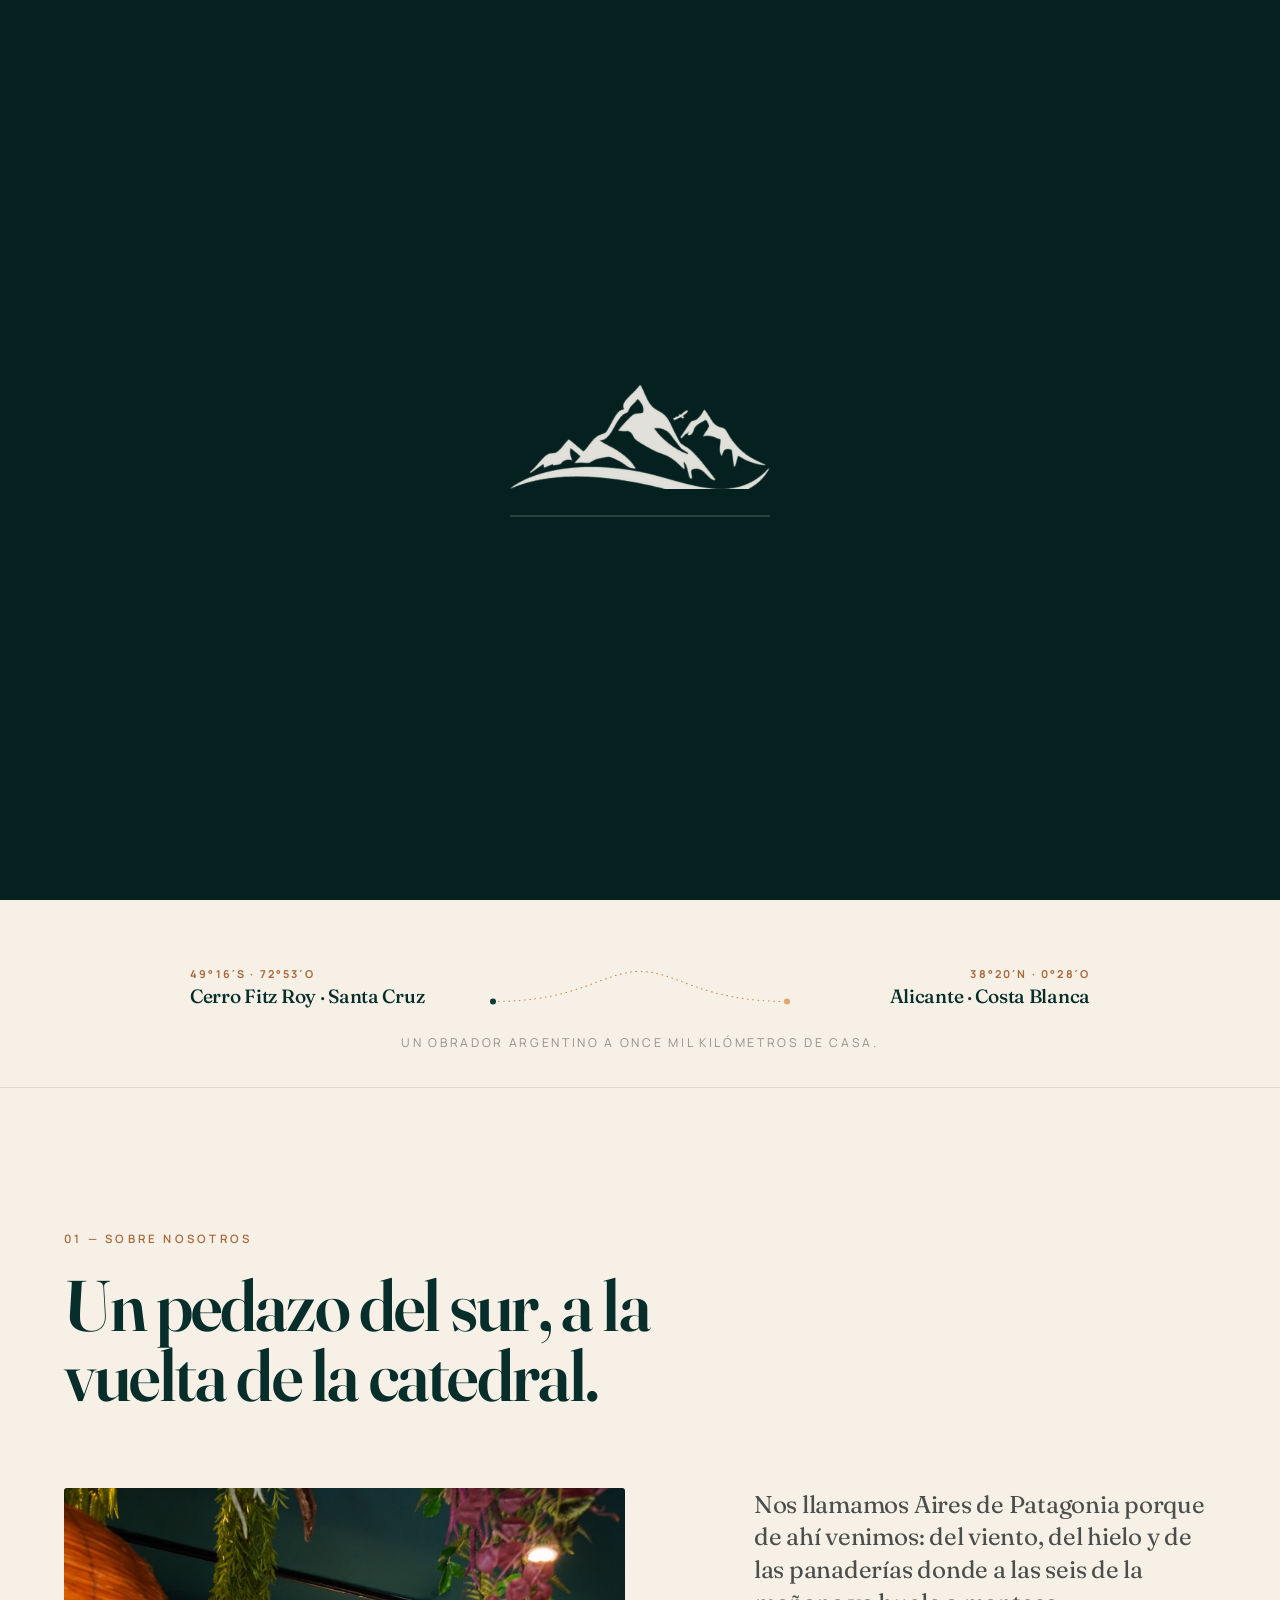
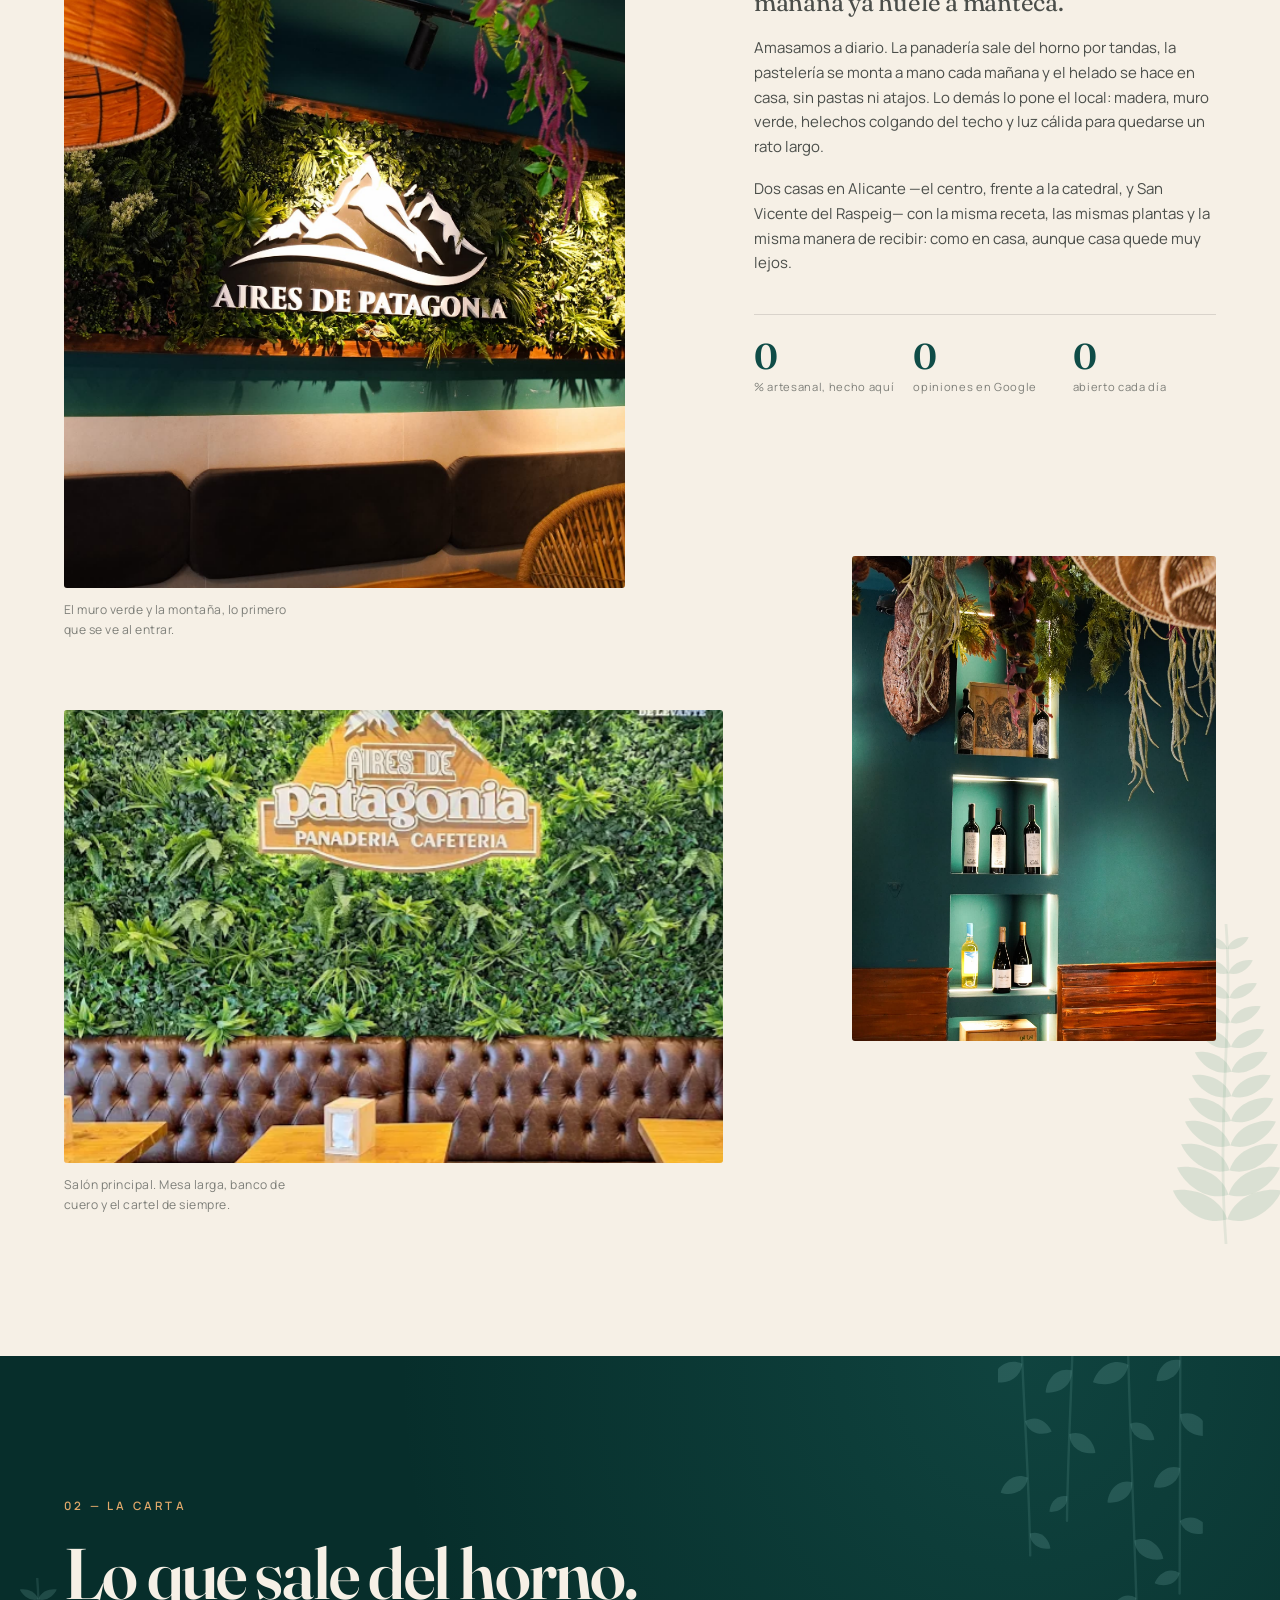
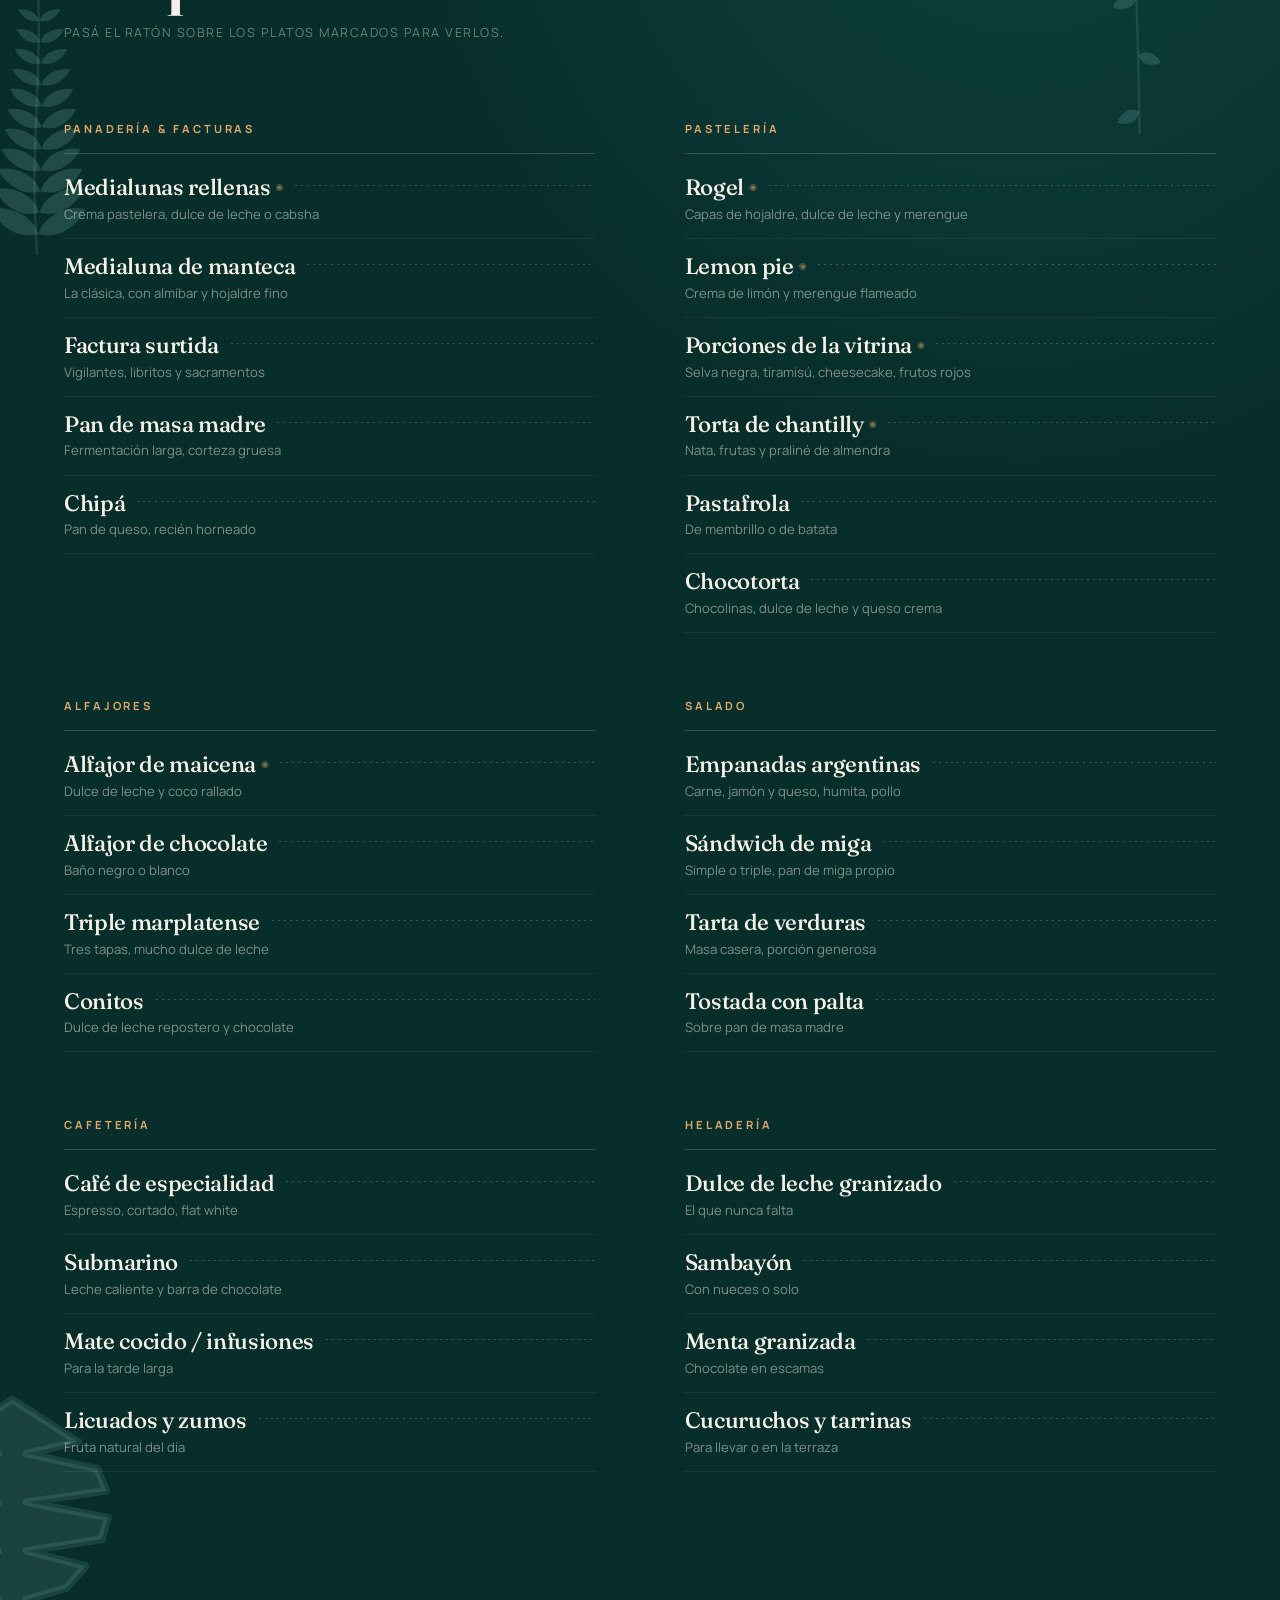
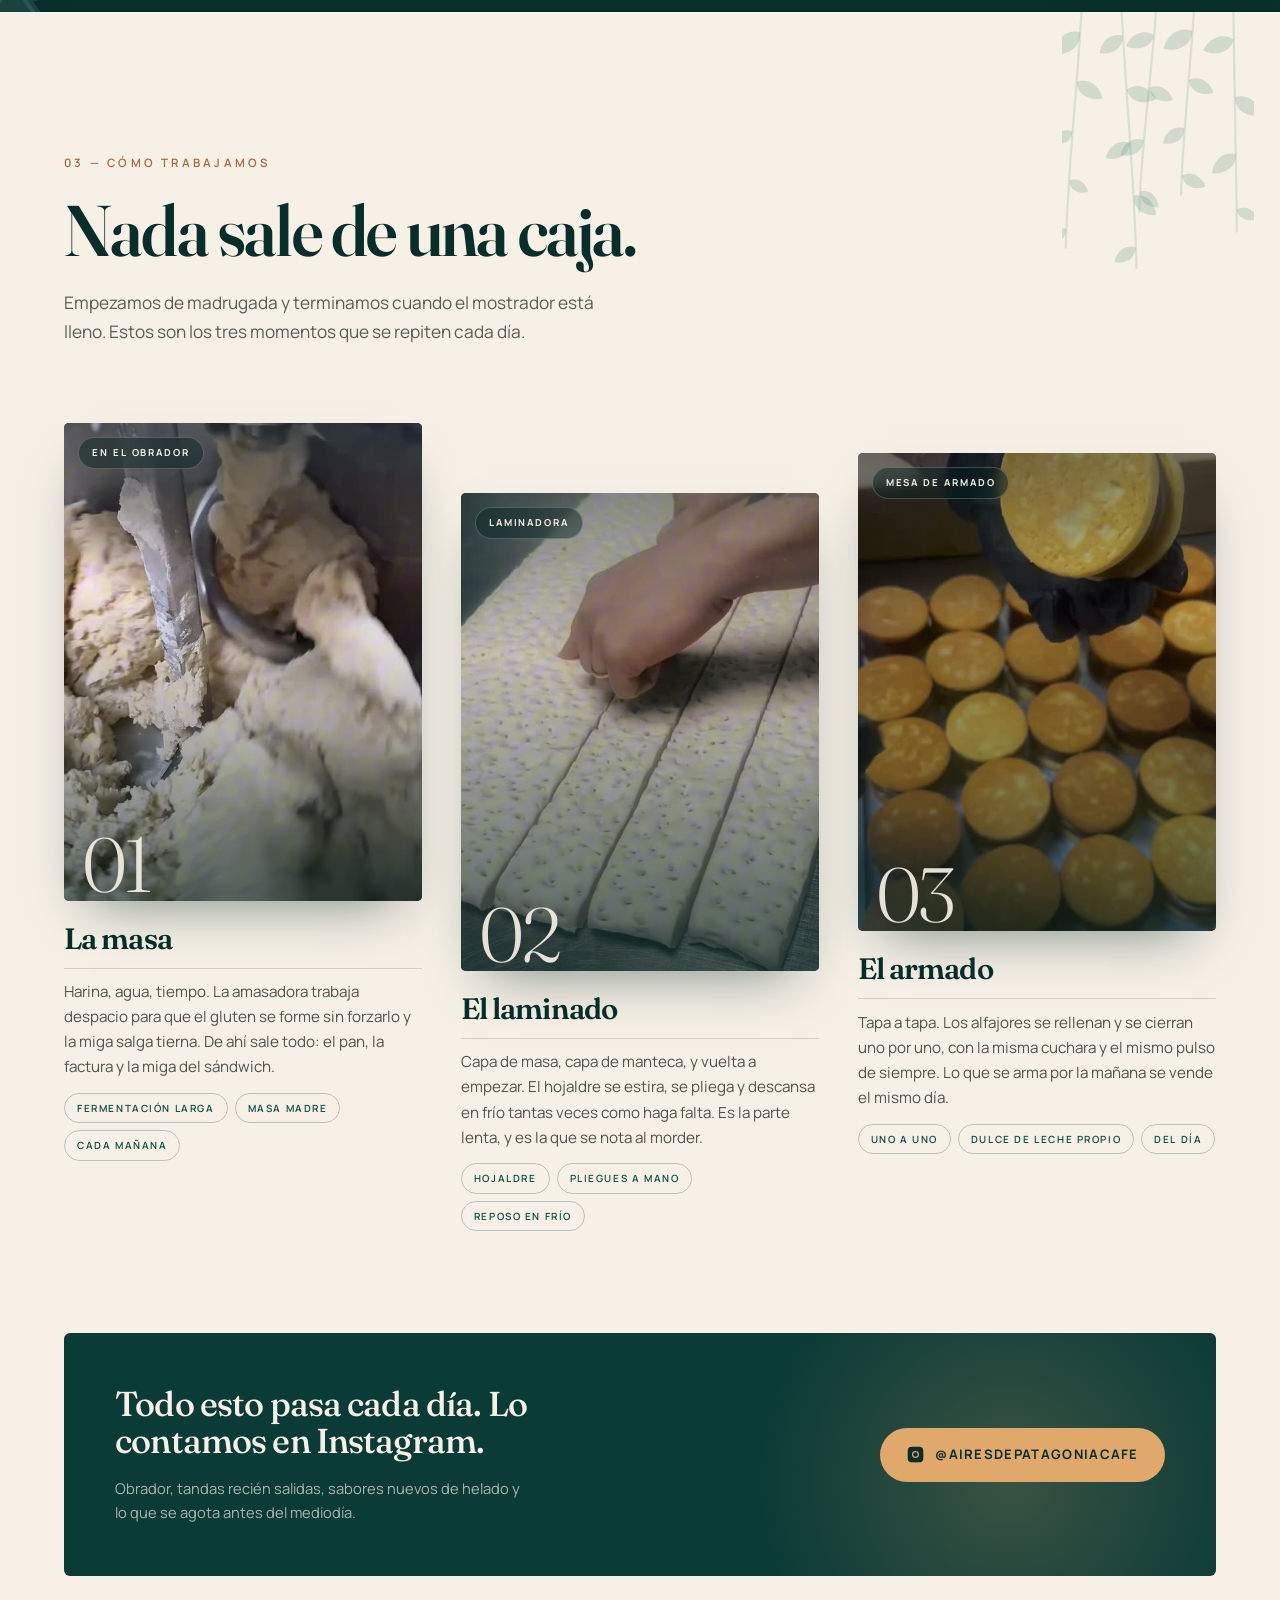
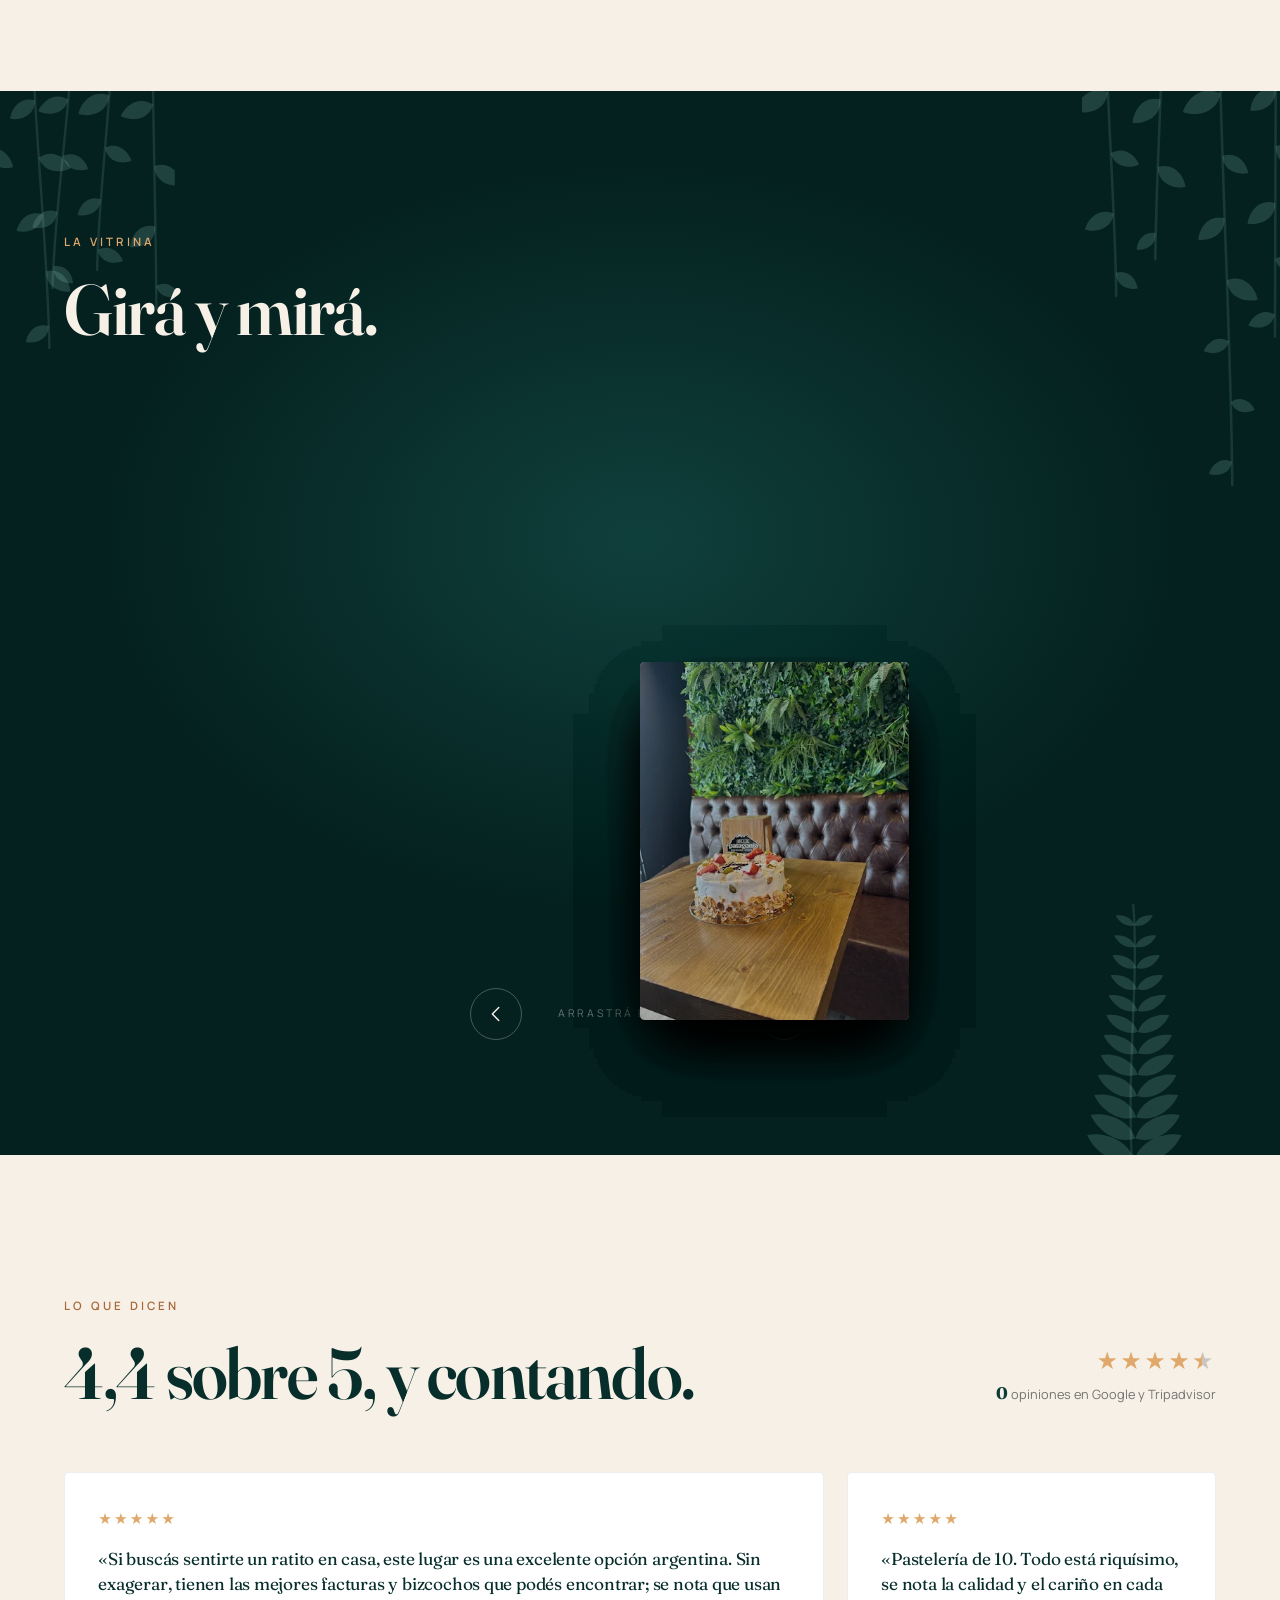
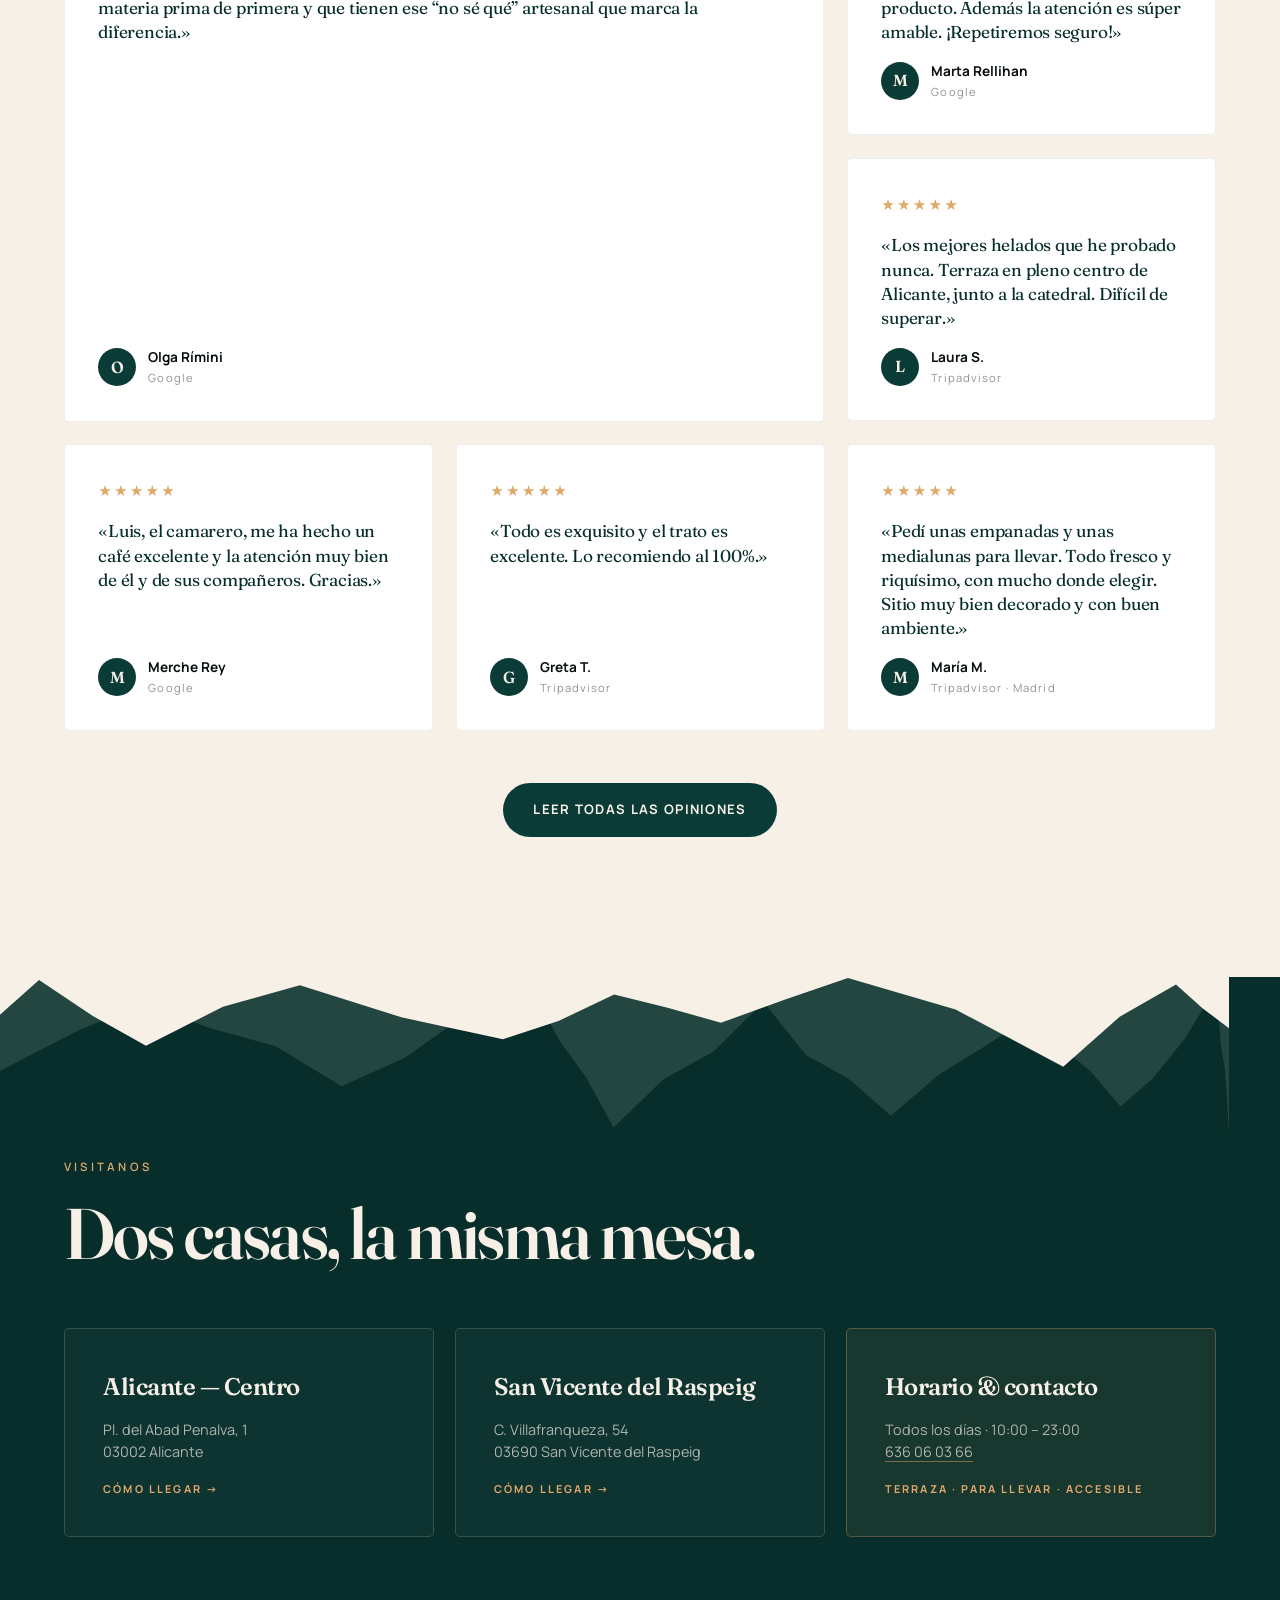
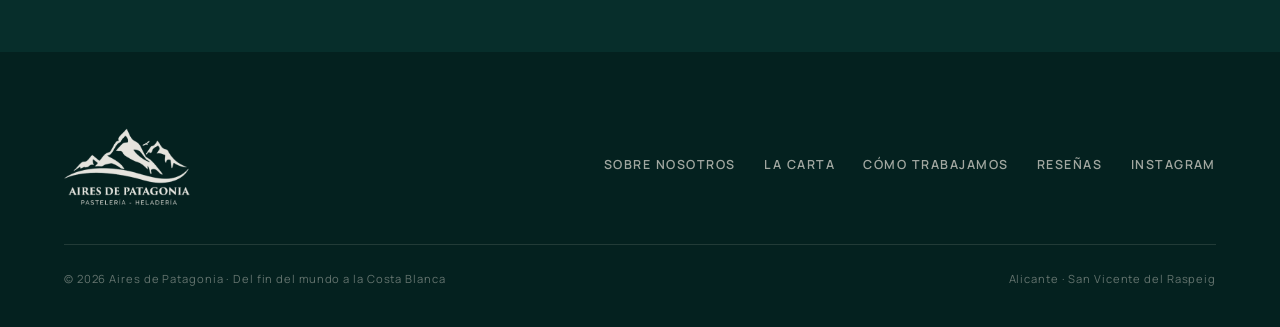
==== index.html @ 56db3c6c "Web de Aires de Patagonia Sitio estático de la pastelería, panadería y heladería argentina de Alican" ====
<!DOCTYPE html>
<html lang="es">
<head>
<meta charset="utf-8">
<meta name="viewport" content="width=device-width, initial-scale=1">
<title>Aires de Patagonia — Pastelería y Heladería Argentina en Alicante</title>
<meta name="description" content="Pastelería, panadería y heladería artesanal argentina en Alicante. Facturas, alfajores, rogel y helado hecho cada día. Plaza del Abad Penalva y San Vicente del Raspeig.">
<meta name="theme-color" content="#072E2B">
<link rel="icon" href="assets/img/favicon.png" type="image/png">
<link rel="apple-touch-icon" href="assets/img/favicon.png">

<meta property="og:type" content="website">
<meta property="og:title" content="Aires de Patagonia — Pastelería y Heladería Argentina">
<meta property="og:description" content="El sur en el centro de Alicante. Masa madre, dulce de leche y helado artesanal, todos los días.">
<meta property="og:image" content="assets/img/local-1.jpg">
<meta property="og:locale" content="es_ES">

<link rel="preconnect" href="https://fonts.googleapis.com">
<link rel="preconnect" href="https://fonts.gstatic.com" crossorigin>
<link href="https://fonts.googleapis.com/css2?family=Fraunces:ital,opsz,wght@0,9..144,300..900;1,9..144,300..900&family=Manrope:wght@300;400;500;600;700&display=swap" rel="stylesheet">
<link rel="stylesheet" href="css/style.css">

<script type="application/ld+json">
{
  "@context": "https://schema.org",
  "@type": "Bakery",
  "name": "Aires de Patagonia",
  "description": "Pastelería, panadería y heladería artesanal argentina en Alicante.",
  "image": "assets/img/local-1.jpg",
  "telephone": "+34636060366",
  "servesCuisine": ["Argentina", "Pastelería", "Heladería"],
  "priceRange": "€",
  "aggregateRating": { "@type": "AggregateRating", "ratingValue": "4.4", "reviewCount": "375" },
  "address": [
    { "@type": "PostalAddress", "streetAddress": "Pl. del Abad Penalva, 1", "postalCode": "03002", "addressLocality": "Alicante", "addressCountry": "ES" },
    { "@type": "PostalAddress", "streetAddress": "C. Villafranqueza, 54", "postalCode": "03690", "addressLocality": "San Vicente del Raspeig", "addressCountry": "ES" }
  ],
  "openingHours": "Mo-Su 10:00-23:00",
  "sameAs": ["https://www.instagram.com/airesdepatagoniacafe/", "https://www.facebook.com/airesdepatagoniacafe/"]
}
</script>
</head>
<body>

<svg xmlns="http://www.w3.org/2000/svg" class="svg-defs" aria-hidden="true"><symbol id="ico-vine" viewBox="0 0 220 460"><path fill="none" stroke="currentColor" stroke-width="2.6" stroke-linecap="round" opacity=".72" d="M24 0C20.1 103.5 6.4 207 4.4 304.5"/><path fill="currentColor" d="M21 57.5 C22.1 77 3.7 84.3 -8.9 82.7C-8.4 69.9 1.9 53.1 21 57.5Z"/><path fill="currentColor" d="M16.7 114.7 C33.2 108.5 44.4 122.3 46.4 133.6C35.3 136.6 18.1 132.3 16.7 114.7Z"/><path fill="currentColor" d="M12.1 171.5 C10.2 185.3 -3.8 187.9 -12.4 185C-10.2 176.1 -0.6 165.7 12.1 171.5Z"/><path fill="currentColor" d="M8 227.6 C19.8 222.7 28.2 232.5 29.9 240.6C21.9 243 9.3 240.3 8 227.6Z"/><path fill="currentColor" d="M5.1 282.7 C5.6 294.5 -5.5 298.8 -13.1 297.8C-12.7 290.1 -6.4 280 5.1 282.7Z"/><path fill="none" stroke="currentColor" stroke-width="2.6" stroke-linecap="round" opacity=".72" d="M67 0C70.7 111.4 83.5 222.8 85.3 327.6"/><path fill="currentColor" d="M69.8 61.8 C69.7 78.4 53.7 83.6 43.1 81.4C44.3 70.7 54 57 69.8 61.8Z"/><path fill="currentColor" d="M73.8 123.4 C88.5 112.9 103.3 123.6 108.3 134.2C98.1 140.1 79.8 140.5 73.8 123.4Z"/><path fill="currentColor" d="M78.1 184.5 C76.6 201 60.4 204.8 50.1 201.9C52.1 191.3 62.8 178.5 78.1 184.5Z"/><path fill="currentColor" d="M82 244.9 C98.6 241.3 107.3 256 107.7 267C96.7 268.3 80.9 261.8 82 244.9Z"/><path fill="currentColor" d="M84.7 304.2 C84.1 319.2 69.5 323.4 60 321.2C61.4 311.5 70.5 299.4 84.7 304.2Z"/><path fill="none" stroke="currentColor" stroke-width="2.6" stroke-linecap="round" opacity=".72" d="M110 0C105.7 89.5 90.7 179 88.6 263.2"/><path fill="currentColor" d="M105.7 60.9 C100.9 77.6 83.3 78.3 73.3 73.3C77.4 62.8 91 51.7 105.7 60.9Z"/><path fill="currentColor" d="M99.7 121.5 C113.4 114.8 124.2 125.7 126.9 135.3C117.6 138.8 102.4 136.5 99.7 121.5Z"/><path fill="currentColor" d="M93.8 181.4 C92.5 197.2 76.9 201 67 198.3C68.8 188.2 79 175.7 93.8 181.4Z"/><path fill="currentColor" d="M89.5 240.1 C103 237 110.2 249 110.6 258C101.6 259.1 88.6 253.9 89.5 240.1Z"/><path fill="none" stroke="currentColor" stroke-width="2.6" stroke-linecap="round" opacity=".72" d="M153 0C149.7 82.9 138.2 165.7 136.5 243.7"/><path fill="currentColor" d="M149.7 56.4 C147.7 75.7 128.5 80 116.4 76.4C118.9 64 131.7 49.1 149.7 56.4Z"/><path fill="currentColor" d="M145.1 112.5 C159.3 105.5 170.7 116.9 173.5 126.8C163.8 130.5 147.9 128.2 145.1 112.5Z"/><path fill="currentColor" d="M140.5 167.9 C139.8 182.9 125.2 187.1 115.7 184.8C117.1 175.1 126.3 163.1 140.5 167.9Z"/><path fill="currentColor" d="M137.2 222.3 C150.2 215.1 161.3 225.2 164.4 234.3C155.5 238.2 140.6 236.8 137.2 222.3Z"/><path fill="none" stroke="currentColor" stroke-width="2.6" stroke-linecap="round" opacity=".72" d="M196 0C196.8 97.3 199.8 194.6 200.2 286.1"/><path fill="currentColor" d="M196.8 66.3 C191.2 83.9 172.5 84.2 161.8 78.5C166.6 67.4 181.4 55.9 196.8 66.3Z"/><path fill="currentColor" d="M198 132.1 C215 126.4 226 140.9 227.6 152.5C216.2 155.1 198.7 150.1 198 132.1Z"/><path fill="currentColor" d="M199.2 197.2 C199.8 214.6 183.3 220.8 172.1 219.1C172.8 207.8 182.3 192.9 199.2 197.2Z"/><path fill="currentColor" d="M200 261 C211.4 254.2 221.6 263 224.6 271.1C216.8 274.8 203.3 273.9 200 261Z"/></symbol><symbol id="ico-vine-2" viewBox="0 0 220 460"><path fill="none" stroke="currentColor" stroke-width="2.6" stroke-linecap="round" opacity=".72" d="M24 0C26.1 91.1 33.6 182.2 34.6 267.9"/><path fill="currentColor" d="M26.1 62.1 C23.7 81 4.7 84.8 -7.2 80.9C-4.4 68.8 8.6 54.4 26.1 62.1Z"/><path fill="currentColor" d="M29.1 123.7 C42.2 115.6 54.1 125.6 57.7 134.9C48.7 139.4 33.2 138.6 29.1 123.7Z"/><path fill="currentColor" d="M32.1 184.6 C29.7 201.1 13.1 204.1 2.9 200.6C5.5 190.1 16.9 177.8 32.1 184.6Z"/><path fill="currentColor" d="M34.2 244.4 C47.2 240.4 55.3 251.6 56.3 260.4C47.6 262.2 34.4 258.1 34.2 244.4Z"/><path fill="none" stroke="currentColor" stroke-width="2.6" stroke-linecap="round" opacity=".72" d="M81.3 0C79.9 78.4 74.8 156.9 74.1 230.7"/><path fill="currentColor" d="M79.3 69.1 C80.4 87.5 63.1 94.4 51.2 92.9C51.7 80.9 61.4 65 79.3 69.1Z"/><path fill="currentColor" d="M76.7 137.5 C93.2 132.4 103.3 146.6 104.6 157.8C93.6 160 76.9 154.8 76.7 137.5Z"/><path fill="currentColor" d="M74.5 204.5 C75.4 217.2 63.5 222.1 55.3 221.1C55.5 212.9 62.1 201.8 74.5 204.5Z"/><path fill="none" stroke="currentColor" stroke-width="2.6" stroke-linecap="round" opacity=".72" d="M138.7 0C141.3 156.2 150.7 312.4 152 459.4"/><path fill="currentColor" d="M140.1 63.3 C136.1 84.1 114.8 86.9 102 81.9C105.9 68.6 121.2 53.6 140.1 63.3Z"/><path fill="currentColor" d="M142 126.5 C156.7 121.2 166.4 133.6 168 143.6C158.2 146.1 142.9 142 142 126.5Z"/><path fill="currentColor" d="M144.2 189.4 C144.9 206.5 128.6 212.6 117.6 211C118.3 199.8 127.6 185.2 144.2 189.4Z"/><path fill="currentColor" d="M146.5 251.9 C163.8 245.3 175.5 259.8 177.6 271.6C166 274.7 148 270.2 146.5 251.9Z"/><path fill="currentColor" d="M148.7 313.8 C144.9 327 131.1 327.5 123.1 323.5C126.4 315.2 137.1 306.5 148.7 313.8Z"/><path fill="currentColor" d="M150.5 375.1 C160.9 367.7 171.3 375.3 174.7 382.9C167.5 387 154.7 387.1 150.5 375.1Z"/><path fill="currentColor" d="M151.7 435.5 C149.6 448.5 136.5 450.7 128.4 447.8C130.6 439.5 139.8 429.8 151.7 435.5Z"/><path fill="none" stroke="currentColor" stroke-width="2.6" stroke-linecap="round" opacity=".72" d="M196 0C195.8 105 195.2 210 195.1 308.9"/><path fill="currentColor" d="M195.9 58.3 C197.1 75.2 181.3 81.8 170.3 80.6C170.6 69.5 179.3 54.8 195.9 58.3Z"/><path fill="currentColor" d="M195.7 116.4 C214.1 110.6 225.5 126.5 227 139C214.7 141.6 196 135.7 195.7 116.4Z"/><path fill="currentColor" d="M195.5 174 C195.4 191.4 178.6 196.9 167.4 194.8C168.6 183.5 178.7 169 195.5 174Z"/><path fill="currentColor" d="M195.3 230.9 C209.2 221.3 222.9 231.7 227.3 241.7C217.7 247 200.6 246.9 195.3 230.9Z"/><path fill="currentColor" d="M195.2 286.8 C191.5 300.9 176.8 301.8 168.2 297.8C171.5 288.9 182.7 279.3 195.2 286.8Z"/></symbol><symbol id="ico-fern" viewBox="0 0 180 300"><path fill="none" stroke="currentColor" stroke-width="2.6" stroke-linecap="round" opacity=".72" d="M90 300 C81 180 97 90 90 0"/><path fill="currentColor" d="M91.2 276.9 C67.7 284.1 46.5 264.9 40.2 249.8C56.3 246.6 84 253.5 91.2 276.9Z"/><path fill="currentColor" d="M91.2 276.9 C98.4 253.5 126.1 246.6 142.2 249.8C135.9 264.9 114.6 284.1 91.2 276.9Z"/><path fill="currentColor" d="M92.3 253.8 C70.2 260.6 50.1 242.5 44.1 228.2C59.3 225.2 85.6 231.7 92.3 253.8Z"/><path fill="currentColor" d="M92.3 253.8 C99.1 231.7 125.3 225.2 140.5 228.2C134.5 242.5 114.5 260.6 92.3 253.8Z"/><path fill="currentColor" d="M93.3 230.8 C72.5 237.1 53.6 220.1 47.9 206.6C62.3 203.8 86.9 209.9 93.3 230.8Z"/><path fill="currentColor" d="M93.3 230.8 C99.7 209.9 124.4 203.8 138.7 206.6C133.1 220.1 114.2 237.1 93.3 230.8Z"/><path fill="currentColor" d="M94.1 207.7 C74.6 213.7 56.8 197.7 51.6 185.1C65 182.4 88.1 188.1 94.1 207.7Z"/><path fill="currentColor" d="M94.1 207.7 C100.1 188.1 123.2 182.4 136.7 185.1C131.4 197.7 113.7 213.7 94.1 207.7Z"/><path fill="currentColor" d="M94.7 184.6 C76.4 190.2 59.9 175.3 54.9 163.5C67.5 161 89.1 166.4 94.7 184.6Z"/><path fill="currentColor" d="M94.7 184.6 C100.3 166.4 121.9 161 134.4 163.5C129.5 175.3 112.9 190.2 94.7 184.6Z"/><path fill="currentColor" d="M95 161.5 C78 166.7 62.6 152.9 58.1 141.9C69.7 139.6 89.8 144.6 95 161.5Z"/><path fill="currentColor" d="M95 161.5 C100.1 144.6 120.2 139.6 131.9 141.9C127.3 152.9 111.9 166.7 95 161.5Z"/><path fill="currentColor" d="M95 138.5 C79.3 143.2 65.1 130.5 60.9 120.3C71.6 118.2 90.2 122.8 95 138.5Z"/><path fill="currentColor" d="M95 138.5 C99.8 122.8 118.3 118.2 129 120.3C124.8 130.5 110.6 143.2 95 138.5Z"/><path fill="currentColor" d="M94.7 115.4 C80.3 119.8 67.3 108 63.4 98.8C73.3 96.8 90.3 101 94.7 115.4Z"/><path fill="currentColor" d="M94.7 115.4 C99.1 101 116.1 96.8 125.9 98.8C122 108 109 119.8 94.7 115.4Z"/><path fill="currentColor" d="M94.1 92.3 C81.1 96.3 69.2 85.6 65.7 77.2C74.7 75.4 90.1 79.2 94.1 92.3Z"/><path fill="currentColor" d="M94.1 92.3 C98.1 79.2 113.6 75.4 122.5 77.2C119 85.6 107.2 96.3 94.1 92.3Z"/><path fill="currentColor" d="M93.3 69.2 C81.5 72.8 70.9 63.2 67.7 55.6C75.8 54 89.7 57.5 93.3 69.2Z"/><path fill="currentColor" d="M93.3 69.2 C96.9 57.5 110.8 54 118.9 55.6C115.7 63.2 105.1 72.8 93.3 69.2Z"/><path fill="currentColor" d="M92.3 46.2 C81.9 49.4 72.4 40.8 69.5 34C76.7 32.6 89.1 35.7 92.3 46.2Z"/><path fill="currentColor" d="M92.3 46.2 C95.5 35.7 107.9 32.6 115.1 34C112.3 40.8 102.8 49.4 92.3 46.2Z"/><path fill="currentColor" d="M91.2 23.1 C82 25.9 73.7 18.4 71.2 12.5C77.5 11.2 88.4 13.9 91.2 23.1Z"/><path fill="currentColor" d="M91.2 23.1 C94 13.9 104.9 11.2 111.2 12.5C108.7 18.4 100.4 25.9 91.2 23.1Z"/></symbol><symbol id="ico-monstera" viewBox="0 0 240 300"><path fill="currentColor" stroke="currentColor" stroke-width="9" stroke-linejoin="round" d="M120 4L197.2 54L136.8 67.5L219.7 85.5L230.1 111L136.8 124.5L232.1 142.5L224.9 168L136.8 181.5L205.8 199.5L183.4 225L136.8 238.5L149.8 256.5L120 296L90.2 256.5L103.2 238.5L56.6 225L34.2 199.5L103.2 181.5L15.1 168L7.9 142.5L103.2 124.5L9.9 111L20.3 85.5L103.2 67.5L42.8 54Z"/></symbol><symbol id="ico-condor" viewBox="0 0 132 44"><path fill="currentColor" d="M4 26c18 0 32-4 44-12 4-3 8-5 11-5l3-5 4-1 4 1 3 5c3 0 7 2 11 5 12 8 26 12 44 12-14 4-28 4-41 0-6-2-11-3-15-3l-3 6-3 2-3-2-3-6c-4 0-9 1-15 3-13 4-27 4-41 0Z"/></symbol></svg>


<div class="scroll-progress" aria-hidden="true"><span></span></div>

<!-- ══════════ LOADER ══════════ -->
<div class="loader" id="loader" aria-hidden="true">
  <div class="loader__inner">
    <img src="assets/img/mark-light.png" alt="" class="loader__mark">
    <div class="loader__bar"><span></span></div>
  </div>
</div>

<!-- ══════════ NAV ══════════ -->
<header class="nav" id="nav">
  <a class="nav__logo" href="#hero" aria-label="Aires de Patagonia — inicio">
    <img src="assets/img/logo-light.png" alt="Aires de Patagonia">
  </a>

  <div class="nav__right">
    <a class="nav__phone magnetic" href="tel:+34636060366">
      <span class="nav__phone-dot"></span>
      <span>636 06 03 66</span>
    </a>
    <button class="burger" id="burger" aria-label="Abrir menú" aria-expanded="false" aria-controls="menu-overlay">
      <span class="burger__label" data-burger-label>Menú</span>
      <span class="burger__bars"><i></i><i></i></span>
    </button>
  </div>
</header>

<!-- ══════════ MENU OVERLAY ══════════ -->
<nav class="menu" id="menu-overlay" aria-hidden="true">
  <div class="menu__bg"></div>
  <svg class="menu__ridge" viewBox="0 0 1200 220" preserveAspectRatio="none" aria-hidden="true">
    <path d="M0,220 L0,150 L120,95 L210,140 L330,55 L420,110 L520,20 L640,120 L760,60 L880,130 L990,80 L1100,140 L1200,100 L1200,220 Z"/>
  </svg>

  <div class="flora flora--menu" aria-hidden="true">
    <svg class="flora__item flora__menu-a" viewBox="0 0 220 460"><use href="#ico-vine"/></svg>
    <svg class="flora__item flora__menu-b" viewBox="0 0 220 460"><use href="#ico-vine-2"/></svg>
  </div>
  <div class="menu__inner">
    <ol class="menu__list">
      <li class="menu__item">
        <a href="#nosotros" data-menu-link>
          <span class="menu__num">01</span>
          <span class="menu__text"><span>Sobre nosotros</span></span>
        </a>
        <p class="menu__hint">El local, la historia y la gente</p>
      </li>
      <li class="menu__item">
        <a href="#carta" data-menu-link>
          <span class="menu__num">02</span>
          <span class="menu__text"><span>La carta</span></span>
        </a>
        <p class="menu__hint">Facturas, tortas, alfajores y helado</p>
      </li>
      <li class="menu__item">
        <a href="#proceso" data-menu-link>
          <span class="menu__num">03</span>
          <span class="menu__text"><span>Cómo trabajamos</span></span>
        </a>
        <p class="menu__hint">De la masa al mostrador, cada día</p>
      </li>
    </ol>

    <div class="menu__foot">
      <div class="menu__foot-col">
        <h4>Centro</h4>
        <p>Pl. del Abad Penalva, 1<br>03002 Alicante</p>
      </div>
      <div class="menu__foot-col">
        <h4>San Vicente</h4>
        <p>C. Villafranqueza, 54<br>03690 San Vicente del Raspeig</p>
      </div>
      <div class="menu__foot-col">
        <h4>Abierto</h4>
        <p>Todos los días<br>10:00 – 23:00</p>
      </div>
      <div class="menu__foot-col">
        <h4>Seguinos</h4>
        <p><a href="https://www.instagram.com/airesdepatagoniacafe/" target="_blank" rel="noopener">@airesdepatagoniacafe</a></p>
      </div>
    </div>
  </div>
</nav>

<main>

<!-- ══════════ HERO ══════════ -->
<section class="hero" id="hero">
  <div class="hero__media">
    <video class="hero__video" src="assets/video/hero.mp4" poster="assets/img/poster-hero.jpg"
           autoplay muted loop playsinline preload="auto"></video>
    <div class="hero__veil"></div>
    <div class="hero__grain"></div>
  </div>

  <div class="flora flora--hero" aria-hidden="true">
    <svg class="flora__item flora__hero-a" viewBox="0 0 220 460"><use href="#ico-vine"/></svg>
    <svg class="flora__item flora__hero-b" viewBox="0 0 220 460"><use href="#ico-vine-2"/></svg>
  </div>

  <svg class="condor condor--hero" viewBox="0 0 132 44" aria-hidden="true"><use href="#ico-condor"/></svg>

  <div class="hero__content">
    <p class="hero__eyebrow" data-reveal-line>
      <span>Del fin del mundo a la plaza del Abad Penalva</span>
    </p>

    <h1 class="hero__title">
      <span class="line"><span class="word">Aires</span> <span class="word">de</span></span>
      <span class="line"><span class="word word--em">Patagonia</span></span>
    </h1>

    <p class="hero__sub" data-reveal-line>
      <span>Facturas, alfajores y helado como los de allá. Amasados acá, de madrugada, desde 2022.</span>
    </p>

    <div class="hero__actions">
      <a href="#carta" class="btn btn--solid magnetic"><span>Ver la carta</span></a>
      <a href="#proceso" class="btn btn--ghost magnetic"><span>Cómo lo hacemos</span></a>
    </div>
  </div>

  <div class="hero__meta">
    <div class="hero__meta-item"><strong>4,4</strong><span>★ en Google · +375 opiniones</span></div>
    <div class="hero__meta-item"><strong>2</strong><span>locales en Alicante</span></div>
    <div class="hero__meta-item"><strong>10–23h</strong><span>todos los días</span></div>
  </div>

  <a href="#nosotros" class="hero__scroll" aria-label="Bajar">
    <span class="hero__scroll-line"></span>
    <span class="hero__scroll-txt">Scroll</span>
  </a>

  <div class="cordillera cordillera--hero" aria-hidden="true">
    <svg class="cordillera__layer cordillera__layer--far" data-depth="-84" viewBox="0 0 1440 260" preserveAspectRatio="none">
      <path d="M0,260 L0,75.5 L30.7,93.7 L61.5,142.4 L92.2,186.8 L123.0,242.3 L157.1,160.5 L191.3,137.8 L225.4,85.3 L259.5,38.1 L305.1,97.9 L350.8,122.2 L396.4,170.2 L442.0,204.3 L473.1,177.0 L504.3,155.3 L535.5,120.8 L566.7,94.9 L599.2,111.2 L631.6,155.0 L664.1,177.8 L696.6,186.1 L731.6,163.6 L766.6,117.0 L801.6,57.1 L836.7,26.6 L859.0,56.1 L881.3,104.5 L903.6,137.0 L925.9,206.8 L958.5,181.4 L991.2,124.7 L1023.8,108.2 L1056.4,52.4 L1092.8,92.1 L1129.1,172.5 L1165.4,212.3 L1201.8,238.1 L1243.3,180.2 L1284.7,154.4 L1326.2,150.7 L1367.7,96.9 L1385.8,125.2 L1403.9,173.9 L1421.9,181.4 L1440.0,214.7 L1440,260 Z"/>
    </svg>
    <svg class="cordillera__layer cordillera__layer--mid" data-depth="-44" viewBox="0 0 1440 260" preserveAspectRatio="none">
      <path d="M0,260 L0,102.1 L57.8,154.7 L115.6,186.9 L173.4,214.9 L237.2,184.0 L301.0,174.9 L364.7,144.9 L431.2,164.1 L497.7,206.7 L564.2,232.7 L638.1,188.1 L712.0,151.4 L785.9,134.3 L849.6,177.4 L913.3,189.0 L976.9,229.6 L1049.8,178.0 L1122.7,167.4 L1195.6,108.1 L1223.5,173.0 L1251.3,194.0 L1279.2,251.5 L1329.1,230.1 L1378.9,176.4 L1428.8,136.7 L1432.5,177.2 L1436.3,196.1 L1440.0,240.5 L1440,260 Z"/><path class="nieve" d="M1195.6,108.1 L1170.1,138.1 L1183.0,127.9 L1192.6,135.7 L1207.0,125.5 L1221.1,138.1 Z"/><path class="nieve" d="M785.9,134.3 L760.4,164.3 L773.3,154.1 L782.9,161.9 L797.3,151.7 L811.4,164.3 Z"/>
      
    </svg>
    <svg class="cordillera__layer cordillera__layer--near" data-depth="0" viewBox="0 0 1440 260" preserveAspectRatio="none">
      <path d="M0,260 L0,199.9 L72.0,222.8 L144.0,239.6 L244.9,215.6 L345.8,185.8 L430.3,206.2 L514.8,242.5 L621.3,218.7 L727.9,185.4 L836.5,217.6 L945.2,246.2 L1000.9,223.0 L1056.5,205.0 L1107.3,219.4 L1158.0,246.3 L1286.7,214.0 L1415.3,161.9 L1427.7,204.4 L1440.0,248.3 L1440,260 Z"/>
    </svg>
  </div>
</section>


<!-- ══════════ FRANJA ORIGEN ══════════ -->
<section class="origen" aria-label="De dónde venimos">
  <div class="origen__inner">
    <div class="origen__side">
      <span class="origen__coord">49°16′S · 72°53′O</span>
      <span class="origen__place">Cerro Fitz Roy · Santa Cruz</span>
    </div>
    <svg class="origen__route" viewBox="0 0 400 60" preserveAspectRatio="none" aria-hidden="true">
      <path class="origen__path" d="M4,50 C120,50 150,10 200,10 C250,10 280,50 396,50"/>
      <circle class="origen__dot origen__dot--a" cx="4" cy="50" r="4"/>
      <circle class="origen__dot origen__dot--b" cx="396" cy="50" r="4"/>
    </svg>
    <div class="origen__side origen__side--end">
      <span class="origen__coord">38°20′N · 0°28′O</span>
      <span class="origen__place">Alicante · Costa Blanca</span>
    </div>
  </div>
  <p class="origen__line">Un obrador argentino a once mil kilómetros de casa.</p>
</section>

<!-- ══════════ SOBRE NOSOTROS ══════════ -->
<section class="about" id="nosotros">
  <svg class="contour" viewBox="0 0 520 520" aria-hidden="true">
    <g class="contour__g"></g>
  </svg>
  <div class="flora flora--about" aria-hidden="true">
    <svg class="flora__item flora__about-a" viewBox="0 0 180 300"><use href="#ico-fern"/></svg>
  </div>
  <svg class="condor condor--about" viewBox="0 0 132 44" aria-hidden="true"><use href="#ico-condor"/></svg>
  <div class="about__head">
    <p class="kicker" data-reveal-line><span>01 — Sobre nosotros</span></p>
    <h2 class="display" data-split>Un pedazo del sur, a la vuelta de la catedral.</h2>
  </div>

  <div class="about__grid">
    <figure class="about__fig about__fig--big" data-parallax="-40">
      <div class="reveal-img"><img src="assets/img/local-1.jpg" alt="Interior de Aires de Patagonia con jardín vertical y el logotipo de la montaña" loading="lazy"></div>
      <figcaption>El muro verde y la montaña, lo primero que se ve al entrar.</figcaption>
    </figure>

    <div class="about__text">
      <p class="lead" data-split>Nos llamamos Aires de Patagonia porque de ahí venimos: del viento, del hielo y de las panaderías donde a las seis de la mañana ya huele a manteca.</p>
      <p data-reveal-line><span>Amasamos a diario. La panadería sale del horno por tandas, la pastelería se monta a mano cada mañana y el helado se hace en casa, sin pastas ni atajos. Lo demás lo pone el local: madera, muro verde, helechos colgando del techo y luz cálida para quedarse un rato largo.</span></p>
      <p data-reveal-line><span>Dos casas en Alicante —el centro, frente a la catedral, y San Vicente del Raspeig— con la misma receta, las mismas plantas y la misma manera de recibir: como en casa, aunque casa quede muy lejos.</span></p>

      <ul class="about__stats">
        <li><strong data-count="100">0</strong><span>% artesanal, hecho aquí</span></li>
        <li><strong data-count="375" data-suffix="+">0</strong><span>opiniones en Google</span></li>
        <li><strong data-count="23" data-prefix="10–" data-suffix="h">0</strong><span>abierto cada día</span></li>
      </ul>
    </div>

    <figure class="about__fig about__fig--tall" data-parallax="60">
      <div class="reveal-img"><img src="assets/img/local-2.jpg" alt="Rincón del local con estantería iluminada, vinos y plantas colgantes" loading="lazy"></div>
    </figure>

    <figure class="about__fig about__fig--wide" data-parallax="-25">
      <div class="reveal-img"><img src="assets/img/local-3.webp" alt="Sala con banco chesterfield, mesas de madera y el cartel de Aires de Patagonia" loading="lazy"></div>
      <figcaption>Salón principal. Mesa larga, banco de cuero y el cartel de siempre.</figcaption>
    </figure>
  </div>
</section>

<!-- ══════════ CARTA ══════════ -->
<section class="carta" id="carta">
  <div class="flora flora--carta" aria-hidden="true">
    <svg class="flora__item flora__carta-a" viewBox="0 0 220 460"><use href="#ico-vine-2"/></svg>
    <svg class="flora__item flora__carta-b flora__item--leaf" data-rot="18" viewBox="0 0 240 300"><use href="#ico-monstera"/></svg>
    <svg class="flora__item flora__carta-c" viewBox="0 0 180 300"><use href="#ico-fern"/></svg>
  </div>
  <div class="carta__head">
    <p class="kicker kicker--light" data-reveal-line><span>02 — La carta</span></p>
    <h2 class="display display--light" data-split>Lo que sale del horno.</h2>
    <p class="carta__note" data-reveal-line><span>Pasá el ratón sobre los platos marcados para verlos.</span></p>
  </div>

  <div class="carta__wrap" id="cartaWrap">
    <div class="carta__cols">

      <div class="carta__group">
        <h3 class="carta__cat"><span>Panadería &amp; facturas</span></h3>
        <ul class="carta__list">
          <li class="carta__item" data-img="assets/img/food-5.webp">
            <span class="carta__name">Medialunas rellenas</span>
            <span class="carta__dots"></span>
            <span class="carta__desc">Crema pastelera, dulce de leche o cabsha</span>
          </li>
          <li class="carta__item">
            <span class="carta__name">Medialuna de manteca</span>
            <span class="carta__dots"></span>
            <span class="carta__desc">La clásica, con almíbar y hojaldre fino</span>
          </li>
          <li class="carta__item">
            <span class="carta__name">Factura surtida</span>
            <span class="carta__dots"></span>
            <span class="carta__desc">Vigilantes, libritos y sacramentos</span>
          </li>
          <li class="carta__item">
            <span class="carta__name">Pan de masa madre</span>
            <span class="carta__dots"></span>
            <span class="carta__desc">Fermentación larga, corteza gruesa</span>
          </li>
          <li class="carta__item">
            <span class="carta__name">Chipá</span>
            <span class="carta__dots"></span>
            <span class="carta__desc">Pan de queso, recién horneado</span>
          </li>
        </ul>
      </div>

      <div class="carta__group">
        <h3 class="carta__cat"><span>Pastelería</span></h3>
        <ul class="carta__list">
          <li class="carta__item" data-img="assets/img/food-4.webp">
            <span class="carta__name">Rogel</span>
            <span class="carta__dots"></span>
            <span class="carta__desc">Capas de hojaldre, dulce de leche y merengue</span>
          </li>
          <li class="carta__item" data-img="assets/img/food-1.webp">
            <span class="carta__name">Lemon pie</span>
            <span class="carta__dots"></span>
            <span class="carta__desc">Crema de limón y merengue flameado</span>
          </li>
          <li class="carta__item" data-img="assets/img/food-3.webp">
            <span class="carta__name">Porciones de la vitrina</span>
            <span class="carta__dots"></span>
            <span class="carta__desc">Selva negra, tiramisú, cheesecake, frutos rojos</span>
          </li>
          <li class="carta__item" data-img="assets/img/food-6.webp">
            <span class="carta__name">Torta de chantilly</span>
            <span class="carta__dots"></span>
            <span class="carta__desc">Nata, frutas y praliné de almendra</span>
          </li>
          <li class="carta__item">
            <span class="carta__name">Pastafrola</span>
            <span class="carta__dots"></span>
            <span class="carta__desc">De membrillo o de batata</span>
          </li>
          <li class="carta__item">
            <span class="carta__name">Chocotorta</span>
            <span class="carta__dots"></span>
            <span class="carta__desc">Chocolinas, dulce de leche y queso crema</span>
          </li>
        </ul>
      </div>

      <div class="carta__group">
        <h3 class="carta__cat"><span>Alfajores</span></h3>
        <ul class="carta__list">
          <li class="carta__item" data-img="assets/img/food-2.webp">
            <span class="carta__name">Alfajor de maicena</span>
            <span class="carta__dots"></span>
            <span class="carta__desc">Dulce de leche y coco rallado</span>
          </li>
          <li class="carta__item">
            <span class="carta__name">Alfajor de chocolate</span>
            <span class="carta__dots"></span>
            <span class="carta__desc">Baño negro o blanco</span>
          </li>
          <li class="carta__item">
            <span class="carta__name">Triple marplatense</span>
            <span class="carta__dots"></span>
            <span class="carta__desc">Tres tapas, mucho dulce de leche</span>
          </li>
          <li class="carta__item">
            <span class="carta__name">Conitos</span>
            <span class="carta__dots"></span>
            <span class="carta__desc">Dulce de leche repostero y chocolate</span>
          </li>
        </ul>
      </div>

      <div class="carta__group">
        <h3 class="carta__cat"><span>Salado</span></h3>
        <ul class="carta__list">
          <li class="carta__item">
            <span class="carta__name">Empanadas argentinas</span>
            <span class="carta__dots"></span>
            <span class="carta__desc">Carne, jamón y queso, humita, pollo</span>
          </li>
          <li class="carta__item">
            <span class="carta__name">Sándwich de miga</span>
            <span class="carta__dots"></span>
            <span class="carta__desc">Simple o triple, pan de miga propio</span>
          </li>
          <li class="carta__item">
            <span class="carta__name">Tarta de verduras</span>
            <span class="carta__dots"></span>
            <span class="carta__desc">Masa casera, porción generosa</span>
          </li>
          <li class="carta__item">
            <span class="carta__name">Tostada con palta</span>
            <span class="carta__dots"></span>
            <span class="carta__desc">Sobre pan de masa madre</span>
          </li>
        </ul>
      </div>

      <div class="carta__group">
        <h3 class="carta__cat"><span>Cafetería</span></h3>
        <ul class="carta__list">
          <li class="carta__item">
            <span class="carta__name">Café de especialidad</span>
            <span class="carta__dots"></span>
            <span class="carta__desc">Espresso, cortado, flat white</span>
          </li>
          <li class="carta__item">
            <span class="carta__name">Submarino</span>
            <span class="carta__dots"></span>
            <span class="carta__desc">Leche caliente y barra de chocolate</span>
          </li>
          <li class="carta__item">
            <span class="carta__name">Mate cocido / infusiones</span>
            <span class="carta__dots"></span>
            <span class="carta__desc">Para la tarde larga</span>
          </li>
          <li class="carta__item">
            <span class="carta__name">Licuados y zumos</span>
            <span class="carta__dots"></span>
            <span class="carta__desc">Fruta natural del día</span>
          </li>
        </ul>
      </div>

      <div class="carta__group">
        <h3 class="carta__cat"><span>Heladería</span></h3>
        <ul class="carta__list">
          <li class="carta__item">
            <span class="carta__name">Dulce de leche granizado</span>
            <span class="carta__dots"></span>
            <span class="carta__desc">El que nunca falta</span>
          </li>
          <li class="carta__item">
            <span class="carta__name">Sambayón</span>
            <span class="carta__dots"></span>
            <span class="carta__desc">Con nueces o solo</span>
          </li>
          <li class="carta__item">
            <span class="carta__name">Menta granizada</span>
            <span class="carta__dots"></span>
            <span class="carta__desc">Chocolate en escamas</span>
          </li>
          <li class="carta__item">
            <span class="carta__name">Cucuruchos y tarrinas</span>
            <span class="carta__dots"></span>
            <span class="carta__desc">Para llevar o en la terraza</span>
          </li>
        </ul>
      </div>

    </div>

    <!-- imagen flotante de la carta -->
    <div class="carta__preview" id="cartaPreview" aria-hidden="true">
      <img src="" alt="">
    </div>
  </div>
</section>

<!-- ══════════ CÓMO TRABAJAMOS ══════════ -->
<section class="proceso" id="proceso">
  <div class="flora flora--proceso" aria-hidden="true">
    <svg class="flora__item flora__proceso-a" viewBox="0 0 220 460"><use href="#ico-vine"/></svg>
  </div>
  <div class="proceso__intro">
    <p class="kicker" data-reveal-line><span>03 — Cómo trabajamos</span></p>
    <h2 class="display" data-split>Nada sale de una caja.</h2>
    <p class="proceso__lead" data-reveal-line><span>Empezamos de madrugada y terminamos cuando el mostrador está lleno. Estos son los tres momentos que se repiten cada día.</span></p>
  </div>

  <div class="proceso__mosaico" id="procesoMosaico">
    <article class="paso" data-paso>
      <div class="paso__media">
        <video src="assets/video/proceso-3.mp4" poster="assets/img/poster-3.jpg" muted loop playsinline preload="metadata"></video>
        <span class="paso__badge">En el obrador</span>
        <span class="paso__num">01</span>
      </div>
      <div class="paso__copy">
        <h3>La masa</h3>
        <p>Harina, agua, tiempo. La amasadora trabaja despacio para que el gluten se forme sin forzarlo y la miga salga tierna. De ahí sale todo: el pan, la factura y la miga del sándwich.</p>
        <ul class="paso__tags"><li>Fermentación larga</li><li>Masa madre</li><li>Cada mañana</li></ul>
      </div>
    </article>
    <article class="paso" data-paso>
      <div class="paso__media">
        <video src="assets/video/proceso-2.mp4" poster="assets/img/poster-2.jpg" muted loop playsinline preload="metadata"></video>
        <span class="paso__badge">Laminadora</span>
        <span class="paso__num">02</span>
      </div>
      <div class="paso__copy">
        <h3>El laminado</h3>
        <p>Capa de masa, capa de manteca, y vuelta a empezar. El hojaldre se estira, se pliega y descansa en frío tantas veces como haga falta. Es la parte lenta, y es la que se nota al morder.</p>
        <ul class="paso__tags"><li>Hojaldre</li><li>Pliegues a mano</li><li>Reposo en frío</li></ul>
      </div>
    </article>
    <article class="paso" data-paso>
      <div class="paso__media">
        <video src="assets/video/proceso-1.mp4" poster="assets/img/poster-1.jpg" muted loop playsinline preload="metadata"></video>
        <span class="paso__badge">Mesa de armado</span>
        <span class="paso__num">03</span>
      </div>
      <div class="paso__copy">
        <h3>El armado</h3>
        <p>Tapa a tapa. Los alfajores se rellenan y se cierran uno por uno, con la misma cuchara y el mismo pulso de siempre. Lo que se arma por la mañana se vende el mismo día.</p>
        <ul class="paso__tags"><li>Uno a uno</li><li>Dulce de leche propio</li><li>Del día</li></ul>
      </div>
    </article>
  </div>

  <div class="proceso__cta">
    <div class="proceso__cta-txt">
      <h3 data-split>Todo esto pasa cada día. Lo contamos en Instagram.</h3>
      <p data-reveal-line><span>Obrador, tandas recién salidas, sabores nuevos de helado y lo que se agota antes del mediodía.</span></p>
    </div>
    <a class="btn btn--ig magnetic" href="https://www.instagram.com/airesdepatagoniacafe/" target="_blank" rel="noopener">
      <svg viewBox="0 0 24 24" aria-hidden="true"><path d="M12 2.2c3.2 0 3.6 0 4.9.07 1.2.05 1.8.25 2.2.42.6.22 1 .48 1.4.9.43.42.7.82.92 1.4.17.4.37 1 .42 2.2.06 1.3.07 1.7.07 4.9s0 3.6-.07 4.9c-.05 1.2-.25 1.8-.42 2.2-.22.6-.49 1-.92 1.4-.42.43-.8.7-1.4.92-.4.17-1 .37-2.2.42-1.3.06-1.7.07-4.9.07s-3.6 0-4.9-.07c-1.2-.05-1.8-.25-2.2-.42-.6-.22-1-.49-1.4-.92-.43-.42-.7-.8-.92-1.4-.17-.4-.37-1-.42-2.2C2.2 15.6 2.2 15.2 2.2 12s0-3.6.07-4.9c.05-1.2.25-1.8.42-2.2.22-.6.49-1 .92-1.4.42-.43.8-.7 1.4-.92.4-.17 1-.37 2.2-.42C8.4 2.2 8.8 2.2 12 2.2Zm0 5.4a4.4 4.4 0 1 0 0 8.8 4.4 4.4 0 0 0 0-8.8Zm0 7.25a2.85 2.85 0 1 1 0-5.7 2.85 2.85 0 0 1 0 5.7Zm5.6-7.43a1.03 1.03 0 1 1-2.06 0 1.03 1.03 0 0 1 2.06 0Z"/></svg>
      <span>@airesdepatagoniacafe</span>
    </a>
  </div>
</section>

<!-- ══════════ CARRUSEL 3D ══════════ -->
<section class="sabores" id="sabores">
  <div class="flora flora--sabores" aria-hidden="true">
    <svg class="flora__item flora__sab-a" viewBox="0 0 220 460"><use href="#ico-vine"/></svg>
    <svg class="flora__item flora__sab-b" viewBox="0 0 220 460"><use href="#ico-vine-2"/></svg>
    <svg class="flora__item flora__sab-c" viewBox="0 0 180 300"><use href="#ico-fern"/></svg>
  </div>
  <div class="sabores__head">
    <p class="kicker kicker--light" data-reveal-line><span>La vitrina</span></p>
    <h2 class="display display--light" data-split>Girá y mirá.</h2>
  </div>

  <div class="carousel" id="carousel">
    <div class="carousel__stage">
      <div class="carousel__ring" id="carouselRing">
        <figure class="carousel__card" data-i="0">
          <img src="assets/img/food-1.webp" alt="Tartaleta de limón con merengue">
          <figcaption><span>Lemon pie</span><em>Merengue flameado</em></figcaption>
        </figure>
        <figure class="carousel__card" data-i="1">
          <img src="assets/img/food-2.webp" alt="Bandeja de alfajores de maicena con coco">
          <figcaption><span>Alfajores de maicena</span><em>Dulce de leche y coco</em></figcaption>
        </figure>
        <figure class="carousel__card" data-i="2">
          <img src="assets/img/food-3.webp" alt="Surtido de porciones de tartas y postres">
          <figcaption><span>Porciones</span><em>Lo que hay en vitrina</em></figcaption>
        </figure>
        <figure class="carousel__card" data-i="3">
          <img src="assets/img/food-4.webp" alt="Rogel de hojaldre con dulce de leche y fresas">
          <figcaption><span>Rogel</span><em>Hojaldre y dulce de leche</em></figcaption>
        </figure>
        <figure class="carousel__card" data-i="4">
          <img src="assets/img/food-5.webp" alt="Plato de medialunas rellenas">
          <figcaption><span>Medialunas rellenas</span><em>Crema, dulce o cabsha</em></figcaption>
        </figure>
        <figure class="carousel__card" data-i="5">
          <img src="assets/img/food-6.webp" alt="Torta de chantilly con frutas sobre mesa de madera">
          <figcaption><span>Torta de chantilly</span><em>Por encargo</em></figcaption>
        </figure>
      </div>
    </div>

    <div class="carousel__ui">
      <button class="carousel__btn" id="carPrev" aria-label="Anterior">
        <svg viewBox="0 0 24 24"><path d="M15 5l-7 7 7 7" fill="none" stroke="currentColor" stroke-width="1.6" stroke-linecap="round" stroke-linejoin="round"/></svg>
      </button>
      <span class="carousel__hint">Arrastrá para girar</span>
      <button class="carousel__btn" id="carNext" aria-label="Siguiente">
        <svg viewBox="0 0 24 24"><path d="M9 5l7 7-7 7" fill="none" stroke="currentColor" stroke-width="1.6" stroke-linecap="round" stroke-linejoin="round"/></svg>
      </button>
    </div>
  </div>
</section>

<!-- ══════════ RESEÑAS ══════════ -->
<section class="resenas" id="resenas">
  <div class="resenas__head">
    <div>
      <p class="kicker" data-reveal-line><span>Lo que dicen</span></p>
      <h2 class="display" data-split>4,4 sobre 5, y contando.</h2>
    </div>
    <div class="resenas__score">
      <div class="resenas__stars" aria-label="4,4 sobre 5">★★★★<span class="half">★</span></div>
      <p><strong data-count="375" data-suffix="+">0</strong> opiniones en Google y Tripadvisor</p>
    </div>
  </div>

  <div class="resenas__grid">
    <blockquote class="resena resena--feature" data-resena>
      <div class="resena__stars">★★★★★</div>
      <p>«Si buscás sentirte un ratito en casa, este lugar es una excelente opción argentina. Sin exagerar, tienen las mejores facturas y bizcochos que podés encontrar; se nota que usan materia prima de primera y que tienen ese “no sé qué” artesanal que marca la diferencia.»</p>
      <footer><span class="resena__av">O</span><span><strong>Olga Rímini</strong><em>Google</em></span></footer>
    </blockquote>

    <blockquote class="resena" data-resena>
      <div class="resena__stars">★★★★★</div>
      <p>«Pastelería de 10. Todo está riquísimo, se nota la calidad y el cariño en cada producto. Además la atención es súper amable. ¡Repetiremos seguro!»</p>
      <footer><span class="resena__av">M</span><span><strong>Marta Rellihan</strong><em>Google</em></span></footer>
    </blockquote>

    <blockquote class="resena" data-resena>
      <div class="resena__stars">★★★★★</div>
      <p>«Los mejores helados que he probado nunca. Terraza en pleno centro de Alicante, junto a la catedral. Difícil de superar.»</p>
      <footer><span class="resena__av">L</span><span><strong>Laura S.</strong><em>Tripadvisor</em></span></footer>
    </blockquote>

    <blockquote class="resena" data-resena>
      <div class="resena__stars">★★★★★</div>
      <p>«Luis, el camarero, me ha hecho un café excelente y la atención muy bien de él y de sus compañeros. Gracias.»</p>
      <footer><span class="resena__av">M</span><span><strong>Merche Rey</strong><em>Google</em></span></footer>
    </blockquote>

    <blockquote class="resena" data-resena>
      <div class="resena__stars">★★★★★</div>
      <p>«Todo es exquisito y el trato es excelente. Lo recomiendo al 100%.»</p>
      <footer><span class="resena__av">G</span><span><strong>Greta T.</strong><em>Tripadvisor</em></span></footer>
    </blockquote>

    <blockquote class="resena" data-resena>
      <div class="resena__stars">★★★★★</div>
      <p>«Pedí unas empanadas y unas medialunas para llevar. Todo fresco y riquísimo, con mucho donde elegir. Sitio muy bien decorado y con buen ambiente.»</p>
      <footer><span class="resena__av">M</span><span><strong>María M.</strong><em>Tripadvisor · Madrid</em></span></footer>
    </blockquote>
  </div>

  <div class="resenas__foot">
    <a class="btn btn--solid magnetic" href="https://www.google.com/maps/search/Aires+de+Patagonia+Alicante" target="_blank" rel="noopener"><span>Leer todas las opiniones</span></a>
  </div>
</section>

<!-- ══════════ VISITANOS ══════════ -->
<section class="visita" id="visita">
  <div class="cordillera cordillera--top" aria-hidden="true">
    <svg class="cordillera__layer cordillera__layer--mid" data-depth="-44" viewBox="0 0 1440 260" preserveAspectRatio="none">
      <g transform="translate(0,260) scale(1,-1)"><path d="M0,260 L0,114.1 L73.0,155.0 L146.0,195.1 L219.0,227.1 L293.2,197.9 L367.5,176.1 L441.7,128.2 L513.0,162.2 L584.4,216.3 L655.8,245.7 L686.4,183.1 L717.0,138.3 L747.6,78.9 L803.9,136.5 L860.1,169.9 L916.4,228.8 L964.1,165.6 L1011.9,137.2 L1059.6,93.1 L1112.7,141.4 L1165.9,176.5 L1219.0,213.0 L1251.9,174.9 L1284.9,145.4 L1317.9,104.2 L1354.0,137.3 L1390.0,184.7 L1426.1,247.1 L1430.7,179.5 L1435.4,149.0 L1440.0,73.6 L1440,260 Z"/></g>
    </svg>
    <svg class="cordillera__layer cordillera__layer--near" data-depth="0" viewBox="0 0 1440 260" preserveAspectRatio="none">
      <g transform="translate(0,260) scale(1,-1)"><path d="M0,260 L0,168.9 L50.7,207.4 L101.3,255.2 L161.4,212.6 L221.6,176.8 L308.2,223.4 L394.8,249.0 L508.9,210.7 L623.1,184.4 L685.7,206.3 L748.3,237.9 L808.4,222.0 L868.5,204.2 L939.9,231.7 L1011.3,257.6 L1132.4,220.0 L1253.5,151.7 L1317.0,211.4 L1380.4,249.9 L1410.2,221.4 L1440.0,197.7 L1440,260 Z"/></g>
    </svg>
  </div>

  <div class="visita__inner">
    <div class="visita__col">
      <p class="kicker kicker--light" data-reveal-line><span>Visitanos</span></p>
      <h2 class="display display--light" data-split>Dos casas, la misma mesa.</h2>
    </div>

    <div class="visita__cards">
      <a class="local-card" href="https://www.google.com/maps/search/Aires+de+Patagonia+Plaza+Abad+Penalva+Alicante" target="_blank" rel="noopener">
        <h3>Alicante — Centro</h3>
        <p>Pl. del Abad Penalva, 1<br>03002 Alicante</p>
        <span class="local-card__go">Cómo llegar →</span>
      </a>
      <a class="local-card" href="https://www.google.com/maps/search/Aires+de+Patagonia+Calle+Villafranqueza+54+San+Vicente+del+Raspeig" target="_blank" rel="noopener">
        <h3>San Vicente del Raspeig</h3>
        <p>C. Villafranqueza, 54<br>03690 San Vicente del Raspeig</p>
        <span class="local-card__go">Cómo llegar →</span>
      </a>
      <div class="local-card local-card--info">
        <h3>Horario &amp; contacto</h3>
        <p>Todos los días · 10:00 – 23:00<br><a href="tel:+34636060366">636 06 03 66</a></p>
        <span class="local-card__go">Terraza · Para llevar · Accesible</span>
      </div>
    </div>
  </div>
</section>

</main>

<!-- ══════════ FOOTER ══════════ -->
<footer class="footer">
  <div class="footer__top">
    <img class="footer__logo" src="assets/img/logo-light.png" alt="Aires de Patagonia">
    <nav class="footer__nav">
      <a href="#nosotros">Sobre nosotros</a>
      <a href="#carta">La carta</a>
      <a href="#proceso">Cómo trabajamos</a>
      <a href="#resenas">Reseñas</a>
      <a href="https://www.instagram.com/airesdepatagoniacafe/" target="_blank" rel="noopener">Instagram</a>
    </nav>
  </div>
  <div class="footer__bottom">
    <span>© <span id="year">2026</span> Aires de Patagonia · Del fin del mundo a la Costa Blanca</span>
    <span>Alicante · San Vicente del Raspeig</span>
  </div>
</footer>

<script src="https://cdnjs.cloudflare.com/ajax/libs/gsap/3.12.5/gsap.min.js"></script>
<script src="https://cdnjs.cloudflare.com/ajax/libs/gsap/3.12.5/ScrollTrigger.min.js"></script>
<script src="https://cdnjs.cloudflare.com/ajax/libs/gsap/3.12.5/Observer.min.js"></script>
<script src="js/main.js"></script>
</body>
</html>
---- css/style.css ----
/* ═══════════════════════════════════════════════
   AIRES DE PATAGONIA — hoja de estilo
   Paleta tomada del local: verde petróleo, madera,
   crema y el dorado del hojaldre.
   ═══════════════════════════════════════════════ */

:root{
  --ink:#080F0E;
  --teal-950:#04211F;
  --teal-900:#072E2B;
  --teal-800:#0B3B37;
  --teal-700:#0F4C47;
  --teal-600:#14625C;
  --teal-400:#2E8F86;
  --teal-300:#57B3A9;

  --cream:#F6F0E6;
  --cream-2:#EDE2D1;
  --cream-3:#E0D2BB;

  --wood:#A9683A;
  --caramel:#C9834A;
  --gold:#E0A86A;
  --gold-soft:#F0C994;

  --pad:clamp(20px,5vw,80px);
  --maxw:1480px;

  --ease:cubic-bezier(.22,1,.36,1);
  --ease-2:cubic-bezier(.6,.01,.05,1);

  --f-disp:"Fraunces",Georgia,serif;
  --f-body:"Manrope",system-ui,-apple-system,sans-serif;
}

*,*::before,*::after{box-sizing:border-box;}
html{-webkit-text-size-adjust:100%;}
html,body{margin:0;padding:0;}
body{
  font-family:var(--f-body);
  background:var(--cream);
  color:var(--ink);
  font-size:clamp(15px,1.02vw,17px);
  line-height:1.65;
  overflow-x:hidden;
  -webkit-font-smoothing:antialiased;
}
body.is-locked{overflow:hidden;}
img,video,svg{display:block;max-width:100%;}
a{color:inherit;text-decoration:none;}
ul,ol{margin:0;padding:0;list-style:none;}
h1,h2,h3,h4,p{margin:0;}
button{font:inherit;color:inherit;background:none;border:0;cursor:pointer;}
::selection{background:var(--gold);color:var(--teal-900);}

/* ── Tipografía base ───────────────────────────── */
.display{
  font-family:var(--f-disp);
  font-weight:600;
  font-variation-settings:"opsz" 120,"SOFT" 0;
  font-size:clamp(2.3rem,5.6vw,5rem);
  line-height:.98;
  letter-spacing:-.025em;
  color:var(--teal-900);
  text-wrap:balance;
}
.display--light{color:var(--cream);}
.display em,.display i{font-style:italic;color:var(--caramel);}

.kicker{
  font-size:.72rem;
  letter-spacing:.28em;
  text-transform:uppercase;
  font-weight:600;
  color:var(--wood);
  margin-bottom:1.4rem;
}
.kicker--light{color:var(--gold);}

.lead{
  font-family:var(--f-disp);
  font-size:clamp(1.15rem,1.9vw,1.6rem);
  line-height:1.35;
  font-weight:400;
  letter-spacing:-.01em;
  color:var(--teal-800);
}

/* revelado de líneas */
[data-reveal-line]{overflow:hidden;}
[data-reveal-line] > span{display:inline-block;will-change:transform;}
.split-line{display:block;overflow:hidden;}
.split-line > span{display:block;will-change:transform;}

/* ── Barra de progreso ─────────────────────────── */
.scroll-progress{
  position:fixed;top:0;left:0;right:0;height:2px;z-index:120;pointer-events:none;
  background:rgba(8,15,14,.06);
}
.scroll-progress span{
  display:block;height:100%;width:100%;transform:scaleX(0);transform-origin:0 50%;
  background:linear-gradient(90deg,var(--teal-600),var(--gold));
}

/* ── Loader ────────────────────────────────────── */
.loader{
  position:fixed;inset:0;z-index:200;background:var(--teal-950);
  display:grid;place-items:center;
}
.loader__inner{display:grid;gap:26px;justify-items:center;width:min(260px,60vw);}
.loader__mark{width:100%;opacity:.9;}
.loader__bar{width:100%;height:2px;background:rgba(246,240,230,.16);overflow:hidden;}
.loader__bar span{display:block;height:100%;width:100%;background:var(--gold);transform:scaleX(0);transform-origin:0 50%;}

/* ── Nav ───────────────────────────────────────── */
.nav{
  position:fixed;top:0;left:0;right:0;z-index:100;
  display:flex;align-items:center;justify-content:space-between;
  padding:clamp(14px,2vw,26px) var(--pad);
  mix-blend-mode:normal;
  transition:background .5s var(--ease),padding .5s var(--ease),backdrop-filter .5s;
}
.nav--solid{
  background:rgba(7,46,43,.88);
  backdrop-filter:blur(14px) saturate(1.2);
  padding-top:12px;padding-bottom:12px;
  box-shadow:0 1px 0 rgba(246,240,230,.08);
}
.nav--hidden{transform:translateY(-105%);}
.nav{transition:transform .55s var(--ease),background .5s var(--ease),padding .5s var(--ease);}

.nav__logo img{
  height:clamp(38px,4.4vw,60px);width:auto;
  transition:transform .6s var(--ease),opacity .4s;
}
.nav__logo:hover img{transform:scale(1.05) rotate(-1deg);}

.nav__right{display:flex;align-items:center;gap:clamp(14px,2vw,30px);}

.nav__phone{
  display:inline-flex;align-items:center;gap:9px;
  font-size:.8rem;font-weight:600;letter-spacing:.08em;
  color:var(--cream);
  padding:9px 16px;border-radius:100px;
  border:1px solid rgba(246,240,230,.28);
  transition:background .4s var(--ease),border-color .4s,color .4s;
}
.nav__phone:hover{background:var(--cream);color:var(--teal-900);border-color:var(--cream);}
.nav__phone-dot{
  width:7px;height:7px;border-radius:50%;background:var(--gold);
  box-shadow:0 0 0 0 rgba(224,168,106,.7);
  animation:pulse 2.6s infinite;
}
@keyframes pulse{
  0%{box-shadow:0 0 0 0 rgba(224,168,106,.55);}
  70%{box-shadow:0 0 0 9px rgba(224,168,106,0);}
  100%{box-shadow:0 0 0 0 rgba(224,168,106,0);}
}
@media(max-width:640px){.nav__phone span:last-child{display:none;}.nav__phone{padding:9px 11px;}}

/* hamburguesa */
.burger{
  display:inline-flex;align-items:center;gap:12px;
  padding:10px 18px 10px 20px;border-radius:100px;
  background:var(--cream);color:var(--teal-900);
  font-size:.76rem;font-weight:700;letter-spacing:.18em;text-transform:uppercase;
  position:relative;overflow:hidden;
  transition:color .45s var(--ease);
}
.burger::before{
  content:"";position:absolute;inset:0;background:var(--gold);
  transform:translateY(101%);transition:transform .5s var(--ease);
}
.burger:hover::before{transform:translateY(0);}
.burger__label,.burger__bars{position:relative;z-index:1;}
.burger__label{min-width:3.4em;text-align:left;display:inline-block;}
.burger__bars{display:grid;gap:5px;width:20px;}
.burger__bars i{display:block;height:2px;background:currentColor;border-radius:2px;transform-origin:50% 50%;}
.burger__bars i:last-child{width:13px;margin-left:auto;}
.is-open .burger{background:transparent;color:var(--cream);box-shadow:inset 0 0 0 1px rgba(246,240,230,.35);}
.is-open .burger::before{display:none;}

/* ── Overlay de menú ───────────────────────────── */
.menu{
  position:fixed;inset:0;z-index:99;
  visibility:hidden;pointer-events:none;
  display:flex;align-items:center;
}
.menu.is-visible{visibility:visible;pointer-events:auto;}
.menu__bg{
  position:absolute;inset:0;
  background:
    radial-gradient(120% 90% at 85% 10%,rgba(20,98,92,.55),transparent 60%),
    radial-gradient(90% 70% at 10% 90%,rgba(169,104,58,.35),transparent 60%),
    var(--teal-950);
  clip-path:circle(0% at calc(100% - 90px) 44px);
}
.menu__ridge{
  position:absolute;left:0;right:0;bottom:0;height:min(30vh,240px);width:100%;
  fill:rgba(246,240,230,.045);
}
.menu__inner{
  position:relative;z-index:2;width:100%;
  padding:clamp(100px,14vh,170px) var(--pad) clamp(30px,6vh,60px);
  display:flex;flex-direction:column;justify-content:space-between;gap:clamp(30px,6vh,70px);
  height:100%;
}
.menu__list{display:grid;gap:clamp(4px,1.4vh,16px);}
.menu__item{position:relative;}
.menu__item a{
  display:flex;align-items:baseline;gap:clamp(14px,2.4vw,34px);
  padding:clamp(4px,1vh,12px) 0;
}
.menu__num{
  font-family:var(--f-body);font-size:.72rem;font-weight:700;letter-spacing:.2em;
  color:var(--gold);opacity:.75;transform:translateY(-.6em);
}
.menu__text{display:block;overflow:hidden;}
.menu__text > span{
  display:block;
  font-family:var(--f-disp);font-weight:500;font-style:normal;
  font-size:clamp(2.2rem,8.4vw,7rem);line-height:1.02;letter-spacing:-.035em;
  color:var(--cream);
  transition:color .5s var(--ease),transform .6s var(--ease),font-style .3s;
}
.menu__item a:hover .menu__text > span{color:var(--gold);transform:translateX(clamp(8px,1.6vw,26px));font-style:italic;}
.menu__hint{
  font-size:.78rem;letter-spacing:.06em;color:rgba(246,240,230,.42);
  padding-left:clamp(28px,4vw,62px);margin-top:-.2em;
}
@media(max-width:720px){.menu__hint{display:none;}}

.menu__foot{
  display:grid;grid-template-columns:repeat(4,minmax(0,1fr));gap:clamp(14px,2vw,30px);
  border-top:1px solid rgba(246,240,230,.14);padding-top:clamp(16px,3vh,30px);
}
.menu__foot-col h4{
  font-size:.66rem;letter-spacing:.22em;text-transform:uppercase;
  color:var(--gold);font-weight:700;margin-bottom:.5em;
}
.menu__foot-col p{font-size:.82rem;color:rgba(246,240,230,.72);line-height:1.5;}
.menu__foot-col a{border-bottom:1px solid rgba(246,240,230,.3);transition:color .3s,border-color .3s;}
.menu__foot-col a:hover{color:var(--gold);border-color:var(--gold);}
@media(max-width:760px){
  .menu__foot{grid-template-columns:repeat(2,1fr);gap:14px;}
  .menu__foot-col p{font-size:.74rem;}
}

/* ── Botones ───────────────────────────────────── */
.btn{
  position:relative;display:inline-flex;align-items:center;justify-content:center;gap:10px;
  padding:16px 30px;border-radius:100px;
  font-size:.82rem;font-weight:700;letter-spacing:.1em;text-transform:uppercase;
  overflow:hidden;isolation:isolate;
  transition:color .45s var(--ease),border-color .45s;
}
.btn > span,.btn > svg{position:relative;z-index:2;}
.btn::after{
  content:"";position:absolute;inset:0;z-index:1;border-radius:inherit;
  transform:translateY(102%);transition:transform .55s var(--ease);
}
.btn:hover::after{transform:translateY(0);}

.btn--solid{background:var(--teal-800);color:var(--cream);}
.btn--solid::after{background:var(--gold);}
.btn--solid:hover{color:var(--teal-900);}

.btn--ghost{border:1px solid rgba(246,240,230,.4);color:var(--cream);}
.btn--ghost::after{background:var(--cream);}
.btn--ghost:hover{color:var(--teal-900);border-color:var(--cream);}

.btn--ig{background:var(--gold);color:var(--teal-900);padding:16px 26px;}
.btn--ig::after{background:var(--cream);}
.btn--ig svg{width:19px;height:19px;fill:currentColor;}

/* ── Ridges (montaña) ──────────────────────────── */
.ridge{position:absolute;left:0;width:100%;pointer-events:none;}
.ridge--hero{bottom:-1px;height:clamp(60px,9vw,140px);fill:var(--cream);z-index:3;}
.ridge--top{top:-1px;height:clamp(60px,9vw,140px);fill:var(--cream);}

/* ═══════════ HERO ═══════════ */
.hero{
  position:relative;min-height:100svh;
  display:flex;flex-direction:column;justify-content:flex-end;
  padding:clamp(110px,14vh,170px) var(--pad) clamp(90px,13vw,190px);
  overflow:hidden;background:var(--teal-950);
  isolation:isolate;
}
.hero__media{position:absolute;inset:0;z-index:0;overflow:hidden;}
.hero__video{
  width:100%;height:100%;object-fit:cover;
  transform:scale(1.12);filter:saturate(.92) contrast(1.05);
}
.hero__veil{
  position:absolute;inset:0;
  background:
    linear-gradient(180deg,rgba(4,33,31,.9) 0%,rgba(4,33,31,.52) 32%,rgba(4,33,31,.82) 68%,rgba(4,33,31,.97) 100%),
    linear-gradient(95deg,rgba(7,46,43,.82) 0%,rgba(7,46,43,.24) 62%);
}
.hero__grain{
  position:absolute;inset:0;opacity:.35;mix-blend-mode:overlay;
  background-image:url("data:image/svg+xml,%3Csvg xmlns='http://www.w3.org/2000/svg' width='160' height='160'%3E%3Cfilter id='n'%3E%3CfeTurbulence type='fractalNoise' baseFrequency='.85' numOctaves='3'/%3E%3C/filter%3E%3Crect width='100%25' height='100%25' filter='url(%23n)' opacity='.5'/%3E%3C/svg%3E");
}

.hero__content{position:relative;z-index:2;max-width:min(1100px,92vw);}
.hero__eyebrow{
  font-size:clamp(.65rem,1.1vw,.78rem);letter-spacing:.34em;text-transform:uppercase;
  color:var(--gold);font-weight:600;margin-bottom:clamp(16px,2.4vh,30px);
}
.hero__title{
  font-family:var(--f-disp);font-weight:500;
  font-size:clamp(3.6rem,11.5vw,10.5rem);line-height:.86;letter-spacing:-.045em;
  color:var(--cream);margin-bottom:clamp(18px,3vh,34px);
}
.hero__title .line{display:block;overflow:hidden;padding-bottom:.04em;}
.hero__title .word{display:inline-block;will-change:transform;}
.hero__title .word--em{font-style:italic;font-weight:300;color:var(--gold-soft);}
.hero__sub{
  font-size:clamp(1rem,1.7vw,1.35rem);color:rgba(246,240,230,.8);
  max-width:40ch;margin-bottom:clamp(26px,4vh,44px);font-weight:300;
}
.hero__actions{display:flex;flex-wrap:wrap;gap:12px;}

.hero__meta{
  position:relative;z-index:2;
  display:flex;flex-wrap:wrap;gap:clamp(20px,4vw,64px);
  margin-top:clamp(36px,6vh,72px);
  padding-top:22px;border-top:1px solid rgba(246,240,230,.16);
}
.hero__meta-item{display:flex;align-items:baseline;gap:10px;}
.hero__meta-item strong{
  font-family:var(--f-disp);font-size:clamp(1.3rem,2.4vw,2rem);font-weight:600;
  color:var(--cream);line-height:1;
}
.hero__meta-item span{font-size:.76rem;letter-spacing:.08em;color:rgba(246,240,230,.55);}

.hero__scroll{
  position:absolute;right:var(--pad);bottom:clamp(90px,13vw,190px);z-index:3;
  display:grid;justify-items:center;gap:10px;
}
.hero__scroll-line{
  display:block;width:1px;height:clamp(40px,7vh,74px);
  background:linear-gradient(180deg,transparent,var(--gold-soft));
  position:relative;overflow:hidden;
}
.hero__scroll-line::after{
  content:"";position:absolute;inset:0;background:var(--cream);
  animation:scrollLine 2.2s var(--ease) infinite;
}
@keyframes scrollLine{0%{transform:translateY(-100%);}55%,100%{transform:translateY(100%);}}
.hero__scroll-txt{
  font-size:.6rem;letter-spacing:.3em;text-transform:uppercase;color:rgba(246,240,230,.5);
  writing-mode:vertical-rl;
}
@media(max-width:820px){.hero__scroll{display:none;}}

/* ═══════════ SOBRE NOSOTROS ═══════════ */
.about{
  background:var(--cream);
  padding:clamp(70px,11vw,160px) var(--pad) clamp(70px,11vw,150px);
  max-width:var(--maxw);margin-inline:auto;
}
.about__head{max-width:min(880px,90%);margin-bottom:clamp(40px,6vw,86px);}

.about__grid{
  display:grid;
  grid-template-columns:repeat(12,1fr);
  gap:clamp(18px,2.4vw,40px);
  align-items:start;
}
.about__fig{margin:0;}
.about__fig--big{grid-column:1/7;grid-row:1;}
.about__text{grid-column:8/13;grid-row:1;display:grid;gap:1.15em;align-content:center;}
.about__fig--wide{grid-column:1/8;grid-row:2;margin-top:clamp(14px,3vw,46px);}
.about__fig--tall{grid-column:9/13;grid-row:2;margin-top:clamp(-120px,-9vw,0px);}
@media(max-width:1000px){
  .about__fig--big{grid-column:1/13;grid-row:1;}
  .about__text{grid-column:1/13;grid-row:2;}
  .about__fig--wide{grid-column:1/7;grid-row:3;margin-top:0;}
  .about__fig--tall{grid-column:7/13;grid-row:3;margin-top:0;}
}
@media(max-width:640px){
  .about__fig--tall{grid-column:1/13;grid-row:4;}
  .about__fig--wide{grid-column:1/13;grid-row:3;}
}

.reveal-img{
  position:relative;overflow:hidden;border-radius:3px;
  background:var(--cream-2);
}
.reveal-img img{
  width:100%;height:100%;object-fit:cover;
  transform:scale(1.08);will-change:transform;
  transition:transform 1.1s var(--ease),filter .8s;
}
.about__fig:hover .reveal-img img{transform:scale(1.02);}
.about__fig--big .reveal-img{aspect-ratio:4/5;}
.about__fig--tall .reveal-img{aspect-ratio:3/4;}
.about__fig--wide .reveal-img{aspect-ratio:16/11;}
.about__fig figcaption{
  margin-top:12px;font-size:.76rem;letter-spacing:.04em;color:rgba(8,15,14,.5);
  max-width:34ch;
}

.about__text p{color:rgba(8,15,14,.72);}
.about__stats{
  display:grid;grid-template-columns:repeat(3,1fr);gap:16px;
  margin-top:1.4em;padding-top:1.6em;border-top:1px solid rgba(8,15,14,.12);
}
.about__stats li{display:grid;gap:4px;}
.about__stats strong{
  font-family:var(--f-disp);font-size:clamp(1.5rem,2.8vw,2.4rem);
  font-weight:600;line-height:1;color:var(--teal-700);
}
.about__stats span{font-size:.7rem;letter-spacing:.06em;color:rgba(8,15,14,.5);line-height:1.35;}

/* ═══════════ CARTA ═══════════ */
.carta{
  background:var(--teal-900);color:var(--cream);
  padding:clamp(70px,11vw,160px) var(--pad);
  position:relative;overflow:hidden;
}
.carta::before{
  content:"";position:absolute;inset:0;pointer-events:none;
  background:radial-gradient(70% 55% at 80% 0%,rgba(46,143,134,.22),transparent 70%);
}
.carta__head{position:relative;z-index:2;max-width:var(--maxw);margin:0 auto clamp(40px,6vw,80px);}
.carta__note{
  margin-top:1.2em;font-size:.78rem;letter-spacing:.12em;text-transform:uppercase;
  color:rgba(246,240,230,.42);
}
@media(hover:none){.carta__note{display:none;}}

.carta__wrap{position:relative;z-index:2;max-width:var(--maxw);margin-inline:auto;}
.carta__cols{
  display:grid;grid-template-columns:repeat(2,minmax(0,1fr));
  gap:clamp(34px,5vw,80px) clamp(40px,7vw,120px);
}
@media(max-width:900px){.carta__cols{grid-template-columns:1fr;}}

.carta__cat{
  font-family:var(--f-body);font-size:.7rem;letter-spacing:.26em;text-transform:uppercase;
  font-weight:700;color:var(--gold);
  padding-bottom:14px;margin-bottom:6px;
  border-bottom:1px solid rgba(246,240,230,.18);
  overflow:hidden;
}
.carta__cat > span{display:inline-block;}

.carta__item{
  display:grid;
  grid-template-columns:auto 1fr;
  grid-template-areas:"name dots" "desc desc";
  align-items:baseline;column-gap:10px;
  padding:14px 0;
  border-bottom:1px solid rgba(246,240,230,.07);
  position:relative;
  transition:padding-left .45s var(--ease);
}
.carta__item[data-img]{cursor:none;}
.carta__item::before{
  content:"";position:absolute;left:-14px;top:50%;translate:0 -50%;
  width:5px;height:5px;border-radius:50%;background:var(--gold);
  opacity:0;transform:scale(0);transition:opacity .4s,transform .5s var(--ease);
}
.carta__item.is-hot{padding-left:14px;}
.carta__item.is-hot::before{opacity:1;transform:scale(1);}

.carta__name{
  grid-area:name;
  font-family:var(--f-disp);font-size:clamp(1.05rem,1.75vw,1.5rem);
  font-weight:500;letter-spacing:-.015em;line-height:1.2;
  transition:color .4s var(--ease);
}
.carta__item.is-hot .carta__name{color:var(--gold-soft);font-style:italic;}
.carta__dots{
  grid-area:dots;height:1px;align-self:center;margin-bottom:.25em;
  background-image:radial-gradient(circle,rgba(246,240,230,.34) 1px,transparent 1px);
  background-size:6px 1px;background-repeat:repeat-x;
  opacity:.6;transition:opacity .4s;
}
.carta__item.is-hot .carta__dots{opacity:1;}
.carta__desc{
  grid-area:desc;font-size:.82rem;color:rgba(246,240,230,.5);
  margin-top:4px;line-height:1.45;
}
.carta__item[data-img] .carta__name::after{
  content:"◉";font-family:var(--f-body);font-size:.4em;vertical-align:.55em;
  margin-left:.55em;color:var(--gold);opacity:.55;
}

/* preview flotante */
.carta__preview{
  position:fixed;top:0;left:0;z-index:60;pointer-events:none;
  width:clamp(180px,17vw,270px);aspect-ratio:3/4;
  opacity:0;will-change:transform;
  border-radius:4px;overflow:hidden;
  box-shadow:0 30px 70px -20px rgba(0,0,0,.65);
  transform:translate(-50%,-50%);
}
.carta__preview img{width:100%;height:100%;object-fit:cover;}
.carta__preview::after{
  content:"";position:absolute;inset:0;border:1px solid rgba(246,240,230,.3);border-radius:inherit;
}
@media(hover:none),(max-width:900px){.carta__preview{display:none;}.carta__item[data-img]{cursor:default;}}

/* ═══════════ CÓMO TRABAJAMOS ═══════════ */
.proceso{
  background:var(--cream);
  padding:clamp(70px,11vw,150px) 0 clamp(60px,9vw,130px);
  position:relative;
}
.proceso__intro{
  max-width:var(--maxw);margin-inline:auto;
  padding-inline:var(--pad);
  margin-bottom:clamp(36px,6vw,80px);
}
.proceso__lead{
  margin-top:1.4em;max-width:52ch;color:rgba(8,15,14,.66);
  font-size:clamp(.95rem,1.35vw,1.1rem);
}

.proceso__mosaico{
  max-width:var(--maxw);margin-inline:auto;padding-inline:var(--pad);
  display:grid;grid-template-columns:repeat(3,minmax(0,1fr));
  gap:clamp(20px,3vw,48px);align-items:start;
}
/* ritmo editorial: las tarjetas no van a la misma altura */
.paso:nth-child(2){margin-top:clamp(24px,5.5vw,86px);}
.paso:nth-child(3){margin-top:clamp(10px,2.4vw,36px);}

.paso{display:grid;gap:clamp(16px,1.8vw,26px);}
.paso__media{
  position:relative;aspect-ratio:3/4;overflow:hidden;border-radius:5px;
  background:var(--teal-900);
  box-shadow:0 26px 54px -26px rgba(7,46,43,.55);
  transition:transform .8s var(--ease),box-shadow .8s var(--ease);
}
.paso:hover .paso__media{transform:translateY(-8px);box-shadow:0 38px 70px -26px rgba(7,46,43,.65);}
.paso__media video{
  width:100%;height:100%;object-fit:cover;
  transform:scale(1.02);transition:transform 1.1s var(--ease);
}
.paso:hover .paso__media video{transform:scale(1.07);}
.paso__media::after{
  content:"";position:absolute;inset:0;pointer-events:none;
  background:linear-gradient(180deg,rgba(4,33,31,.3) 0%,transparent 34%,rgba(4,33,31,.62) 100%);
}
.paso__badge{
  position:absolute;top:14px;left:14px;z-index:2;
  font-size:.6rem;letter-spacing:.2em;text-transform:uppercase;font-weight:700;
  color:var(--cream);padding:7px 13px;border-radius:100px;
  background:rgba(4,33,31,.45);backdrop-filter:blur(6px);
  border:1px solid rgba(246,240,230,.22);
}
.paso__num{
  position:absolute;left:18px;bottom:6px;z-index:2;
  font-family:var(--f-disp);font-weight:300;line-height:.78;
  font-size:clamp(3rem,6vw,5.4rem);letter-spacing:-.04em;
  color:var(--cream);opacity:.92;
  transition:transform .7s var(--ease);
}
.paso:hover .paso__num{transform:translateY(-6px);}

.paso__copy{display:grid;gap:.7em;}
.paso__copy h3{
  font-family:var(--f-disp);font-weight:600;
  font-size:clamp(1.4rem,2.3vw,2.1rem);line-height:1.04;letter-spacing:-.03em;
  color:var(--teal-900);
  padding-bottom:.45em;border-bottom:1px solid rgba(8,15,14,.14);
}
.paso__copy p{color:rgba(8,15,14,.7);font-size:.95rem;}
.paso__tags{display:flex;flex-wrap:wrap;gap:7px;margin-top:.2em;}
.paso__tags li{
  font-size:.62rem;letter-spacing:.16em;text-transform:uppercase;font-weight:600;
  padding:6px 12px;border-radius:100px;
  border:1px solid rgba(15,76,71,.26);color:var(--teal-700);
  transition:background .4s var(--ease),color .4s,border-color .4s;
}
.paso__tags li:hover{background:var(--teal-800);color:var(--cream);border-color:var(--teal-800);}

@media(max-width:980px){
  .proceso__mosaico{grid-template-columns:1fr;gap:clamp(34px,6vw,60px);}
  .paso{margin-top:0!important;grid-template-columns:minmax(0,.9fr) 1fr;align-items:center;gap:clamp(18px,3vw,36px);}
  .paso__copy{align-content:center;}
}
@media(max-width:620px){
  .paso{grid-template-columns:1fr;}
  .paso__media{max-width:380px;}
}

.proceso__cta{
  max-width:var(--maxw);margin:clamp(50px,8vw,110px) auto 0;
  padding:clamp(28px,4vw,56px) clamp(24px,4vw,60px);
  margin-inline:max(var(--pad),calc((100vw - var(--maxw))/2));
  background:var(--teal-800);color:var(--cream);border-radius:6px;
  display:flex;flex-wrap:wrap;align-items:center;justify-content:space-between;
  gap:clamp(20px,3vw,44px);
  position:relative;overflow:hidden;
}
.proceso__cta::after{
  content:"";position:absolute;right:-8%;top:-40%;width:52%;height:200%;
  background:radial-gradient(circle,rgba(224,168,106,.22),transparent 65%);
  pointer-events:none;
}
.proceso__cta-txt{max-width:46ch;position:relative;z-index:2;}
.proceso__cta h3{
  font-family:var(--f-disp);font-size:clamp(1.4rem,2.7vw,2.3rem);
  font-weight:500;line-height:1.08;letter-spacing:-.025em;margin-bottom:.5em;
}
.proceso__cta p{font-size:.92rem;color:rgba(246,240,230,.68);}
.proceso__cta .btn{position:relative;z-index:2;}

/* ═══════════ CARRUSEL 3D ═══════════ */
.sabores{
  background:var(--teal-950);color:var(--cream);
  padding:clamp(70px,11vw,150px) 0 clamp(60px,9vw,120px);
  position:relative;overflow:hidden;
}
.sabores::before{
  content:"";position:absolute;inset:0;pointer-events:none;
  background:radial-gradient(60% 50% at 50% 42%,rgba(46,143,134,.28),transparent 70%);
}
.sabores__head{
  position:relative;z-index:2;max-width:var(--maxw);margin-inline:auto;
  padding-inline:var(--pad);margin-bottom:clamp(20px,3vw,40px);
}

.carousel{position:relative;z-index:2;}
.carousel__stage{
  position:relative;
  height:clamp(380px,52vw,560px);
  perspective:1400px;
  perspective-origin:50% 45%;
  touch-action:pan-y;
  cursor:grab;
}
.carousel__stage:active{cursor:grabbing;}
.carousel__ring{
  position:absolute;inset:0;
  transform-style:preserve-3d;
  will-change:transform;
}
.carousel__card{
  position:absolute;left:50%;top:50%;margin:0;
  width:clamp(190px,21vw,290px);
  transform-style:preserve-3d;
  backface-visibility:hidden;
  will-change:transform;
}
.carousel__card img{
  width:100%;aspect-ratio:3/4;object-fit:cover;
  border-radius:5px;
  box-shadow:0 30px 60px -22px rgba(0,0,0,.75);
  transition:filter .6s var(--ease);
  filter:brightness(.72) saturate(.9);
}
.carousel__card.is-front img{filter:brightness(1) saturate(1.02);}
.carousel__card figcaption{
  margin-top:14px;text-align:center;
  opacity:0;transform:translateY(8px);
  transition:opacity .5s var(--ease),transform .5s var(--ease);
}
.carousel__card.is-front figcaption{opacity:1;transform:translateY(0);}
.carousel__card figcaption span{
  display:block;font-family:var(--f-disp);font-size:clamp(1rem,1.5vw,1.3rem);
  font-weight:500;letter-spacing:-.015em;
}
.carousel__card figcaption em{
  display:block;font-style:normal;font-size:.7rem;letter-spacing:.16em;
  text-transform:uppercase;color:var(--gold);margin-top:5px;
}

.carousel__ui{
  display:flex;align-items:center;justify-content:center;gap:clamp(16px,3vw,36px);
  margin-top:clamp(24px,4vw,46px);
}
.carousel__btn{
  width:52px;height:52px;border-radius:50%;
  border:1px solid rgba(246,240,230,.28);color:var(--cream);
  display:grid;place-items:center;
  transition:background .45s var(--ease),color .45s,border-color .45s,transform .45s var(--ease);
}
.carousel__btn svg{width:22px;height:22px;}
.carousel__btn:hover{background:var(--gold);color:var(--teal-900);border-color:var(--gold);transform:scale(1.08);}
.carousel__hint{
  font-size:.66rem;letter-spacing:.24em;text-transform:uppercase;
  color:rgba(246,240,230,.42);
}

/* ═══════════ RESEÑAS ═══════════ */
.resenas{
  background:var(--cream);
  padding:clamp(70px,11vw,150px) var(--pad);
  max-width:var(--maxw);margin-inline:auto;
}
.resenas__head{
  display:flex;flex-wrap:wrap;align-items:flex-end;justify-content:space-between;
  gap:clamp(20px,3vw,50px);margin-bottom:clamp(36px,5vw,70px);
}
.resenas__score{text-align:right;}
@media(max-width:700px){.resenas__score{text-align:left;}}
.resenas__stars{font-size:1.5rem;color:var(--gold);letter-spacing:.1em;line-height:1;}
.resenas__stars .half{
  background:linear-gradient(90deg,var(--gold) 40%,rgba(8,15,14,.18) 40%);
  -webkit-background-clip:text;background-clip:text;color:transparent;
}
.resenas__score p{font-size:.8rem;color:rgba(8,15,14,.55);margin-top:8px;}
.resenas__score strong{font-family:var(--f-disp);color:var(--teal-800);font-size:1.05rem;}

.resenas__grid{
  display:grid;grid-template-columns:repeat(3,minmax(0,1fr));
  gap:clamp(14px,1.8vw,24px);
}
@media(max-width:980px){.resenas__grid{grid-template-columns:repeat(2,1fr);}}
@media(max-width:640px){.resenas__grid{grid-template-columns:1fr;}}
.resena{
  margin:0;padding:clamp(22px,2.6vw,34px);
  background:#fff;border-radius:5px;
  border:1px solid rgba(8,15,14,.07);
  display:flex;flex-direction:column;gap:16px;
  transition:transform .6s var(--ease),box-shadow .6s var(--ease),border-color .5s;
  will-change:transform;
}
.resena:hover{
  transform:translateY(-6px);
  box-shadow:0 26px 50px -24px rgba(7,46,43,.35);
  border-color:rgba(15,76,71,.2);
}
.resena--feature{grid-column:span 2;grid-row:span 2;}
.resena--feature p{font-size:clamp(1.1rem,1.7vw,1.5rem);line-height:1.34;}
@media(max-width:980px){.resena--feature{grid-column:span 2;grid-row:span 1;}}
@media(max-width:640px){.resena--feature{grid-column:span 1;}}
.resena__stars{color:var(--gold);font-size:.95rem;letter-spacing:.14em;}
.resena p{
  font-family:var(--f-disp);font-size:clamp(1rem,1.35vw,1.2rem);
  line-height:1.4;font-weight:400;color:var(--teal-900);letter-spacing:-.012em;
  flex:1;
}
.resena footer{display:flex;align-items:center;gap:12px;}
.resena__av{
  width:38px;height:38px;border-radius:50%;flex:none;
  display:grid;place-items:center;
  background:var(--teal-800);color:var(--cream);
  font-family:var(--f-disp);font-size:1rem;font-weight:600;
}
.resena footer strong{display:block;font-size:.85rem;font-weight:700;}
.resena footer em{display:block;font-style:normal;font-size:.7rem;letter-spacing:.1em;color:rgba(8,15,14,.45);}
.resenas__foot{margin-top:clamp(30px,4vw,52px);display:flex;justify-content:center;}

/* ═══════════ VISITANOS ═══════════ */
.visita{
  position:relative;background:var(--teal-900);color:var(--cream);
  padding:clamp(100px,14vw,200px) var(--pad) clamp(60px,9vw,120px);
  overflow:hidden;
}
.visita__inner{
  max-width:var(--maxw);margin-inline:auto;
  display:grid;gap:clamp(30px,5vw,60px);
}
.visita__cards{
  display:grid;grid-template-columns:repeat(3,minmax(0,1fr));gap:clamp(12px,1.6vw,22px);
}
@media(max-width:900px){.visita__cards{grid-template-columns:1fr;}}
.local-card{
  padding:clamp(24px,3vw,38px);border-radius:5px;
  border:1px solid rgba(246,240,230,.16);
  background:rgba(246,240,230,.03);
  display:grid;gap:12px;align-content:start;
  transition:background .5s var(--ease),border-color .5s,transform .6s var(--ease);
  position:relative;overflow:hidden;
}
.local-card:not(.local-card--info):hover{
  background:rgba(246,240,230,.08);border-color:rgba(224,168,106,.55);transform:translateY(-5px);
}
.local-card h3{
  font-family:var(--f-disp);font-size:clamp(1.15rem,1.9vw,1.5rem);font-weight:600;letter-spacing:-.02em;
}
.local-card p{font-size:.9rem;color:rgba(246,240,230,.68);line-height:1.55;}
.local-card p a{border-bottom:1px solid rgba(224,168,106,.5);}
.local-card__go{
  font-size:.68rem;letter-spacing:.2em;text-transform:uppercase;font-weight:700;
  color:var(--gold);margin-top:4px;
  transition:transform .5s var(--ease);display:inline-block;
}
.local-card:hover .local-card__go{transform:translateX(6px);}
.local-card--info{background:rgba(224,168,106,.08);border-color:rgba(224,168,106,.3);}

/* ═══════════ FOOTER ═══════════ */
.footer{
  background:var(--teal-950);color:var(--cream);
  padding:clamp(40px,6vw,80px) var(--pad) clamp(24px,3vw,40px);
}
.footer__top{
  max-width:var(--maxw);margin-inline:auto;
  display:flex;flex-wrap:wrap;align-items:center;justify-content:space-between;
  gap:clamp(22px,4vw,50px);
  padding-bottom:clamp(26px,3vw,42px);
  border-bottom:1px solid rgba(246,240,230,.12);
}
.footer__logo{height:clamp(52px,6vw,80px);width:auto;opacity:.92;}
.footer__nav{display:flex;flex-wrap:wrap;gap:clamp(14px,2.2vw,32px);}
.footer__nav a{
  font-size:.78rem;letter-spacing:.12em;text-transform:uppercase;font-weight:600;
  color:rgba(246,240,230,.65);position:relative;padding-bottom:3px;
  transition:color .4s;
}
.footer__nav a::after{
  content:"";position:absolute;left:0;bottom:0;width:100%;height:1px;background:var(--gold);
  transform:scaleX(0);transform-origin:100% 50%;transition:transform .5s var(--ease);
}
.footer__nav a:hover{color:var(--cream);}
.footer__nav a:hover::after{transform:scaleX(1);transform-origin:0 50%;}
.footer__bottom{
  max-width:var(--maxw);margin:clamp(18px,2vw,28px) auto 0;
  display:flex;flex-wrap:wrap;justify-content:space-between;gap:10px;
  font-size:.7rem;letter-spacing:.08em;color:rgba(246,240,230,.4);
}

/* ═══════════ Accesibilidad / motion ═══════════ */
@media(prefers-reduced-motion:reduce){
  *,*::before,*::after{animation-duration:.01ms!important;animation-iteration-count:1!important;transition-duration:.01ms!important;}
  .hero__video{transform:none;}
}

/* ── Split de palabras (JS) ────────────────────── */
.w-mask{
  display:inline-block;
  overflow:hidden;
  vertical-align:top;
  padding-bottom:.14em;
  margin-bottom:-.14em;
}
.w-i{display:inline-block;will-change:transform;}

/* ── Perspectiva para el tilt de reseñas ───────── */
.resenas__grid{perspective:1100px;}
.resena{transform-style:preserve-3d;}

/* ── Perspectiva de las tarjetas de proceso ────── */
.proceso__media{perspective:1200px;}

/* ═══════════════════════════════════════════════
   CAPA PATAGÓNICA — cordillera, flora, cóndor
   ═══════════════════════════════════════════════ */

:root{
  --glaciar:#8FC9C4;
  --musgo:#4E8F72;
  --verde-hoja:#3E7F6B;
}

.svg-defs{position:absolute;width:0;height:0;overflow:hidden;}

/* ── Cordillera en capas ───────────────────────── */
.cordillera{
  position:absolute;left:0;right:0;pointer-events:none;
  height:clamp(90px,13vw,210px);
  z-index:3;
}
.cordillera--hero{bottom:-1px;}
.cordillera--top{top:-1px;}
.cordillera__layer{
  position:absolute;left:-4%;width:108%;height:100%;
  will-change:transform;
}
.cordillera--hero .cordillera__layer--far{fill:rgba(246,240,230,.14);}
.cordillera--hero .cordillera__layer--mid{fill:rgba(246,240,230,.3);}
.cordillera--hero .cordillera__layer--near{fill:var(--cream);}
.cordillera--top .cordillera__layer--near{fill:var(--cream);}
.cordillera--top .cordillera__layer--mid{fill:rgba(246,240,230,.12);}
.cordillera--top{height:clamp(110px,15vw,240px);}

/* ── Flora ─────────────────────────────────────── */
.flora{position:absolute;inset:0;overflow:hidden;pointer-events:none;z-index:1;}
.flora__item{
  position:absolute;
  color:var(--musgo);
  will-change:transform;
  transform-origin:50% 0;
}

/* hero: cuelgan del borde superior, como del techo del local */
.flora--hero{z-index:2;}
.flora--hero .flora__item{top:-38px;color:rgba(143,201,196,.5);}
.flora__hero-a{left:-34px;width:clamp(150px,17vw,250px);}
.flora__hero-b{right:-26px;width:clamp(160px,19vw,280px);color:rgba(143,201,196,.38)!important;}
.flora__hero-c{left:34%;width:clamp(110px,12vw,180px);opacity:.55;}
@media(max-width:820px){.flora__hero-c{display:none;}}

/* sobre nosotros */
.flora--about{z-index:0;}
.flora__about-a{
  right:-42px;bottom:6%;width:clamp(140px,15vw,230px);
  color:rgba(78,143,114,.16);transform-origin:50% 100%;
}

/* carta (fondo verde oscuro) */
.flora--carta .flora__item{color:rgba(143,201,196,.13);}
.flora__carta-a{top:-50px;right:6%;width:clamp(150px,16vw,240px);}
.flora__carta-b{
  bottom:-70px;left:-70px;width:clamp(180px,20vw,300px);
  transform-origin:60% 40%;
}
.flora__carta-c{top:12%;left:-46px;width:clamp(120px,13vw,190px);transform-origin:50% 100%;}

/* proceso */
.flora__proceso-a{
  top:-56px;right:3%;width:clamp(130px,14vw,210px);
  color:rgba(78,143,114,.17);
}

/* vitrina 3D */
.flora--sabores .flora__item{color:rgba(143,201,196,.16);}
.flora__sab-a{top:-48px;left:-30px;width:clamp(150px,16vw,250px);}
.flora__sab-b{top:-60px;right:-20px;width:clamp(160px,17vw,260px);}
.flora__sab-c{bottom:-90px;right:8%;width:clamp(170px,18vw,270px);}

/* visitanos */
.flora__visita-a{
  bottom:-30px;right:4%;width:clamp(130px,14vw,200px);
  color:rgba(143,201,196,.12);transform-origin:50% 100%;
}

/* overlay del menú */
.flora--menu{z-index:1;}
.flora--menu .flora__item{color:rgba(143,201,196,.22);}
.flora__menu-a{top:-40px;right:4%;width:clamp(140px,15vw,230px);}
.flora__menu-b{top:-60px;left:-40px;width:clamp(120px,13vw,200px);}
@media(max-width:760px){.flora__menu-b{display:none;}}

/* ── Cóndor ────────────────────────────────────── */
.condor{
  position:absolute;pointer-events:none;
  width:clamp(52px,6vw,98px);height:auto;
  fill:currentColor;will-change:transform;
}
.condor--hero{top:26%;left:-14%;color:rgba(240,201,148,.55);z-index:2;}
.condor--about{top:14%;left:-12%;color:rgba(11,59,55,.18);z-index:0;}
@media(max-width:700px){.condor--about{display:none;}}

/* ── Curvas de nivel ───────────────────────────── */
.contour{
  position:absolute;right:-6%;top:8%;
  width:min(46vw,620px);height:auto;
  pointer-events:none;z-index:0;opacity:.5;
}
.contour path{fill:none;stroke:rgba(15,76,71,.16);stroke-width:1;}
@media(max-width:860px){.contour{opacity:.28;right:-22%;}}

/* ── Franja de origen ──────────────────────────── */
.origen{
  background:var(--cream);
  padding:clamp(34px,5vw,64px) var(--pad) clamp(20px,3vw,34px);
  border-bottom:1px solid rgba(8,15,14,.09);
  overflow:hidden;
}
.origen__inner{
  max-width:min(900px,100%);margin-inline:auto;
  display:grid;grid-template-columns:1fr minmax(120px,300px) 1fr;
  align-items:center;gap:clamp(12px,2.5vw,30px);
}
.origen__side{display:grid;gap:3px;}
.origen__side--end{text-align:right;}
.origen__coord{
  font-family:var(--f-body);font-size:.68rem;letter-spacing:.2em;font-weight:700;
  color:var(--wood);
}
.origen__place{
  font-family:var(--f-disp);font-size:clamp(.92rem,1.5vw,1.2rem);
  font-weight:500;letter-spacing:-.015em;color:var(--teal-900);line-height:1.2;
}
.origen__route{width:100%;height:auto;overflow:visible;}
.origen__path{
  fill:none;stroke:var(--caramel);stroke-width:1.4;stroke-linecap:round;
  stroke-dasharray:1 6;
}
.origen__dot{fill:var(--teal-800);}
.origen__dot--b{fill:var(--gold);}
.origen__line{
  text-align:center;margin-top:clamp(14px,2vw,24px);
  font-size:.76rem;letter-spacing:.22em;text-transform:uppercase;
  color:rgba(8,15,14,.42);
}
@media(max-width:620px){
  .origen__inner{grid-template-columns:1fr;text-align:center;gap:14px;}
  .origen__side--end{text-align:center;}
  .origen__route{max-width:220px;margin-inline:auto;transform:rotate(0);}
  .origen__line{letter-spacing:.14em;}
}

/* las secciones necesitan contexto de apilado para la flora */
.about,.carta,.proceso,.sabores,.visita,.hero{position:relative;}
.about__head,.about__grid,.carta__head,.carta__wrap,.proceso__intro,.proceso__stage,
.proceso__cta,.sabores__head,.carousel,.visita__inner{position:relative;z-index:2;}

/* la decoración no debe generar scroll horizontal */
.about,.resenas,.proceso,.origen{overflow:hidden;}

/* cumbres nevadas */
.cordillera .nieve{fill:rgba(246,240,230,.55);}
.cordillera--hero{height:clamp(120px,17vw,270px);}
.cordillera--top{height:clamp(120px,17vw,270px);}
.cordillera--hero .cordillera__layer--far{fill:rgba(246,240,230,.1);}
.cordillera--hero .cordillera__layer--mid{fill:rgba(246,240,230,.24);}

/* la flora del hero, más presente */
.flora--hero .flora__item{color:rgba(160,214,208,.62);}
.flora__hero-b{color:rgba(160,214,208,.46)!important;}

/* la flora del hero: más clara y solo en las esquinas */
.flora--hero .flora__item{color:rgba(186,222,210,.5);}
.flora__hero-b{color:rgba(186,222,210,.38)!important;}
.flora__hero-a{left:-48px;width:clamp(170px,19vw,280px);}
.flora__hero-b{right:-40px;width:clamp(180px,21vw,310px);}
@media(max-width:700px){
  .flora__hero-a{width:130px;left:-58px;}
  .flora__hero-b{width:140px;right:-52px;}
}

/* ajustes finos de la flora */
.flora__hero-a{left:-20px;}
.flora__hero-b{right:-14px;}
.flora--carta .flora__item{color:rgba(143,201,196,.19);}
.flora__carta-b{bottom:-40px;left:-90px;width:clamp(150px,16vw,230px);opacity:.75;}
.flora__proceso-a{top:-30px;right:2%;width:clamp(150px,15vw,230px);color:rgba(78,143,114,.22);}
.flora--sabores .flora__item{color:rgba(143,201,196,.2);}
.flora__sab-c{bottom:-26px;right:5%;width:clamp(120px,13vw,190px);transform-origin:50% 100%;}
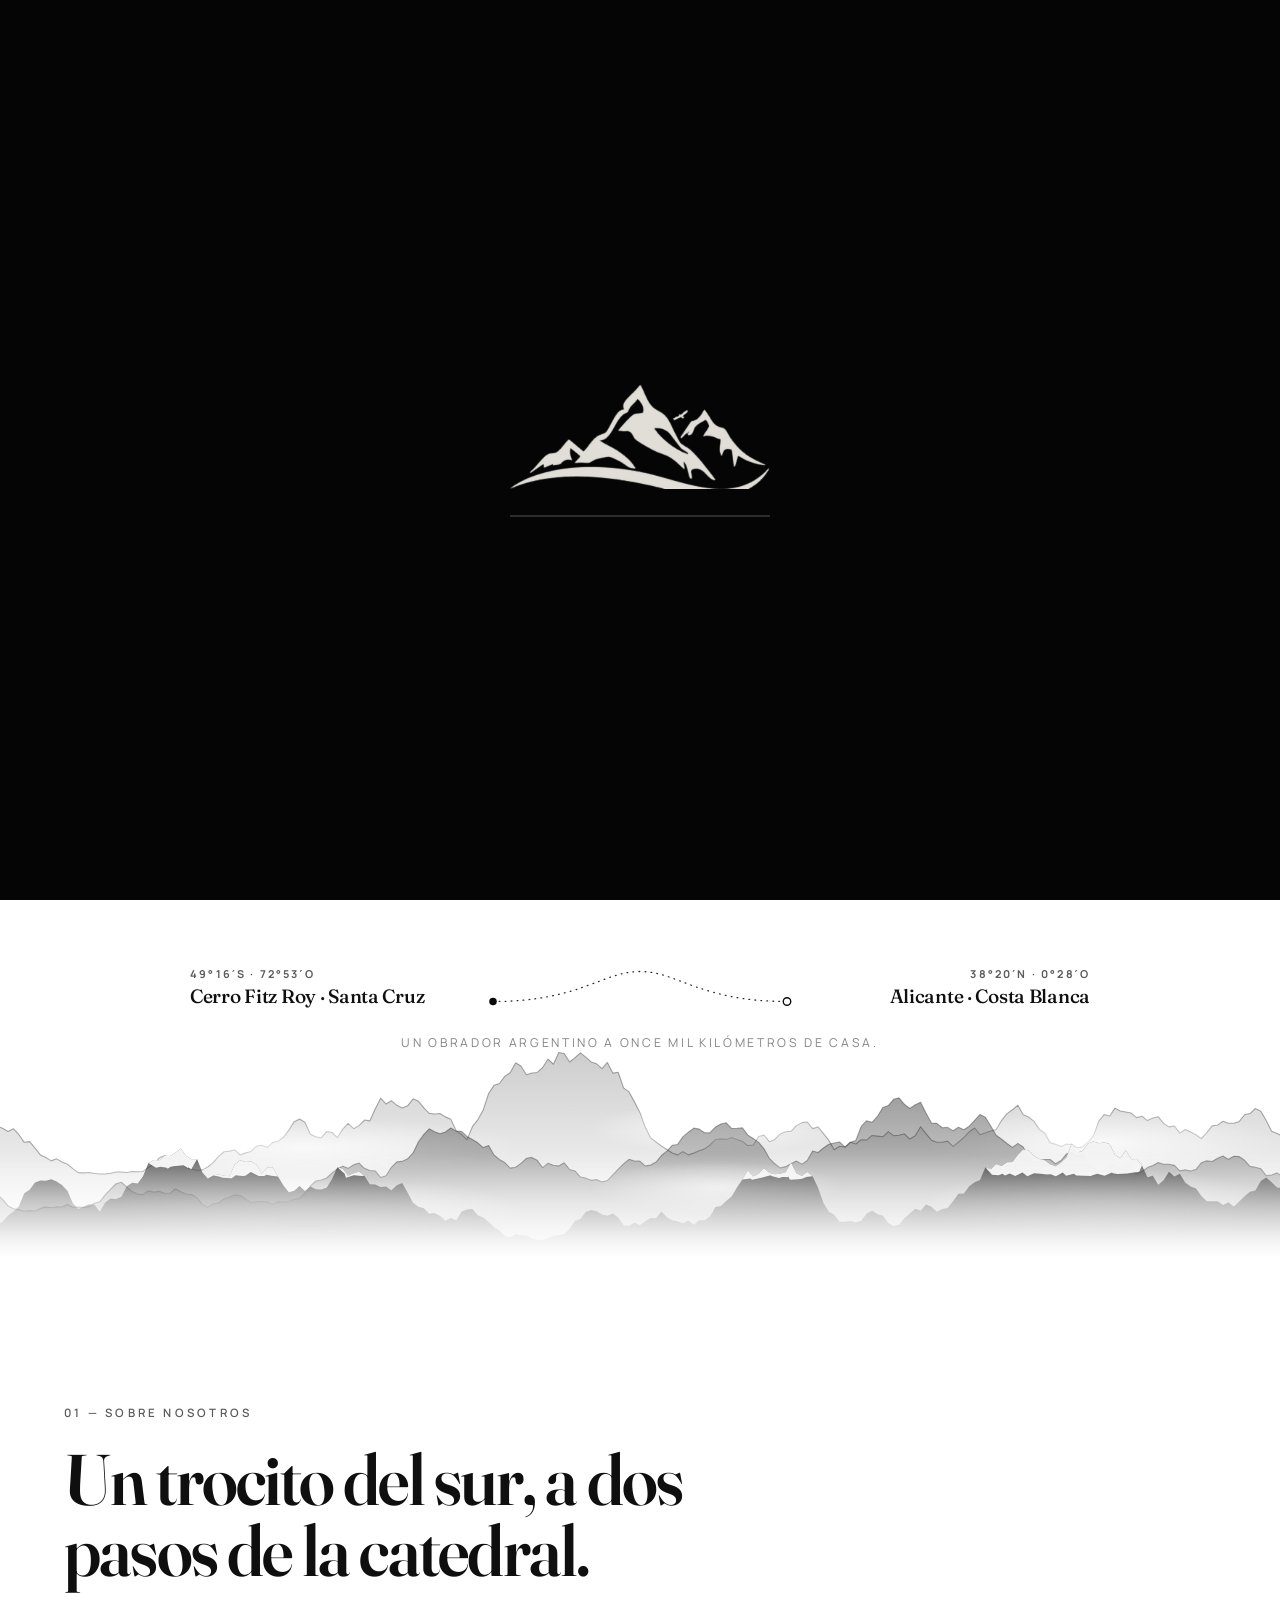
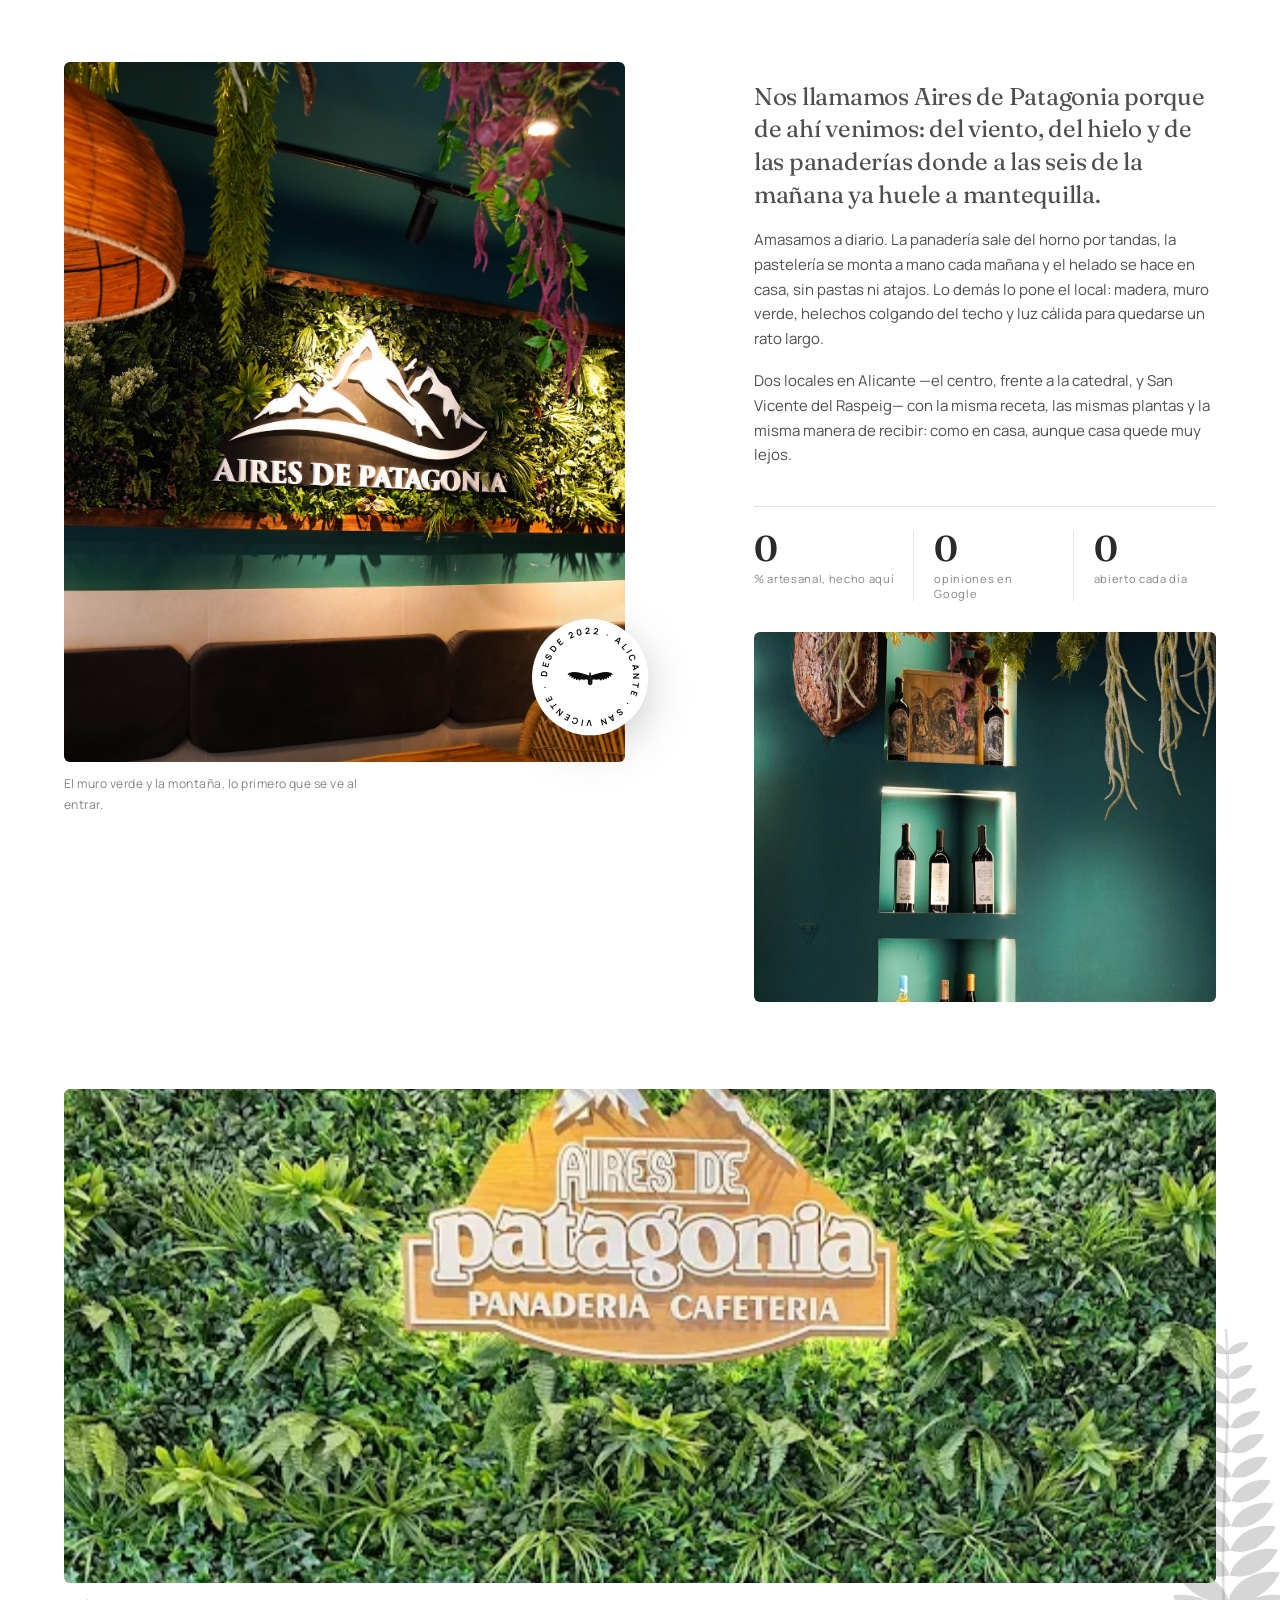
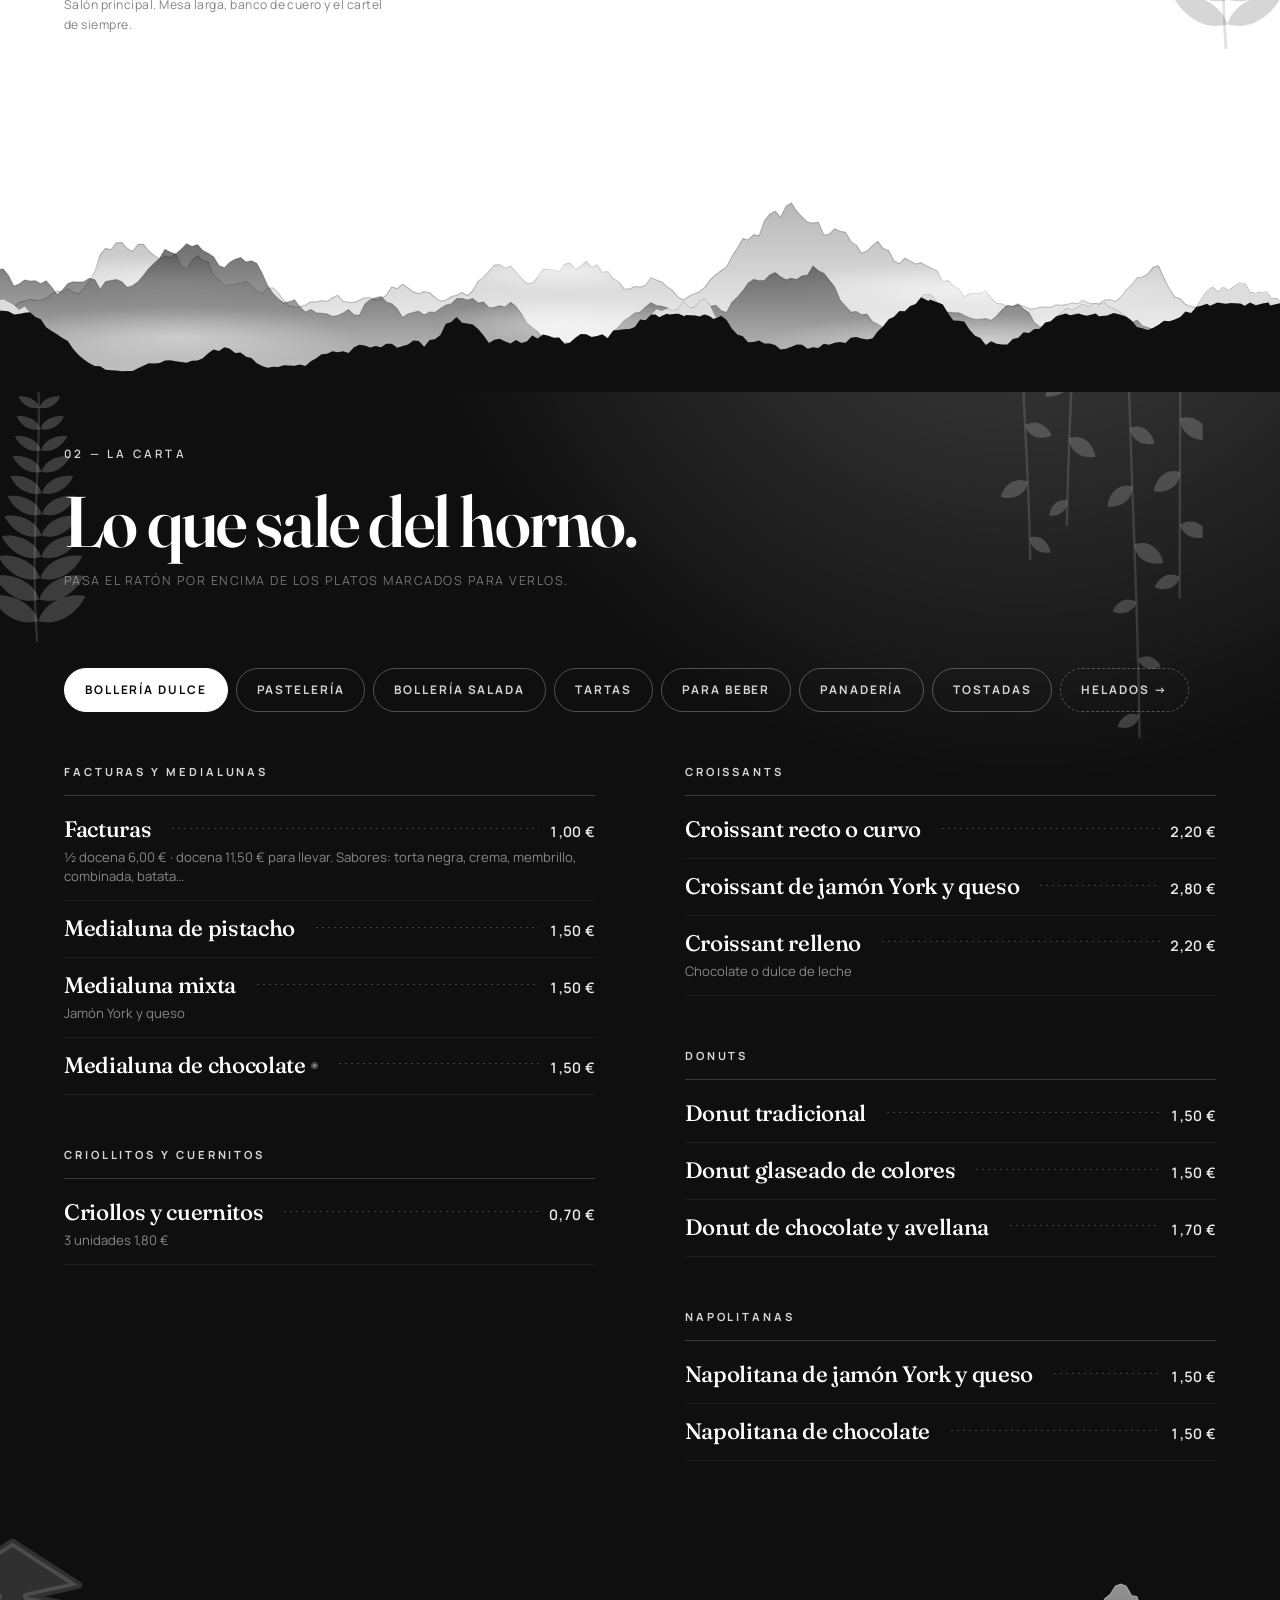
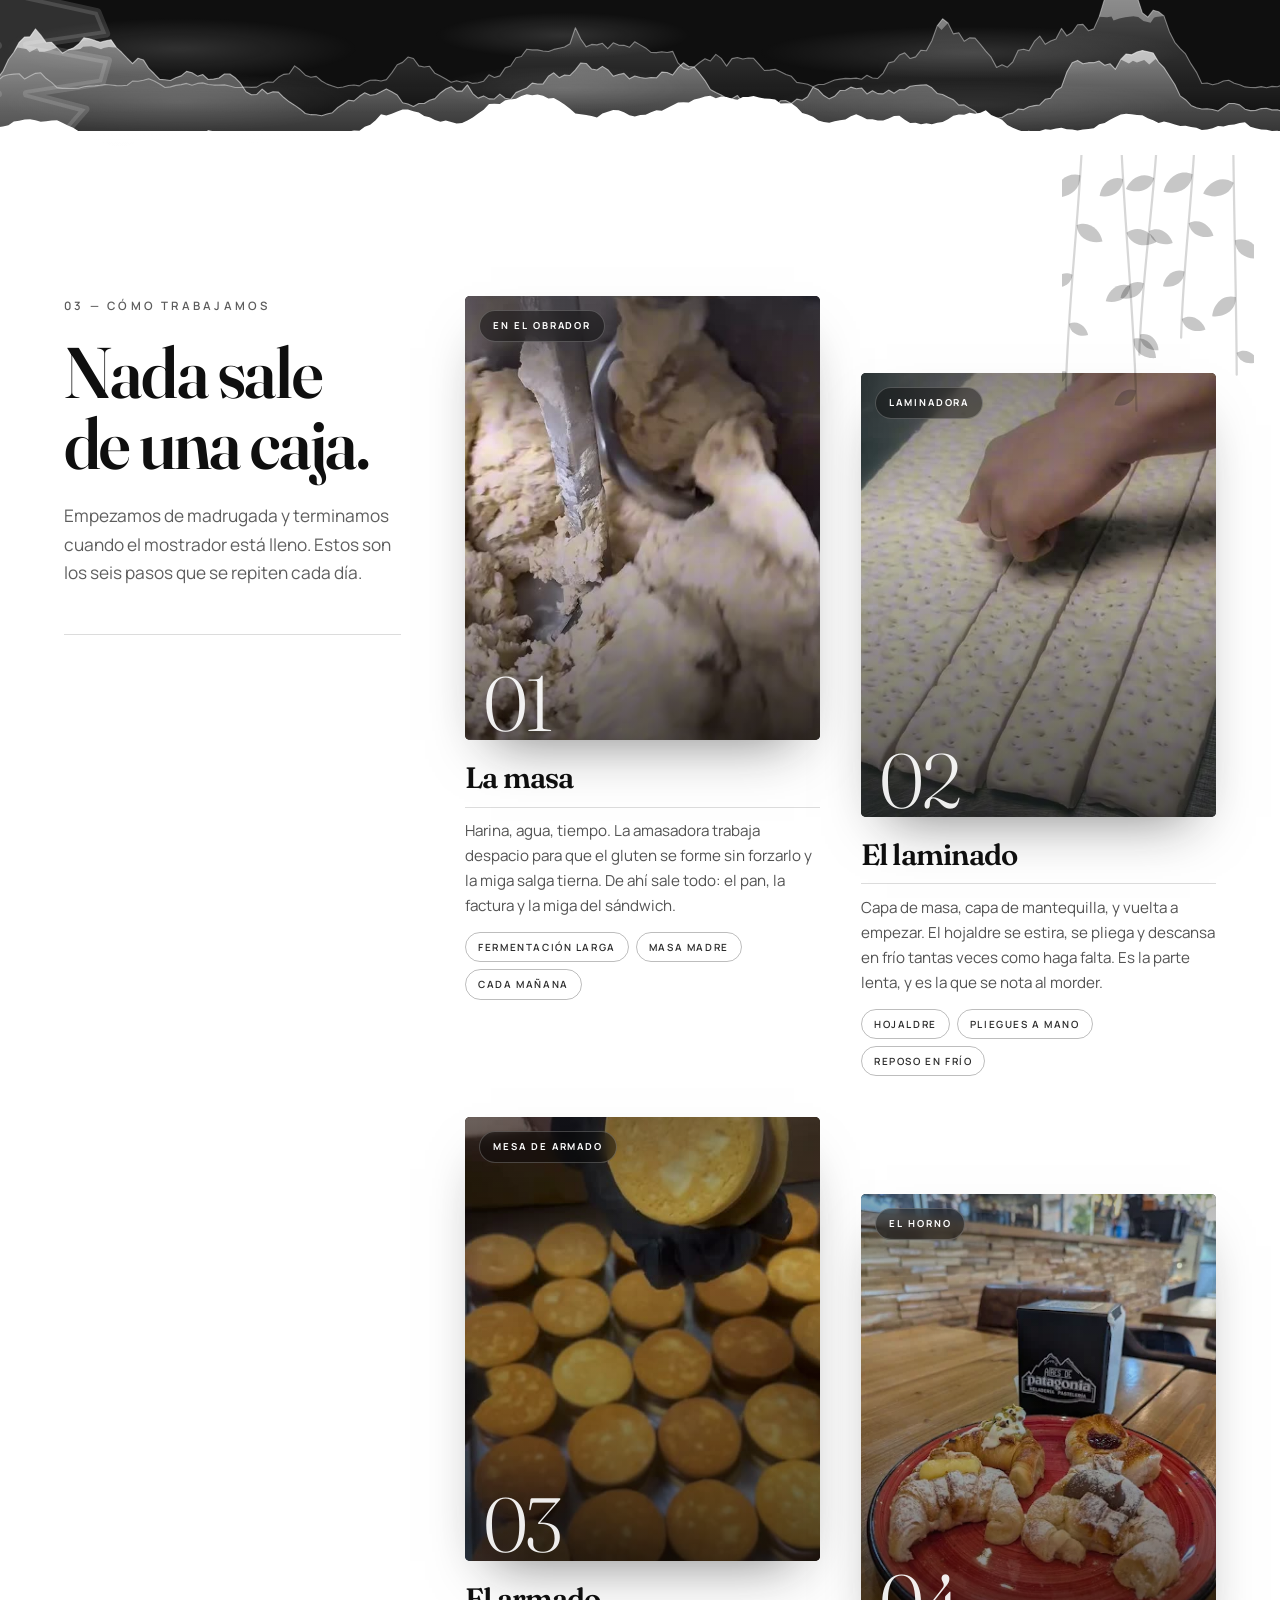
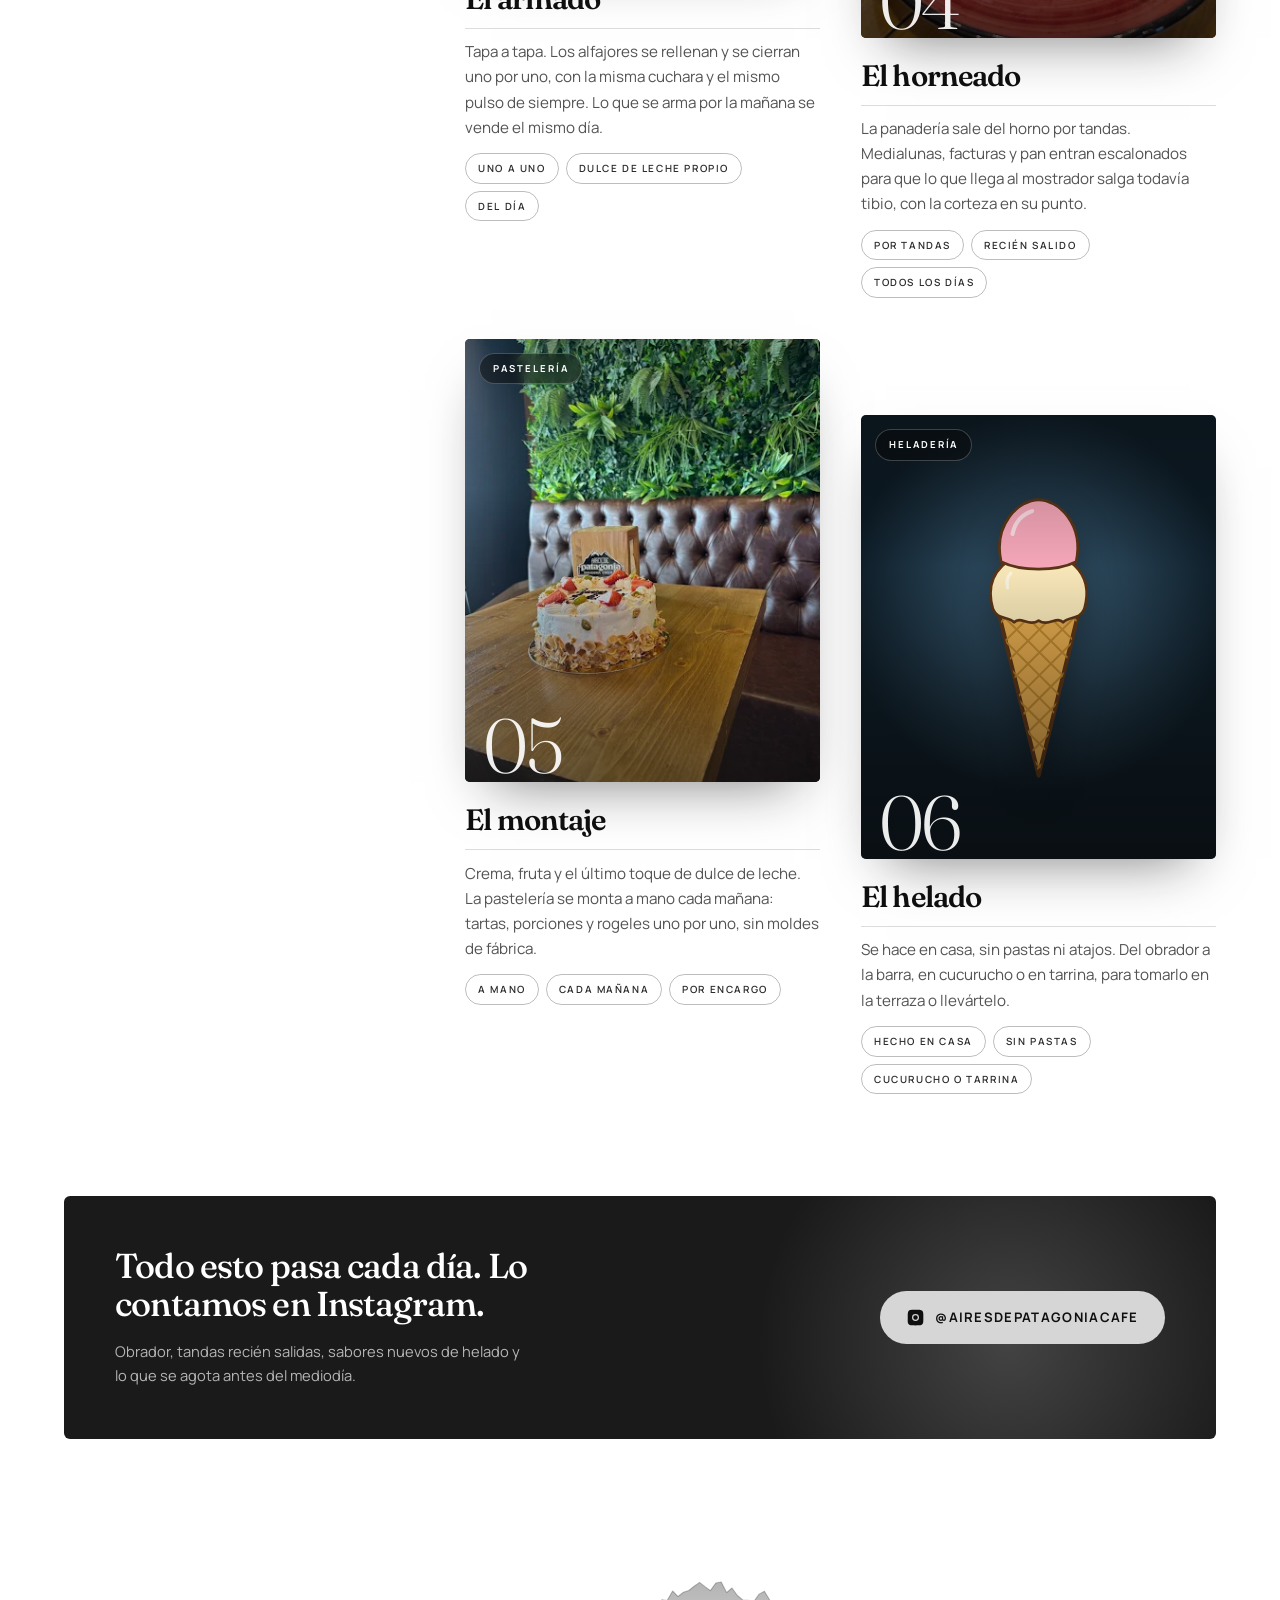
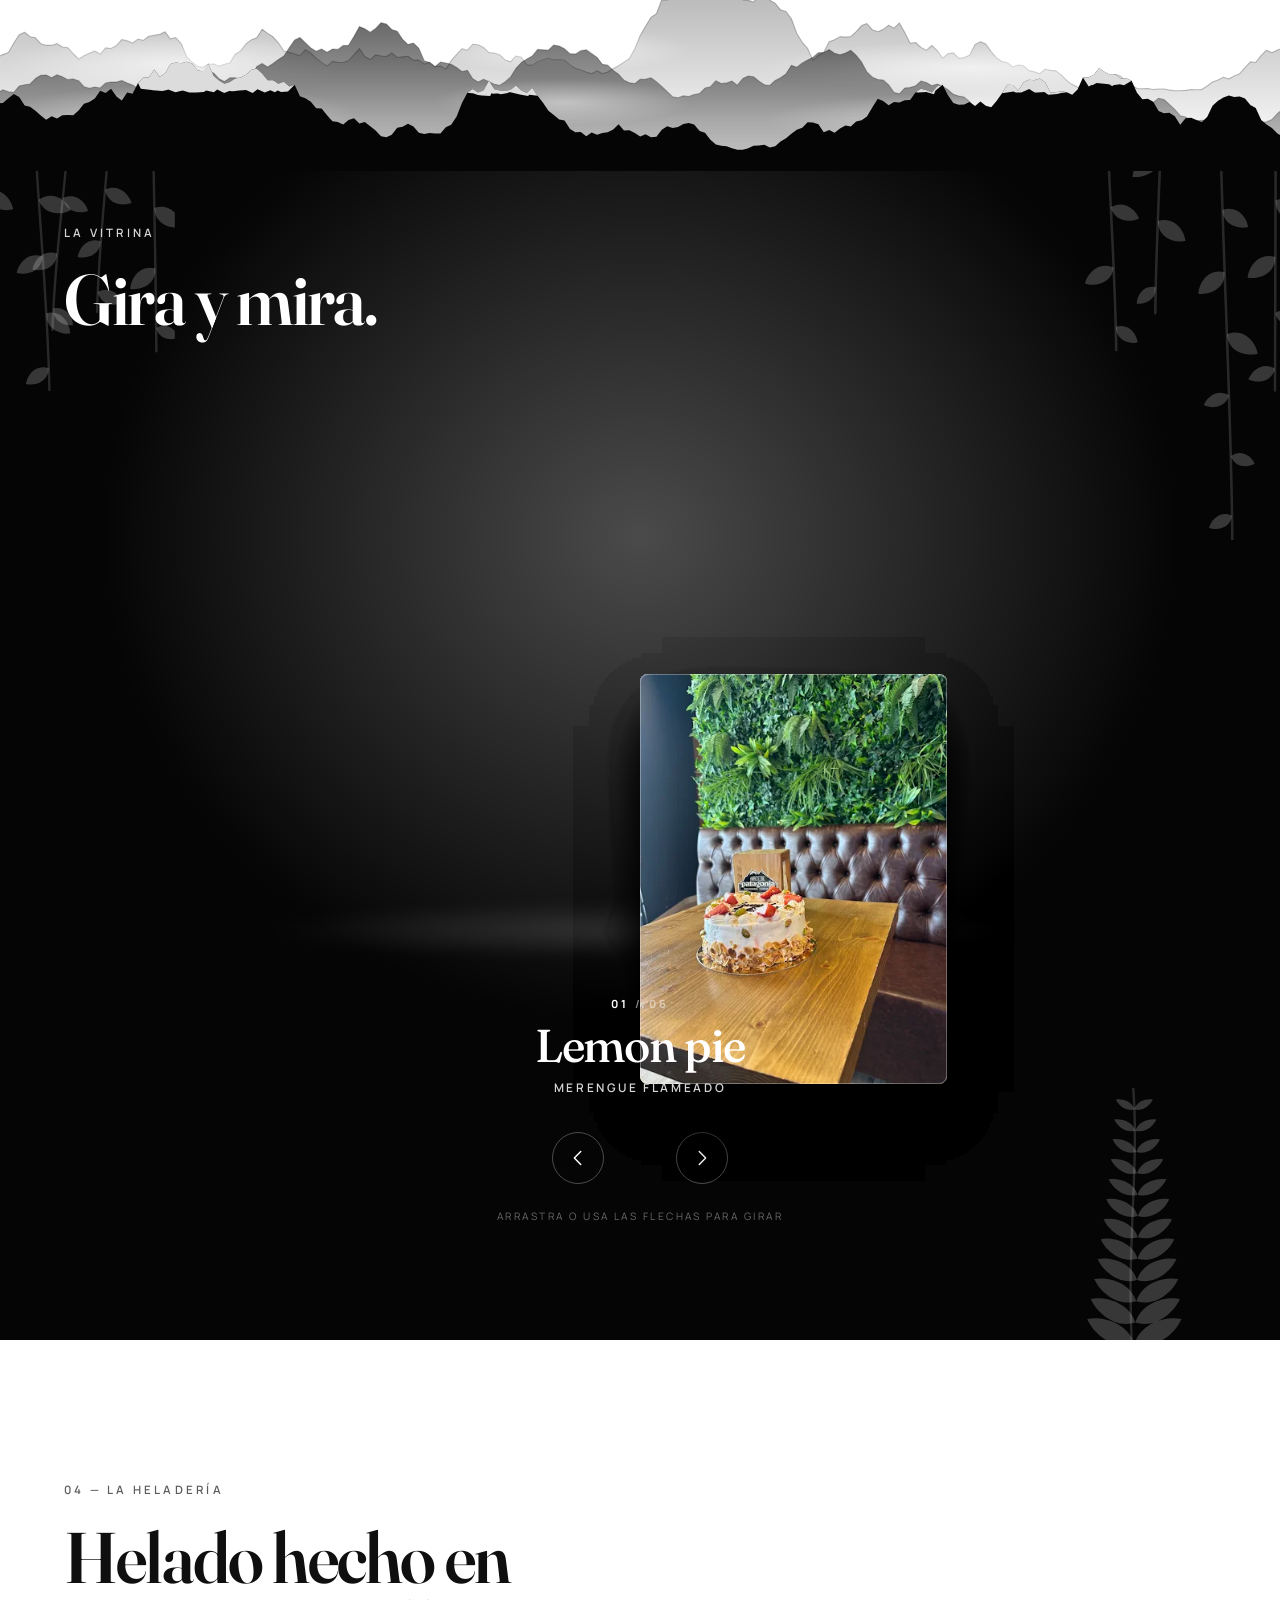
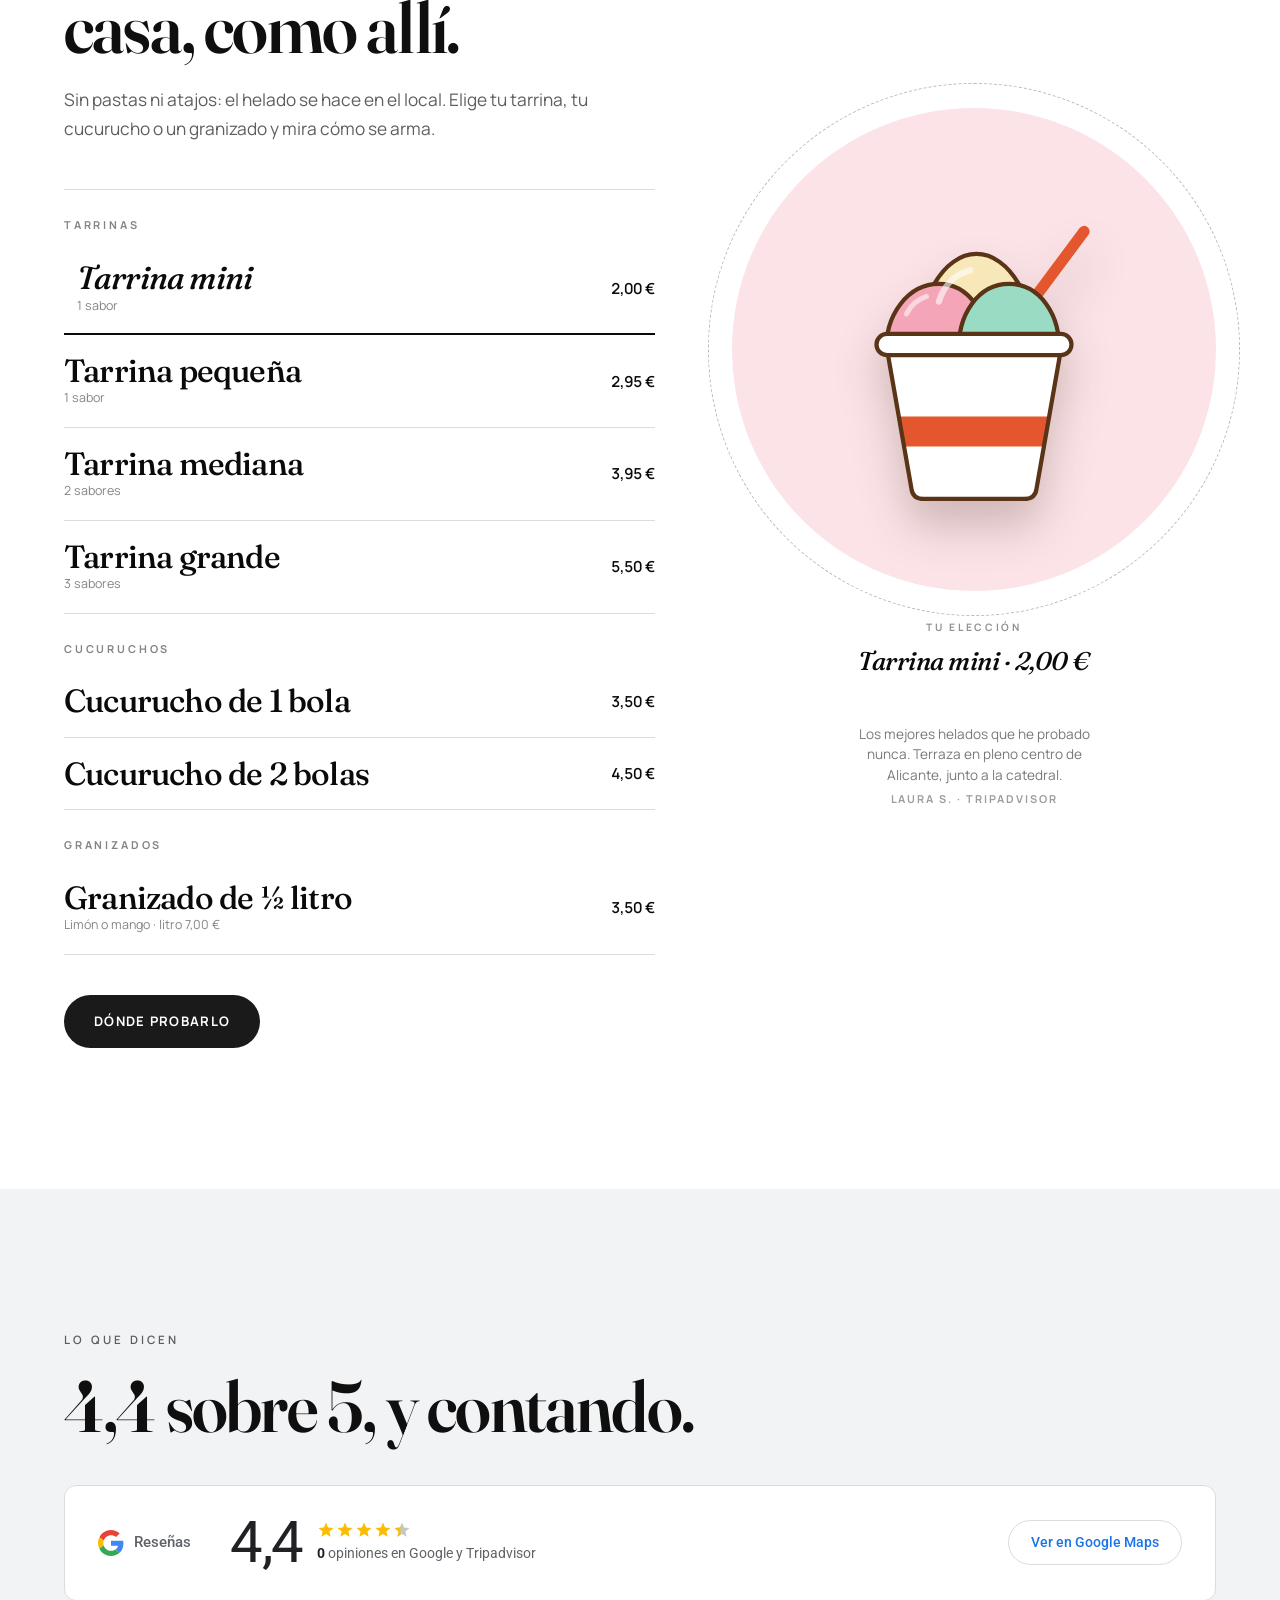
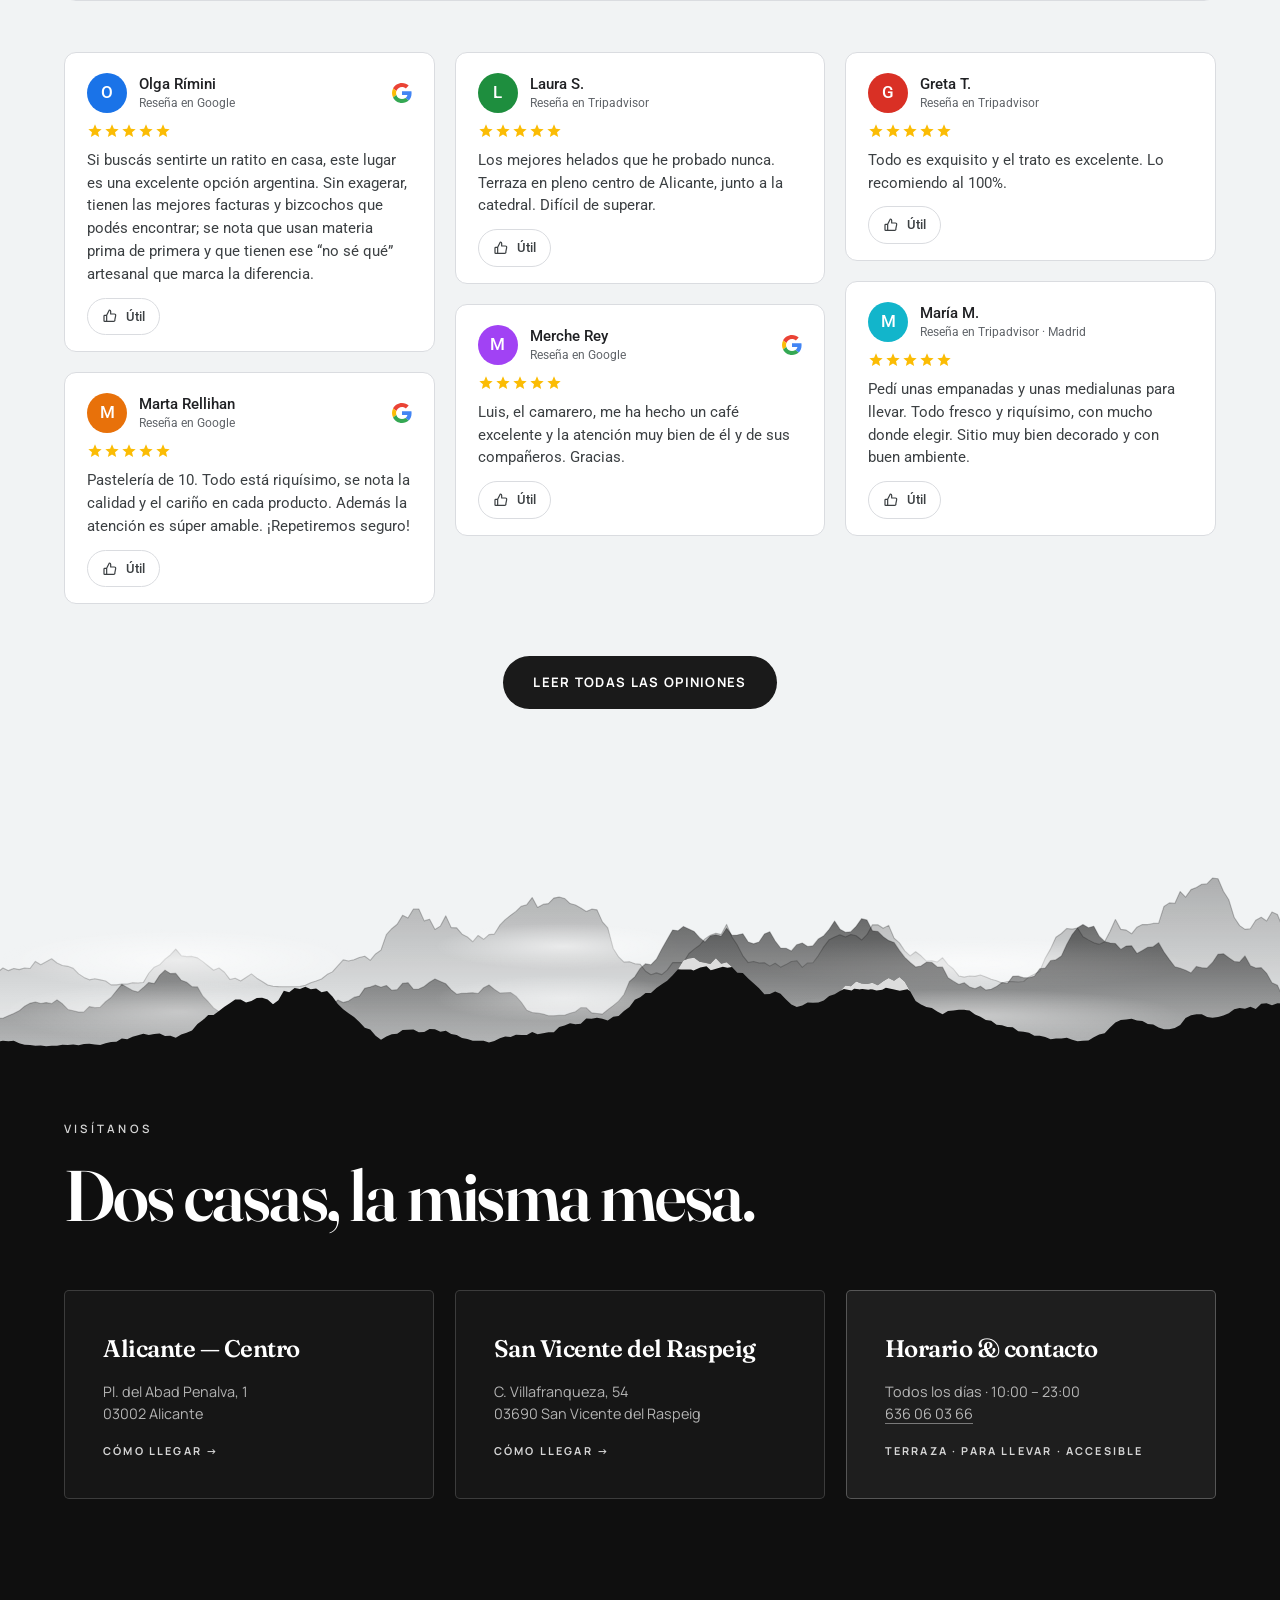
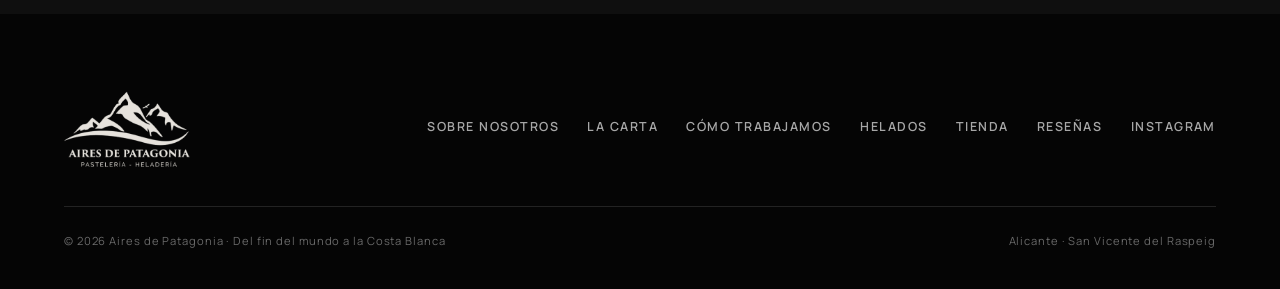
==== commit eadf5ca1: "Tienda online, helados, reseñas tipo Google y mejoras de diseño - Nueva página tienda.html (pedido p" ====
--- a/index.html
+++ b/index.html
@@ -5,7 +5,7 @@
 <meta name="viewport" content="width=device-width, initial-scale=1">
 <title>Aires de Patagonia — Pastelería y Heladería Argentina en Alicante</title>
 <meta name="description" content="Pastelería, panadería y heladería artesanal argentina en Alicante. Facturas, alfajores, rogel y helado hecho cada día. Plaza del Abad Penalva y San Vicente del Raspeig.">
-<meta name="theme-color" content="#072E2B">
+<meta name="theme-color" content="#0A0A0A">
 <link rel="icon" href="assets/img/favicon.png" type="image/png">
 <link rel="apple-touch-icon" href="assets/img/favicon.png">
 
@@ -17,7 +17,7 @@
 
 <link rel="preconnect" href="https://fonts.googleapis.com">
 <link rel="preconnect" href="https://fonts.gstatic.com" crossorigin>
-<link href="https://fonts.googleapis.com/css2?family=Fraunces:ital,opsz,wght@0,9..144,300..900;1,9..144,300..900&family=Manrope:wght@300;400;500;600;700&display=swap" rel="stylesheet">
+<link href="https://fonts.googleapis.com/css2?family=Fraunces:ital,opsz,wght@0,9..144,300..900;1,9..144,300..900&family=Manrope:wght@300;400;500;600;700&family=Roboto:wght@400;500&display=swap" rel="stylesheet">
 <link rel="stylesheet" href="css/style.css">
 
 <script type="application/ld+json">
@@ -40,9 +40,9 @@
 }
 </script>
 </head>
-<body>
-
-<svg xmlns="http://www.w3.org/2000/svg" class="svg-defs" aria-hidden="true"><symbol id="ico-vine" viewBox="0 0 220 460"><path fill="none" stroke="currentColor" stroke-width="2.6" stroke-linecap="round" opacity=".72" d="M24 0C20.1 103.5 6.4 207 4.4 304.5"/><path fill="currentColor" d="M21 57.5 C22.1 77 3.7 84.3 -8.9 82.7C-8.4 69.9 1.9 53.1 21 57.5Z"/><path fill="currentColor" d="M16.7 114.7 C33.2 108.5 44.4 122.3 46.4 133.6C35.3 136.6 18.1 132.3 16.7 114.7Z"/><path fill="currentColor" d="M12.1 171.5 C10.2 185.3 -3.8 187.9 -12.4 185C-10.2 176.1 -0.6 165.7 12.1 171.5Z"/><path fill="currentColor" d="M8 227.6 C19.8 222.7 28.2 232.5 29.9 240.6C21.9 243 9.3 240.3 8 227.6Z"/><path fill="currentColor" d="M5.1 282.7 C5.6 294.5 -5.5 298.8 -13.1 297.8C-12.7 290.1 -6.4 280 5.1 282.7Z"/><path fill="none" stroke="currentColor" stroke-width="2.6" stroke-linecap="round" opacity=".72" d="M67 0C70.7 111.4 83.5 222.8 85.3 327.6"/><path fill="currentColor" d="M69.8 61.8 C69.7 78.4 53.7 83.6 43.1 81.4C44.3 70.7 54 57 69.8 61.8Z"/><path fill="currentColor" d="M73.8 123.4 C88.5 112.9 103.3 123.6 108.3 134.2C98.1 140.1 79.8 140.5 73.8 123.4Z"/><path fill="currentColor" d="M78.1 184.5 C76.6 201 60.4 204.8 50.1 201.9C52.1 191.3 62.8 178.5 78.1 184.5Z"/><path fill="currentColor" d="M82 244.9 C98.6 241.3 107.3 256 107.7 267C96.7 268.3 80.9 261.8 82 244.9Z"/><path fill="currentColor" d="M84.7 304.2 C84.1 319.2 69.5 323.4 60 321.2C61.4 311.5 70.5 299.4 84.7 304.2Z"/><path fill="none" stroke="currentColor" stroke-width="2.6" stroke-linecap="round" opacity=".72" d="M110 0C105.7 89.5 90.7 179 88.6 263.2"/><path fill="currentColor" d="M105.7 60.9 C100.9 77.6 83.3 78.3 73.3 73.3C77.4 62.8 91 51.7 105.7 60.9Z"/><path fill="currentColor" d="M99.7 121.5 C113.4 114.8 124.2 125.7 126.9 135.3C117.6 138.8 102.4 136.5 99.7 121.5Z"/><path fill="currentColor" d="M93.8 181.4 C92.5 197.2 76.9 201 67 198.3C68.8 188.2 79 175.7 93.8 181.4Z"/><path fill="currentColor" d="M89.5 240.1 C103 237 110.2 249 110.6 258C101.6 259.1 88.6 253.9 89.5 240.1Z"/><path fill="none" stroke="currentColor" stroke-width="2.6" stroke-linecap="round" opacity=".72" d="M153 0C149.7 82.9 138.2 165.7 136.5 243.7"/><path fill="currentColor" d="M149.7 56.4 C147.7 75.7 128.5 80 116.4 76.4C118.9 64 131.7 49.1 149.7 56.4Z"/><path fill="currentColor" d="M145.1 112.5 C159.3 105.5 170.7 116.9 173.5 126.8C163.8 130.5 147.9 128.2 145.1 112.5Z"/><path fill="currentColor" d="M140.5 167.9 C139.8 182.9 125.2 187.1 115.7 184.8C117.1 175.1 126.3 163.1 140.5 167.9Z"/><path fill="currentColor" d="M137.2 222.3 C150.2 215.1 161.3 225.2 164.4 234.3C155.5 238.2 140.6 236.8 137.2 222.3Z"/><path fill="none" stroke="currentColor" stroke-width="2.6" stroke-linecap="round" opacity=".72" d="M196 0C196.8 97.3 199.8 194.6 200.2 286.1"/><path fill="currentColor" d="M196.8 66.3 C191.2 83.9 172.5 84.2 161.8 78.5C166.6 67.4 181.4 55.9 196.8 66.3Z"/><path fill="currentColor" d="M198 132.1 C215 126.4 226 140.9 227.6 152.5C216.2 155.1 198.7 150.1 198 132.1Z"/><path fill="currentColor" d="M199.2 197.2 C199.8 214.6 183.3 220.8 172.1 219.1C172.8 207.8 182.3 192.9 199.2 197.2Z"/><path fill="currentColor" d="M200 261 C211.4 254.2 221.6 263 224.6 271.1C216.8 274.8 203.3 273.9 200 261Z"/></symbol><symbol id="ico-vine-2" viewBox="0 0 220 460"><path fill="none" stroke="currentColor" stroke-width="2.6" stroke-linecap="round" opacity=".72" d="M24 0C26.1 91.1 33.6 182.2 34.6 267.9"/><path fill="currentColor" d="M26.1 62.1 C23.7 81 4.7 84.8 -7.2 80.9C-4.4 68.8 8.6 54.4 26.1 62.1Z"/><path fill="currentColor" d="M29.1 123.7 C42.2 115.6 54.1 125.6 57.7 134.9C48.7 139.4 33.2 138.6 29.1 123.7Z"/><path fill="currentColor" d="M32.1 184.6 C29.7 201.1 13.1 204.1 2.9 200.6C5.5 190.1 16.9 177.8 32.1 184.6Z"/><path fill="currentColor" d="M34.2 244.4 C47.2 240.4 55.3 251.6 56.3 260.4C47.6 262.2 34.4 258.1 34.2 244.4Z"/><path fill="none" stroke="currentColor" stroke-width="2.6" stroke-linecap="round" opacity=".72" d="M81.3 0C79.9 78.4 74.8 156.9 74.1 230.7"/><path fill="currentColor" d="M79.3 69.1 C80.4 87.5 63.1 94.4 51.2 92.9C51.7 80.9 61.4 65 79.3 69.1Z"/><path fill="currentColor" d="M76.7 137.5 C93.2 132.4 103.3 146.6 104.6 157.8C93.6 160 76.9 154.8 76.7 137.5Z"/><path fill="currentColor" d="M74.5 204.5 C75.4 217.2 63.5 222.1 55.3 221.1C55.5 212.9 62.1 201.8 74.5 204.5Z"/><path fill="none" stroke="currentColor" stroke-width="2.6" stroke-linecap="round" opacity=".72" d="M138.7 0C141.3 156.2 150.7 312.4 152 459.4"/><path fill="currentColor" d="M140.1 63.3 C136.1 84.1 114.8 86.9 102 81.9C105.9 68.6 121.2 53.6 140.1 63.3Z"/><path fill="currentColor" d="M142 126.5 C156.7 121.2 166.4 133.6 168 143.6C158.2 146.1 142.9 142 142 126.5Z"/><path fill="currentColor" d="M144.2 189.4 C144.9 206.5 128.6 212.6 117.6 211C118.3 199.8 127.6 185.2 144.2 189.4Z"/><path fill="currentColor" d="M146.5 251.9 C163.8 245.3 175.5 259.8 177.6 271.6C166 274.7 148 270.2 146.5 251.9Z"/><path fill="currentColor" d="M148.7 313.8 C144.9 327 131.1 327.5 123.1 323.5C126.4 315.2 137.1 306.5 148.7 313.8Z"/><path fill="currentColor" d="M150.5 375.1 C160.9 367.7 171.3 375.3 174.7 382.9C167.5 387 154.7 387.1 150.5 375.1Z"/><path fill="currentColor" d="M151.7 435.5 C149.6 448.5 136.5 450.7 128.4 447.8C130.6 439.5 139.8 429.8 151.7 435.5Z"/><path fill="none" stroke="currentColor" stroke-width="2.6" stroke-linecap="round" opacity=".72" d="M196 0C195.8 105 195.2 210 195.1 308.9"/><path fill="currentColor" d="M195.9 58.3 C197.1 75.2 181.3 81.8 170.3 80.6C170.6 69.5 179.3 54.8 195.9 58.3Z"/><path fill="currentColor" d="M195.7 116.4 C214.1 110.6 225.5 126.5 227 139C214.7 141.6 196 135.7 195.7 116.4Z"/><path fill="currentColor" d="M195.5 174 C195.4 191.4 178.6 196.9 167.4 194.8C168.6 183.5 178.7 169 195.5 174Z"/><path fill="currentColor" d="M195.3 230.9 C209.2 221.3 222.9 231.7 227.3 241.7C217.7 247 200.6 246.9 195.3 230.9Z"/><path fill="currentColor" d="M195.2 286.8 C191.5 300.9 176.8 301.8 168.2 297.8C171.5 288.9 182.7 279.3 195.2 286.8Z"/></symbol><symbol id="ico-fern" viewBox="0 0 180 300"><path fill="none" stroke="currentColor" stroke-width="2.6" stroke-linecap="round" opacity=".72" d="M90 300 C81 180 97 90 90 0"/><path fill="currentColor" d="M91.2 276.9 C67.7 284.1 46.5 264.9 40.2 249.8C56.3 246.6 84 253.5 91.2 276.9Z"/><path fill="currentColor" d="M91.2 276.9 C98.4 253.5 126.1 246.6 142.2 249.8C135.9 264.9 114.6 284.1 91.2 276.9Z"/><path fill="currentColor" d="M92.3 253.8 C70.2 260.6 50.1 242.5 44.1 228.2C59.3 225.2 85.6 231.7 92.3 253.8Z"/><path fill="currentColor" d="M92.3 253.8 C99.1 231.7 125.3 225.2 140.5 228.2C134.5 242.5 114.5 260.6 92.3 253.8Z"/><path fill="currentColor" d="M93.3 230.8 C72.5 237.1 53.6 220.1 47.9 206.6C62.3 203.8 86.9 209.9 93.3 230.8Z"/><path fill="currentColor" d="M93.3 230.8 C99.7 209.9 124.4 203.8 138.7 206.6C133.1 220.1 114.2 237.1 93.3 230.8Z"/><path fill="currentColor" d="M94.1 207.7 C74.6 213.7 56.8 197.7 51.6 185.1C65 182.4 88.1 188.1 94.1 207.7Z"/><path fill="currentColor" d="M94.1 207.7 C100.1 188.1 123.2 182.4 136.7 185.1C131.4 197.7 113.7 213.7 94.1 207.7Z"/><path fill="currentColor" d="M94.7 184.6 C76.4 190.2 59.9 175.3 54.9 163.5C67.5 161 89.1 166.4 94.7 184.6Z"/><path fill="currentColor" d="M94.7 184.6 C100.3 166.4 121.9 161 134.4 163.5C129.5 175.3 112.9 190.2 94.7 184.6Z"/><path fill="currentColor" d="M95 161.5 C78 166.7 62.6 152.9 58.1 141.9C69.7 139.6 89.8 144.6 95 161.5Z"/><path fill="currentColor" d="M95 161.5 C100.1 144.6 120.2 139.6 131.9 141.9C127.3 152.9 111.9 166.7 95 161.5Z"/><path fill="currentColor" d="M95 138.5 C79.3 143.2 65.1 130.5 60.9 120.3C71.6 118.2 90.2 122.8 95 138.5Z"/><path fill="currentColor" d="M95 138.5 C99.8 122.8 118.3 118.2 129 120.3C124.8 130.5 110.6 143.2 95 138.5Z"/><path fill="currentColor" d="M94.7 115.4 C80.3 119.8 67.3 108 63.4 98.8C73.3 96.8 90.3 101 94.7 115.4Z"/><path fill="currentColor" d="M94.7 115.4 C99.1 101 116.1 96.8 125.9 98.8C122 108 109 119.8 94.7 115.4Z"/><path fill="currentColor" d="M94.1 92.3 C81.1 96.3 69.2 85.6 65.7 77.2C74.7 75.4 90.1 79.2 94.1 92.3Z"/><path fill="currentColor" d="M94.1 92.3 C98.1 79.2 113.6 75.4 122.5 77.2C119 85.6 107.2 96.3 94.1 92.3Z"/><path fill="currentColor" d="M93.3 69.2 C81.5 72.8 70.9 63.2 67.7 55.6C75.8 54 89.7 57.5 93.3 69.2Z"/><path fill="currentColor" d="M93.3 69.2 C96.9 57.5 110.8 54 118.9 55.6C115.7 63.2 105.1 72.8 93.3 69.2Z"/><path fill="currentColor" d="M92.3 46.2 C81.9 49.4 72.4 40.8 69.5 34C76.7 32.6 89.1 35.7 92.3 46.2Z"/><path fill="currentColor" d="M92.3 46.2 C95.5 35.7 107.9 32.6 115.1 34C112.3 40.8 102.8 49.4 92.3 46.2Z"/><path fill="currentColor" d="M91.2 23.1 C82 25.9 73.7 18.4 71.2 12.5C77.5 11.2 88.4 13.9 91.2 23.1Z"/><path fill="currentColor" d="M91.2 23.1 C94 13.9 104.9 11.2 111.2 12.5C108.7 18.4 100.4 25.9 91.2 23.1Z"/></symbol><symbol id="ico-monstera" viewBox="0 0 240 300"><path fill="currentColor" stroke="currentColor" stroke-width="9" stroke-linejoin="round" d="M120 4L197.2 54L136.8 67.5L219.7 85.5L230.1 111L136.8 124.5L232.1 142.5L224.9 168L136.8 181.5L205.8 199.5L183.4 225L136.8 238.5L149.8 256.5L120 296L90.2 256.5L103.2 238.5L56.6 225L34.2 199.5L103.2 181.5L15.1 168L7.9 142.5L103.2 124.5L9.9 111L20.3 85.5L103.2 67.5L42.8 54Z"/></symbol><symbol id="ico-condor" viewBox="0 0 132 44"><path fill="currentColor" d="M4 26c18 0 32-4 44-12 4-3 8-5 11-5l3-5 4-1 4 1 3 5c3 0 7 2 11 5 12 8 26 12 44 12-14 4-28 4-41 0-6-2-11-3-15-3l-3 6-3 2-3-2-3-6c-4 0-9 1-15 3-13 4-27 4-41 0Z"/></symbol></svg>
+<body data-page="home">
+
+<svg xmlns="http://www.w3.org/2000/svg" class="svg-defs" aria-hidden="true"><defs><linearGradient id="gSinkFar" gradientUnits="userSpaceOnUse" x1="0" y1="40" x2="0" y2="240"><stop offset="0" stop-color="#FFFFFF" stop-opacity=".36"/><stop offset=".55" stop-color="#FFFFFF" stop-opacity=".14"/><stop offset="1" stop-color="#FFFFFF" stop-opacity=".02"/></linearGradient><linearGradient id="gSinkMid" gradientUnits="userSpaceOnUse" x1="0" y1="112" x2="0" y2="280"><stop offset="0" stop-color="#FFFFFF" stop-opacity=".5"/><stop offset="1" stop-color="#FFFFFF" stop-opacity=".12"/></linearGradient><linearGradient id="gRise900Far" gradientUnits="userSpaceOnUse" x1="0" y1="40" x2="0" y2="230"><stop offset="0" stop-color="#0F0F0F" stop-opacity=".3"/><stop offset="1" stop-color="#0F0F0F" stop-opacity=".06"/></linearGradient><linearGradient id="gRise900Mid" gradientUnits="userSpaceOnUse" x1="0" y1="96" x2="0" y2="270"><stop offset="0" stop-color="#0F0F0F" stop-opacity=".6"/><stop offset="1" stop-color="#0F0F0F" stop-opacity=".22"/></linearGradient><linearGradient id="gRise950Far" gradientUnits="userSpaceOnUse" x1="0" y1="40" x2="0" y2="230"><stop offset="0" stop-color="#050505" stop-opacity=".3"/><stop offset="1" stop-color="#050505" stop-opacity=".06"/></linearGradient><linearGradient id="gRise950Mid" gradientUnits="userSpaceOnUse" x1="0" y1="96" x2="0" y2="270"><stop offset="0" stop-color="#050505" stop-opacity=".6"/><stop offset="1" stop-color="#050505" stop-opacity=".22"/></linearGradient><linearGradient id="gOrFar" gradientUnits="userSpaceOnUse" x1="0" y1="40" x2="0" y2="230"><stop offset="0" stop-color="#050505" stop-opacity=".2"/><stop offset="1" stop-color="#050505" stop-opacity=".03"/></linearGradient><linearGradient id="gOrMid" gradientUnits="userSpaceOnUse" x1="0" y1="96" x2="0" y2="270"><stop offset="0" stop-color="#050505" stop-opacity=".38"/><stop offset="1" stop-color="#050505" stop-opacity=".08"/></linearGradient><linearGradient id="gOrNear" gradientUnits="userSpaceOnUse" x1="0" y1="170" x2="0" y2="300"><stop offset="0" stop-color="#050505" stop-opacity=".62"/><stop offset="1" stop-color="#050505" stop-opacity=".1"/></linearGradient></defs><symbol id="ico-vine" viewBox="0 0 220 460"><path fill="none" stroke="currentColor" stroke-width="2.6" stroke-linecap="round" opacity=".72" d="M24 0C20.1 103.5 6.4 207 4.4 304.5"/><path fill="currentColor" d="M21 57.5 C22.1 77 3.7 84.3 -8.9 82.7C-8.4 69.9 1.9 53.1 21 57.5Z"/><path fill="currentColor" d="M16.7 114.7 C33.2 108.5 44.4 122.3 46.4 133.6C35.3 136.6 18.1 132.3 16.7 114.7Z"/><path fill="currentColor" d="M12.1 171.5 C10.2 185.3 -3.8 187.9 -12.4 185C-10.2 176.1 -0.6 165.7 12.1 171.5Z"/><path fill="currentColor" d="M8 227.6 C19.8 222.7 28.2 232.5 29.9 240.6C21.9 243 9.3 240.3 8 227.6Z"/><path fill="currentColor" d="M5.1 282.7 C5.6 294.5 -5.5 298.8 -13.1 297.8C-12.7 290.1 -6.4 280 5.1 282.7Z"/><path fill="none" stroke="currentColor" stroke-width="2.6" stroke-linecap="round" opacity=".72" d="M67 0C70.7 111.4 83.5 222.8 85.3 327.6"/><path fill="currentColor" d="M69.8 61.8 C69.7 78.4 53.7 83.6 43.1 81.4C44.3 70.7 54 57 69.8 61.8Z"/><path fill="currentColor" d="M73.8 123.4 C88.5 112.9 103.3 123.6 108.3 134.2C98.1 140.1 79.8 140.5 73.8 123.4Z"/><path fill="currentColor" d="M78.1 184.5 C76.6 201 60.4 204.8 50.1 201.9C52.1 191.3 62.8 178.5 78.1 184.5Z"/><path fill="currentColor" d="M82 244.9 C98.6 241.3 107.3 256 107.7 267C96.7 268.3 80.9 261.8 82 244.9Z"/><path fill="currentColor" d="M84.7 304.2 C84.1 319.2 69.5 323.4 60 321.2C61.4 311.5 70.5 299.4 84.7 304.2Z"/><path fill="none" stroke="currentColor" stroke-width="2.6" stroke-linecap="round" opacity=".72" d="M110 0C105.7 89.5 90.7 179 88.6 263.2"/><path fill="currentColor" d="M105.7 60.9 C100.9 77.6 83.3 78.3 73.3 73.3C77.4 62.8 91 51.7 105.7 60.9Z"/><path fill="currentColor" d="M99.7 121.5 C113.4 114.8 124.2 125.7 126.9 135.3C117.6 138.8 102.4 136.5 99.7 121.5Z"/><path fill="currentColor" d="M93.8 181.4 C92.5 197.2 76.9 201 67 198.3C68.8 188.2 79 175.7 93.8 181.4Z"/><path fill="currentColor" d="M89.5 240.1 C103 237 110.2 249 110.6 258C101.6 259.1 88.6 253.9 89.5 240.1Z"/><path fill="none" stroke="currentColor" stroke-width="2.6" stroke-linecap="round" opacity=".72" d="M153 0C149.7 82.9 138.2 165.7 136.5 243.7"/><path fill="currentColor" d="M149.7 56.4 C147.7 75.7 128.5 80 116.4 76.4C118.9 64 131.7 49.1 149.7 56.4Z"/><path fill="currentColor" d="M145.1 112.5 C159.3 105.5 170.7 116.9 173.5 126.8C163.8 130.5 147.9 128.2 145.1 112.5Z"/><path fill="currentColor" d="M140.5 167.9 C139.8 182.9 125.2 187.1 115.7 184.8C117.1 175.1 126.3 163.1 140.5 167.9Z"/><path fill="currentColor" d="M137.2 222.3 C150.2 215.1 161.3 225.2 164.4 234.3C155.5 238.2 140.6 236.8 137.2 222.3Z"/><path fill="none" stroke="currentColor" stroke-width="2.6" stroke-linecap="round" opacity=".72" d="M196 0C196.8 97.3 199.8 194.6 200.2 286.1"/><path fill="currentColor" d="M196.8 66.3 C191.2 83.9 172.5 84.2 161.8 78.5C166.6 67.4 181.4 55.9 196.8 66.3Z"/><path fill="currentColor" d="M198 132.1 C215 126.4 226 140.9 227.6 152.5C216.2 155.1 198.7 150.1 198 132.1Z"/><path fill="currentColor" d="M199.2 197.2 C199.8 214.6 183.3 220.8 172.1 219.1C172.8 207.8 182.3 192.9 199.2 197.2Z"/><path fill="currentColor" d="M200 261 C211.4 254.2 221.6 263 224.6 271.1C216.8 274.8 203.3 273.9 200 261Z"/></symbol><symbol id="ico-vine-2" viewBox="0 0 220 460"><path fill="none" stroke="currentColor" stroke-width="2.6" stroke-linecap="round" opacity=".72" d="M24 0C26.1 91.1 33.6 182.2 34.6 267.9"/><path fill="currentColor" d="M26.1 62.1 C23.7 81 4.7 84.8 -7.2 80.9C-4.4 68.8 8.6 54.4 26.1 62.1Z"/><path fill="currentColor" d="M29.1 123.7 C42.2 115.6 54.1 125.6 57.7 134.9C48.7 139.4 33.2 138.6 29.1 123.7Z"/><path fill="currentColor" d="M32.1 184.6 C29.7 201.1 13.1 204.1 2.9 200.6C5.5 190.1 16.9 177.8 32.1 184.6Z"/><path fill="currentColor" d="M34.2 244.4 C47.2 240.4 55.3 251.6 56.3 260.4C47.6 262.2 34.4 258.1 34.2 244.4Z"/><path fill="none" stroke="currentColor" stroke-width="2.6" stroke-linecap="round" opacity=".72" d="M81.3 0C79.9 78.4 74.8 156.9 74.1 230.7"/><path fill="currentColor" d="M79.3 69.1 C80.4 87.5 63.1 94.4 51.2 92.9C51.7 80.9 61.4 65 79.3 69.1Z"/><path fill="currentColor" d="M76.7 137.5 C93.2 132.4 103.3 146.6 104.6 157.8C93.6 160 76.9 154.8 76.7 137.5Z"/><path fill="currentColor" d="M74.5 204.5 C75.4 217.2 63.5 222.1 55.3 221.1C55.5 212.9 62.1 201.8 74.5 204.5Z"/><path fill="none" stroke="currentColor" stroke-width="2.6" stroke-linecap="round" opacity=".72" d="M138.7 0C141.3 156.2 150.7 312.4 152 459.4"/><path fill="currentColor" d="M140.1 63.3 C136.1 84.1 114.8 86.9 102 81.9C105.9 68.6 121.2 53.6 140.1 63.3Z"/><path fill="currentColor" d="M142 126.5 C156.7 121.2 166.4 133.6 168 143.6C158.2 146.1 142.9 142 142 126.5Z"/><path fill="currentColor" d="M144.2 189.4 C144.9 206.5 128.6 212.6 117.6 211C118.3 199.8 127.6 185.2 144.2 189.4Z"/><path fill="currentColor" d="M146.5 251.9 C163.8 245.3 175.5 259.8 177.6 271.6C166 274.7 148 270.2 146.5 251.9Z"/><path fill="currentColor" d="M148.7 313.8 C144.9 327 131.1 327.5 123.1 323.5C126.4 315.2 137.1 306.5 148.7 313.8Z"/><path fill="currentColor" d="M150.5 375.1 C160.9 367.7 171.3 375.3 174.7 382.9C167.5 387 154.7 387.1 150.5 375.1Z"/><path fill="currentColor" d="M151.7 435.5 C149.6 448.5 136.5 450.7 128.4 447.8C130.6 439.5 139.8 429.8 151.7 435.5Z"/><path fill="none" stroke="currentColor" stroke-width="2.6" stroke-linecap="round" opacity=".72" d="M196 0C195.8 105 195.2 210 195.1 308.9"/><path fill="currentColor" d="M195.9 58.3 C197.1 75.2 181.3 81.8 170.3 80.6C170.6 69.5 179.3 54.8 195.9 58.3Z"/><path fill="currentColor" d="M195.7 116.4 C214.1 110.6 225.5 126.5 227 139C214.7 141.6 196 135.7 195.7 116.4Z"/><path fill="currentColor" d="M195.5 174 C195.4 191.4 178.6 196.9 167.4 194.8C168.6 183.5 178.7 169 195.5 174Z"/><path fill="currentColor" d="M195.3 230.9 C209.2 221.3 222.9 231.7 227.3 241.7C217.7 247 200.6 246.9 195.3 230.9Z"/><path fill="currentColor" d="M195.2 286.8 C191.5 300.9 176.8 301.8 168.2 297.8C171.5 288.9 182.7 279.3 195.2 286.8Z"/></symbol><symbol id="ico-fern" viewBox="0 0 180 300"><path fill="none" stroke="currentColor" stroke-width="2.6" stroke-linecap="round" opacity=".72" d="M90 300 C81 180 97 90 90 0"/><path fill="currentColor" d="M91.2 276.9 C67.7 284.1 46.5 264.9 40.2 249.8C56.3 246.6 84 253.5 91.2 276.9Z"/><path fill="currentColor" d="M91.2 276.9 C98.4 253.5 126.1 246.6 142.2 249.8C135.9 264.9 114.6 284.1 91.2 276.9Z"/><path fill="currentColor" d="M92.3 253.8 C70.2 260.6 50.1 242.5 44.1 228.2C59.3 225.2 85.6 231.7 92.3 253.8Z"/><path fill="currentColor" d="M92.3 253.8 C99.1 231.7 125.3 225.2 140.5 228.2C134.5 242.5 114.5 260.6 92.3 253.8Z"/><path fill="currentColor" d="M93.3 230.8 C72.5 237.1 53.6 220.1 47.9 206.6C62.3 203.8 86.9 209.9 93.3 230.8Z"/><path fill="currentColor" d="M93.3 230.8 C99.7 209.9 124.4 203.8 138.7 206.6C133.1 220.1 114.2 237.1 93.3 230.8Z"/><path fill="currentColor" d="M94.1 207.7 C74.6 213.7 56.8 197.7 51.6 185.1C65 182.4 88.1 188.1 94.1 207.7Z"/><path fill="currentColor" d="M94.1 207.7 C100.1 188.1 123.2 182.4 136.7 185.1C131.4 197.7 113.7 213.7 94.1 207.7Z"/><path fill="currentColor" d="M94.7 184.6 C76.4 190.2 59.9 175.3 54.9 163.5C67.5 161 89.1 166.4 94.7 184.6Z"/><path fill="currentColor" d="M94.7 184.6 C100.3 166.4 121.9 161 134.4 163.5C129.5 175.3 112.9 190.2 94.7 184.6Z"/><path fill="currentColor" d="M95 161.5 C78 166.7 62.6 152.9 58.1 141.9C69.7 139.6 89.8 144.6 95 161.5Z"/><path fill="currentColor" d="M95 161.5 C100.1 144.6 120.2 139.6 131.9 141.9C127.3 152.9 111.9 166.7 95 161.5Z"/><path fill="currentColor" d="M95 138.5 C79.3 143.2 65.1 130.5 60.9 120.3C71.6 118.2 90.2 122.8 95 138.5Z"/><path fill="currentColor" d="M95 138.5 C99.8 122.8 118.3 118.2 129 120.3C124.8 130.5 110.6 143.2 95 138.5Z"/><path fill="currentColor" d="M94.7 115.4 C80.3 119.8 67.3 108 63.4 98.8C73.3 96.8 90.3 101 94.7 115.4Z"/><path fill="currentColor" d="M94.7 115.4 C99.1 101 116.1 96.8 125.9 98.8C122 108 109 119.8 94.7 115.4Z"/><path fill="currentColor" d="M94.1 92.3 C81.1 96.3 69.2 85.6 65.7 77.2C74.7 75.4 90.1 79.2 94.1 92.3Z"/><path fill="currentColor" d="M94.1 92.3 C98.1 79.2 113.6 75.4 122.5 77.2C119 85.6 107.2 96.3 94.1 92.3Z"/><path fill="currentColor" d="M93.3 69.2 C81.5 72.8 70.9 63.2 67.7 55.6C75.8 54 89.7 57.5 93.3 69.2Z"/><path fill="currentColor" d="M93.3 69.2 C96.9 57.5 110.8 54 118.9 55.6C115.7 63.2 105.1 72.8 93.3 69.2Z"/><path fill="currentColor" d="M92.3 46.2 C81.9 49.4 72.4 40.8 69.5 34C76.7 32.6 89.1 35.7 92.3 46.2Z"/><path fill="currentColor" d="M92.3 46.2 C95.5 35.7 107.9 32.6 115.1 34C112.3 40.8 102.8 49.4 92.3 46.2Z"/><path fill="currentColor" d="M91.2 23.1 C82 25.9 73.7 18.4 71.2 12.5C77.5 11.2 88.4 13.9 91.2 23.1Z"/><path fill="currentColor" d="M91.2 23.1 C94 13.9 104.9 11.2 111.2 12.5C108.7 18.4 100.4 25.9 91.2 23.1Z"/></symbol><symbol id="ico-monstera" viewBox="0 0 240 300"><path fill="currentColor" stroke="currentColor" stroke-width="9" stroke-linejoin="round" d="M120 4L197.2 54L136.8 67.5L219.7 85.5L230.1 111L136.8 124.5L232.1 142.5L224.9 168L136.8 181.5L205.8 199.5L183.4 225L136.8 238.5L149.8 256.5L120 296L90.2 256.5L103.2 238.5L56.6 225L34.2 199.5L103.2 181.5L15.1 168L7.9 142.5L103.2 124.5L9.9 111L20.3 85.5L103.2 67.5L42.8 54Z"/></symbol><symbol id="ico-condor" viewBox="0 0 240 92"><path fill="currentColor" d="M120 22 L116.5 24.5 L115 30 L116 35 L112.5 38 C92 30 62 20 32 20 Q16 21 6 27 L1.5 36 L13 34.5 L9.5 45 L22 41.5 L20.5 53 L32 47.5 L33.5 59 L44 52.5 L47.5 64 L57 56.5 L63.5 66 L71 58.5 C84 61.5 96 60.5 104 58.5 L108.5 65 L108 79 L113 87 L120 91Z"/><path fill="currentColor" transform="translate(240 0) scale(-1 1)" d="M120 22 L116.5 24.5 L115 30 L116 35 L112.5 38 C92 30 62 20 32 20 Q16 21 6 27 L1.5 36 L13 34.5 L9.5 45 L22 41.5 L20.5 53 L32 47.5 L33.5 59 L44 52.5 L47.5 64 L57 56.5 L63.5 66 L71 58.5 C84 61.5 96 60.5 104 58.5 L108.5 65 L108 79 L113 87 L120 91Z"/></symbol><symbol id="ico-cone" viewBox="0 0 200 380"><clipPath id="cone-clip"><path d="M52 176L148 176L100 372Z"/></clipPath><path d="M52 176L148 176L100 372Z" style="fill:var(--cone,#E2A94D);stroke:var(--edge,#5A3416)" stroke-width="5" stroke-linejoin="round"/><g clip-path="url(#cone-clip)" fill="none" stroke-width="2.4" style="stroke:var(--cone-line,#B9822B)" opacity=".9"><path d="M-90 170 L120 380 M-62 170 L148 380 M-34 170 L176 380 M-6 170 L204 380 M22 170 L232 380 M50 170 L260 380 M78 170 L288 380 M106 170 L316 380 M134 170 L344 380 M162 170 L372 380 M40 170 L-170 380 M68 170 L-142 380 M96 170 L-114 380 M124 170 L-86 380 M152 170 L-58 380 M180 170 L-30 380 M208 170 L-2 380 M236 170 L26 380 M264 170 L54 380 M292 170 L82 380"/></g><path d="M44 168C30 120 70 98 100 98C130 98 170 120 156 168C150 182 138 176 130 184C122 176 112 190 100 182C88 190 78 176 70 184C62 176 50 182 44 168Z" style="fill:var(--sc2,#F8E7B9);opacity:var(--s2o,1);stroke:var(--edge,#5A3416)" stroke-width="3.4" stroke-linejoin="round"/><path d="M54 110C44 64 76 34 100 34C124 34 156 64 146 110C122 122 78 122 54 110Z" style="fill:var(--sc1,#F4A6B8);opacity:var(--s1o,1);stroke:var(--edge,#5A3416)" stroke-width="3.4" stroke-linejoin="round"/><path d="M68 76C71 62 80 52 92 48" fill="none" stroke="#fff" stroke-width="5" stroke-linecap="round" style="opacity:calc(var(--s1o,1)*.6)"/><path d="M62 142C60 134 62 128 66 124" fill="none" stroke="#fff" stroke-width="4" stroke-linecap="round" style="opacity:calc(var(--s2o,1)*.55)"/></symbol><symbol id="ico-cup" viewBox="0 0 240 250"><path d="M150 104 L208 26" fill="none" style="stroke:var(--spoon,#E4572E)" stroke-width="9" stroke-linecap="round"/><path d="M76 124C74 80 96 44 122 44C148 44 170 80 168 124Z" style="fill:var(--t3,#F8E7B9);opacity:var(--o3,1);stroke:var(--edge,#5A3416)" stroke-width="3.4" stroke-linejoin="round"/><path d="M50 124C48 92 68 68 92 68C116 68 132 92 132 124Z" style="fill:var(--t1,#F4A6B8);opacity:var(--o1,1);stroke:var(--edge,#5A3416)" stroke-width="3.4" stroke-linejoin="round"/><path d="M108 124C106 92 124 68 148 68C172 68 190 92 188 124Z" style="fill:var(--t2,#9ADBC4);opacity:var(--o2,1);stroke:var(--edge,#5A3416)" stroke-width="3.4" stroke-linejoin="round"/><path d="M92 82C96 68 106 60 117 57" fill="none" stroke="#fff" stroke-width="5" stroke-linecap="round" style="opacity:calc(var(--o3,1)*.6)"/><path d="M66 92C70 84 76 80 82 78" fill="none" stroke="#fff" stroke-width="4" stroke-linecap="round" style="opacity:calc(var(--o1,1)*.55)"/><path d="M50 118 L190 118 L170 232 Q169 240 160 240 L80 240 Q71 240 70 232Z" style="fill:var(--cup,#FFFFFF)"/><path d="M59.8 174 L180.2 174 L176 198 L64 198Z" style="fill:var(--stripe,#E4572E)"/><path d="M50 118 L190 118 L170 232 Q169 240 160 240 L80 240 Q71 240 70 232Z" fill="none" style="stroke:var(--edge,#5A3416)" stroke-width="3.4" stroke-linejoin="round"/><rect x="42" y="108" width="156" height="17" rx="8.5" style="fill:var(--cup,#FFFFFF);stroke:var(--edge,#5A3416)" stroke-width="3.4"/></symbol><symbol id="ico-granizado" viewBox="0 0 240 250"><path d="M54 108 L186 108 L168 232 Q167 240 158 240 L82 240 Q73 240 72 232Z" fill="rgba(255,255,255,.55)"/><path d="M56.6 128 Q73 116 90 128 T123 128 T156 128 T183.4 128 L168 232 Q167 240 158 240 L82 240 Q73 240 72 232Z" style="fill:var(--gz,#D9EA5E)"/><g fill="#fff" opacity=".65"><circle cx="92" cy="162" r="5"/><circle cx="132" cy="190" r="6"/><circle cx="152" cy="152" r="4"/><circle cx="106" cy="214" r="4"/><circle cx="148" cy="214" r="3.5"/></g><path d="M138 14 L152 112" fill="none" style="stroke:var(--straw,#E4572E)" stroke-width="9" stroke-linecap="round"/><path d="M48 108 Q120 50 192 108Z" fill="rgba(255,255,255,.6)" style="stroke:var(--edge,#5A3416)" stroke-width="3.4" stroke-linejoin="round"/><path d="M54 108 L186 108 L168 232 Q167 240 158 240 L82 240 Q73 240 72 232Z" fill="none" style="stroke:var(--edge,#5A3416)" stroke-width="3.4" stroke-linejoin="round"/><path d="M24 114 A24 24 0 0 1 72 114Z" style="fill:var(--wedge,#C6DC4B);stroke:var(--edge,#5A3416)" stroke-width="3" stroke-linejoin="round"/><path d="M32 114 A16 16 0 0 1 64 114Z" fill="#F4F8C2"/></symbol><symbol id="ico-star" viewBox="0 0 24 24"><path d="M12 17.27 18.18 21l-1.64-7.03L22 9.24l-7.19-.61L12 2 9.19 8.63 2 9.24l5.46 4.73L5.82 21z"/></symbol><symbol id="ico-g" viewBox="0 0 48 48"><path fill="#EA4335" d="M24 9.5c3.54 0 6.71 1.22 9.21 3.6l6.85-6.85C35.9 2.38 30.47 0 24 0 14.62 0 6.51 5.38 2.56 13.22l7.98 6.19C12.43 13.72 17.74 9.5 24 9.5z"/><path fill="#4285F4" d="M46.98 24.55c0-1.57-.15-3.09-.38-4.55H24v9.02h12.94c-.58 2.96-2.26 5.48-4.78 7.18l7.73 6c4.51-4.18 7.09-10.36 7.09-17.65z"/><path fill="#FBBC05" d="M10.53 28.59c-.48-1.45-.76-2.99-.76-4.59s.27-3.14.76-4.59l-7.98-6.19C.92 16.46 0 20.12 0 24c0 3.88.92 7.54 2.56 10.78l7.97-6.19z"/><path fill="#34A853" d="M24 48c6.48 0 11.93-2.13 15.89-5.81l-7.73-6c-2.15 1.45-4.92 2.3-8.16 2.3-6.26 0-11.57-4.22-13.47-9.91l-7.98 6.19C6.51 42.62 14.62 48 24 48z"/></symbol></svg>
 
 
 <div class="scroll-progress" aria-hidden="true"><span></span></div>
@@ -61,11 +61,24 @@
     <img src="assets/img/logo-light.png" alt="Aires de Patagonia">
   </a>
 
+  <nav class="nav__links" aria-label="Principal">
+    <a href="#nosotros" data-spy="nosotros">Nosotros</a>
+    <a href="#carta" data-spy="carta">Carta</a>
+    <a href="#proceso" data-spy="proceso">Proceso</a>
+    <a href="#helados" data-spy="helados">Helados</a>
+    <a href="#resenas" data-spy="resenas">Reseñas</a>
+  </nav>
+
   <div class="nav__right">
     <a class="nav__phone magnetic" href="tel:+34636060366">
       <span class="nav__phone-dot"></span>
       <span>636 06 03 66</span>
     </a>
+    <a class="nav__shop" href="tienda.html">
+      <svg viewBox="0 0 24 24" aria-hidden="true"><path d="M5 8h14l-1.2 11.2a1 1 0 0 1-1 .8H7.2a1 1 0 0 1-1-.8L5 8Z"/><path d="M9 8V6.5a3 3 0 0 1 6 0V8"/></svg>
+      <span class="nav__shop-txt">Tienda</span>
+      <b class="nav__shop-count" hidden>0</b>
+    </a>
     <button class="burger" id="burger" aria-label="Abrir menú" aria-expanded="false" aria-controls="menu-overlay">
       <span class="burger__label" data-burger-label>Menú</span>
       <span class="burger__bars"><i></i><i></i></span>
@@ -76,9 +89,7 @@
 <!-- ══════════ MENU OVERLAY ══════════ -->
 <nav class="menu" id="menu-overlay" aria-hidden="true">
   <div class="menu__bg"></div>
-  <svg class="menu__ridge" viewBox="0 0 1200 220" preserveAspectRatio="none" aria-hidden="true">
-    <path d="M0,220 L0,150 L120,95 L210,140 L330,55 L420,110 L520,20 L640,120 L760,60 L880,130 L990,80 L1100,140 L1200,100 L1200,220 Z"/>
-  </svg>
+  <svg class="menu__ridge" viewBox="0 0 1440 260" preserveAspectRatio="none" aria-hidden="true"><path class="menu__ridge-a" d="M0,260 L0,124.3 5.6,119.9 11.2,108.4 16.9,108.4 22.5,113.7 28.1,108.8 33.8,102.8 39.4,97.8 45,86.7 50.6,87.8 56.2,78.6 61.9,61 67.5,50.1 73.1,65.5 78.8,69.4 84.4,69.4 90,57.6 95.6,53.4 101.2,44.7 106.9,48 112.5,48.6 118.1,45.4 123.8,40 129.4,50.5 135,50.5 140.6,46.7 146.2,60.5 151.9,79.6 157.5,84.6 163.1,90.8 168.8,105.3 174.4,115.9 180,131.3 185.6,134 191.2,135.7 196.9,137 202.5,134.3 208.1,125.8 213.8,124.9 219.4,111.6 225,103.8 230.6,118 236.2,124.8 241.9,131.4 247.5,144.6 253.1,142.1 258.8,142.1 264.4,148.5 270,149.2 275.6,142.3 281.2,143.5 286.9,141.3 292.5,136.2 298.1,134.8 303.8,125.4 309.4,114.1 315,114 320.6,114.6 326.2,121.5 331.9,123 337.5,123.6 343.1,117.7 348.8,112.7 354.4,114.7 360,116.8 365.6,117.8 371.2,118.9 376.9,134.2 382.5,139.4 388.1,141 393.8,145.2 399.4,145.5 405,143.3 410.6,140.2 416.2,129.8 421.9,133.4 427.5,133.9 433.1,135.1 438.8,134.3 444.4,144.4 450,145.7 455.6,145.7 461.2,141.7 466.9,139.8 472.5,133.8 478.1,143.6 483.8,146.1 489.4,148.3 495,149.2 500.6,152.2 506.2,148.1 511.9,150.4 517.5,152.4 523.1,150.5 528.8,145.8 534.4,144.7 540,139.7 545.6,137.4 551.2,138.1 556.9,137.7 562.5,139.9 568.1,132.1 573.8,114.1 579.4,116.1 585,108.1 590.6,107.6 596.2,111.2 601.9,125.4 607.5,135.1 613.1,136.9 618.8,131.7 624.4,136.3 630,136.2 635.6,140 641.2,139.3 646.9,143.6 652.5,142.9 658.1,146.6 663.8,141.8 669.4,136.7 675,127.8 680.6,119.6 686.2,120.2 691.9,112.5 697.5,89.6 703.1,87.3 708.8,69.2 714.4,74.6 720,68.1 725.6,77.3 731.2,87.5 736.9,92.2 742.5,91.7 748.1,88.3 753.8,91.4 759.4,92.9 765,101.1 770.6,106.7 776.2,116 781.9,118.5 787.5,120.6 793.1,133.1 798.8,149.9 804.4,153.3 810,162.1 815.6,165.6 821.2,165.8 826.9,168.5 832.5,169.7 838.1,169.2 843.8,169.8 849.4,168.8 855,167.8 860.6,168.4 866.2,168.5 871.9,165.9 877.5,164.1 883.1,162 888.8,156.9 894.4,156.3 900,160.1 905.6,165.3 911.2,166.3 916.9,168.7 922.5,168.9 928.1,168.4 933.8,169.1 939.4,168.9 945,168.3 950.6,166.2 956.2,165.7 961.9,164.6 967.5,166.7 973.1,168.1 978.8,169.8 984.4,169.9 990,170 995.6,169.8 1001.2,168.4 1006.9,168.1 1012.5,167.9 1018.1,167.8 1023.8,165.8 1029.4,160.5 1035,157.5 1040.6,151.5 1046.2,152.5 1051.9,156.2 1057.5,153.4 1063.1,146.5 1068.8,139.2 1074.4,132.1 1080,131.7 1085.6,124.2 1091.2,127.3 1096.9,117.4 1102.5,103.7 1108.1,100.1 1113.8,94.7 1119.4,89.7 1125,78.2 1130.6,78.9 1136.2,64.6 1141.9,73.7 1147.5,72.9 1153.1,74.5 1158.8,91.1 1164.4,95.3 1170,107.1 1175.6,102.9 1181.2,112.2 1186.9,111.7 1192.5,113.9 1198.1,116 1203.8,105.8 1209.4,90.8 1215,71.7 1220.6,75.8 1226.2,92 1231.9,91.2 1237.5,91.7 1243.1,77.5 1248.8,73.6 1254.4,85.7 1260,82.2 1265.6,70.7 1271.2,52.4 1276.9,54.6 1282.5,54 1288.1,59.7 1293.8,63.5 1299.4,72.7 1305,73.8 1310.6,76.4 1316.2,86.6 1321.9,92.9 1327.5,107.1 1333.1,112.6 1338.8,126 1344.4,127.8 1350,127.5 1355.6,131.7 1361.2,126.7 1366.9,134.8 1372.5,143 1378.1,135.4 1383.8,134.4 1389.4,134.2 1395,130.1 1400.6,126.1 1406.2,110.8 1411.9,108.1 1417.5,100.6 1423.1,101.5 1428.8,95.5 1434.4,109.5 1440,109.4 L1440,260 Z"/><path class="menu__ridge-b" d="M0,260 L0,193.2 5.6,192.5 11.2,194.3 16.9,194 22.5,197.3 28.1,193.5 33.8,194.4 39.4,192.5 45,194.9 50.6,188.6 56.2,186.8 61.9,181.6 67.5,180.6 73.1,178.8 78.8,183.2 84.4,184.7 90,185.8 95.6,180.4 101.2,180 106.9,178.2 112.5,170 118.1,170.2 123.8,166.6 129.4,168.5 135,176.7 140.6,175.1 146.2,172.4 151.9,174.4 157.5,176.4 163.1,171.3 168.8,169 174.4,168.2 180,165.8 185.6,173.6 191.2,174.5 196.9,170.6 202.5,171.7 208.1,172.3 213.8,168.7 219.4,162.5 225,162.4 230.6,163.3 236.2,165 241.9,168.9 247.5,173 253.1,167.7 258.8,169.8 264.4,164.8 270,157.4 275.6,160.9 281.2,168.4 286.9,174.7 292.5,176.7 298.1,174.9 303.8,177.4 309.4,178.3 315,176.3 320.6,177.3 326.2,183.2 331.9,182.5 337.5,181 343.1,172.2 348.8,168.3 354.4,162.8 360,164.4 365.6,164.8 371.2,160.4 376.9,165.4 382.5,167.7 388.1,172.7 393.8,184 399.4,188.9 405,192.7 410.6,193.1 416.2,188.8 421.9,184.3 427.5,176 433.1,178.9 438.8,180.7 444.4,180.6 450,179.1 455.6,175.5 461.2,173.3 466.9,171.8 472.5,173.1 478.1,174.2 483.8,169.6 489.4,167.2 495,157.8 500.6,156.9 506.2,151.3 511.9,147.8 517.5,152.1 523.1,142.9 528.8,128 534.4,119.9 540,116.7 545.6,118.2 551.2,123.8 556.9,121.6 562.5,116.7 568.1,117.8 573.8,126.7 579.4,131.8 585,142.7 590.6,137.6 596.2,138.4 601.9,135.3 607.5,140.6 613.1,141 618.8,141.3 624.4,147.5 630,145.8 635.6,136.7 641.2,135.1 646.9,136.5 652.5,129.3 658.1,136.2 663.8,137 669.4,138.9 675,137.7 680.6,142.7 686.2,145.6 691.9,143.3 697.5,141.8 703.1,140.4 708.8,131 714.4,134.9 720,133.9 725.6,129.6 731.2,128.2 736.9,122.6 742.5,111.4 748.1,109.7 753.8,104.2 759.4,106.2 765,112.1 770.6,104.4 776.2,97.6 781.9,92.4 787.5,94 793.1,91.4 798.8,97.4 804.4,101.9 810,96.7 815.6,100.2 821.2,95.8 826.9,90 832.5,94.3 838.1,99.5 843.8,102.9 849.4,103.2 855,103.7 860.6,113.2 866.2,114.1 871.9,110.5 877.5,114.8 883.1,117.5 888.8,120.3 894.4,127.7 900,136.2 905.6,139 911.2,146.4 916.9,142.5 922.5,142.9 928.1,153.9 933.8,156.6 939.4,155.6 945,160.9 950.6,157.2 956.2,158.7 961.9,162.9 967.5,170.3 973.1,170.3 978.8,175.8 984.4,173.2 990,177.2 995.6,174.2 1001.2,168.2 1006.9,162 1012.5,161.1 1018.1,162.8 1023.8,163.3 1029.4,163.1 1035,168.8 1040.6,166.5 1046.2,166.4 1051.9,166.5 1057.5,169.3 1063.1,159.9 1068.8,153.5 1074.4,153 1080,147.5 1085.6,150.9 1091.2,150.7 1096.9,159 1102.5,162.7 1108.1,169.1 1113.8,170.4 1119.4,172.5 1125,172 1130.6,176 1136.2,184.2 1141.9,189.1 1147.5,191.2 1153.1,192.9 1158.8,191.8 1164.4,195.7 1170,200 1175.6,196.7 1181.2,193.5 1186.9,194.2 1192.5,193 1198.1,188.2 1203.8,188.6 1209.4,183.8 1215,182.1 1220.6,182.7 1226.2,183.6 1231.9,184.5 1237.5,179.9 1243.1,183.8 1248.8,187.7 1254.4,191.9 1260,192.4 1265.6,190.5 1271.2,190 1276.9,190 1282.5,194.2 1288.1,193.3 1293.8,189.9 1299.4,186.9 1305,178.4 1310.6,181.2 1316.2,184.8 1321.9,180.4 1327.5,179.8 1333.1,184.7 1338.8,183.4 1344.4,178.3 1350,177.2 1355.6,176.3 1361.2,181.1 1366.9,176.3 1372.5,177.6 1378.1,176.6 1383.8,171.3 1389.4,177 1395,175.4 1400.6,171.7 1406.2,170.2 1411.9,163.2 1417.5,154.4 1423.1,146.7 1428.8,145 1434.4,137.1 1440,122.9 L1440,260 Z"/><path class="menu__ridge-c" d="M0,260 L0,184.4 5.6,182.3 11.2,182.2 16.9,182.3 22.5,186.7 28.1,189.6 33.8,197.9 39.4,197.1 45,198.5 50.6,199.6 56.2,200.1 61.9,201.3 67.5,200.3 73.1,199 78.8,202.5 84.4,205.6 90,207.3 95.6,202.1 101.2,201.3 106.9,201.8 112.5,200.1 118.1,202.4 123.8,201.8 129.4,196.1 135,195 140.6,189 146.2,184.6 151.9,176.1 157.5,163.2 163.1,160.4 168.8,157.2 174.4,155.2 180,150 185.6,155 191.2,159 196.9,163.6 202.5,170 208.1,169.5 213.8,171.3 219.4,169.2 225,171.8 230.6,178.2 236.2,190 241.9,194.8 247.5,197.6 253.1,204.5 258.8,209.2 264.4,210.1 270,215.6 275.6,215.4 281.2,215.6 286.9,216.4 292.5,219.4 298.1,224.5 303.8,226.3 309.4,230.6 315,232 320.6,229.6 326.2,224.8 331.9,224.5 337.5,223.5 343.1,224.4 348.8,224.9 354.4,220.1 360,218.4 365.6,215.2 371.2,214.3 376.9,213.2 382.5,212.2 388.1,209.1 393.8,210.6 399.4,208.1 405,210.6 410.6,209.4 416.2,212.7 421.9,214.6 427.5,213.6 433.1,218.7 438.8,222 444.4,224.1 450,222.3 455.6,223.6 461.2,221.9 466.9,219.1 472.5,219.3 478.1,221.1 483.8,219 489.4,216.3 495,215.2 500.6,216.5 506.2,213.1 511.9,207 517.5,204.2 523.1,202.4 528.8,196 534.4,194.7 540,194.9 545.6,194.3 551.2,197.7 556.9,195.3 562.5,191.6 568.1,192.7 573.8,193.5 579.4,186.9 585,185.1 590.6,177.7 596.2,174.4 601.9,171.4 607.5,173 613.1,172.1 618.8,172.1 624.4,175 630,181.7 635.6,184.5 641.2,191.5 646.9,197.7 652.5,204 658.1,206 663.8,209.7 669.4,211.7 675,215.3 680.6,217.6 686.2,217.1 691.9,218.9 697.5,222.7 703.1,224.6 708.8,225.7 714.4,222.4 720,221.3 725.6,220 731.2,218.8 736.9,213.5 742.5,211.4 748.1,207.4 753.8,202.4 759.4,196.2 765,192.7 770.6,198.8 776.2,202.2 781.9,202 787.5,203.4 793.1,201.2 798.8,197.4 804.4,200.8 810,199.5 815.6,200.1 821.2,195.8 826.9,194 832.5,193.9 838.1,196.7 843.8,196.5 849.4,196.1 855,193.4 860.6,189 866.2,185.6 871.9,181.2 877.5,180.2 883.1,178.6 888.8,171.2 894.4,171.3 900,170.1 905.6,171.2 911.2,175.2 916.9,181.1 922.5,183.6 928.1,182.1 933.8,176 939.4,174 945,177.2 950.6,177.7 956.2,177.6 961.9,178.9 967.5,184.2 973.1,185.5 978.8,181.5 984.4,180.7 990,179.9 995.6,173.9 1001.2,169.6 1006.9,171.6 1012.5,169 1018.1,166.9 1023.8,168 1029.4,172 1035,176.1 1040.6,181.5 1046.2,190.2 1051.9,193.8 1057.5,199 1063.1,202.4 1068.8,207.9 1074.4,207.1 1080,210.7 1085.6,207 1091.2,206.9 1096.9,198.7 1102.5,195.5 1108.1,194.4 1113.8,188.9 1119.4,190.2 1125,187 1130.6,183.2 1136.2,180.3 1141.9,182.2 1147.5,180.7 1153.1,179 1158.8,175 1164.4,172.6 1170,170.1 1175.6,170.2 1181.2,174.5 1186.9,184.7 1192.5,189.9 1198.1,189.4 1203.8,193.7 1209.4,194.7 1215,193.9 1220.6,190.9 1226.2,193.5 1231.9,190.6 1237.5,187 1243.1,190.9 1248.8,195.6 1254.4,199.5 1260,200.9 1265.6,200.2 1271.2,200.5 1276.9,202.7 1282.5,204 1288.1,205.7 1293.8,208.9 1299.4,213.1 1305,212.5 1310.6,209.9 1316.2,208.3 1321.9,208.5 1327.5,212.4 1333.1,210.2 1338.8,208.7 1344.4,204.6 1350,202.1 1355.6,194.9 1361.2,187.1 1366.9,185.3 1372.5,179.7 1378.1,172.4 1383.8,167.1 1389.4,165.8 1395,159.4 1400.6,161.4 1406.2,160.1 1411.9,159.3 1417.5,161.5 1423.1,157 1428.8,151.8 1434.4,152.7 1440,153.8 L1440,260 Z"/></svg>
 
   <div class="flora flora--menu" aria-hidden="true">
     <svg class="flora__item flora__menu-a" viewBox="0 0 220 460"><use href="#ico-vine"/></svg>
@@ -87,27 +98,54 @@
   <div class="menu__inner">
     <ol class="menu__list">
       <li class="menu__item">
-        <a href="#nosotros" data-menu-link>
+        <a href="#nosotros" data-menu-link data-slide="nosotros">
           <span class="menu__num">01</span>
           <span class="menu__text"><span>Sobre nosotros</span></span>
+          
         </a>
         <p class="menu__hint">El local, la historia y la gente</p>
       </li>
       <li class="menu__item">
-        <a href="#carta" data-menu-link>
+        <a href="#carta" data-menu-link data-slide="carta">
           <span class="menu__num">02</span>
           <span class="menu__text"><span>La carta</span></span>
+          
         </a>
-        <p class="menu__hint">Facturas, tortas, alfajores y helado</p>
+        <p class="menu__hint">Facturas, tartas, alfajores y helado</p>
       </li>
       <li class="menu__item">
-        <a href="#proceso" data-menu-link>
+        <a href="#proceso" data-menu-link data-slide="proceso">
           <span class="menu__num">03</span>
           <span class="menu__text"><span>Cómo trabajamos</span></span>
+          
         </a>
         <p class="menu__hint">De la masa al mostrador, cada día</p>
       </li>
+      <li class="menu__item">
+        <a href="#helados" data-menu-link data-slide="helados">
+          <span class="menu__num">04</span>
+          <span class="menu__text"><span>Los helados</span></span>
+          
+        </a>
+        <p class="menu__hint">Hechos en casa, con sabores de allí</p>
+      </li>
+      <li class="menu__item">
+        <a href="tienda.html" data-menu-link data-slide="tienda">
+          <span class="menu__num">05</span>
+          <span class="menu__text"><span>Tienda online</span></span>
+          <em class="menu__tag">Pide online</em>
+        </a>
+        <p class="menu__hint">Pide y recoge en el local</p>
+      </li>
     </ol>
+
+    <div class="menu__preview" aria-hidden="true">
+      <figure class="menu__slide is-on" data-for="nosotros"><img src="assets/img/local-1.jpg" alt="" loading="lazy"></figure>
+      <figure class="menu__slide" data-for="carta"><img src="assets/img/food-4.webp" alt="" loading="lazy"></figure>
+      <figure class="menu__slide" data-for="proceso"><img src="assets/img/poster-2.jpg" alt="" loading="lazy"></figure>
+      <figure class="menu__slide menu__slide--art" data-for="helados"><svg viewBox="0 0 200 380" style="--sc1:#F4A6B8;--sc2:#F8E7B9"><use href="#ico-cone"/></svg></figure>
+      <figure class="menu__slide" data-for="tienda"><img src="assets/img/food-2.webp" alt="" loading="lazy"></figure>
+    </div>
 
     <div class="menu__foot">
       <div class="menu__foot-col">
@@ -120,10 +158,10 @@
       </div>
       <div class="menu__foot-col">
         <h4>Abierto</h4>
-        <p>Todos los días<br>10:00 – 23:00</p>
+        <p>Todos los días<br>10:00 – 23:00<br><a href="tel:+34636060366">636 06 03 66</a></p>
       </div>
       <div class="menu__foot-col">
-        <h4>Seguinos</h4>
+        <h4>Síguenos</h4>
         <p><a href="https://www.instagram.com/airesdepatagoniacafe/" target="_blank" rel="noopener">@airesdepatagoniacafe</a></p>
       </div>
     </div>
@@ -146,7 +184,10 @@
     <svg class="flora__item flora__hero-b" viewBox="0 0 220 460"><use href="#ico-vine-2"/></svg>
   </div>
 
-  <svg class="condor condor--hero" viewBox="0 0 132 44" aria-hidden="true"><use href="#ico-condor"/></svg>
+  <canvas class="viento" data-viento aria-hidden="true"></canvas>
+  <svg class="rafagas rafagas--hero" viewBox="0 0 600 200" aria-hidden="true"><path d="M-20,120 C80,118 150,96 240,100 C320,104 360,132 420,124 C476,116 492,74 462,62 C436,52 418,76 436,90 C452,102 480,94 500,84"/><path d="M40,160 C150,158 230,146 330,150 C420,154 480,170 620,162"/><path d="M20,64 C110,60 170,40 250,46 C310,51 330,76 364,72 C392,69 398,44 380,38 C364,33 356,50 368,56"/><path d="M180,188 C260,186 300,176 380,178 C440,180 500,190 600,186"/></svg>
+
+  <svg class="condor condor--hero" viewBox="0 0 240 92" aria-hidden="true"><use href="#ico-condor"/></svg>
 
   <div class="hero__content">
     <p class="hero__eyebrow" data-reveal-line>
@@ -159,7 +200,7 @@
     </h1>
 
     <p class="hero__sub" data-reveal-line>
-      <span>Facturas, alfajores y helado como los de allá. Amasados acá, de madrugada, desde 2022.</span>
+      <span>Facturas, alfajores y helado como los de allí. Amasados aquí, de madrugada, desde 2022.</span>
     </p>
 
     <div class="hero__actions">
@@ -176,21 +217,16 @@
 
   <a href="#nosotros" class="hero__scroll" aria-label="Bajar">
     <span class="hero__scroll-line"></span>
-    <span class="hero__scroll-txt">Scroll</span>
+    <span class="hero__scroll-txt">Desliza</span>
   </a>
 
-  <div class="cordillera cordillera--hero" aria-hidden="true">
-    <svg class="cordillera__layer cordillera__layer--far" data-depth="-84" viewBox="0 0 1440 260" preserveAspectRatio="none">
-      <path d="M0,260 L0,75.5 L30.7,93.7 L61.5,142.4 L92.2,186.8 L123.0,242.3 L157.1,160.5 L191.3,137.8 L225.4,85.3 L259.5,38.1 L305.1,97.9 L350.8,122.2 L396.4,170.2 L442.0,204.3 L473.1,177.0 L504.3,155.3 L535.5,120.8 L566.7,94.9 L599.2,111.2 L631.6,155.0 L664.1,177.8 L696.6,186.1 L731.6,163.6 L766.6,117.0 L801.6,57.1 L836.7,26.6 L859.0,56.1 L881.3,104.5 L903.6,137.0 L925.9,206.8 L958.5,181.4 L991.2,124.7 L1023.8,108.2 L1056.4,52.4 L1092.8,92.1 L1129.1,172.5 L1165.4,212.3 L1201.8,238.1 L1243.3,180.2 L1284.7,154.4 L1326.2,150.7 L1367.7,96.9 L1385.8,125.2 L1403.9,173.9 L1421.9,181.4 L1440.0,214.7 L1440,260 Z"/>
-    </svg>
-    <svg class="cordillera__layer cordillera__layer--mid" data-depth="-44" viewBox="0 0 1440 260" preserveAspectRatio="none">
-      <path d="M0,260 L0,102.1 L57.8,154.7 L115.6,186.9 L173.4,214.9 L237.2,184.0 L301.0,174.9 L364.7,144.9 L431.2,164.1 L497.7,206.7 L564.2,232.7 L638.1,188.1 L712.0,151.4 L785.9,134.3 L849.6,177.4 L913.3,189.0 L976.9,229.6 L1049.8,178.0 L1122.7,167.4 L1195.6,108.1 L1223.5,173.0 L1251.3,194.0 L1279.2,251.5 L1329.1,230.1 L1378.9,176.4 L1428.8,136.7 L1432.5,177.2 L1436.3,196.1 L1440.0,240.5 L1440,260 Z"/><path class="nieve" d="M1195.6,108.1 L1170.1,138.1 L1183.0,127.9 L1192.6,135.7 L1207.0,125.5 L1221.1,138.1 Z"/><path class="nieve" d="M785.9,134.3 L760.4,164.3 L773.3,154.1 L782.9,161.9 L797.3,151.7 L811.4,164.3 Z"/>
-      
-    </svg>
-    <svg class="cordillera__layer cordillera__layer--near" data-depth="0" viewBox="0 0 1440 260" preserveAspectRatio="none">
-      <path d="M0,260 L0,199.9 L72.0,222.8 L144.0,239.6 L244.9,215.6 L345.8,185.8 L430.3,206.2 L514.8,242.5 L621.3,218.7 L727.9,185.4 L836.5,217.6 L945.2,246.2 L1000.9,223.0 L1056.5,205.0 L1107.3,219.4 L1158.0,246.3 L1286.7,214.0 L1415.3,161.9 L1427.7,204.4 L1440.0,248.3 L1440,260 Z"/>
-    </svg>
-  </div>
+  <div class="cordillera cordillera--sink cordillera--hero" aria-hidden="true">
+<svg class="cordillera__layer cordillera__layer--far" data-depth="-60" viewBox="0 0 1440 300" preserveAspectRatio="none"><path class="cordillera__mass" fill="url(#gSinkFar)" d="M0,600 L0,192.9 5.6,186.3 11.2,183.5 16.9,185 22.5,188.8 28.1,184.4 33.8,177 39.4,169.4 45,166.9 50.6,164.4 56.2,169.5 61.9,164.8 67.5,160.5 73.1,163.7 78.8,161.9 84.4,163.7 90,165.9 95.6,166.3 101.2,170.7 106.9,173.4 112.5,169.2 118.1,161.9 123.8,162.5 129.4,161.3 135,154.9 140.6,162.1 146.2,163.6 151.9,164.3 157.5,153.7 163.1,164.4 168.8,177 174.4,174.6 180,181.9 185.6,181.6 191.2,175.4 196.9,172.4 202.5,166.1 208.1,168.4 213.8,158.6 219.4,149.9 225,143.9 230.6,132.7 236.2,132.7 241.9,127.9 247.5,137.1 253.1,135.4 258.8,135.5 264.4,131.3 270,111 275.6,111.7 281.2,105 286.9,108.2 292.5,120.6 298.1,133.9 303.8,139.2 309.4,148.7 315,168.2 320.6,163.5 326.2,159.1 331.9,147.7 337.5,146.2 343.1,137 348.8,128.9 354.4,126.7 360,140.7 365.6,143.6 371.2,135.2 376.9,117.8 382.5,100.6 388.1,99.9 393.8,98.9 399.4,99.8 405,98.6 410.6,95.7 416.2,105.9 421.9,113.7 427.5,134.5 433.1,136.6 438.8,124.1 444.4,121 450,125 455.6,134.1 461.2,148.2 466.9,151.9 472.5,156 478.1,154.7 483.8,156.1 489.4,152.9 495,157 500.6,168.7 506.2,177.4 511.9,176.8 517.5,175.9 523.1,180.3 528.8,187.5 534.4,193.2 540,191.3 545.6,184 551.2,182.8 556.9,179.1 562.5,183.7 568.1,176.6 573.8,172.1 579.4,166.6 585,152.5 590.6,154 596.2,142.6 601.9,135.6 607.5,126.6 613.1,113.8 618.8,101 624.4,103.8 630,102.3 635.6,93.6 641.2,76.6 646.9,62 652.5,67.1 658.1,69.3 663.8,70.1 669.4,72.4 675,84.1 680.6,95.4 686.2,96.9 691.9,92.1 697.5,88.5 703.1,90.8 708.8,72.7 714.4,80.4 720,77.6 725.6,93.4 731.2,108.9 736.9,125.7 742.5,137.8 748.1,146.3 753.8,161.3 759.4,171.8 765,177.2 770.6,169.7 776.2,165.3 781.9,171.2 787.5,167.2 793.1,172 798.8,178.9 804.4,181.3 810,177.1 815.6,179.1 821.2,189 826.9,189.8 832.5,195.4 838.1,198.1 843.8,195.4 849.4,196.7 855,196.7 860.6,194.7 866.2,197.1 871.9,198.1 877.5,198 883.1,194.5 888.8,187 894.4,176.1 900,172.5 905.6,165.8 911.2,159.8 916.9,162.2 922.5,157.7 928.1,146.9 933.8,140.9 939.4,139.5 945,132.7 950.6,147.8 956.2,151.1 961.9,156.2 967.5,151.7 973.1,153.7 978.8,143.2 984.4,133.2 990,123.1 995.6,118.4 1001.2,108.9 1006.9,121.5 1012.5,121.8 1018.1,139.6 1023.8,147.1 1029.4,157.6 1035,163.8 1040.6,172.6 1046.2,186.6 1051.9,188.2 1057.5,192.9 1063.1,192.7 1068.8,194.1 1074.4,190.3 1080,193.5 1085.6,194 1091.2,189.9 1096.9,193 1102.5,195.8 1108.1,196.6 1113.8,194.7 1119.4,191.1 1125,182.9 1130.6,184.8 1136.2,189.6 1141.9,184.6 1147.5,185.4 1153.1,187.3 1158.8,192.9 1164.4,191.2 1170,192.9 1175.6,196.3 1181.2,197.5 1186.9,200 1192.5,200 1198.1,201.3 1203.8,205.2 1209.4,205.1 1215,205.4 1220.6,205 1226.2,205.7 1231.9,204.5 1237.5,204.5 1243.1,204.8 1248.8,204.8 1254.4,205 1260,204.7 1265.6,206 1271.2,206 1276.9,206 1282.5,205.8 1288.1,205.8 1293.8,204.3 1299.4,202.5 1305,200.7 1310.6,197.6 1316.2,186.8 1321.9,184.4 1327.5,173 1333.1,165.5 1338.8,151.8 1344.4,134.3 1350,128.2 1355.6,125.1 1361.2,136.9 1366.9,143.9 1372.5,144.4 1378.1,132.3 1383.8,125 1389.4,126.8 1395,120.9 1400.6,109.5 1406.2,101.2 1411.9,77.6 1417.5,72.5 1423.1,81.8 1428.8,89.3 1434.4,87 1440,69.6 L1440,600 Z"/><path class="cordillera__nieve" d="M270,111 275.6,111.7 281.2,105 286.9,108.2 292.5,120.6 285.2,118 281.4,117.6 276.9,120.5ZM382.5,100.6 388.1,99.9 393.8,98.9 399.4,99.8 405,98.6 410.6,95.7 416.2,105.9 421.9,113.7 418.3,113.3 411.6,108.7 403.8,110.8 398.3,115.8 395.3,109.1 385.5,111.7ZM382.5,100.6 388.1,99.9 393.8,98.9 399.4,99.8 405,98.6 410.6,95.7 416.2,105.9 421.9,113.7 415.6,108.4 409.4,110 407.3,108.2 401.6,107.6 392,108.7 390.2,109.6ZM613.1,113.8 618.8,101 624.4,103.8 630,102.3 635.6,93.6 641.2,76.6 646.9,62 652.5,67.1 658.1,69.3 663.8,70.1 669.4,72.4 675,84.1 680.6,95.4 686.2,96.9 691.9,92.1 697.5,88.5 703.1,90.8 708.8,72.7 714.4,80.4 720,77.6 725.6,93.4 731.2,108.9 726.6,118.2 721.2,113.1 717.2,118.2 708,111.6 704.1,117.5 696.9,110.2 691.5,114.7 688.5,114.7 682.4,110.1 677.1,109.7 666.6,116.5 666.5,117 657.3,109.9 655.1,118.7 644.6,113.2 641.1,117.5 633,112.5 629.5,114.4 622.3,114.8 618.8,115.1ZM641.2,76.6 646.9,62 652.5,67.1 658.1,69.3 663.8,70.1 669.4,72.4 664.7,75.6 658,74.8 650.9,78 644.6,76ZM618.8,101 624.4,103.8 630,102.3 635.6,93.6 641.2,76.6 646.9,62 652.5,67.1 658.1,69.3 663.8,70.1 669.4,72.4 675,84.1 680.6,95.4 686.2,96.9 691.9,92.1 697.5,88.5 703.1,90.8 708.8,72.7 714.4,80.4 720,77.6 725.6,93.4 717.9,100.7 716.2,102.5 708.3,100.1 704.9,101.1 695.6,100.7 694.2,103.2 685.9,99.4 679.4,102.7 675.3,102.9 668.5,103.8 666.3,102 656.4,99.6 652.4,105.2 649.3,97.7 643.3,101.2 635.2,100 631.2,104.8 627.2,106.3ZM697.5,88.5 703.1,90.8 708.8,72.7 714.4,80.4 720,77.6 715.7,85.7 707.8,83.6 703.6,93.3ZM691.9,92.1 697.5,88.5 703.1,90.8 708.8,72.7 714.4,80.4 720,77.6 725.6,93.4 717.1,95.1 716,92.1 709.7,87.8 700.2,93.3 698,91ZM990,123.1 995.6,118.4 1001.2,108.9 1006.9,121.5 1012.5,121.8 1007.4,124 999.2,125.2 997.9,123.9ZM1411.9,77.6 1417.5,72.5 1423.1,81.8 1428.8,89.3 1434.4,87 1440,69.6 1437.3,89.5 1428.6,91.8 1423.7,88.4 1417,83.9Z"/><path class="cordillera__cresta" d="M0,192.9 5.6,186.3 11.2,183.5 16.9,185 22.5,188.8 28.1,184.4 33.8,177 39.4,169.4 45,166.9 50.6,164.4 56.2,169.5 61.9,164.8 67.5,160.5 73.1,163.7 78.8,161.9 84.4,163.7 90,165.9 95.6,166.3 101.2,170.7 106.9,173.4 112.5,169.2 118.1,161.9 123.8,162.5 129.4,161.3 135,154.9 140.6,162.1 146.2,163.6 151.9,164.3 157.5,153.7 163.1,164.4 168.8,177 174.4,174.6 180,181.9 185.6,181.6 191.2,175.4 196.9,172.4 202.5,166.1 208.1,168.4 213.8,158.6 219.4,149.9 225,143.9 230.6,132.7 236.2,132.7 241.9,127.9 247.5,137.1 253.1,135.4 258.8,135.5 264.4,131.3 270,111 275.6,111.7 281.2,105 286.9,108.2 292.5,120.6 298.1,133.9 303.8,139.2 309.4,148.7 315,168.2 320.6,163.5 326.2,159.1 331.9,147.7 337.5,146.2 343.1,137 348.8,128.9 354.4,126.7 360,140.7 365.6,143.6 371.2,135.2 376.9,117.8 382.5,100.6 388.1,99.9 393.8,98.9 399.4,99.8 405,98.6 410.6,95.7 416.2,105.9 421.9,113.7 427.5,134.5 433.1,136.6 438.8,124.1 444.4,121 450,125 455.6,134.1 461.2,148.2 466.9,151.9 472.5,156 478.1,154.7 483.8,156.1 489.4,152.9 495,157 500.6,168.7 506.2,177.4 511.9,176.8 517.5,175.9 523.1,180.3 528.8,187.5 534.4,193.2 540,191.3 545.6,184 551.2,182.8 556.9,179.1 562.5,183.7 568.1,176.6 573.8,172.1 579.4,166.6 585,152.5 590.6,154 596.2,142.6 601.9,135.6 607.5,126.6 613.1,113.8 618.8,101 624.4,103.8 630,102.3 635.6,93.6 641.2,76.6 646.9,62 652.5,67.1 658.1,69.3 663.8,70.1 669.4,72.4 675,84.1 680.6,95.4 686.2,96.9 691.9,92.1 697.5,88.5 703.1,90.8 708.8,72.7 714.4,80.4 720,77.6 725.6,93.4 731.2,108.9 736.9,125.7 742.5,137.8 748.1,146.3 753.8,161.3 759.4,171.8 765,177.2 770.6,169.7 776.2,165.3 781.9,171.2 787.5,167.2 793.1,172 798.8,178.9 804.4,181.3 810,177.1 815.6,179.1 821.2,189 826.9,189.8 832.5,195.4 838.1,198.1 843.8,195.4 849.4,196.7 855,196.7 860.6,194.7 866.2,197.1 871.9,198.1 877.5,198 883.1,194.5 888.8,187 894.4,176.1 900,172.5 905.6,165.8 911.2,159.8 916.9,162.2 922.5,157.7 928.1,146.9 933.8,140.9 939.4,139.5 945,132.7 950.6,147.8 956.2,151.1 961.9,156.2 967.5,151.7 973.1,153.7 978.8,143.2 984.4,133.2 990,123.1 995.6,118.4 1001.2,108.9 1006.9,121.5 1012.5,121.8 1018.1,139.6 1023.8,147.1 1029.4,157.6 1035,163.8 1040.6,172.6 1046.2,186.6 1051.9,188.2 1057.5,192.9 1063.1,192.7 1068.8,194.1 1074.4,190.3 1080,193.5 1085.6,194 1091.2,189.9 1096.9,193 1102.5,195.8 1108.1,196.6 1113.8,194.7 1119.4,191.1 1125,182.9 1130.6,184.8 1136.2,189.6 1141.9,184.6 1147.5,185.4 1153.1,187.3 1158.8,192.9 1164.4,191.2 1170,192.9 1175.6,196.3 1181.2,197.5 1186.9,200 1192.5,200 1198.1,201.3 1203.8,205.2 1209.4,205.1 1215,205.4 1220.6,205 1226.2,205.7 1231.9,204.5 1237.5,204.5 1243.1,204.8 1248.8,204.8 1254.4,205 1260,204.7 1265.6,206 1271.2,206 1276.9,206 1282.5,205.8 1288.1,205.8 1293.8,204.3 1299.4,202.5 1305,200.7 1310.6,197.6 1316.2,186.8 1321.9,184.4 1327.5,173 1333.1,165.5 1338.8,151.8 1344.4,134.3 1350,128.2 1355.6,125.1 1361.2,136.9 1366.9,143.9 1372.5,144.4 1378.1,132.3 1383.8,125 1389.4,126.8 1395,120.9 1400.6,109.5 1406.2,101.2 1411.9,77.6 1417.5,72.5 1423.1,81.8 1428.8,89.3 1434.4,87 1440,69.6"/></svg>
+<div class="niebla niebla--alta"></div>
+<svg class="cordillera__layer cordillera__layer--mid" data-depth="-30" viewBox="0 0 1440 300" preserveAspectRatio="none"><path class="cordillera__mass" fill="url(#gSinkMid)" d="M0,600 L0,136.7 5.6,138.7 11.2,150.4 16.9,152.9 22.5,154.4 28.1,157.5 33.8,150.1 39.4,154.8 45,157.1 50.6,169.6 56.2,180.1 61.9,192.1 67.5,200.5 73.1,200.9 78.8,208.8 84.4,208.3 90,213.9 95.6,217.9 101.2,215.7 106.9,216.6 112.5,225.3 118.1,221.9 123.8,212.3 129.4,212.6 135,210 140.6,206.7 146.2,194.6 151.9,193.4 157.5,190.2 163.1,187.2 168.8,181.9 174.4,177.4 180,175.1 185.6,170.4 191.2,164.7 196.9,161.1 202.5,159.5 208.1,164.4 213.8,166.9 219.4,167.6 225,159.4 230.6,160.4 236.2,155 241.9,163.8 247.5,170.1 253.1,172 258.8,165 264.4,163.6 270,170.4 275.6,168.2 281.2,172.2 286.9,177.4 292.5,183.9 298.1,194.4 303.8,204 309.4,212.2 315,213.4 320.6,213.8 326.2,206.9 331.9,205.4 337.5,210.3 343.1,214.9 348.8,221.5 354.4,221.3 360,219.1 365.6,214.4 371.2,216.7 376.9,209.4 382.5,200.8 388.1,192.9 393.8,192.2 399.4,185.3 405,172.1 410.6,164.2 416.2,163 421.9,159.5 427.5,156.3 433.1,155.1 438.8,150 444.4,155.9 450,159.2 455.6,152.7 461.2,153.5 466.9,155.3 472.5,167.9 478.1,179.3 483.8,186.7 489.4,193.9 495,192.3 500.6,198.3 506.2,198.1 511.9,195 517.5,200.1 523.1,201.5 528.8,201.4 534.4,195.4 540,193.7 545.6,194.9 551.2,202.4 556.9,201.9 562.5,201.7 568.1,203.2 573.8,213.5 579.4,207.1 585,209 590.6,205.9 596.2,195.9 601.9,187.9 607.5,185 613.1,185 618.8,176.5 624.4,181.6 630,183.4 635.6,197.5 641.2,202.9 646.9,204.4 652.5,214.6 658.1,215.1 663.8,218.7 669.4,218.4 675,220.1 680.6,218.3 686.2,221.8 691.9,218.3 697.5,212.4 703.1,216.6 708.8,215.4 714.4,220.7 720,231 725.6,239.6 731.2,242.8 736.9,246.2 742.5,245.3 748.1,242 753.8,242 759.4,245 765,246.9 770.6,249 776.2,247.6 781.9,250 787.5,249.5 793.1,245.5 798.8,241.8 804.4,242.4 810,241.2 815.6,243.2 821.2,244.1 826.9,247.2 832.5,246.4 838.1,246.1 843.8,244.7 849.4,245.1 855,245.5 860.6,245 866.2,241 871.9,244.2 877.5,243.3 883.1,243.2 888.8,242.1 894.4,237.2 900,229.8 905.6,221.9 911.2,221.6 916.9,220.7 922.5,215.3 928.1,206.5 933.8,205 939.4,199.1 945,188.8 950.6,190.8 956.2,188.9 961.9,185.2 967.5,178.7 973.1,174.2 978.8,172.8 984.4,166.4 990,153.2 995.6,153.1 1001.2,150.3 1006.9,154.2 1012.5,155 1018.1,145.9 1023.8,139.4 1029.4,130.1 1035,124 1040.6,132.6 1046.2,140.8 1051.9,148.5 1057.5,147.1 1063.1,144.8 1068.8,145.2 1074.4,147.4 1080,157.4 1085.6,150.7 1091.2,155 1096.9,160.1 1102.5,169.3 1108.1,164.4 1113.8,162.9 1119.4,155.4 1125,152.3 1130.6,152.1 1136.2,155.1 1141.9,157 1147.5,152.2 1153.1,160.7 1158.8,164.3 1164.4,167.7 1170,176 1175.6,166.7 1181.2,159.2 1186.9,161.9 1192.5,159.5 1198.1,161.5 1203.8,173.6 1209.4,178 1215,174.7 1220.6,179.5 1226.2,181 1231.9,187.2 1237.5,185.6 1243.1,184.9 1248.8,186.6 1254.4,192.1 1260,188 1265.6,176.5 1271.2,171.6 1276.9,164.3 1282.5,164.6 1288.1,167.4 1293.8,169.7 1299.4,172.4 1305,169 1310.6,171.3 1316.2,164.2 1321.9,168.6 1327.5,172.5 1333.1,176.7 1338.8,187.5 1344.4,191.1 1350,190 1355.6,188.6 1361.2,191.7 1366.9,189.9 1372.5,185.3 1378.1,187.4 1383.8,192.2 1389.4,187.4 1395,184.9 1400.6,186.1 1406.2,187.9 1411.9,192.2 1417.5,189.5 1423.1,182.5 1428.8,185.1 1434.4,187 1440,192.4 L1440,600 Z"/><path class="cordillera__nieve" d="M0,136.7 5.6,138.7 11.2,150.4 16.9,152.9 22.5,154.4 28.1,157.5 33.8,150.1 39.4,154.8 45,157.1 38.1,162 31.1,161 25.7,160 21.1,159.7 18.9,160.3 9.1,160.3 4.2,158ZM185.6,170.4 191.2,164.7 196.9,161.1 202.5,159.5 208.1,164.4 213.8,166.9 219.4,167.6 225,159.4 230.6,160.4 236.2,155 241.9,163.8 247.5,170.1 253.1,172 258.8,165 264.4,163.6 270,170.4 275.6,168.2 281.2,172.2 275.6,170.8 270.3,172.9 266,170.5 259.9,170.5 251.6,174.5 250,172.8 239.2,172.7 239.1,168.4 231.1,167.5 227.4,172.3 220,173 214.1,171.8 207.3,173 202.9,172.6 197.9,169.2 190.5,171.1ZM185.6,170.4 191.2,164.7 196.9,161.1 202.5,159.5 208.1,164.4 213.8,166.9 219.4,167.6 225,159.4 230.6,160.4 236.2,155 241.9,163.8 247.5,170.1 253.1,172 258.8,165 264.4,163.6 270,170.4 275.6,168.2 281.2,172.2 278,170.7 268.3,172.9 262.4,169.1 260.4,170.7 254.3,174.5 249.3,172.6 239.6,166.9 234.1,169 227.9,172.4 223.8,173.1 220.8,171.9 212.2,171.9 210.8,167 204.1,169.6 199,169.3 191.3,173.4ZM191.2,164.7 196.9,161.1 202.5,159.5 208.1,164.4 213.8,166.9 219.4,167.6 225,159.4 230.6,160.4 236.2,155 241.9,163.8 234.7,164.3 231.2,162.9 226.4,162.3 218.1,170.1 214.3,169.4 206.5,167.5 203.3,163.6 199.7,164.2ZM410.6,164.2 416.2,163 421.9,159.5 427.5,156.3 433.1,155.1 438.8,150 444.4,155.9 450,159.2 455.6,152.7 461.2,153.5 466.9,155.3 464,160.4 457.4,158.5 449.3,161.7 446.3,163.5 439.4,160.6 430.9,159.5 424.6,159.5 420.6,162 416.1,165.5ZM410.6,164.2 416.2,163 421.9,159.5 427.5,156.3 433.1,155.1 438.8,150 444.4,155.9 450,159.2 455.6,152.7 461.2,153.5 466.9,155.3 463.5,159.7 453.9,166.3 448.8,164.9 445.6,164.8 438.8,163.8 431.3,164.8 424.5,160.1 419.3,162 415.6,165.5ZM990,153.2 995.6,153.1 1001.2,150.3 1006.9,154.2 1012.5,155 1018.1,145.9 1023.8,139.4 1029.4,130.1 1035,124 1040.6,132.6 1046.2,140.8 1051.9,148.5 1057.5,147.1 1063.1,144.8 1068.8,145.2 1074.4,147.4 1080,157.4 1085.6,150.7 1091.2,155 1096.9,160.1 1092.1,158.6 1087.4,164.3 1079.6,160.7 1075.7,164 1070.1,164.6 1065.3,159.7 1057.4,159.8 1053.6,164.5 1044.6,159.6 1039.8,157.3 1034.3,157.8 1028.9,159.5 1025.7,163.5 1017,164.5 1012.8,158.4 1007.3,161.7 1002.3,160.7 993,163.1ZM1029.4,130.1 1035,124 1040.6,132.6 1033.4,134ZM990,153.2 995.6,153.1 1001.2,150.3 1006.9,154.2 1012.5,155 1018.1,145.9 1023.8,139.4 1029.4,130.1 1035,124 1040.6,132.6 1046.2,140.8 1051.9,148.5 1057.5,147.1 1063.1,144.8 1068.8,145.2 1074.4,147.4 1080,157.4 1085.6,150.7 1091.2,155 1085.4,153.3 1080.6,159.9 1073.3,151.8 1068.2,153.7 1064,153.4 1055.6,158.2 1052.5,153.8 1045.1,153.4 1038.2,154 1035.9,151.9 1030.2,153 1023.9,155.5 1017.4,158.1 1011.9,157.5 1009.8,156.7 999.6,153.6 995.9,156.7ZM990,153.2 995.6,153.1 1001.2,150.3 1006.9,154.2 1012.5,155 1018.1,145.9 1023.8,139.4 1029.4,130.1 1035,124 1040.6,132.6 1046.2,140.8 1051.9,148.5 1057.5,147.1 1063.1,144.8 1068.8,145.2 1074.4,147.4 1080,157.4 1085.6,150.7 1091.2,155 1096.9,160.1 1090.7,161.7 1087,162.3 1082.3,160.2 1073.5,158.5 1071.7,163.2 1060.9,162.2 1056.2,159.3 1049.7,158.9 1048.8,157.6 1037.8,159.1 1032.4,159.8 1028.8,163.4 1021.5,161.4 1020.1,159.2 1012.7,164.8 1009.1,164.8 998.8,161.3 993.7,161.4ZM1108.1,164.4 1113.8,162.9 1119.4,155.4 1125,152.3 1130.6,152.1 1136.2,155.1 1141.9,157 1147.5,152.2 1153.1,160.7 1158.8,164.3 1154.1,163.2 1147,163.3 1144,165.2 1137,161.3 1130.5,166.1 1125.6,159.4 1120,159.2 1113.9,165.4ZM1108.1,164.4 1113.8,162.9 1119.4,155.4 1125,152.3 1130.6,152.1 1136.2,155.1 1141.9,157 1147.5,152.2 1153.1,160.7 1158.8,164.3 1151.6,165.9 1147.5,160.2 1142.8,161.6 1134.5,159.2 1132.7,165 1127.2,166.2 1119.7,161.7 1111.4,165.4ZM1175.6,166.7 1181.2,159.2 1186.9,161.9 1192.5,159.5 1198.1,161.5 1203.8,173.6 1200,166.1 1194.2,172.5 1187.5,167.8 1182.2,166.6ZM1175.6,166.7 1181.2,159.2 1186.9,161.9 1192.5,159.5 1198.1,161.5 1203.8,173.6 1196,169 1190,170.8 1189.7,172.5 1179.5,173.5Z"/><path class="cordillera__cresta" d="M0,136.7 5.6,138.7 11.2,150.4 16.9,152.9 22.5,154.4 28.1,157.5 33.8,150.1 39.4,154.8 45,157.1 50.6,169.6 56.2,180.1 61.9,192.1 67.5,200.5 73.1,200.9 78.8,208.8 84.4,208.3 90,213.9 95.6,217.9 101.2,215.7 106.9,216.6 112.5,225.3 118.1,221.9 123.8,212.3 129.4,212.6 135,210 140.6,206.7 146.2,194.6 151.9,193.4 157.5,190.2 163.1,187.2 168.8,181.9 174.4,177.4 180,175.1 185.6,170.4 191.2,164.7 196.9,161.1 202.5,159.5 208.1,164.4 213.8,166.9 219.4,167.6 225,159.4 230.6,160.4 236.2,155 241.9,163.8 247.5,170.1 253.1,172 258.8,165 264.4,163.6 270,170.4 275.6,168.2 281.2,172.2 286.9,177.4 292.5,183.9 298.1,194.4 303.8,204 309.4,212.2 315,213.4 320.6,213.8 326.2,206.9 331.9,205.4 337.5,210.3 343.1,214.9 348.8,221.5 354.4,221.3 360,219.1 365.6,214.4 371.2,216.7 376.9,209.4 382.5,200.8 388.1,192.9 393.8,192.2 399.4,185.3 405,172.1 410.6,164.2 416.2,163 421.9,159.5 427.5,156.3 433.1,155.1 438.8,150 444.4,155.9 450,159.2 455.6,152.7 461.2,153.5 466.9,155.3 472.5,167.9 478.1,179.3 483.8,186.7 489.4,193.9 495,192.3 500.6,198.3 506.2,198.1 511.9,195 517.5,200.1 523.1,201.5 528.8,201.4 534.4,195.4 540,193.7 545.6,194.9 551.2,202.4 556.9,201.9 562.5,201.7 568.1,203.2 573.8,213.5 579.4,207.1 585,209 590.6,205.9 596.2,195.9 601.9,187.9 607.5,185 613.1,185 618.8,176.5 624.4,181.6 630,183.4 635.6,197.5 641.2,202.9 646.9,204.4 652.5,214.6 658.1,215.1 663.8,218.7 669.4,218.4 675,220.1 680.6,218.3 686.2,221.8 691.9,218.3 697.5,212.4 703.1,216.6 708.8,215.4 714.4,220.7 720,231 725.6,239.6 731.2,242.8 736.9,246.2 742.5,245.3 748.1,242 753.8,242 759.4,245 765,246.9 770.6,249 776.2,247.6 781.9,250 787.5,249.5 793.1,245.5 798.8,241.8 804.4,242.4 810,241.2 815.6,243.2 821.2,244.1 826.9,247.2 832.5,246.4 838.1,246.1 843.8,244.7 849.4,245.1 855,245.5 860.6,245 866.2,241 871.9,244.2 877.5,243.3 883.1,243.2 888.8,242.1 894.4,237.2 900,229.8 905.6,221.9 911.2,221.6 916.9,220.7 922.5,215.3 928.1,206.5 933.8,205 939.4,199.1 945,188.8 950.6,190.8 956.2,188.9 961.9,185.2 967.5,178.7 973.1,174.2 978.8,172.8 984.4,166.4 990,153.2 995.6,153.1 1001.2,150.3 1006.9,154.2 1012.5,155 1018.1,145.9 1023.8,139.4 1029.4,130.1 1035,124 1040.6,132.6 1046.2,140.8 1051.9,148.5 1057.5,147.1 1063.1,144.8 1068.8,145.2 1074.4,147.4 1080,157.4 1085.6,150.7 1091.2,155 1096.9,160.1 1102.5,169.3 1108.1,164.4 1113.8,162.9 1119.4,155.4 1125,152.3 1130.6,152.1 1136.2,155.1 1141.9,157 1147.5,152.2 1153.1,160.7 1158.8,164.3 1164.4,167.7 1170,176 1175.6,166.7 1181.2,159.2 1186.9,161.9 1192.5,159.5 1198.1,161.5 1203.8,173.6 1209.4,178 1215,174.7 1220.6,179.5 1226.2,181 1231.9,187.2 1237.5,185.6 1243.1,184.9 1248.8,186.6 1254.4,192.1 1260,188 1265.6,176.5 1271.2,171.6 1276.9,164.3 1282.5,164.6 1288.1,167.4 1293.8,169.7 1299.4,172.4 1305,169 1310.6,171.3 1316.2,164.2 1321.9,168.6 1327.5,172.5 1333.1,176.7 1338.8,187.5 1344.4,191.1 1350,190 1355.6,188.6 1361.2,191.7 1366.9,189.9 1372.5,185.3 1378.1,187.4 1383.8,192.2 1389.4,187.4 1395,184.9 1400.6,186.1 1406.2,187.9 1411.9,192.2 1417.5,189.5 1423.1,182.5 1428.8,185.1 1434.4,187 1440,192.4"/></svg>
+<div class="niebla niebla--baja"></div>
+<svg class="cordillera__layer cordillera__layer--near" viewBox="0 0 1440 300" preserveAspectRatio="none"><path class="cordillera__mass" d="M0,600 L0,267.5 5.6,267.3 11.2,267 16.9,269.1 22.5,268.7 28.1,271.1 33.8,276.6 39.4,280.6 45,282.1 50.6,279.2 56.2,278.2 61.9,276.2 67.5,276.7 73.1,277.1 78.8,279.2 84.4,279.4 90,280.8 95.6,278.5 101.2,278 106.9,277.1 112.5,276.5 118.1,273.3 123.8,269.4 129.4,264.3 135,261.2 140.6,258.3 146.2,255.3 151.9,249.1 157.5,246.2 163.1,245.3 168.8,245.4 174.4,244.3 180,241.8 185.6,239.5 191.2,238.7 196.9,234.5 202.5,233.5 208.1,231.9 213.8,228.3 219.4,222 225,214 230.6,215.8 236.2,216.9 241.9,221.8 247.5,222.4 253.1,217.6 258.8,216.6 264.4,215.8 270,218.9 275.6,221.6 281.2,221.7 286.9,223.1 292.5,220.8 298.1,220.4 303.8,216.7 309.4,220.1 315,220.7 320.6,226.6 326.2,231.1 331.9,233.3 337.5,232.7 343.1,236.9 348.8,241.8 354.4,245.4 360,251.1 365.6,253.6 371.2,257.9 376.9,258.6 382.5,259.3 388.1,258 393.8,256.1 399.4,256.9 405,258.8 410.6,259 416.2,260.6 421.9,261.7 427.5,260.4 433.1,266.9 438.8,271.3 444.4,274.5 450,276.2 455.6,272.2 461.2,268.3 466.9,266.1 472.5,261.5 478.1,258.2 483.8,256.4 489.4,253.7 495,249.6 500.6,248.7 506.2,247.1 511.9,245.2 517.5,243 523.1,242.3 528.8,243.9 534.4,245.5 540,247.2 545.6,247.5 551.2,251.6 556.9,251.3 562.5,252.5 568.1,254.1 573.8,251.8 579.4,253.5 585,259 590.6,261.6 596.2,264.7 601.9,264.6 607.5,266.5 613.1,267.5 618.8,268.5 624.4,267.6 630,264.6 635.6,266.8 641.2,268.2 646.9,269.3 652.5,267.1 658.1,269.6 663.8,269.2 669.4,274.9 675,278 680.6,279.1 686.2,281.8 691.9,282.9 697.5,282.1 703.1,281.1 708.8,280.6 714.4,275.9 720,273.9 725.6,275.5 731.2,275.8 736.9,275.9 742.5,274.9 748.1,279.3 753.8,281.4 759.4,284.1 765,286.9 770.6,286.3 776.2,286.2 781.9,286.6 787.5,287.9 793.1,288 798.8,287.9 804.4,285.6 810,285.4 815.6,284.1 821.2,281.6 826.9,282.5 832.5,282.6 838.1,283.1 843.8,285.2 849.4,283.1 855,282.6 860.6,281.1 866.2,280.2 871.9,277.9 877.5,275.4 883.1,272.4 888.8,269.4 894.4,264.6 900,263.4 905.6,262.9 911.2,261.2 916.9,264.1 922.5,266.6 928.1,265.7 933.8,263.6 939.4,263.9 945,266.5 950.6,267.8 956.2,266.3 961.9,265.4 967.5,261.2 973.1,258.2 978.8,253.3 984.4,251.3 990,248.1 995.6,245.1 1001.2,243.1 1006.9,241.2 1012.5,241.3 1018.1,241.9 1023.8,238.7 1029.4,240.3 1035,243.4 1040.6,242.3 1046.2,245.2 1051.9,244.4 1057.5,244.7 1063.1,241.9 1068.8,237.9 1074.4,237.8 1080,239.3 1085.6,239.5 1091.2,241.1 1096.9,237.4 1102.5,234.6 1108.1,235.5 1113.8,233.1 1119.4,233.5 1125,230.9 1130.6,227.8 1136.2,225.8 1141.9,227.7 1147.5,227.5 1153.1,232.3 1158.8,237.6 1164.4,237.1 1170,240.5 1175.6,234.1 1181.2,230.6 1186.9,230.4 1192.5,228.4 1198.1,227.1 1203.8,225.7 1209.4,227.5 1215,230 1220.6,230.1 1226.2,228.6 1231.9,231.1 1237.5,233.5 1243.1,234.5 1248.8,235.7 1254.4,237.7 1260,239.9 1265.6,238.4 1271.2,237.5 1276.9,240.3 1282.5,239.6 1288.1,239.4 1293.8,243.1 1299.4,244.8 1305,250.2 1310.6,254.4 1316.2,258 1321.9,263.2 1327.5,266.9 1333.1,267.6 1338.8,270.2 1344.4,270.3 1350,269.1 1355.6,268.8 1361.2,264.8 1366.9,264 1372.5,262.9 1378.1,261.8 1383.8,259.6 1389.4,259.7 1395,260.1 1400.6,260.1 1406.2,260.4 1411.9,261 1417.5,261.9 1423.1,265.2 1428.8,266 1434.4,270.1 1440,273 L1440,600 Z"/></svg>
+</div>
 </section>
 
 
@@ -201,10 +237,19 @@
       <span class="origen__coord">49°16′S · 72°53′O</span>
       <span class="origen__place">Cerro Fitz Roy · Santa Cruz</span>
     </div>
-    <svg class="origen__route" viewBox="0 0 400 60" preserveAspectRatio="none" aria-hidden="true">
-      <path class="origen__path" d="M4,50 C120,50 150,10 200,10 C250,10 280,50 396,50"/>
-      <circle class="origen__dot origen__dot--a" cx="4" cy="50" r="4"/>
-      <circle class="origen__dot origen__dot--b" cx="396" cy="50" r="4"/>
+    <svg class="origen__route origen__route--h" viewBox="0 0 400 60" preserveAspectRatio="none" aria-hidden="true">
+      <defs><mask id="mRouteH" maskUnits="userSpaceOnUse" x="-10" y="-10" width="420" height="80"><path class="origen__mask" d="M4,50 C120,50 150,10 200,10 C250,10 280,50 396,50" fill="none" stroke="#fff" stroke-width="10"/></mask></defs>
+      <path class="origen__path" mask="url(#mRouteH)" d="M4,50 C120,50 150,10 200,10 C250,10 280,50 396,50"/>
+      <circle class="origen__dot origen__dot--a" cx="4" cy="50" r="5"/>
+      <circle class="origen__dot origen__dot--b" cx="396" cy="50" r="5"/>
+      <circle class="origen__traveler" cx="4" cy="50" r="3.2"/>
+    </svg>
+    <svg class="origen__route origen__route--v" viewBox="0 0 60 120" aria-hidden="true">
+      <defs><mask id="mRouteV" maskUnits="userSpaceOnUse" x="-10" y="-10" width="80" height="140"><path class="origen__mask" d="M30,6 C30,40 52,44 52,60 C52,78 30,82 30,114" fill="none" stroke="#fff" stroke-width="10"/></mask></defs>
+      <path class="origen__path" mask="url(#mRouteV)" d="M30,6 C30,40 52,44 52,60 C52,78 30,82 30,114"/>
+      <circle class="origen__dot origen__dot--a" cx="30" cy="6" r="5"/>
+      <circle class="origen__dot origen__dot--b" cx="30" cy="114" r="5"/>
+      <circle class="origen__traveler" cx="30" cy="6" r="3.2"/>
     </svg>
     <div class="origen__side origen__side--end">
       <span class="origen__coord">38°20′N · 0°28′O</span>
@@ -212,6 +257,13 @@
     </div>
   </div>
   <p class="origen__line">Un obrador argentino a once mil kilómetros de casa.</p>
+<div class="cordillera cordillera--origen" aria-hidden="true">
+<svg class="cordillera__layer cordillera__layer--far" data-depth="46" viewBox="0 0 1440 300" preserveAspectRatio="none"><path class="cordillera__mass" fill="url(#gOrFar)" d="M0,600 L0,134.8 5.6,138.7 11.2,140.7 16.9,137.1 22.5,142.9 28.1,144.9 33.8,155 39.4,149.1 45,152.4 50.6,143.5 56.2,140.1 61.9,137.3 67.5,124 73.1,112.7 78.8,109.2 84.4,115.4 90,116.9 95.6,125.1 101.2,127.3 106.9,127.4 112.5,124.9 118.1,129.6 123.8,130.6 129.4,138.9 135,146.3 140.6,141.7 146.2,138.1 151.9,135.1 157.5,139.6 163.1,130.8 168.8,131.8 174.4,127.6 180,119.3 185.6,121 191.2,124.1 196.9,118.8 202.5,120.4 208.1,114.8 213.8,113.4 219.4,112.2 225,108.7 230.6,118.4 236.2,116.5 241.9,124.8 247.5,142.9 253.1,150.3 258.8,156.5 264.4,157.5 270,153.7 275.6,152.9 281.2,156.1 286.9,153.3 292.5,151.6 298.1,139.6 303.8,134.9 309.4,125.1 315,119.7 320.6,117 326.2,105.2 331.9,110.8 337.5,115.5 343.1,123.8 348.8,135 354.4,137 360,139 365.6,141.5 371.2,133.2 376.9,137.9 382.5,144.9 388.1,150.8 393.8,155.9 399.4,149.4 405,150.8 410.6,150.9 416.2,148.2 421.9,140.1 427.5,131.7 433.1,142.7 438.8,146.9 444.4,140.4 450,142.1 455.6,142.7 461.2,137.7 466.9,144.1 472.5,143.2 478.1,142.4 483.8,148.1 489.4,147.7 495,153 500.6,150.5 506.2,156.6 511.9,155.7 517.5,160.1 523.1,148.5 528.8,139.8 534.4,131.9 540,134 545.6,125.8 551.2,126.6 556.9,130.3 562.5,137.3 568.1,137.9 573.8,140.6 579.4,147.4 585,150.1 590.6,142 596.2,143.7 601.9,154.2 607.5,154.9 613.1,149.8 618.8,147.3 624.4,144.9 630,147.3 635.6,146.7 641.2,147.5 646.9,154.2 652.5,159 658.1,161.3 663.8,164 669.4,166.4 675,162.4 680.6,166.4 686.2,164 691.9,159.7 697.5,155.5 703.1,150.5 708.8,145.4 714.4,132.1 720,113.7 725.6,101 731.2,88.7 736.9,83.7 742.5,64.5 748.1,65.5 753.8,52.4 759.4,60 765,54.1 770.6,51.7 776.2,45.8 781.9,40.5 787.5,46.4 793.1,51.8 798.8,41.4 804.4,40 810,54.6 815.6,48.2 821.2,58.6 826.9,64.7 832.5,65.3 838.1,67.5 843.8,56.7 849.4,52.7 855,65.1 860.6,69.3 866.2,78.3 871.9,80.6 877.5,90.6 883.1,111 888.8,123.1 894.4,131.6 900,147.7 905.6,141.3 911.2,136.8 916.9,122.3 922.5,119.5 928.1,115.3 933.8,116 939.4,115.2 945,108.4 950.6,100.1 956.2,97.2 961.9,105.9 967.5,108.5 973.1,105.3 978.8,99.5 984.4,103.6 990,96.4 995.6,109.7 1001.2,124.4 1006.9,123.4 1012.5,130.3 1018.1,134.1 1023.8,127.5 1029.4,134.5 1035,145 1040.6,138.8 1046.2,137.6 1051.9,145.3 1057.5,144.2 1063.1,140.9 1068.8,126.1 1074.4,122.2 1080,125.4 1085.6,135.9 1091.2,144.7 1096.9,149.5 1102.5,151.2 1108.1,157.2 1113.8,154.5 1119.4,155.5 1125,162.2 1130.6,163.9 1136.2,166.4 1141.9,160.3 1147.5,161.8 1153.1,162.5 1158.8,168.3 1164.4,175.9 1170,181.4 1175.6,184.9 1181.2,185.3 1186.9,183.8 1192.5,182.1 1198.1,174.8 1203.8,170.1 1209.4,171.9 1215,167.3 1220.6,170 1226.2,177.8 1231.9,181.8 1237.5,186.8 1243.1,187.2 1248.8,186.8 1254.4,188.1 1260,187.5 1265.6,187.6 1271.2,189.1 1276.9,189.9 1282.5,190 1288.1,189.4 1293.8,188.1 1299.4,188.6 1305,188.3 1310.6,183.3 1316.2,177.9 1321.9,175.1 1327.5,171.3 1333.1,173.8 1338.8,169.7 1344.4,166.4 1350,158.1 1355.6,150 1361.2,150.9 1366.9,141.2 1372.5,134.1 1378.1,137.5 1383.8,133.6 1389.4,131 1395,139.7 1400.6,139.3 1406.2,144.7 1411.9,146.4 1417.5,157.4 1423.1,153.8 1428.8,145.8 1434.4,144.8 1440,144.8 L1440,600 Z"/><path class="cordillera__cresta" d="M0,134.8 5.6,138.7 11.2,140.7 16.9,137.1 22.5,142.9 28.1,144.9 33.8,155 39.4,149.1 45,152.4 50.6,143.5 56.2,140.1 61.9,137.3 67.5,124 73.1,112.7 78.8,109.2 84.4,115.4 90,116.9 95.6,125.1 101.2,127.3 106.9,127.4 112.5,124.9 118.1,129.6 123.8,130.6 129.4,138.9 135,146.3 140.6,141.7 146.2,138.1 151.9,135.1 157.5,139.6 163.1,130.8 168.8,131.8 174.4,127.6 180,119.3 185.6,121 191.2,124.1 196.9,118.8 202.5,120.4 208.1,114.8 213.8,113.4 219.4,112.2 225,108.7 230.6,118.4 236.2,116.5 241.9,124.8 247.5,142.9 253.1,150.3 258.8,156.5 264.4,157.5 270,153.7 275.6,152.9 281.2,156.1 286.9,153.3 292.5,151.6 298.1,139.6 303.8,134.9 309.4,125.1 315,119.7 320.6,117 326.2,105.2 331.9,110.8 337.5,115.5 343.1,123.8 348.8,135 354.4,137 360,139 365.6,141.5 371.2,133.2 376.9,137.9 382.5,144.9 388.1,150.8 393.8,155.9 399.4,149.4 405,150.8 410.6,150.9 416.2,148.2 421.9,140.1 427.5,131.7 433.1,142.7 438.8,146.9 444.4,140.4 450,142.1 455.6,142.7 461.2,137.7 466.9,144.1 472.5,143.2 478.1,142.4 483.8,148.1 489.4,147.7 495,153 500.6,150.5 506.2,156.6 511.9,155.7 517.5,160.1 523.1,148.5 528.8,139.8 534.4,131.9 540,134 545.6,125.8 551.2,126.6 556.9,130.3 562.5,137.3 568.1,137.9 573.8,140.6 579.4,147.4 585,150.1 590.6,142 596.2,143.7 601.9,154.2 607.5,154.9 613.1,149.8 618.8,147.3 624.4,144.9 630,147.3 635.6,146.7 641.2,147.5 646.9,154.2 652.5,159 658.1,161.3 663.8,164 669.4,166.4 675,162.4 680.6,166.4 686.2,164 691.9,159.7 697.5,155.5 703.1,150.5 708.8,145.4 714.4,132.1 720,113.7 725.6,101 731.2,88.7 736.9,83.7 742.5,64.5 748.1,65.5 753.8,52.4 759.4,60 765,54.1 770.6,51.7 776.2,45.8 781.9,40.5 787.5,46.4 793.1,51.8 798.8,41.4 804.4,40 810,54.6 815.6,48.2 821.2,58.6 826.9,64.7 832.5,65.3 838.1,67.5 843.8,56.7 849.4,52.7 855,65.1 860.6,69.3 866.2,78.3 871.9,80.6 877.5,90.6 883.1,111 888.8,123.1 894.4,131.6 900,147.7 905.6,141.3 911.2,136.8 916.9,122.3 922.5,119.5 928.1,115.3 933.8,116 939.4,115.2 945,108.4 950.6,100.1 956.2,97.2 961.9,105.9 967.5,108.5 973.1,105.3 978.8,99.5 984.4,103.6 990,96.4 995.6,109.7 1001.2,124.4 1006.9,123.4 1012.5,130.3 1018.1,134.1 1023.8,127.5 1029.4,134.5 1035,145 1040.6,138.8 1046.2,137.6 1051.9,145.3 1057.5,144.2 1063.1,140.9 1068.8,126.1 1074.4,122.2 1080,125.4 1085.6,135.9 1091.2,144.7 1096.9,149.5 1102.5,151.2 1108.1,157.2 1113.8,154.5 1119.4,155.5 1125,162.2 1130.6,163.9 1136.2,166.4 1141.9,160.3 1147.5,161.8 1153.1,162.5 1158.8,168.3 1164.4,175.9 1170,181.4 1175.6,184.9 1181.2,185.3 1186.9,183.8 1192.5,182.1 1198.1,174.8 1203.8,170.1 1209.4,171.9 1215,167.3 1220.6,170 1226.2,177.8 1231.9,181.8 1237.5,186.8 1243.1,187.2 1248.8,186.8 1254.4,188.1 1260,187.5 1265.6,187.6 1271.2,189.1 1276.9,189.9 1282.5,190 1288.1,189.4 1293.8,188.1 1299.4,188.6 1305,188.3 1310.6,183.3 1316.2,177.9 1321.9,175.1 1327.5,171.3 1333.1,173.8 1338.8,169.7 1344.4,166.4 1350,158.1 1355.6,150 1361.2,150.9 1366.9,141.2 1372.5,134.1 1378.1,137.5 1383.8,133.6 1389.4,131 1395,139.7 1400.6,139.3 1406.2,144.7 1411.9,146.4 1417.5,157.4 1423.1,153.8 1428.8,145.8 1434.4,144.8 1440,144.8"/></svg>
+<div class="niebla niebla--alta"></div>
+<svg class="cordillera__layer cordillera__layer--mid" data-depth="22" viewBox="0 0 1440 300" preserveAspectRatio="none"><path class="cordillera__mass" fill="url(#gOrMid)" d="M0,600 L0,192.5 5.6,186.7 11.2,184.1 16.9,187 22.5,189.9 28.1,190.9 33.8,189.1 39.4,191.1 45,189.1 50.6,192.7 56.2,188.6 61.9,191.3 67.5,192 73.1,183.4 78.8,181.6 84.4,180.6 90,173.1 95.6,168.5 101.2,168.1 106.9,171.9 112.5,167.8 118.1,170.5 123.8,174.6 129.4,173.6 135,176 140.6,184.3 146.2,186.4 151.9,184.8 157.5,186.1 163.1,179.3 168.8,178 174.4,178 180,175.9 185.6,179.4 191.2,182.1 196.9,186.8 202.5,189.8 208.1,183.1 213.8,179.2 219.4,182.8 225,179.5 230.6,178.1 236.2,185.3 241.9,185.9 247.5,181.7 253.1,177 258.8,165.6 264.4,167.9 270,163.4 275.6,165.4 281.2,173.3 286.9,177.3 292.5,172.1 298.1,172 303.8,173.7 309.4,176.3 315,170 320.6,156.6 326.2,152.2 331.9,157.1 337.5,152.3 343.1,146.9 348.8,142.1 354.4,130.7 360,120 365.6,116.5 371.2,123.7 376.9,131 382.5,135.4 388.1,132.4 393.8,136.7 399.4,132.5 405,132.9 410.6,127.5 416.2,127.1 421.9,114.7 427.5,101.4 433.1,104.5 438.8,109.1 444.4,104 450,96 455.6,97.8 461.2,105.6 466.9,107.9 472.5,119 478.1,126.2 483.8,124.2 489.4,131.3 495,148.5 500.6,151 506.2,156.8 511.9,150.4 517.5,151.7 523.1,153.3 528.8,157.9 534.4,163.5 540,161.6 545.6,173.4 551.2,177.8 556.9,173.9 562.5,177.4 568.1,180.9 573.8,182.4 579.4,177.4 585,170.8 590.6,158.9 596.2,151 601.9,146.1 607.5,142 613.1,132.9 618.8,133.5 624.4,133.8 630,126.8 635.6,128.3 641.2,132.1 646.9,139 652.5,139.1 658.1,134.6 663.8,133.4 669.4,138.4 675,143.9 680.6,153.5 686.2,154.6 691.9,161.8 697.5,167.2 703.1,175.3 708.8,179 714.4,180 720,174 725.6,173.9 731.2,171.9 736.9,177.4 742.5,184 748.1,191.1 753.8,198.1 759.4,199.7 765,196.8 770.6,197.8 776.2,195.1 781.9,193.7 787.5,186.2 793.1,184.4 798.8,176.1 804.4,180 810,179.1 815.6,176.6 821.2,182.2 826.9,173.1 832.5,169.5 838.1,170.6 843.8,176.8 849.4,181.7 855,182.7 860.6,175.8 866.2,172 871.9,166.6 877.5,154.8 883.1,157.4 888.8,151.5 894.4,147.4 900,143.6 905.6,137.4 911.2,137.1 916.9,133.2 922.5,138.1 928.1,140.4 933.8,137.8 939.4,134.2 945,141.1 950.6,150.2 956.2,164 961.9,171.2 967.5,174.4 973.1,175 978.8,181.7 984.4,192.2 990,194.2 995.6,186.2 1001.2,185.6 1006.9,183 1012.5,176.5 1018.1,178.5 1023.8,183 1029.4,180.5 1035,183.6 1040.6,188.6 1046.2,194.9 1051.9,197.3 1057.5,198.6 1063.1,204.8 1068.8,213.7 1074.4,219.9 1080,221.5 1085.6,223.6 1091.2,224.6 1096.9,224.1 1102.5,227.3 1108.1,224.3 1113.8,224.1 1119.4,224.2 1125,225.3 1130.6,220.6 1136.2,216.5 1141.9,215.7 1147.5,218.4 1153.1,220.5 1158.8,225.8 1164.4,226.7 1170,231.1 1175.6,227.7 1181.2,219.4 1186.9,215 1192.5,214.8 1198.1,212 1203.8,208.2 1209.4,213.5 1215,213.8 1220.6,211.4 1226.2,212.3 1231.9,210.7 1237.5,215.1 1243.1,214.8 1248.8,211.7 1254.4,206 1260,200.2 1265.6,202 1271.2,208.6 1276.9,215.7 1282.5,224.3 1288.1,226 1293.8,230.2 1299.4,231.3 1305,230.6 1310.6,231.1 1316.2,227.5 1321.9,230.8 1327.5,230.4 1333.1,231.7 1338.8,230.5 1344.4,232.4 1350,235.7 1355.6,235.2 1361.2,236 1366.9,233.9 1372.5,232.8 1378.1,229.4 1383.8,221.3 1389.4,215.2 1395,208.9 1400.6,205.4 1406.2,206.3 1411.9,201.3 1417.5,197.8 1423.1,198.6 1428.8,194.7 1434.4,202.6 1440,204.4 L1440,600 Z"/><path class="cordillera__cresta" d="M0,192.5 5.6,186.7 11.2,184.1 16.9,187 22.5,189.9 28.1,190.9 33.8,189.1 39.4,191.1 45,189.1 50.6,192.7 56.2,188.6 61.9,191.3 67.5,192 73.1,183.4 78.8,181.6 84.4,180.6 90,173.1 95.6,168.5 101.2,168.1 106.9,171.9 112.5,167.8 118.1,170.5 123.8,174.6 129.4,173.6 135,176 140.6,184.3 146.2,186.4 151.9,184.8 157.5,186.1 163.1,179.3 168.8,178 174.4,178 180,175.9 185.6,179.4 191.2,182.1 196.9,186.8 202.5,189.8 208.1,183.1 213.8,179.2 219.4,182.8 225,179.5 230.6,178.1 236.2,185.3 241.9,185.9 247.5,181.7 253.1,177 258.8,165.6 264.4,167.9 270,163.4 275.6,165.4 281.2,173.3 286.9,177.3 292.5,172.1 298.1,172 303.8,173.7 309.4,176.3 315,170 320.6,156.6 326.2,152.2 331.9,157.1 337.5,152.3 343.1,146.9 348.8,142.1 354.4,130.7 360,120 365.6,116.5 371.2,123.7 376.9,131 382.5,135.4 388.1,132.4 393.8,136.7 399.4,132.5 405,132.9 410.6,127.5 416.2,127.1 421.9,114.7 427.5,101.4 433.1,104.5 438.8,109.1 444.4,104 450,96 455.6,97.8 461.2,105.6 466.9,107.9 472.5,119 478.1,126.2 483.8,124.2 489.4,131.3 495,148.5 500.6,151 506.2,156.8 511.9,150.4 517.5,151.7 523.1,153.3 528.8,157.9 534.4,163.5 540,161.6 545.6,173.4 551.2,177.8 556.9,173.9 562.5,177.4 568.1,180.9 573.8,182.4 579.4,177.4 585,170.8 590.6,158.9 596.2,151 601.9,146.1 607.5,142 613.1,132.9 618.8,133.5 624.4,133.8 630,126.8 635.6,128.3 641.2,132.1 646.9,139 652.5,139.1 658.1,134.6 663.8,133.4 669.4,138.4 675,143.9 680.6,153.5 686.2,154.6 691.9,161.8 697.5,167.2 703.1,175.3 708.8,179 714.4,180 720,174 725.6,173.9 731.2,171.9 736.9,177.4 742.5,184 748.1,191.1 753.8,198.1 759.4,199.7 765,196.8 770.6,197.8 776.2,195.1 781.9,193.7 787.5,186.2 793.1,184.4 798.8,176.1 804.4,180 810,179.1 815.6,176.6 821.2,182.2 826.9,173.1 832.5,169.5 838.1,170.6 843.8,176.8 849.4,181.7 855,182.7 860.6,175.8 866.2,172 871.9,166.6 877.5,154.8 883.1,157.4 888.8,151.5 894.4,147.4 900,143.6 905.6,137.4 911.2,137.1 916.9,133.2 922.5,138.1 928.1,140.4 933.8,137.8 939.4,134.2 945,141.1 950.6,150.2 956.2,164 961.9,171.2 967.5,174.4 973.1,175 978.8,181.7 984.4,192.2 990,194.2 995.6,186.2 1001.2,185.6 1006.9,183 1012.5,176.5 1018.1,178.5 1023.8,183 1029.4,180.5 1035,183.6 1040.6,188.6 1046.2,194.9 1051.9,197.3 1057.5,198.6 1063.1,204.8 1068.8,213.7 1074.4,219.9 1080,221.5 1085.6,223.6 1091.2,224.6 1096.9,224.1 1102.5,227.3 1108.1,224.3 1113.8,224.1 1119.4,224.2 1125,225.3 1130.6,220.6 1136.2,216.5 1141.9,215.7 1147.5,218.4 1153.1,220.5 1158.8,225.8 1164.4,226.7 1170,231.1 1175.6,227.7 1181.2,219.4 1186.9,215 1192.5,214.8 1198.1,212 1203.8,208.2 1209.4,213.5 1215,213.8 1220.6,211.4 1226.2,212.3 1231.9,210.7 1237.5,215.1 1243.1,214.8 1248.8,211.7 1254.4,206 1260,200.2 1265.6,202 1271.2,208.6 1276.9,215.7 1282.5,224.3 1288.1,226 1293.8,230.2 1299.4,231.3 1305,230.6 1310.6,231.1 1316.2,227.5 1321.9,230.8 1327.5,230.4 1333.1,231.7 1338.8,230.5 1344.4,232.4 1350,235.7 1355.6,235.2 1361.2,236 1366.9,233.9 1372.5,232.8 1378.1,229.4 1383.8,221.3 1389.4,215.2 1395,208.9 1400.6,205.4 1406.2,206.3 1411.9,201.3 1417.5,197.8 1423.1,198.6 1428.8,194.7 1434.4,202.6 1440,204.4"/></svg>
+<div class="niebla niebla--baja"></div>
+<svg class="cordillera__layer cordillera__layer--near" viewBox="0 0 1440 300" preserveAspectRatio="none"><path class="cordillera__mass" fill="url(#gOrNear)" d="M0,600 L0,215.6 5.6,221.8 11.2,229.4 16.9,227 22.5,231.7 28.1,226.9 33.8,226.3 39.4,224.6 45,212.4 50.6,207.3 56.2,206.7 61.9,200.1 67.5,194.4 73.1,198.7 78.8,210.3 84.4,212 90,217.5 95.6,223.9 101.2,230 106.9,225.2 112.5,228.2 118.1,223.6 123.8,223.5 129.4,223.7 135,217.1 140.6,208 146.2,205.5 151.9,200.6 157.5,189.8 163.1,193.1 168.8,187.2 174.4,197.8 180,203.2 185.6,192.2 191.2,194.1 196.9,179.4 202.5,171.5 208.1,171.8 213.8,160.7 219.4,170.6 225,166.1 230.6,153.1 236.2,151 241.9,151.9 247.5,150 253.1,152.3 258.8,161.5 264.4,163.5 270,152.4 275.6,169.2 281.2,175.8 286.9,180.3 292.5,178 298.1,172.9 303.8,171.5 309.4,167.8 315,160.9 320.6,159.5 326.2,166.2 331.9,175.3 337.5,175.4 343.1,180.1 348.8,177.6 354.4,184 360,181.8 365.6,197.4 371.2,200.2 376.9,205.1 382.5,214.1 388.1,214.3 393.8,223.7 399.4,231.9 405,233 410.6,236.5 416.2,230.3 421.9,227.7 427.5,235.2 433.1,232.9 438.8,238.7 444.4,244.7 450,252.7 455.6,254.2 461.2,250.5 466.9,241.1 472.5,239.7 478.1,235.4 483.8,239.1 489.4,247.7 495,249.4 500.6,248 506.2,249 511.9,248.9 517.5,240.3 523.1,236.7 528.8,225.4 534.4,206.6 540,192.6 545.6,187.6 551.2,192.4 556.9,189.2 562.5,175.7 568.1,187.7 573.8,189.7 579.4,190.4 585,188.7 590.6,182.8 596.2,189.6 601.9,193.1 607.5,185.7 613.1,196.8 618.8,206.6 624.4,217.6 630,223.2 635.6,229.6 641.2,230.8 646.9,242.5 652.5,247.1 658.1,246.9 663.8,252.7 669.4,247.5 675,250.6 680.6,248.2 686.2,247.1 691.9,243.4 697.5,236.2 703.1,244.7 708.8,244.3 714.4,248.2 720,253.1 725.6,249.8 731.2,254.1 736.9,253.2 742.5,243.6 748.1,238.8 753.8,241.4 759.4,240 765,235.9 770.6,234.3 776.2,236.4 781.9,245.5 787.5,247.7 793.1,257.6 798.8,264 804.4,265.6 810,266.3 815.6,269.3 821.2,271.3 826.9,271.2 832.5,269.2 838.1,265.8 843.8,265.5 849.4,264.4 855,268.1 860.6,266.5 866.2,259.8 871.9,255.5 877.5,249.3 883.1,243.7 888.8,241 894.4,233.2 900,233.7 905.6,236.2 911.2,247.1 916.9,244.2 922.5,247.7 928.1,241.8 933.8,238 939.4,239.1 945,232.2 950.6,230.5 956.2,225.4 961.9,212.7 967.5,201 973.1,204 978.8,209.9 984.4,205.5 990,206.1 995.6,203 1001.2,202.6 1006.9,192 1012.5,187.3 1018.1,189.1 1023.8,192.2 1029.4,183.6 1035,181.5 1040.6,196 1046.2,206.8 1051.9,209.2 1057.5,208.8 1063.1,205.4 1068.8,211.1 1074.4,204.8 1080,210.6 1085.6,212.6 1091.2,204.2 1096.9,193.2 1102.5,181.7 1108.1,182.1 1113.8,189.8 1119.4,178.2 1125,174.7 1130.6,175.3 1136.2,173.1 1141.9,178.3 1147.5,192.8 1153.1,192 1158.8,190.5 1164.4,191.9 1170,195.5 1175.6,188.2 1181.2,171.5 1186.9,171.8 1192.5,167.7 1198.1,158.6 1203.8,163.9 1209.4,167.9 1215,167.4 1220.6,173.1 1226.2,172.6 1231.9,176.3 1237.5,192.6 1243.1,201.7 1248.8,200.9 1254.4,205 1260,218 1265.6,220.8 1271.2,220.2 1276.9,225.1 1282.5,236.7 1288.1,227.9 1293.8,227.2 1299.4,230.2 1305,233 1310.6,226 1316.2,210.6 1321.9,203.7 1327.5,199.2 1333.1,196.5 1338.8,198.4 1344.4,197.9 1350,200.6 1355.6,209.5 1361.2,213.7 1366.9,230.2 1372.5,236.3 1378.1,241.3 1383.8,248.9 1389.4,253.3 1395,258.1 1400.6,262.1 1406.2,263.4 1411.9,264 1417.5,261.5 1423.1,265.1 1428.8,266.8 1434.4,269.1 1440,272 L1440,600 Z"/><path class="cordillera__nieve" d="M196.9,179.4 202.5,171.5 208.1,171.8 213.8,160.7 219.4,170.6 225,166.1 230.6,153.1 236.2,151 241.9,151.9 247.5,150 253.1,152.3 258.8,161.5 264.4,163.5 270,152.4 275.6,169.2 281.2,175.8 286.9,180.3 292.5,178 298.1,172.9 303.8,171.5 309.4,167.8 315,160.9 320.6,159.5 326.2,166.2 331.9,175.3 337.5,175.4 343.1,180.1 348.8,177.6 344.7,182.6 336.9,179.3 334.2,180.2 327.7,179.6 322.7,182.9 317,177.6 307.1,177.1 303.6,182.7 299.9,182.7 294.6,181.3 289.6,182.8 280.8,178.3 276.8,180 268.6,182.6 264.2,177.5 259,178 254.4,179.5 250.3,178.1 244.1,181.2 236.5,177.2 233.3,182.8 227.4,181.1 221,179.2 216.1,182.9 210.7,181.8 203.4,181.2ZM202.5,171.5 208.1,171.8 213.8,160.7 219.4,170.6 225,166.1 230.6,153.1 236.2,151 241.9,151.9 247.5,150 253.1,152.3 258.8,161.5 264.4,163.5 270,152.4 275.6,169.2 268,167.1 264.5,166.4 261.7,169.4 251.7,169.1 249.5,168.1 242.2,170.7 235.1,170 229.1,170.9 223.6,170.8 218.2,173.1 211.4,171.2 207.9,174.3ZM230.6,153.1 236.2,151 241.9,151.9 247.5,150 253.1,152.3 258.8,161.5 255.6,159.5 249.3,158.1 239.1,162.4 233.3,162.1ZM230.6,153.1 236.2,151 241.9,151.9 247.5,150 253.1,152.3 258.8,161.5 250.6,158.5 247.5,155.5 239.1,161.3 235.3,158.9ZM230.6,153.1 236.2,151 241.9,151.9 247.5,150 253.1,152.3 258.8,161.5 264.4,163.5 270,152.4 262.1,166 259.7,164 251.2,163.6 246.4,158.5 242,161.9 235.1,161.2ZM303.8,171.5 309.4,167.8 315,160.9 320.6,159.5 326.2,166.2 320.4,170.7 312.7,169.7 311,170.9ZM196.9,179.4 202.5,171.5 208.1,171.8 213.8,160.7 219.4,170.6 225,166.1 230.6,153.1 236.2,151 241.9,151.9 247.5,150 253.1,152.3 258.8,161.5 264.4,163.5 270,152.4 275.6,169.2 281.2,175.8 286.9,180.3 292.5,178 298.1,172.9 303.8,171.5 309.4,167.8 315,160.9 320.6,159.5 326.2,166.2 331.9,175.3 337.5,175.4 343.1,180.1 348.8,177.6 354.4,184 360,181.8 356.4,186.5 351.6,183.5 341,187.9 336.2,183.5 332.2,189 327.1,186.9 320.6,183.5 317.9,185.1 308.5,187.4 304.8,184.4 299.7,186.7 293.6,183.3 285,187.6 282.8,189 277.4,183.9 270.4,184 264.3,186.3 258.6,186.2 255.6,183.4 248.8,188.7 242,183.9 236.8,187.9 232.5,184.4 223.3,183.5 219.4,188.4 211.4,185.5 206.1,185.9 201.6,184.3ZM196.9,179.4 202.5,171.5 208.1,171.8 213.8,160.7 219.4,170.6 225,166.1 230.6,153.1 236.2,151 241.9,151.9 247.5,150 253.1,152.3 258.8,161.5 264.4,163.5 270,152.4 275.6,169.2 281.2,175.8 286.9,180.3 292.5,178 298.1,172.9 303.8,171.5 309.4,167.8 315,160.9 320.6,159.5 326.2,166.2 331.9,175.3 337.5,175.4 343.1,180.1 348.8,177.6 354.4,184 360,181.8 353.1,190.8 346,191.5 342.4,189.6 339.4,191.9 334.8,189.4 328.9,192.4 321.4,188 316.3,192.9 309.4,189 302.3,189.6 295.8,190.5 292,190.2 286.6,192.9 279.4,188.1 275.9,192 267.9,189.6 265.4,191.7 257.3,192.2 250.2,192.3 247.8,191.3 243.3,189.7 235.9,192 228.3,188.1 227.2,188.9 222.2,190.1 212.3,189.3 211,188.9 199.8,187.3ZM540,192.6 545.6,187.6 551.2,192.4 556.9,189.2 562.5,175.7 568.1,187.7 573.8,189.7 579.4,190.4 585,188.7 590.6,182.8 596.2,189.6 601.9,193.1 607.5,185.7 604.7,195.6 597.7,192.1 591.3,191.9 586.8,191.2 579,192.9 575.2,192.9 566.9,193.9 560.5,191.4 556.5,191.7 552.9,194.9 545.1,193.3ZM540,192.6 545.6,187.6 551.2,192.4 556.9,189.2 562.5,175.7 568.1,187.7 573.8,189.7 579.4,190.4 585,188.7 590.6,182.8 596.2,189.6 601.9,193.1 607.5,185.7 613.1,196.8 604.5,195.5 603.2,197.1 594.7,195 591.4,194 583.8,191.5 582.1,192.9 574.8,194.9 565.8,191.5 563.7,197.1 555,196.6 551,195.7 542.8,191.9ZM1006.9,192 1012.5,187.3 1018.1,189.1 1023.8,192.2 1029.4,183.6 1035,181.5 1027.5,189.8 1026,194.7 1018,191.6 1009.7,192.5ZM1096.9,193.2 1102.5,181.7 1108.1,182.1 1113.8,189.8 1119.4,178.2 1125,174.7 1130.6,175.3 1136.2,173.1 1141.9,178.3 1147.5,192.8 1153.1,192 1158.8,190.5 1164.4,191.9 1158.4,193 1154.4,194.5 1145.1,195.3 1141,191.6 1134,192.4 1130.9,192.2 1125.2,187.4 1117,192.3 1111.3,192.3 1108.8,190.9 1103.9,192ZM1119.4,178.2 1125,174.7 1130.6,175.3 1136.2,173.1 1141.9,178.3 1134.2,181.6 1131.5,184.4 1128,185.1ZM1119.4,178.2 1125,174.7 1130.6,175.3 1136.2,173.1 1141.9,178.3 1137.6,182.5 1128.5,183.9 1127.6,180.7ZM1181.2,171.5 1186.9,171.8 1192.5,167.7 1198.1,158.6 1203.8,163.9 1209.4,167.9 1215,167.4 1220.6,173.1 1226.2,172.6 1231.9,176.3 1224.1,181.4 1220.3,178.1 1215.7,179.7 1211,181.7 1206,180.5 1195.4,179.1 1190.9,182.5 1187.6,178.3ZM1192.5,167.7 1198.1,158.6 1203.8,163.9 1209.4,167.9 1215,167.4 1207.8,170.4 1206.4,168.5 1201,164.3ZM1181.2,171.5 1186.9,171.8 1192.5,167.7 1198.1,158.6 1203.8,163.9 1209.4,167.9 1215,167.4 1220.6,173.1 1226.2,172.6 1231.9,176.3 1225.3,177.5 1221.1,177.3 1217.3,176.9 1210.4,176 1206.4,177.3 1199.4,178.9 1191.4,173.3 1186,178ZM1181.2,171.5 1186.9,171.8 1192.5,167.7 1198.1,158.6 1203.8,163.9 1209.4,167.9 1215,167.4 1220.6,173.1 1226.2,172.6 1231.9,176.3 1224,182.3 1219.5,181 1212.7,182.2 1211.8,183.6 1206.6,179.1 1199.2,178.5 1194.2,179.1 1187.2,184.1Z"/></svg>
+</div>
 </section>
 
 <!-- ══════════ SOBRE NOSOTROS ══════════ -->
@@ -222,22 +274,29 @@
   <div class="flora flora--about" aria-hidden="true">
     <svg class="flora__item flora__about-a" viewBox="0 0 180 300"><use href="#ico-fern"/></svg>
   </div>
-  <svg class="condor condor--about" viewBox="0 0 132 44" aria-hidden="true"><use href="#ico-condor"/></svg>
+  <svg class="rafagas rafagas--about" viewBox="0 0 600 200" aria-hidden="true"><path d="M-20,120 C80,118 150,96 240,100 C320,104 360,132 420,124 C476,116 492,74 462,62 C436,52 418,76 436,90 C452,102 480,94 500,84"/><path d="M40,160 C150,158 230,146 330,150 C420,154 480,170 620,162"/></svg>
+  <svg class="condor condor--about" viewBox="0 0 240 92" aria-hidden="true"><use href="#ico-condor"/></svg>
   <div class="about__head">
     <p class="kicker" data-reveal-line><span>01 — Sobre nosotros</span></p>
-    <h2 class="display" data-split>Un pedazo del sur, a la vuelta de la catedral.</h2>
+    <h2 class="display" data-split>Un trocito del sur, a dos pasos de la catedral.</h2>
   </div>
 
   <div class="about__grid">
-    <figure class="about__fig about__fig--big" data-parallax="-40">
+    <figure class="about__fig about__fig--big" data-parallax="-24">
       <div class="reveal-img"><img src="assets/img/local-1.jpg" alt="Interior de Aires de Patagonia con jardín vertical y el logotipo de la montaña" loading="lazy"></div>
+      <svg class="about__seal" viewBox="0 0 120 120" aria-hidden="true">
+        <defs><path id="sealPath" d="M60,60 m-43,0 a43,43 0 1,1 86,0 a43,43 0 1,1 -86,0"/></defs>
+        <circle cx="60" cy="60" r="58"/>
+        <text><textPath href="#sealPath" textLength="262">DESDE 2022 · ALICANTE · SAN VICENTE ·</textPath></text>
+        <use href="#ico-condor" x="34" y="51" width="52" height="17.5"/>
+      </svg>
       <figcaption>El muro verde y la montaña, lo primero que se ve al entrar.</figcaption>
     </figure>
 
     <div class="about__text">
-      <p class="lead" data-split>Nos llamamos Aires de Patagonia porque de ahí venimos: del viento, del hielo y de las panaderías donde a las seis de la mañana ya huele a manteca.</p>
+      <p class="lead" data-split>Nos llamamos Aires de Patagonia porque de ahí venimos: del viento, del hielo y de las panaderías donde a las seis de la mañana ya huele a mantequilla.</p>
       <p data-reveal-line><span>Amasamos a diario. La panadería sale del horno por tandas, la pastelería se monta a mano cada mañana y el helado se hace en casa, sin pastas ni atajos. Lo demás lo pone el local: madera, muro verde, helechos colgando del techo y luz cálida para quedarse un rato largo.</span></p>
-      <p data-reveal-line><span>Dos casas en Alicante —el centro, frente a la catedral, y San Vicente del Raspeig— con la misma receta, las mismas plantas y la misma manera de recibir: como en casa, aunque casa quede muy lejos.</span></p>
+      <p data-reveal-line><span>Dos locales en Alicante —el centro, frente a la catedral, y San Vicente del Raspeig— con la misma receta, las mismas plantas y la misma manera de recibir: como en casa, aunque casa quede muy lejos.</span></p>
 
       <ul class="about__stats">
         <li><strong data-count="100">0</strong><span>% artesanal, hecho aquí</span></li>
@@ -246,11 +305,11 @@
       </ul>
     </div>
 
-    <figure class="about__fig about__fig--tall" data-parallax="60">
+    <figure class="about__fig about__fig--tall" data-parallax="30">
       <div class="reveal-img"><img src="assets/img/local-2.jpg" alt="Rincón del local con estantería iluminada, vinos y plantas colgantes" loading="lazy"></div>
     </figure>
 
-    <figure class="about__fig about__fig--wide" data-parallax="-25">
+    <figure class="about__fig about__fig--wide" data-parallax="-14">
       <div class="reveal-img"><img src="assets/img/local-3.webp" alt="Sala con banco chesterfield, mesas de madera y el cartel de Aires de Patagonia" loading="lazy"></div>
       <figcaption>Salón principal. Mesa larga, banco de cuero y el cartel de siempre.</figcaption>
     </figure>
@@ -259,6 +318,21 @@
 
 <!-- ══════════ CARTA ══════════ -->
 <section class="carta" id="carta">
+<div class="cordillera cordillera--rise cordillera--carta" aria-hidden="true">
+<svg class="cordillera__layer cordillera__layer--far" data-depth="46" viewBox="0 0 1440 300" preserveAspectRatio="none"><path class="cordillera__mass" fill="url(#gRise900Far)" d="M0,600 L0,164.6 5.6,170.7 11.2,171.5 16.9,167.4 22.5,170.9 28.1,175 33.8,177 39.4,184.4 45,186.6 50.6,184.5 56.2,183.5 61.9,182.8 67.5,183.7 73.1,177 78.8,175.1 84.4,172.6 90,174.3 95.6,173.7 101.2,171.3 106.9,165.8 112.5,161.4 118.1,162.8 123.8,157.9 129.4,163.1 135,164.9 140.6,157.4 146.2,148.2 151.9,134.6 157.5,111.2 163.1,102.5 168.8,104.4 174.4,94.7 180,94.5 185.6,102.6 191.2,106.8 196.9,96.8 202.5,97 208.1,106.2 213.8,112.2 219.4,117.4 225,113.1 230.6,115.4 236.2,110.1 241.9,126.6 247.5,131.5 253.1,119.3 258.8,112.7 264.4,119.7 270,120.9 275.6,139.6 281.2,145.7 286.9,154 292.5,152.5 298.1,151.7 303.8,150.2 309.4,147.8 315,153.9 320.6,161.9 326.2,164.4 331.9,157.6 337.5,156.9 343.1,163.8 348.8,174.4 354.4,181.7 360,183.4 365.6,183.2 371.2,180.9 376.9,176.1 382.5,176.5 388.1,174.3 393.8,175.7 399.4,170.6 405,167 410.6,175.8 416.2,176.9 421.9,177.2 427.5,174 433.1,170.6 438.8,170.6 444.4,174.1 450,172.1 455.6,167 461.2,155.5 466.9,158.1 472.5,151.8 478.1,157.2 483.8,162.5 489.4,165 495,161.9 500.6,163.4 506.2,170.3 511.9,175.3 517.5,174.1 523.1,169.2 528.8,167.2 534.4,163.5 540,167.6 545.6,161 551.2,147.9 556.9,142.5 562.5,133.7 568.1,125.6 573.8,125 579.4,130 585,126.7 590.6,135.3 596.2,143.5 601.9,151 607.5,150.5 613.1,142.7 618.8,131.1 624.4,131.6 630,132.3 635.6,134.6 641.2,124.4 646.9,122.6 652.5,131.7 658.1,127.1 663.8,120.4 669.4,128.7 675,125.2 680.6,135.3 686.2,134.3 691.9,144.5 697.5,148.4 703.1,158.3 708.8,158.7 714.4,155.2 720,156 725.6,153 731.2,143 736.9,146 742.5,149 748.1,155.3 753.8,161 759.4,169.8 765,173.7 770.6,168.7 776.2,165.6 781.9,162.3 787.5,156 793.1,145.6 798.8,138.9 804.4,133 810,128.1 815.6,113.6 821.2,102.5 826.9,89 832.5,91 838.1,83.6 843.8,85.3 849.4,64.7 855,55.2 860.6,51.2 866.2,59.6 871.9,44.3 877.5,40 883.1,51.3 888.8,59.6 894.4,66.6 900,67.6 905.6,66.5 911.2,84 916.9,83.1 922.5,75.4 928.1,78.9 933.8,80.3 939.4,92.9 945,98.1 950.6,109.1 956.2,106.3 961.9,98.8 967.5,92.9 973.1,102.8 978.8,105.5 984.4,119.8 990,123.8 995.6,115.9 1001.2,119.8 1006.9,124 1012.5,122.2 1018.1,126.4 1023.8,130.3 1029.4,133.8 1035,149 1040.6,146.6 1046.2,154.4 1051.9,158.3 1057.5,169.2 1063.1,165.3 1068.8,164.8 1074.4,164.4 1080,161 1085.6,171.4 1091.2,178.1 1096.9,179.1 1102.5,183.4 1108.1,182.7 1113.8,181.1 1119.4,182.1 1125,185.9 1130.6,185.9 1136.2,183.9 1141.9,183.2 1147.5,183.9 1153.1,180.2 1158.8,181.1 1164.4,179.8 1170,177.8 1175.6,179 1181.2,173.9 1186.9,177.9 1192.5,179.2 1198.1,178.4 1203.8,173.6 1209.4,173.3 1215,175.9 1220.6,169.9 1226.2,160.1 1231.9,153.1 1237.5,143.1 1243.1,142.1 1248.8,137.8 1254.4,128.3 1260,126.7 1265.6,143.7 1271.2,158.3 1276.9,169.7 1282.5,172 1288.1,180 1293.8,182.6 1299.4,184.2 1305,182.8 1310.6,182.2 1316.2,183.2 1321.9,180.4 1327.5,173.3 1333.1,180.2 1338.8,184.1 1344.4,182.3 1350,184.3 1355.6,183.1 1361.2,183.1 1366.9,182.5 1372.5,184.9 1378.1,188.2 1383.8,189.8 1389.4,189.9 1395,190 1400.6,189.9 1406.2,188.2 1411.9,188.4 1417.5,186.4 1423.1,186.3 1428.8,186.3 1434.4,183.6 1440,182.6 L1440,600 Z"/><path class="cordillera__cresta" d="M0,164.6 5.6,170.7 11.2,171.5 16.9,167.4 22.5,170.9 28.1,175 33.8,177 39.4,184.4 45,186.6 50.6,184.5 56.2,183.5 61.9,182.8 67.5,183.7 73.1,177 78.8,175.1 84.4,172.6 90,174.3 95.6,173.7 101.2,171.3 106.9,165.8 112.5,161.4 118.1,162.8 123.8,157.9 129.4,163.1 135,164.9 140.6,157.4 146.2,148.2 151.9,134.6 157.5,111.2 163.1,102.5 168.8,104.4 174.4,94.7 180,94.5 185.6,102.6 191.2,106.8 196.9,96.8 202.5,97 208.1,106.2 213.8,112.2 219.4,117.4 225,113.1 230.6,115.4 236.2,110.1 241.9,126.6 247.5,131.5 253.1,119.3 258.8,112.7 264.4,119.7 270,120.9 275.6,139.6 281.2,145.7 286.9,154 292.5,152.5 298.1,151.7 303.8,150.2 309.4,147.8 315,153.9 320.6,161.9 326.2,164.4 331.9,157.6 337.5,156.9 343.1,163.8 348.8,174.4 354.4,181.7 360,183.4 365.6,183.2 371.2,180.9 376.9,176.1 382.5,176.5 388.1,174.3 393.8,175.7 399.4,170.6 405,167 410.6,175.8 416.2,176.9 421.9,177.2 427.5,174 433.1,170.6 438.8,170.6 444.4,174.1 450,172.1 455.6,167 461.2,155.5 466.9,158.1 472.5,151.8 478.1,157.2 483.8,162.5 489.4,165 495,161.9 500.6,163.4 506.2,170.3 511.9,175.3 517.5,174.1 523.1,169.2 528.8,167.2 534.4,163.5 540,167.6 545.6,161 551.2,147.9 556.9,142.5 562.5,133.7 568.1,125.6 573.8,125 579.4,130 585,126.7 590.6,135.3 596.2,143.5 601.9,151 607.5,150.5 613.1,142.7 618.8,131.1 624.4,131.6 630,132.3 635.6,134.6 641.2,124.4 646.9,122.6 652.5,131.7 658.1,127.1 663.8,120.4 669.4,128.7 675,125.2 680.6,135.3 686.2,134.3 691.9,144.5 697.5,148.4 703.1,158.3 708.8,158.7 714.4,155.2 720,156 725.6,153 731.2,143 736.9,146 742.5,149 748.1,155.3 753.8,161 759.4,169.8 765,173.7 770.6,168.7 776.2,165.6 781.9,162.3 787.5,156 793.1,145.6 798.8,138.9 804.4,133 810,128.1 815.6,113.6 821.2,102.5 826.9,89 832.5,91 838.1,83.6 843.8,85.3 849.4,64.7 855,55.2 860.6,51.2 866.2,59.6 871.9,44.3 877.5,40 883.1,51.3 888.8,59.6 894.4,66.6 900,67.6 905.6,66.5 911.2,84 916.9,83.1 922.5,75.4 928.1,78.9 933.8,80.3 939.4,92.9 945,98.1 950.6,109.1 956.2,106.3 961.9,98.8 967.5,92.9 973.1,102.8 978.8,105.5 984.4,119.8 990,123.8 995.6,115.9 1001.2,119.8 1006.9,124 1012.5,122.2 1018.1,126.4 1023.8,130.3 1029.4,133.8 1035,149 1040.6,146.6 1046.2,154.4 1051.9,158.3 1057.5,169.2 1063.1,165.3 1068.8,164.8 1074.4,164.4 1080,161 1085.6,171.4 1091.2,178.1 1096.9,179.1 1102.5,183.4 1108.1,182.7 1113.8,181.1 1119.4,182.1 1125,185.9 1130.6,185.9 1136.2,183.9 1141.9,183.2 1147.5,183.9 1153.1,180.2 1158.8,181.1 1164.4,179.8 1170,177.8 1175.6,179 1181.2,173.9 1186.9,177.9 1192.5,179.2 1198.1,178.4 1203.8,173.6 1209.4,173.3 1215,175.9 1220.6,169.9 1226.2,160.1 1231.9,153.1 1237.5,143.1 1243.1,142.1 1248.8,137.8 1254.4,128.3 1260,126.7 1265.6,143.7 1271.2,158.3 1276.9,169.7 1282.5,172 1288.1,180 1293.8,182.6 1299.4,184.2 1305,182.8 1310.6,182.2 1316.2,183.2 1321.9,180.4 1327.5,173.3 1333.1,180.2 1338.8,184.1 1344.4,182.3 1350,184.3 1355.6,183.1 1361.2,183.1 1366.9,182.5 1372.5,184.9 1378.1,188.2 1383.8,189.8 1389.4,189.9 1395,190 1400.6,189.9 1406.2,188.2 1411.9,188.4 1417.5,186.4 1423.1,186.3 1428.8,186.3 1434.4,183.6 1440,182.6"/></svg>
+<div class="niebla niebla--alta"></div>
+<svg class="cordillera__layer cordillera__layer--mid" data-depth="22" viewBox="0 0 1440 300" preserveAspectRatio="none"><path class="cordillera__mass" fill="url(#gRise900Mid)" d="M0,600 L0,161.3 5.6,152.4 11.2,152.6 16.9,150.6 22.5,149.1 28.1,134.2 33.8,129.9 39.4,130.9 45,123.7 50.6,132.5 56.2,130.7 61.9,139.5 67.5,154.4 73.1,151.7 78.8,146.1 84.4,147.5 90,147.2 95.6,151.3 101.2,147.2 106.9,155.9 112.5,166.4 118.1,160 123.8,151 129.4,148.7 135,149 140.6,148.5 146.2,143.7 151.9,145.7 157.5,158.9 163.1,148.1 168.8,146.7 174.4,145.4 180,148.4 185.6,156.2 191.2,154 196.9,148.6 202.5,139.8 208.1,130.4 213.8,122.9 219.4,116.3 225,103.9 230.6,107.9 236.2,110.2 241.9,103.7 247.5,96 253.1,100 258.8,97.3 264.4,105.6 270,109.4 275.6,114 281.2,126.1 286.9,129.4 292.5,121.6 298.1,117.6 303.8,115.1 309.4,121.2 315,119.5 320.6,122.9 326.2,137 331.9,153.6 337.5,164.8 343.1,172.3 348.8,178 354.4,176 360,173.4 365.6,183.2 371.2,190.3 376.9,186.9 382.5,191.2 388.1,192.1 393.8,192.9 399.4,196.3 405,195.2 410.6,191.6 416.2,186.9 421.9,194.1 427.5,194.9 433.1,179.6 438.8,173.3 444.4,170.5 450,168.9 455.6,176.4 461.2,178.9 466.9,185.9 472.5,197.8 478.1,193.1 483.8,190.8 489.4,189.1 495,194.4 500.6,190.1 506.2,190.9 511.9,185.5 517.5,180.8 523.1,179.1 528.8,171.8 534.4,171.8 540,173.6 545.6,171.7 551.2,177.7 556.9,176.6 562.5,184.3 568.1,183.8 573.8,181.5 579.4,183.3 585,176.9 590.6,182.7 596.2,192.3 601.9,205.5 607.5,211.6 613.1,217.3 618.8,225.8 624.4,224.6 630,227 635.6,228.9 641.2,232.7 646.9,233.8 652.5,234.4 658.1,234.1 663.8,233.3 669.4,233 675,231.7 680.6,228.5 686.2,226.1 691.9,216.9 697.5,211 703.1,202.2 708.8,197.5 714.4,191.6 720,190.2 725.6,183.4 731.2,177.4 736.9,181.2 742.5,182.4 748.1,184.3 753.8,192.7 759.4,193.6 765,194.1 770.6,193.5 776.2,190.1 781.9,188.4 787.5,177.6 793.1,182.5 798.8,181 804.4,188.5 810,190.9 815.6,176.9 821.2,169.8 826.9,160.9 832.5,150.3 838.1,145.3 843.8,147.2 849.4,146.7 855,139.2 860.6,135.8 866.2,141.8 871.9,145.7 877.5,143.9 883.1,145.5 888.8,140.2 894.4,139.2 900,126.9 905.6,133.4 911.2,136.7 916.9,146.3 922.5,155.5 928.1,173.4 933.8,182.3 939.4,190.4 945,189.5 950.6,193.9 956.2,193.5 961.9,203.5 967.5,207 973.1,211.5 978.8,212.9 984.4,215.3 990,210.8 995.6,211.5 1001.2,212.6 1006.9,210.9 1012.5,211.8 1018.1,210.6 1023.8,202.4 1029.4,200.2 1035,190.2 1040.6,190.4 1046.2,191.4 1051.9,191.3 1057.5,195.2 1063.1,198.2 1068.8,200.2 1074.4,200.1 1080,199.3 1085.6,201.6 1091.2,195.9 1096.9,187.3 1102.5,181 1108.1,182.5 1113.8,179 1119.4,186.2 1125,191.3 1130.6,204.8 1136.2,210.6 1141.9,210 1147.5,213.4 1153.1,216.4 1158.8,212.2 1164.4,221.7 1170,224 1175.6,222.7 1181.2,222.1 1186.9,220.1 1192.5,213.8 1198.1,212.8 1203.8,210.2 1209.4,209.3 1215,202.6 1220.6,202.7 1226.2,200.9 1231.9,205.3 1237.5,201.3 1243.1,209.3 1248.8,211.6 1254.4,214.5 1260,215.4 1265.6,216.6 1271.2,221.2 1276.9,226 1282.5,231.4 1288.1,233.5 1293.8,232.9 1299.4,231.2 1305,229.3 1310.6,232.5 1316.2,231 1321.9,234.9 1327.5,235.5 1333.1,236 1338.8,234 1344.4,228.9 1350,226.3 1355.6,227.2 1361.2,223.2 1366.9,223.7 1372.5,218.6 1378.1,223.2 1383.8,222.8 1389.4,226.4 1395,227.8 1400.6,227.6 1406.2,223.2 1411.9,213.8 1417.5,208.9 1423.1,205.1 1428.8,201.5 1434.4,200.8 1440,208.5 L1440,600 Z"/><path class="cordillera__cresta" d="M0,161.3 5.6,152.4 11.2,152.6 16.9,150.6 22.5,149.1 28.1,134.2 33.8,129.9 39.4,130.9 45,123.7 50.6,132.5 56.2,130.7 61.9,139.5 67.5,154.4 73.1,151.7 78.8,146.1 84.4,147.5 90,147.2 95.6,151.3 101.2,147.2 106.9,155.9 112.5,166.4 118.1,160 123.8,151 129.4,148.7 135,149 140.6,148.5 146.2,143.7 151.9,145.7 157.5,158.9 163.1,148.1 168.8,146.7 174.4,145.4 180,148.4 185.6,156.2 191.2,154 196.9,148.6 202.5,139.8 208.1,130.4 213.8,122.9 219.4,116.3 225,103.9 230.6,107.9 236.2,110.2 241.9,103.7 247.5,96 253.1,100 258.8,97.3 264.4,105.6 270,109.4 275.6,114 281.2,126.1 286.9,129.4 292.5,121.6 298.1,117.6 303.8,115.1 309.4,121.2 315,119.5 320.6,122.9 326.2,137 331.9,153.6 337.5,164.8 343.1,172.3 348.8,178 354.4,176 360,173.4 365.6,183.2 371.2,190.3 376.9,186.9 382.5,191.2 388.1,192.1 393.8,192.9 399.4,196.3 405,195.2 410.6,191.6 416.2,186.9 421.9,194.1 427.5,194.9 433.1,179.6 438.8,173.3 444.4,170.5 450,168.9 455.6,176.4 461.2,178.9 466.9,185.9 472.5,197.8 478.1,193.1 483.8,190.8 489.4,189.1 495,194.4 500.6,190.1 506.2,190.9 511.9,185.5 517.5,180.8 523.1,179.1 528.8,171.8 534.4,171.8 540,173.6 545.6,171.7 551.2,177.7 556.9,176.6 562.5,184.3 568.1,183.8 573.8,181.5 579.4,183.3 585,176.9 590.6,182.7 596.2,192.3 601.9,205.5 607.5,211.6 613.1,217.3 618.8,225.8 624.4,224.6 630,227 635.6,228.9 641.2,232.7 646.9,233.8 652.5,234.4 658.1,234.1 663.8,233.3 669.4,233 675,231.7 680.6,228.5 686.2,226.1 691.9,216.9 697.5,211 703.1,202.2 708.8,197.5 714.4,191.6 720,190.2 725.6,183.4 731.2,177.4 736.9,181.2 742.5,182.4 748.1,184.3 753.8,192.7 759.4,193.6 765,194.1 770.6,193.5 776.2,190.1 781.9,188.4 787.5,177.6 793.1,182.5 798.8,181 804.4,188.5 810,190.9 815.6,176.9 821.2,169.8 826.9,160.9 832.5,150.3 838.1,145.3 843.8,147.2 849.4,146.7 855,139.2 860.6,135.8 866.2,141.8 871.9,145.7 877.5,143.9 883.1,145.5 888.8,140.2 894.4,139.2 900,126.9 905.6,133.4 911.2,136.7 916.9,146.3 922.5,155.5 928.1,173.4 933.8,182.3 939.4,190.4 945,189.5 950.6,193.9 956.2,193.5 961.9,203.5 967.5,207 973.1,211.5 978.8,212.9 984.4,215.3 990,210.8 995.6,211.5 1001.2,212.6 1006.9,210.9 1012.5,211.8 1018.1,210.6 1023.8,202.4 1029.4,200.2 1035,190.2 1040.6,190.4 1046.2,191.4 1051.9,191.3 1057.5,195.2 1063.1,198.2 1068.8,200.2 1074.4,200.1 1080,199.3 1085.6,201.6 1091.2,195.9 1096.9,187.3 1102.5,181 1108.1,182.5 1113.8,179 1119.4,186.2 1125,191.3 1130.6,204.8 1136.2,210.6 1141.9,210 1147.5,213.4 1153.1,216.4 1158.8,212.2 1164.4,221.7 1170,224 1175.6,222.7 1181.2,222.1 1186.9,220.1 1192.5,213.8 1198.1,212.8 1203.8,210.2 1209.4,209.3 1215,202.6 1220.6,202.7 1226.2,200.9 1231.9,205.3 1237.5,201.3 1243.1,209.3 1248.8,211.6 1254.4,214.5 1260,215.4 1265.6,216.6 1271.2,221.2 1276.9,226 1282.5,231.4 1288.1,233.5 1293.8,232.9 1299.4,231.2 1305,229.3 1310.6,232.5 1316.2,231 1321.9,234.9 1327.5,235.5 1333.1,236 1338.8,234 1344.4,228.9 1350,226.3 1355.6,227.2 1361.2,223.2 1366.9,223.7 1372.5,218.6 1378.1,223.2 1383.8,222.8 1389.4,226.4 1395,227.8 1400.6,227.6 1406.2,223.2 1411.9,213.8 1417.5,208.9 1423.1,205.1 1428.8,201.5 1434.4,200.8 1440,208.5"/></svg>
+<div class="niebla niebla--baja"></div>
+<svg class="cordillera__layer cordillera__layer--near" viewBox="0 0 1440 300" preserveAspectRatio="none"><path class="cordillera__mass" d="M0,600 L0,187.4 5.6,192.6 11.2,191.3 16.9,183.4 22.5,175.5 28.1,173.1 33.8,174.2 39.4,175.9 45,169.2 50.6,174.6 56.2,172.4 61.9,176.2 67.5,180.3 73.1,187.2 78.8,182.3 84.4,190.5 90,197.3 95.6,200.3 101.2,211.2 106.9,216.4 112.5,221 118.1,226.1 123.8,230.3 129.4,241.3 135,249.5 140.6,255.7 146.2,260.8 151.9,264.8 157.5,265 163.1,269.9 168.8,270.5 174.4,271 180,272 185.6,271.6 191.2,271.5 196.9,267.8 202.5,264.5 208.1,260.8 213.8,261.1 219.4,260.7 225,257.1 230.6,256.8 236.2,258.2 241.9,259.1 247.5,260.1 253.1,257.6 258.8,257.2 264.4,253.9 270,247.3 275.6,242 281.2,244.1 286.9,238.7 292.5,240.9 298.1,246.9 303.8,246 309.4,252 315,253.7 320.6,260.9 326.2,264.7 331.9,267.2 337.5,265.7 343.1,266.2 348.8,263.6 354.4,264 360,264.4 365.6,262.7 371.2,264.6 376.9,258.1 382.5,254 388.1,248.5 393.8,247.9 399.4,244.3 405,245.6 410.6,244.3 416.2,246.8 421.9,238.7 427.5,235.3 433.1,236.4 438.8,239.2 444.4,237.2 450,238.9 455.6,234.1 461.2,233.9 466.9,239.4 472.5,237 478.1,235.1 483.8,229.4 489.4,230.4 495,238.1 500.6,228.8 506.2,227.7 511.9,222.1 517.5,206.4 523.1,203.9 528.8,197.1 534.4,205.2 540,206.2 545.6,207.6 551.2,213.7 556.9,222.6 562.5,233.1 568.1,228.4 573.8,227.2 579.4,230.9 585,233.6 590.6,228.9 596.2,233.1 601.9,231.1 607.5,222.7 613.1,226.7 618.8,221.3 624.4,223 630,225.7 635.6,225.4 641.2,234.3 646.9,232.4 652.5,225.7 658.1,220.6 663.8,221 669.4,224.6 675,223.4 680.6,221.1 686.2,226.5 691.9,215.9 697.5,215.1 703.1,213.9 708.8,213.6 714.4,211.1 720,200.6 725.6,201.6 731.2,194 736.9,186 742.5,188.6 748.1,185 753.8,189 759.4,186 765,175.8 770.6,183.2 776.2,183.9 781.9,174.7 787.5,172.3 793.1,181.6 798.8,197.3 804.4,195.3 810,201.4 815.6,213.3 821.2,221.2 826.9,223.8 832.5,231.8 838.1,231.6 843.8,229.5 849.4,233.6 855,233.6 860.6,235.8 866.2,242.1 871.9,240.8 877.5,238.2 883.1,235.1 888.8,235.5 894.4,241 900,238.9 905.6,240 911.2,234 916.9,235.5 922.5,232.7 928.1,231.7 933.8,233.1 939.4,225.6 945,224.8 950.6,226.9 956.2,228.3 961.9,226.9 967.5,216.9 973.1,209.8 978.8,200.3 984.4,196.9 990,189 995.6,189.4 1001.2,182.1 1006.9,179.2 1012.5,169.8 1018.1,165 1023.8,167.7 1029.4,176.8 1035,179.6 1040.6,191.7 1046.2,202.1 1051.9,202.3 1057.5,203.4 1063.1,214.7 1068.8,222.9 1074.4,226 1080,235.7 1085.6,230.6 1091.2,234 1096.9,234.9 1102.5,235.1 1108.1,227.4 1113.8,225.8 1119.4,218.1 1125,219.1 1130.6,213.7 1136.2,213.4 1141.9,204.6 1147.5,203.1 1153.1,196.3 1158.8,191.6 1164.4,184.8 1170,187.9 1175.6,183.6 1181.2,178.9 1186.9,183.8 1192.5,178.2 1198.1,180 1203.8,177.1 1209.4,183.9 1215,186.4 1220.6,191.2 1226.2,196.4 1231.9,201.9 1237.5,211 1243.1,212.5 1248.8,215.2 1254.4,212.1 1260,207.8 1265.6,202.3 1271.2,202.9 1276.9,200.6 1282.5,197.2 1288.1,189.7 1293.8,191.7 1299.4,183.1 1305,170.8 1310.6,161.3 1316.2,155.6 1321.9,162.1 1327.5,155.9 1333.1,160.2 1338.8,154.4 1344.4,150 1350,150.6 1355.6,163.2 1361.2,164.2 1366.9,162.8 1372.5,162.3 1378.1,172 1383.8,171.2 1389.4,180 1395,196.1 1400.6,193.7 1406.2,200.2 1411.9,205.2 1417.5,207.5 1423.1,200.9 1428.8,197.6 1434.4,196.6 1440,189.9 L1440,600 Z"/><path class="cordillera__nieve" d="M16.9,183.4 22.5,175.5 28.1,173.1 33.8,174.2 39.4,175.9 45,169.2 50.6,174.6 56.2,172.4 61.9,176.2 67.5,180.3 61.2,183.5 53.5,179.7 48.5,183.1 46.3,181.5 39.2,179.2 36.7,179.7 31,182.5 24.7,183.1ZM22.5,175.5 28.1,173.1 33.8,174.2 39.4,175.9 45,169.2 50.6,174.6 56.2,172.4 61.9,176.2 67.5,180.3 63.5,178.7 58.9,176.6 48.6,179.8 45.6,179.7 38.3,178.4 35.7,177.5 25.9,178.4ZM16.9,183.4 22.5,175.5 28.1,173.1 33.8,174.2 39.4,175.9 45,169.2 50.6,174.6 56.2,172.4 61.9,176.2 67.5,180.3 61.6,178.9 57.9,182.6 48.3,183.6 43.5,179.8 38.2,178.7 36.4,181.1 27.5,177.9 23.9,180.5ZM0,187.4 5.6,192.6 11.2,191.3 16.9,183.4 22.5,175.5 28.1,173.1 33.8,174.2 39.4,175.9 45,169.2 50.6,174.6 56.2,172.4 61.9,176.2 67.5,180.3 73.1,187.2 78.8,182.3 84.4,190.5 78.6,191.4 75.6,192.3 67.9,193.7 61.7,189.4 53.3,188.3 53.2,191.3 45.3,192.2 38.9,189 33.5,189.2 25.8,188.5 23.3,189.6 17.7,189.6 9.3,193.8 3.1,195.1ZM731.2,194 736.9,186 742.5,188.6 748.1,185 753.8,189 759.4,186 765,175.8 770.6,183.2 776.2,183.9 781.9,174.7 787.5,172.3 793.1,181.6 798.8,197.3 804.4,195.3 796.4,199.8 792.4,196.2 787.4,193.7 782.1,195.4 778.6,194.5 773.1,191.6 762.7,194.2 759.7,192.3 751,193.7 747.5,192.6 739.8,197.6 735.4,193.1ZM731.2,194 736.9,186 742.5,188.6 748.1,185 753.8,189 759.4,186 765,175.8 770.6,183.2 776.2,183.9 781.9,174.7 787.5,172.3 793.1,181.6 785.5,194.5 781.8,196.3 777.9,195 767.7,194.4 766.1,196.2 759.5,192.5 752.7,191.9 749.5,191.7 741.2,191.5 738.1,193ZM759.4,186 765,175.8 770.6,183.2 776.2,183.9 781.9,174.7 787.5,172.3 793.1,181.6 787.3,186.5 780.3,187.2 777.3,186.4 769.2,185.7 767.5,182.7ZM765,175.8 770.6,183.2 776.2,183.9 781.9,174.7 787.5,172.3 793.1,181.6 788,178.9 781.6,178.9 775.1,186.4 768.2,185.7ZM1012.5,169.8 1018.1,165 1023.8,167.7 1029.4,176.8 1021.7,173.2 1020.4,175.2ZM1153.1,196.3 1158.8,191.6 1164.4,184.8 1170,187.9 1175.6,183.6 1181.2,178.9 1186.9,183.8 1192.5,178.2 1198.1,180 1203.8,177.1 1209.4,183.9 1215,186.4 1220.6,191.2 1226.2,196.4 1219.5,193.7 1213.1,191.6 1209.8,193.4 1206.4,195 1197.9,196.1 1194.6,192.4 1184.9,195.6 1182.7,194.7 1176.4,192.4 1167.9,194.6 1163.4,192.4 1157,194.8ZM1164.4,184.8 1170,187.9 1175.6,183.6 1181.2,178.9 1186.9,183.8 1192.5,178.2 1198.1,180 1203.8,177.1 1209.4,183.9 1215,186.4 1209.9,186.4 1202.7,184.9 1197.2,188.3 1193.6,185.6 1186.8,188.5 1178.5,189 1175.6,188.9 1168.2,190.4ZM1164.4,184.8 1170,187.9 1175.6,183.6 1181.2,178.9 1186.9,183.8 1192.5,178.2 1198.1,180 1203.8,177.1 1209.4,183.9 1215,186.4 1210.7,186.4 1201.5,186.5 1198.8,187.5 1191.6,184.8 1188.9,186.3 1178.6,186.6 1176.9,186.1 1167.7,190.4ZM1164.4,184.8 1170,187.9 1175.6,183.6 1181.2,178.9 1186.9,183.8 1192.5,178.2 1198.1,180 1203.8,177.1 1209.4,183.9 1215,186.4 1210.5,186.4 1202.8,185.7 1197.5,187.7 1195.3,186.9 1187.7,186.3 1178.9,187.4 1178.3,186.7 1167.7,190.4ZM1310.6,161.3 1316.2,155.6 1321.9,162.1 1327.5,155.9 1333.1,160.2 1338.8,154.4 1344.4,150 1350,150.6 1355.6,163.2 1361.2,164.2 1366.9,162.8 1372.5,162.3 1363.9,165.3 1361.4,166.7 1355.3,165.7 1350,166.1 1342.2,162.5 1337.9,163.6 1333.2,163.6 1325.5,162.2 1319.3,164.6 1316,162.3ZM1310.6,161.3 1316.2,155.6 1321.9,162.1 1327.5,155.9 1333.1,160.2 1338.8,154.4 1344.4,150 1350,150.6 1355.6,163.2 1361.2,164.2 1366.9,162.8 1372.5,162.3 1366.3,165.3 1363.6,167.1 1354,165.7 1347.3,164.6 1343.5,162.1 1340.8,166.9 1331.6,166.8 1329.4,166.7 1324,166.2 1315,164.8ZM1310.6,161.3 1316.2,155.6 1321.9,162.1 1327.5,155.9 1333.1,160.2 1338.8,154.4 1344.4,150 1350,150.6 1342.2,157.3 1341.1,161.3 1331.5,162.7 1328,161.4 1322.8,164.6 1314.9,160.6ZM1305,170.8 1310.6,161.3 1316.2,155.6 1321.9,162.1 1327.5,155.9 1333.1,160.2 1338.8,154.4 1344.4,150 1350,150.6 1355.6,163.2 1361.2,164.2 1366.9,162.8 1372.5,162.3 1378.1,172 1383.8,171.2 1380.2,174.5 1372.5,172.3 1364.1,171 1358.5,168.5 1355.3,171.7 1350.7,170.1 1346.7,170.4 1338,170 1330.3,169.8 1325.6,171.6 1323,173.4 1319,173.4 1308.3,172.4ZM1299.4,183.1 1305,170.8 1310.6,161.3 1316.2,155.6 1321.9,162.1 1327.5,155.9 1333.1,160.2 1338.8,154.4 1344.4,150 1350,150.6 1355.6,163.2 1361.2,164.2 1366.9,162.8 1372.5,162.3 1378.1,172 1383.8,171.2 1389.4,180 1386.4,178.1 1376.1,181.3 1374.7,177.1 1369.3,178.1 1361.3,180.8 1355.2,177.1 1349.8,181.6 1345.3,178.6 1339.3,178.3 1335.7,177.8 1329.8,178.9 1321.4,177.2 1313.5,181.6 1310.4,179 1303.7,182.1Z"/></svg>
+</div>
+<div class="cordillera cordillera--sink cordillera--carta-pie" aria-hidden="true">
+<svg class="cordillera__layer cordillera__layer--far" data-depth="-60" viewBox="0 0 1440 300" preserveAspectRatio="none"><path class="cordillera__mass" fill="url(#gSinkFar)" d="M0,600 L0,192.5 5.6,190.8 11.2,183.2 16.9,189.2 22.5,190.3 28.1,192.5 33.8,196.1 39.4,196.5 45,195.3 50.6,195.7 56.2,189.2 61.9,187.2 67.5,186.3 73.1,185.8 78.8,193.1 84.4,189 90,185.2 95.6,184.5 101.2,192.4 106.9,197.7 112.5,204.9 118.1,206 123.8,205.8 129.4,206 135,205.8 140.6,203.8 146.2,202.9 151.9,202.5 157.5,201.7 163.1,200.7 168.8,201.3 174.4,202.1 180,202.4 185.6,201.6 191.2,195.9 196.9,196.1 202.5,194.8 208.1,192.8 213.8,195.7 219.4,199.9 225,204.8 230.6,203.9 236.2,201.8 241.9,200.8 247.5,199.1 253.1,201.6 258.8,199.1 264.4,198.4 270,200.5 275.6,201.4 281.2,201.5 286.9,201.1 292.5,202.6 298.1,204.8 303.8,204.5 309.4,204 315,204.5 320.6,204.2 326.2,199.5 331.9,197.3 337.5,197.6 343.1,190.7 348.8,186.6 354.4,185.8 360,174.9 365.6,180.3 371.2,187.7 376.9,190.5 382.5,189.4 388.1,195.8 393.8,200.1 399.4,202.6 405,205 410.6,204.1 416.2,202 421.9,201.2 427.5,202.5 433.1,197.7 438.8,194.7 444.4,194.3 450,195.8 455.6,193.9 461.2,184.6 466.9,173.3 472.5,170.1 478.1,162.8 483.8,164.7 489.4,174.9 495,176.5 500.6,175.5 506.2,185.2 511.9,188.9 517.5,193.1 523.1,197.5 528.8,195.3 534.4,197.5 540,196.5 545.6,199.1 551.2,198.2 556.9,196 562.5,187.3 568.1,191 573.8,188.7 579.4,177.7 585,175.2 590.6,163.7 596.2,162 601.9,151.9 607.5,152.9 613.1,152.9 618.8,154.5 624.4,155.1 630,152.2 635.6,150.6 641.2,149 646.9,144.4 652.5,122.3 658.1,137.8 663.8,148.7 669.4,145.3 675,146 680.6,143.8 686.2,151.1 691.9,143.2 697.5,146.3 703.1,146.6 708.8,149.3 714.4,141.6 720,146 725.6,150.2 731.2,156.4 736.9,156.7 742.5,155.5 748.1,156.5 753.8,154.9 759.4,170.9 765,178 770.6,180.1 776.2,176.5 781.9,170.3 787.5,165.2 793.1,168.2 798.8,159.1 804.4,164.6 810,175.2 815.6,164.9 821.2,163.3 826.9,165.5 832.5,164.1 838.1,164.5 843.8,173 849.4,181.3 855,180.8 860.6,179.7 866.2,183.1 871.9,186.8 877.5,189.3 883.1,197.7 888.8,198.8 894.4,200.2 900,203.7 905.6,200.6 911.2,200.5 916.9,197.5 922.5,194.5 928.1,193.2 933.8,192.2 939.4,192.5 945,191.8 950.6,193.3 956.2,187.9 961.9,191.7 967.5,192.3 973.1,184.9 978.8,170.8 984.4,168.8 990,159.9 995.6,157 1001.2,164.8 1006.9,162.5 1012.5,153.3 1018.1,154.1 1023.8,140.3 1029.4,119.7 1035,109.9 1040.6,115.8 1046.2,130.8 1051.9,129.2 1057.5,141 1063.1,136.3 1068.8,136.7 1074.4,145.4 1080,154.5 1085.6,163 1091.2,177 1096.9,173.5 1102.5,176.7 1108.1,169.6 1113.8,153.5 1119.4,152 1125,154.2 1130.6,141.2 1136.2,133.8 1141.9,145.2 1147.5,140.7 1153.1,138 1158.8,123.3 1164.4,133.5 1170,128.9 1175.6,118.3 1181.2,117.7 1186.9,126.4 1192.5,123.9 1198.1,107.1 1203.8,82.3 1209.4,76.6 1215,64.8 1220.6,62 1226.2,64.9 1231.9,77.9 1237.5,79.3 1243.1,101.8 1248.8,107.7 1254.4,98.1 1260,100.3 1265.6,106 1271.2,127.4 1276.9,142.4 1282.5,151 1288.1,158.5 1293.8,172.2 1299.4,183.5 1305,199.2 1310.6,198.6 1316.2,200.9 1321.9,199.2 1327.5,195.7 1333.1,194.8 1338.8,198.9 1344.4,201 1350,203.9 1355.6,204.7 1361.2,204.9 1366.9,203.5 1372.5,205.1 1378.1,203.2 1383.8,203.8 1389.4,200.9 1395,199.3 1400.6,201 1406.2,205.2 1411.9,204.8 1417.5,205.5 1423.1,205.9 1428.8,205.3 1434.4,202.3 1440,201 L1440,600 Z"/><path class="cordillera__nieve" d="M1029.4,119.7 1035,109.9 1040.6,115.8 1033.9,125.4ZM1209.4,76.6 1215,64.8 1220.6,62 1226.2,64.9 1231.9,77.9 1237.5,79.3 1233.6,80.4 1225.8,78.1 1218.3,72.7 1215.3,79.5ZM1198.1,107.1 1203.8,82.3 1209.4,76.6 1215,64.8 1220.6,62 1226.2,64.9 1231.9,77.9 1237.5,79.3 1243.1,101.8 1248.8,107.7 1254.4,98.1 1260,100.3 1265.6,106 1257.2,107.5 1255.2,108.7 1251.7,115.4 1244.3,113 1238.8,107.6 1233.7,106.6 1225.1,107.8 1219.1,109.7 1213.1,112.3 1210.9,106.8 1206.4,107.9Z"/><path class="cordillera__cresta" d="M0,192.5 5.6,190.8 11.2,183.2 16.9,189.2 22.5,190.3 28.1,192.5 33.8,196.1 39.4,196.5 45,195.3 50.6,195.7 56.2,189.2 61.9,187.2 67.5,186.3 73.1,185.8 78.8,193.1 84.4,189 90,185.2 95.6,184.5 101.2,192.4 106.9,197.7 112.5,204.9 118.1,206 123.8,205.8 129.4,206 135,205.8 140.6,203.8 146.2,202.9 151.9,202.5 157.5,201.7 163.1,200.7 168.8,201.3 174.4,202.1 180,202.4 185.6,201.6 191.2,195.9 196.9,196.1 202.5,194.8 208.1,192.8 213.8,195.7 219.4,199.9 225,204.8 230.6,203.9 236.2,201.8 241.9,200.8 247.5,199.1 253.1,201.6 258.8,199.1 264.4,198.4 270,200.5 275.6,201.4 281.2,201.5 286.9,201.1 292.5,202.6 298.1,204.8 303.8,204.5 309.4,204 315,204.5 320.6,204.2 326.2,199.5 331.9,197.3 337.5,197.6 343.1,190.7 348.8,186.6 354.4,185.8 360,174.9 365.6,180.3 371.2,187.7 376.9,190.5 382.5,189.4 388.1,195.8 393.8,200.1 399.4,202.6 405,205 410.6,204.1 416.2,202 421.9,201.2 427.5,202.5 433.1,197.7 438.8,194.7 444.4,194.3 450,195.8 455.6,193.9 461.2,184.6 466.9,173.3 472.5,170.1 478.1,162.8 483.8,164.7 489.4,174.9 495,176.5 500.6,175.5 506.2,185.2 511.9,188.9 517.5,193.1 523.1,197.5 528.8,195.3 534.4,197.5 540,196.5 545.6,199.1 551.2,198.2 556.9,196 562.5,187.3 568.1,191 573.8,188.7 579.4,177.7 585,175.2 590.6,163.7 596.2,162 601.9,151.9 607.5,152.9 613.1,152.9 618.8,154.5 624.4,155.1 630,152.2 635.6,150.6 641.2,149 646.9,144.4 652.5,122.3 658.1,137.8 663.8,148.7 669.4,145.3 675,146 680.6,143.8 686.2,151.1 691.9,143.2 697.5,146.3 703.1,146.6 708.8,149.3 714.4,141.6 720,146 725.6,150.2 731.2,156.4 736.9,156.7 742.5,155.5 748.1,156.5 753.8,154.9 759.4,170.9 765,178 770.6,180.1 776.2,176.5 781.9,170.3 787.5,165.2 793.1,168.2 798.8,159.1 804.4,164.6 810,175.2 815.6,164.9 821.2,163.3 826.9,165.5 832.5,164.1 838.1,164.5 843.8,173 849.4,181.3 855,180.8 860.6,179.7 866.2,183.1 871.9,186.8 877.5,189.3 883.1,197.7 888.8,198.8 894.4,200.2 900,203.7 905.6,200.6 911.2,200.5 916.9,197.5 922.5,194.5 928.1,193.2 933.8,192.2 939.4,192.5 945,191.8 950.6,193.3 956.2,187.9 961.9,191.7 967.5,192.3 973.1,184.9 978.8,170.8 984.4,168.8 990,159.9 995.6,157 1001.2,164.8 1006.9,162.5 1012.5,153.3 1018.1,154.1 1023.8,140.3 1029.4,119.7 1035,109.9 1040.6,115.8 1046.2,130.8 1051.9,129.2 1057.5,141 1063.1,136.3 1068.8,136.7 1074.4,145.4 1080,154.5 1085.6,163 1091.2,177 1096.9,173.5 1102.5,176.7 1108.1,169.6 1113.8,153.5 1119.4,152 1125,154.2 1130.6,141.2 1136.2,133.8 1141.9,145.2 1147.5,140.7 1153.1,138 1158.8,123.3 1164.4,133.5 1170,128.9 1175.6,118.3 1181.2,117.7 1186.9,126.4 1192.5,123.9 1198.1,107.1 1203.8,82.3 1209.4,76.6 1215,64.8 1220.6,62 1226.2,64.9 1231.9,77.9 1237.5,79.3 1243.1,101.8 1248.8,107.7 1254.4,98.1 1260,100.3 1265.6,106 1271.2,127.4 1276.9,142.4 1282.5,151 1288.1,158.5 1293.8,172.2 1299.4,183.5 1305,199.2 1310.6,198.6 1316.2,200.9 1321.9,199.2 1327.5,195.7 1333.1,194.8 1338.8,198.9 1344.4,201 1350,203.9 1355.6,204.7 1361.2,204.9 1366.9,203.5 1372.5,205.1 1378.1,203.2 1383.8,203.8 1389.4,200.9 1395,199.3 1400.6,201 1406.2,205.2 1411.9,204.8 1417.5,205.5 1423.1,205.9 1428.8,205.3 1434.4,202.3 1440,201"/></svg>
+<div class="niebla niebla--alta"></div>
+<svg class="cordillera__layer cordillera__layer--mid" data-depth="-30" viewBox="0 0 1440 300" preserveAspectRatio="none"><path class="cordillera__mass" fill="url(#gSinkMid)" d="M0,600 L0,205.2 5.6,205.8 11.2,213.4 16.9,210.6 22.5,210.3 28.1,205.6 33.8,210.1 39.4,209.7 45,202.6 50.6,192.5 56.2,182.2 61.9,166.2 67.5,156.2 73.1,142.5 78.8,135.1 84.4,134.9 90,124 95.6,132.6 101.2,142.9 106.9,142.4 112.5,149.8 118.1,157.5 123.8,153.2 129.4,150.4 135,144.8 140.6,136.1 146.2,137.6 151.9,139.8 157.5,142.4 163.1,140.5 168.8,139 174.4,149.7 180,156.5 185.6,164.4 191.2,171.8 196.9,164.4 202.5,166.7 208.1,178.5 213.8,185.8 219.4,193.5 225,194.1 230.6,195.1 236.2,191.2 241.9,188.7 247.5,182.5 253.1,184.3 258.8,189.1 264.4,186.9 270,193.7 275.6,193.2 281.2,191.6 286.9,186.1 292.5,186.1 298.1,191.3 303.8,199.2 309.4,210.7 315,214.7 320.6,214.3 326.2,206.9 331.9,213.4 337.5,210.5 343.1,211.1 348.8,218.6 354.4,224.5 360,229.1 365.6,234.3 371.2,240.6 376.9,242.2 382.5,242.4 388.1,243.6 393.8,241.3 399.4,239.5 405,232.3 410.6,227.4 416.2,222.3 421.9,223.2 427.5,216.9 433.1,211.9 438.8,215.5 444.4,214.3 450,210.7 455.6,206.7 461.2,210.5 466.9,215 472.5,225.8 478.1,227.5 483.8,230.8 489.4,226.8 495,226.9 500.6,222.4 506.2,220.1 511.9,212.3 517.5,206.9 523.1,203.7 528.8,209.7 534.4,209.8 540,201.1 545.6,213.1 551.2,219.4 556.9,216.3 562.5,220.4 568.1,220.5 573.8,213.8 579.4,219.6 585,221.1 590.6,211.8 596.2,208.6 601.9,205.4 607.5,198.7 613.1,200 618.8,199.8 624.4,189.2 630,184.5 635.6,191.2 641.2,187.4 646.9,188.1 652.5,180.5 658.1,170.9 663.8,171.6 669.4,179.3 675,180.5 680.6,175.6 686.2,180.2 691.9,189.1 697.5,186.8 703.1,185.3 708.8,192.8 714.4,188.8 720,191 725.6,191.9 731.2,190.9 736.9,191.4 742.5,183.5 748.1,184 753.8,187.5 759.4,177.6 765,170.7 770.6,175.7 776.2,176.5 781.9,185.4 787.5,195.2 793.1,207.6 798.8,211.7 804.4,215 810,219.5 815.6,220.3 821.2,215.7 826.9,225.7 832.5,227.8 838.1,227.2 843.8,230.9 849.4,230.7 855,234.8 860.6,232.1 866.2,223 871.9,222.9 877.5,226.8 883.1,220.8 888.8,222.3 894.4,217.4 900,204.5 905.6,208 911.2,215.9 916.9,220.4 922.5,216.9 928.1,208.9 933.8,208.6 939.4,204.2 945,206.5 950.6,205.4 956.2,213.6 961.9,209.1 967.5,213.2 973.1,213.5 978.8,208.3 984.4,212.7 990,207.7 995.6,207.8 1001.2,203 1006.9,202 1012.5,201.5 1018.1,201 1023.8,205.2 1029.4,212.9 1035,214.3 1040.6,218.1 1046.2,221.6 1051.9,229.1 1057.5,228.7 1063.1,233.2 1068.8,237.5 1074.4,246.2 1080,250 1085.6,249.5 1091.2,247.2 1096.9,246.2 1102.5,241.6 1108.1,240.1 1113.8,234.3 1119.4,235.2 1125,231.4 1130.6,229.7 1136.2,228.8 1141.9,221 1147.5,219.5 1153.1,208.8 1158.8,204.3 1164.4,183.5 1170,170.5 1175.6,167.4 1181.2,172.1 1186.9,170.5 1192.5,170.5 1198.1,168.3 1203.8,174 1209.4,172 1215,179.7 1220.6,166.1 1226.2,158.5 1231.9,159.7 1237.5,155.7 1243.1,153.7 1248.8,155.5 1254.4,157.1 1260,169.6 1265.6,177.3 1271.2,188.9 1276.9,200.7 1282.5,216.3 1288.1,221.6 1293.8,229.5 1299.4,232.6 1305,234.3 1310.6,234 1316.2,235.1 1321.9,237.2 1327.5,231.8 1333.1,226.7 1338.8,226.9 1344.4,228.7 1350,234.6 1355.6,236.6 1361.2,236.3 1366.9,233.8 1372.5,233.3 1378.1,235.6 1383.8,235.5 1389.4,238.2 1395,237.4 1400.6,229.3 1406.2,218.4 1411.9,215.3 1417.5,212.1 1423.1,205.2 1428.8,205.4 1434.4,200.4 1440,192.9 L1440,600 Z"/><path class="cordillera__nieve" d="M78.8,135.1 84.4,134.9 90,124 95.6,132.6 88.1,133.5 81.5,137.7ZM67.5,156.2 73.1,142.5 78.8,135.1 84.4,134.9 90,124 95.6,132.6 101.2,142.9 106.9,142.4 112.5,149.8 106.2,152.9 99.5,155.3 94,155.6 91.8,150.6 83.9,156.2 80.5,151.6 71.4,149.5ZM129.4,150.4 135,144.8 140.6,136.1 146.2,137.6 151.9,139.8 157.5,142.4 163.1,140.5 168.8,139 174.4,149.7 168.5,149.3 161,143.2 160.5,144.9 151.8,143.9 145.8,145.4 138.9,144.3 137.2,148.2ZM123.8,153.2 129.4,150.4 135,144.8 140.6,136.1 146.2,137.6 151.9,139.8 157.5,142.4 163.1,140.5 168.8,139 174.4,149.7 166.4,148.8 161,150.4 158.4,151.9 152.8,149.5 148.3,147.7 139.7,148.5 136.9,151.7 128.5,152.9ZM1220.6,166.1 1226.2,158.5 1231.9,159.7 1237.5,155.7 1243.1,153.7 1248.8,155.5 1254.4,157.1 1260,169.6 1256.8,165.6 1250.3,172.9 1245,166.8 1237.4,170.3 1233.3,167.8 1229.1,171.7ZM1220.6,166.1 1226.2,158.5 1231.9,159.7 1237.5,155.7 1243.1,153.7 1248.8,155.5 1254.4,157.1 1246.8,161.8 1245.8,166.4 1240.2,161.2 1234.2,166.7 1226.4,163.2Z"/><path class="cordillera__cresta" d="M0,205.2 5.6,205.8 11.2,213.4 16.9,210.6 22.5,210.3 28.1,205.6 33.8,210.1 39.4,209.7 45,202.6 50.6,192.5 56.2,182.2 61.9,166.2 67.5,156.2 73.1,142.5 78.8,135.1 84.4,134.9 90,124 95.6,132.6 101.2,142.9 106.9,142.4 112.5,149.8 118.1,157.5 123.8,153.2 129.4,150.4 135,144.8 140.6,136.1 146.2,137.6 151.9,139.8 157.5,142.4 163.1,140.5 168.8,139 174.4,149.7 180,156.5 185.6,164.4 191.2,171.8 196.9,164.4 202.5,166.7 208.1,178.5 213.8,185.8 219.4,193.5 225,194.1 230.6,195.1 236.2,191.2 241.9,188.7 247.5,182.5 253.1,184.3 258.8,189.1 264.4,186.9 270,193.7 275.6,193.2 281.2,191.6 286.9,186.1 292.5,186.1 298.1,191.3 303.8,199.2 309.4,210.7 315,214.7 320.6,214.3 326.2,206.9 331.9,213.4 337.5,210.5 343.1,211.1 348.8,218.6 354.4,224.5 360,229.1 365.6,234.3 371.2,240.6 376.9,242.2 382.5,242.4 388.1,243.6 393.8,241.3 399.4,239.5 405,232.3 410.6,227.4 416.2,222.3 421.9,223.2 427.5,216.9 433.1,211.9 438.8,215.5 444.4,214.3 450,210.7 455.6,206.7 461.2,210.5 466.9,215 472.5,225.8 478.1,227.5 483.8,230.8 489.4,226.8 495,226.9 500.6,222.4 506.2,220.1 511.9,212.3 517.5,206.9 523.1,203.7 528.8,209.7 534.4,209.8 540,201.1 545.6,213.1 551.2,219.4 556.9,216.3 562.5,220.4 568.1,220.5 573.8,213.8 579.4,219.6 585,221.1 590.6,211.8 596.2,208.6 601.9,205.4 607.5,198.7 613.1,200 618.8,199.8 624.4,189.2 630,184.5 635.6,191.2 641.2,187.4 646.9,188.1 652.5,180.5 658.1,170.9 663.8,171.6 669.4,179.3 675,180.5 680.6,175.6 686.2,180.2 691.9,189.1 697.5,186.8 703.1,185.3 708.8,192.8 714.4,188.8 720,191 725.6,191.9 731.2,190.9 736.9,191.4 742.5,183.5 748.1,184 753.8,187.5 759.4,177.6 765,170.7 770.6,175.7 776.2,176.5 781.9,185.4 787.5,195.2 793.1,207.6 798.8,211.7 804.4,215 810,219.5 815.6,220.3 821.2,215.7 826.9,225.7 832.5,227.8 838.1,227.2 843.8,230.9 849.4,230.7 855,234.8 860.6,232.1 866.2,223 871.9,222.9 877.5,226.8 883.1,220.8 888.8,222.3 894.4,217.4 900,204.5 905.6,208 911.2,215.9 916.9,220.4 922.5,216.9 928.1,208.9 933.8,208.6 939.4,204.2 945,206.5 950.6,205.4 956.2,213.6 961.9,209.1 967.5,213.2 973.1,213.5 978.8,208.3 984.4,212.7 990,207.7 995.6,207.8 1001.2,203 1006.9,202 1012.5,201.5 1018.1,201 1023.8,205.2 1029.4,212.9 1035,214.3 1040.6,218.1 1046.2,221.6 1051.9,229.1 1057.5,228.7 1063.1,233.2 1068.8,237.5 1074.4,246.2 1080,250 1085.6,249.5 1091.2,247.2 1096.9,246.2 1102.5,241.6 1108.1,240.1 1113.8,234.3 1119.4,235.2 1125,231.4 1130.6,229.7 1136.2,228.8 1141.9,221 1147.5,219.5 1153.1,208.8 1158.8,204.3 1164.4,183.5 1170,170.5 1175.6,167.4 1181.2,172.1 1186.9,170.5 1192.5,170.5 1198.1,168.3 1203.8,174 1209.4,172 1215,179.7 1220.6,166.1 1226.2,158.5 1231.9,159.7 1237.5,155.7 1243.1,153.7 1248.8,155.5 1254.4,157.1 1260,169.6 1265.6,177.3 1271.2,188.9 1276.9,200.7 1282.5,216.3 1288.1,221.6 1293.8,229.5 1299.4,232.6 1305,234.3 1310.6,234 1316.2,235.1 1321.9,237.2 1327.5,231.8 1333.1,226.7 1338.8,226.9 1344.4,228.7 1350,234.6 1355.6,236.6 1361.2,236.3 1366.9,233.8 1372.5,233.3 1378.1,235.6 1383.8,235.5 1389.4,238.2 1395,237.4 1400.6,229.3 1406.2,218.4 1411.9,215.3 1417.5,212.1 1423.1,205.2 1428.8,205.4 1434.4,200.4 1440,192.9"/></svg>
+<div class="niebla niebla--baja"></div>
+<svg class="cordillera__layer cordillera__layer--near" viewBox="0 0 1440 300" preserveAspectRatio="none"><path class="cordillera__mass" d="M0,600 L0,246 5.6,248.6 11.2,249.6 16.9,252.9 22.5,257 28.1,258.9 33.8,259.3 39.4,260.5 45,261.1 50.6,259.7 56.2,258.5 61.9,256.7 67.5,251.6 73.1,250.6 78.8,248.9 84.4,248.5 90,249.8 95.6,251.8 101.2,251.3 106.9,250.3 112.5,249.8 118.1,253.4 123.8,257.3 129.4,260.3 135,265.1 140.6,269.3 146.2,273 151.9,276.8 157.5,279.8 163.1,281.4 168.8,285.2 174.4,284.8 180,285.3 185.6,285 191.2,282.6 196.9,278.6 202.5,274.6 208.1,274.8 213.8,278 219.4,277.5 225,275.4 230.6,273.8 236.2,273 241.9,269.3 247.5,268.3 253.1,267.8 258.8,269.2 264.4,268 270,263.6 275.6,264.9 281.2,268.9 286.9,269.9 292.5,272 298.1,273.6 303.8,277.2 309.4,279.9 315,281.5 320.6,281.5 326.2,279.5 331.9,278.9 337.5,277 343.1,277.3 348.8,275.1 354.4,274.2 360,274.2 365.6,276.3 371.2,277.7 376.9,275.5 382.5,275.6 388.1,276.9 393.8,276.7 399.4,275.1 405,273.1 410.6,269.7 416.2,265.3 421.9,264.1 427.5,264.5 433.1,258.8 438.8,256.1 444.4,249.8 450,241.5 455.6,243.4 461.2,241.1 466.9,237.7 472.5,235 478.1,234.9 483.8,237.6 489.4,239.2 495,244.1 500.6,245.7 506.2,249.6 511.9,251.9 517.5,250.1 523.1,252.3 528.8,254.4 534.4,253.7 540,250.4 545.6,246.2 551.2,240.6 556.9,235.4 562.5,227.4 568.1,227.1 573.8,227.6 579.4,222.3 585,221.4 590.6,220.3 596.2,216.5 601.9,214 607.5,215.3 613.1,214.3 618.8,216.2 624.4,220 630,219.1 635.6,223.3 641.2,228.3 646.9,234.2 652.5,240.7 658.1,241.6 663.8,242.5 669.4,243.9 675,246.1 680.6,240.6 686.2,238.2 691.9,235.8 697.5,236.1 703.1,238.8 708.8,243 714.4,244.8 720,242.7 725.6,242.4 731.2,238.8 736.9,236.2 742.5,236.7 748.1,233 753.8,229.2 759.4,225.4 765,225.2 770.6,225.5 776.2,221.4 781.9,219.7 787.5,217.1 793.1,216.2 798.8,219.5 804.4,217.3 810,218 815.6,220.1 821.2,221.8 826.9,217.9 832.5,218 838.1,216.3 843.8,218.4 849.4,219.8 855,220.2 860.6,221.4 866.2,226.8 871.9,226.3 877.5,226.6 883.1,232 888.8,240 894.4,242.1 900,245 905.6,250.3 911.2,252.4 916.9,253.5 922.5,251.4 928.1,250 933.8,248.8 939.4,244.4 945,241.7 950.6,244.6 956.2,248.4 961.9,248.6 967.5,250.2 973.1,250.1 978.8,247.4 984.4,244 990,243.8 995.6,249.2 1001.2,253.6 1006.9,253.2 1012.5,255.4 1018.1,254.1 1023.8,255.4 1029.4,253.3 1035,252.4 1040.6,248.5 1046.2,243.7 1051.9,242 1057.5,242.4 1063.1,239.7 1068.8,241 1074.4,239.7 1080,236 1085.6,242.8 1091.2,245.7 1096.9,249.2 1102.5,256.3 1108.1,260.3 1113.8,263.4 1119.4,265.8 1125,264.5 1130.6,266.5 1136.2,264.7 1141.9,262.4 1147.5,262.9 1153.1,261.2 1158.8,260.2 1164.4,262.4 1170,262.6 1175.6,264 1181.2,262.6 1186.9,262 1192.5,260.9 1198.1,255.3 1203.8,253.7 1209.4,249.3 1215,245.4 1220.6,242 1226.2,241.1 1231.9,241.5 1237.5,242.5 1243.1,242.9 1248.8,247.3 1254.4,249.8 1260,253.6 1265.6,251.5 1271.2,253.3 1276.9,255.7 1282.5,257.8 1288.1,257.5 1293.8,259.3 1299.4,260.4 1305,263.5 1310.6,262.8 1316.2,260.9 1321.9,257.9 1327.5,258.4 1333.1,256.3 1338.8,255.7 1344.4,253.8 1350,252.5 1355.6,258.7 1361.2,261 1366.9,262.6 1372.5,263.1 1378.1,264.8 1383.8,264.4 1389.4,266.5 1395,266.9 1400.6,271.1 1406.2,273.7 1411.9,277.2 1417.5,277.6 1423.1,277.8 1428.8,280.4 1434.4,285.6 1440,288 L1440,600 Z"/></svg>
+</div>
+<svg class="rafagas rafagas--carta" viewBox="0 0 600 200" aria-hidden="true"><path d="M20,64 C110,60 170,40 250,46 C310,51 330,76 364,72 C392,69 398,44 380,38 C364,33 356,50 368,56"/><path d="M40,160 C150,158 230,146 330,150 C420,154 480,170 620,162"/></svg>
   <div class="flora flora--carta" aria-hidden="true">
     <svg class="flora__item flora__carta-a" viewBox="0 0 220 460"><use href="#ico-vine-2"/></svg>
     <svg class="flora__item flora__carta-b flora__item--leaf" data-rot="18" viewBox="0 0 240 300"><use href="#ico-monstera"/></svg>
@@ -267,183 +341,703 @@
   <div class="carta__head">
     <p class="kicker kicker--light" data-reveal-line><span>02 — La carta</span></p>
     <h2 class="display display--light" data-split>Lo que sale del horno.</h2>
-    <p class="carta__note" data-reveal-line><span>Pasá el ratón sobre los platos marcados para verlos.</span></p>
+    <p class="carta__note" data-reveal-line><span>Pasa el ratón por encima de los platos marcados para verlos.</span></p>
   </div>
 
   <div class="carta__wrap" id="cartaWrap">
-    <div class="carta__cols">
-
-      <div class="carta__group">
-        <h3 class="carta__cat"><span>Panadería &amp; facturas</span></h3>
-        <ul class="carta__list">
+    <div class="carta__tabs" role="tablist" aria-label="Categorías de la carta">
+    <button class="carta__tab is-on" type="button" role="tab" id="tab-bolleria-dulce" aria-controls="panel-bolleria-dulce" aria-selected="true" data-tab="bolleria-dulce">Bollería dulce</button>
+    <button class="carta__tab" type="button" role="tab" id="tab-pasteleria" aria-controls="panel-pasteleria" aria-selected="false" data-tab="pasteleria" tabindex="-1">Pastelería</button>
+    <button class="carta__tab" type="button" role="tab" id="tab-bolleria-salada" aria-controls="panel-bolleria-salada" aria-selected="false" data-tab="bolleria-salada" tabindex="-1">Bollería salada</button>
+    <button class="carta__tab" type="button" role="tab" id="tab-tartas" aria-controls="panel-tartas" aria-selected="false" data-tab="tartas" tabindex="-1">Tartas</button>
+    <button class="carta__tab" type="button" role="tab" id="tab-para-beber" aria-controls="panel-para-beber" aria-selected="false" data-tab="para-beber" tabindex="-1">Para beber</button>
+    <button class="carta__tab" type="button" role="tab" id="tab-panaderia" aria-controls="panel-panaderia" aria-selected="false" data-tab="panaderia" tabindex="-1">Panadería</button>
+    <button class="carta__tab" type="button" role="tab" id="tab-tostadas" aria-controls="panel-tostadas" aria-selected="false" data-tab="tostadas" tabindex="-1">Tostadas</button>
+    <a class="carta__tab carta__tab--link" href="#helados">Helados →</a>
+    </div>
+
+    <div class="carta__panels">
+    <div class="carta__panel" role="tabpanel" id="panel-bolleria-dulce" aria-labelledby="tab-bolleria-dulce">
+      <div class="carta__cols">
+      <div class="carta__group">
+        <h3 class="carta__cat"><span>Facturas y medialunas</span></h3>
+        <ul class="carta__list">
+          <li class="carta__item">
+            <span class="carta__name">Facturas</span>
+            <span class="carta__dots"></span>
+            <span class="carta__price">1,00 €</span>
+            <span class="carta__desc">½ docena 6,00 € · docena 11,50 € para llevar. Sabores: torta negra, crema, membrillo, combinada, batata…</span>
+          </li>
+          <li class="carta__item">
+            <span class="carta__name">Medialuna de pistacho</span>
+            <span class="carta__dots"></span>
+            <span class="carta__price">1,50 €</span>
+          </li>
+          <li class="carta__item">
+            <span class="carta__name">Medialuna mixta</span>
+            <span class="carta__dots"></span>
+            <span class="carta__price">1,50 €</span>
+            <span class="carta__desc">Jamón York y queso</span>
+          </li>
           <li class="carta__item" data-img="assets/img/food-5.webp">
-            <span class="carta__name">Medialunas rellenas</span>
-            <span class="carta__dots"></span>
-            <span class="carta__desc">Crema pastelera, dulce de leche o cabsha</span>
-          </li>
-          <li class="carta__item">
-            <span class="carta__name">Medialuna de manteca</span>
-            <span class="carta__dots"></span>
-            <span class="carta__desc">La clásica, con almíbar y hojaldre fino</span>
-          </li>
-          <li class="carta__item">
-            <span class="carta__name">Factura surtida</span>
-            <span class="carta__dots"></span>
-            <span class="carta__desc">Vigilantes, libritos y sacramentos</span>
-          </li>
-          <li class="carta__item">
-            <span class="carta__name">Pan de masa madre</span>
-            <span class="carta__dots"></span>
-            <span class="carta__desc">Fermentación larga, corteza gruesa</span>
-          </li>
-          <li class="carta__item">
-            <span class="carta__name">Chipá</span>
-            <span class="carta__dots"></span>
-            <span class="carta__desc">Pan de queso, recién horneado</span>
-          </li>
-        </ul>
-      </div>
-
-      <div class="carta__group">
-        <h3 class="carta__cat"><span>Pastelería</span></h3>
-        <ul class="carta__list">
-          <li class="carta__item" data-img="assets/img/food-4.webp">
-            <span class="carta__name">Rogel</span>
-            <span class="carta__dots"></span>
-            <span class="carta__desc">Capas de hojaldre, dulce de leche y merengue</span>
-          </li>
-          <li class="carta__item" data-img="assets/img/food-1.webp">
-            <span class="carta__name">Lemon pie</span>
-            <span class="carta__dots"></span>
-            <span class="carta__desc">Crema de limón y merengue flameado</span>
-          </li>
-          <li class="carta__item" data-img="assets/img/food-3.webp">
-            <span class="carta__name">Porciones de la vitrina</span>
-            <span class="carta__dots"></span>
-            <span class="carta__desc">Selva negra, tiramisú, cheesecake, frutos rojos</span>
-          </li>
-          <li class="carta__item" data-img="assets/img/food-6.webp">
-            <span class="carta__name">Torta de chantilly</span>
-            <span class="carta__dots"></span>
-            <span class="carta__desc">Nata, frutas y praliné de almendra</span>
-          </li>
-          <li class="carta__item">
-            <span class="carta__name">Pastafrola</span>
-            <span class="carta__dots"></span>
-            <span class="carta__desc">De membrillo o de batata</span>
-          </li>
-          <li class="carta__item">
-            <span class="carta__name">Chocotorta</span>
-            <span class="carta__dots"></span>
-            <span class="carta__desc">Chocolinas, dulce de leche y queso crema</span>
-          </li>
-        </ul>
-      </div>
-
+            <span class="carta__name">Medialuna de chocolate</span>
+            <span class="carta__dots"></span>
+            <span class="carta__price">1,50 €</span>
+          </li>
+        </ul>
+      </div>
+      <div class="carta__group">
+        <h3 class="carta__cat"><span>Criollitos y cuernitos</span></h3>
+        <ul class="carta__list">
+          <li class="carta__item">
+            <span class="carta__name">Criollos y cuernitos</span>
+            <span class="carta__dots"></span>
+            <span class="carta__price">0,70 €</span>
+            <span class="carta__desc">3 unidades 1,80 €</span>
+          </li>
+        </ul>
+      </div>
+      <div class="carta__group">
+        <h3 class="carta__cat"><span>Croissants</span></h3>
+        <ul class="carta__list">
+          <li class="carta__item">
+            <span class="carta__name">Croissant recto o curvo</span>
+            <span class="carta__dots"></span>
+            <span class="carta__price">2,20 €</span>
+          </li>
+          <li class="carta__item">
+            <span class="carta__name">Croissant de jamón York y queso</span>
+            <span class="carta__dots"></span>
+            <span class="carta__price">2,80 €</span>
+          </li>
+          <li class="carta__item">
+            <span class="carta__name">Croissant relleno</span>
+            <span class="carta__dots"></span>
+            <span class="carta__price">2,20 €</span>
+            <span class="carta__desc">Chocolate o dulce de leche</span>
+          </li>
+        </ul>
+      </div>
+      <div class="carta__group">
+        <h3 class="carta__cat"><span>Donuts</span></h3>
+        <ul class="carta__list">
+          <li class="carta__item">
+            <span class="carta__name">Donut tradicional</span>
+            <span class="carta__dots"></span>
+            <span class="carta__price">1,50 €</span>
+          </li>
+          <li class="carta__item">
+            <span class="carta__name">Donut glaseado de colores</span>
+            <span class="carta__dots"></span>
+            <span class="carta__price">1,50 €</span>
+          </li>
+          <li class="carta__item">
+            <span class="carta__name">Donut de chocolate y avellana</span>
+            <span class="carta__dots"></span>
+            <span class="carta__price">1,70 €</span>
+          </li>
+        </ul>
+      </div>
+      <div class="carta__group">
+        <h3 class="carta__cat"><span>Napolitanas</span></h3>
+        <ul class="carta__list">
+          <li class="carta__item">
+            <span class="carta__name">Napolitana de jamón York y queso</span>
+            <span class="carta__dots"></span>
+            <span class="carta__price">1,50 €</span>
+          </li>
+          <li class="carta__item">
+            <span class="carta__name">Napolitana de chocolate</span>
+            <span class="carta__dots"></span>
+            <span class="carta__price">1,50 €</span>
+          </li>
+        </ul>
+      </div>
+      </div>
+    </div>
+    <div class="carta__panel" role="tabpanel" id="panel-pasteleria" aria-labelledby="tab-pasteleria" hidden>
+      <div class="carta__cols">
       <div class="carta__group">
         <h3 class="carta__cat"><span>Alfajores</span></h3>
-        <ul class="carta__list">
+        <p class="carta__gnote">Disponibles en tamaño pequeño y grande</p>
+        <ul class="carta__list">
+          <li class="carta__item">
+            <span class="carta__name">Alfajor de chocolate negro y dulce de leche</span>
+            <span class="carta__dots"></span>
+            <span class="carta__price">1,50 €</span>
+            <span class="carta__desc">Grande 2,50 €</span>
+          </li>
+          <li class="carta__item">
+            <span class="carta__name">Alfajor de chocolate blanco y dulce de leche</span>
+            <span class="carta__dots"></span>
+            <span class="carta__price">1,50 €</span>
+            <span class="carta__desc">Grande 2,50 €</span>
+          </li>
           <li class="carta__item" data-img="assets/img/food-2.webp">
             <span class="carta__name">Alfajor de maicena</span>
             <span class="carta__dots"></span>
-            <span class="carta__desc">Dulce de leche y coco rallado</span>
-          </li>
-          <li class="carta__item">
-            <span class="carta__name">Alfajor de chocolate</span>
-            <span class="carta__dots"></span>
-            <span class="carta__desc">Baño negro o blanco</span>
-          </li>
-          <li class="carta__item">
-            <span class="carta__name">Triple marplatense</span>
-            <span class="carta__dots"></span>
-            <span class="carta__desc">Tres tapas, mucho dulce de leche</span>
-          </li>
-          <li class="carta__item">
-            <span class="carta__name">Conitos</span>
-            <span class="carta__dots"></span>
-            <span class="carta__desc">Dulce de leche repostero y chocolate</span>
-          </li>
-        </ul>
-      </div>
-
-      <div class="carta__group">
-        <h3 class="carta__cat"><span>Salado</span></h3>
-        <ul class="carta__list">
-          <li class="carta__item">
-            <span class="carta__name">Empanadas argentinas</span>
-            <span class="carta__dots"></span>
-            <span class="carta__desc">Carne, jamón y queso, humita, pollo</span>
-          </li>
-          <li class="carta__item">
-            <span class="carta__name">Sándwich de miga</span>
-            <span class="carta__dots"></span>
-            <span class="carta__desc">Simple o triple, pan de miga propio</span>
-          </li>
-          <li class="carta__item">
-            <span class="carta__name">Tarta de verduras</span>
-            <span class="carta__dots"></span>
-            <span class="carta__desc">Masa casera, porción generosa</span>
-          </li>
-          <li class="carta__item">
-            <span class="carta__name">Tostada con palta</span>
-            <span class="carta__dots"></span>
-            <span class="carta__desc">Sobre pan de masa madre</span>
-          </li>
-        </ul>
-      </div>
-
-      <div class="carta__group">
-        <h3 class="carta__cat"><span>Cafetería</span></h3>
-        <ul class="carta__list">
-          <li class="carta__item">
-            <span class="carta__name">Café de especialidad</span>
-            <span class="carta__dots"></span>
-            <span class="carta__desc">Espresso, cortado, flat white</span>
-          </li>
-          <li class="carta__item">
-            <span class="carta__name">Submarino</span>
-            <span class="carta__dots"></span>
-            <span class="carta__desc">Leche caliente y barra de chocolate</span>
-          </li>
-          <li class="carta__item">
-            <span class="carta__name">Mate cocido / infusiones</span>
-            <span class="carta__dots"></span>
-            <span class="carta__desc">Para la tarde larga</span>
-          </li>
-          <li class="carta__item">
-            <span class="carta__name">Licuados y zumos</span>
-            <span class="carta__dots"></span>
-            <span class="carta__desc">Fruta natural del día</span>
-          </li>
-        </ul>
-      </div>
-
-      <div class="carta__group">
-        <h3 class="carta__cat"><span>Heladería</span></h3>
-        <ul class="carta__list">
-          <li class="carta__item">
-            <span class="carta__name">Dulce de leche granizado</span>
-            <span class="carta__dots"></span>
-            <span class="carta__desc">El que nunca falta</span>
-          </li>
-          <li class="carta__item">
-            <span class="carta__name">Sambayón</span>
-            <span class="carta__dots"></span>
-            <span class="carta__desc">Con nueces o solo</span>
-          </li>
-          <li class="carta__item">
-            <span class="carta__name">Menta granizada</span>
-            <span class="carta__dots"></span>
-            <span class="carta__desc">Chocolate en escamas</span>
-          </li>
-          <li class="carta__item">
-            <span class="carta__name">Cucuruchos y tarrinas</span>
-            <span class="carta__dots"></span>
-            <span class="carta__desc">Para llevar o en la terraza</span>
-          </li>
-        </ul>
-      </div>
-
+            <span class="carta__price">1,00 €</span>
+            <span class="carta__desc">Grande 2,50 €</span>
+          </li>
+        </ul>
+      </div>
+      <div class="carta__group">
+        <h3 class="carta__cat"><span>Alfajores especiales</span></h3>
+        <p class="carta__gnote">2,50 € cada uno · solo en tamaño grande</p>
+        <ul class="carta__list">
+          <li class="carta__item carta__item--np">
+            <span class="carta__name">Alfajor de pistacho y dulce de leche</span>
+          </li>
+          <li class="carta__item carta__item--np">
+            <span class="carta__name">Alfajor de Lemon Pie</span>
+          </li>
+          <li class="carta__item carta__item--np">
+            <span class="carta__name">Alfajor de frutos rojos</span>
+          </li>
+          <li class="carta__item carta__item--np">
+            <span class="carta__name">Alfajor Bon o Bon</span>
+          </li>
+          <li class="carta__item carta__item--np">
+            <span class="carta__name">Alfajor Ferrero Rocher</span>
+          </li>
+          <li class="carta__item carta__item--np">
+            <span class="carta__name">Alfajor de Chocotorta</span>
+          </li>
+        </ul>
+      </div>
+      <div class="carta__group">
+        <h3 class="carta__cat"><span>Conitos</span></h3>
+        <ul class="carta__list">
+          <li class="carta__item">
+            <span class="carta__name">Conito relleno de dulce de leche</span>
+            <span class="carta__dots"></span>
+            <span class="carta__price">2,50 €</span>
+            <span class="carta__desc">Sabores: chocolate, chocolate blanco y pistacho</span>
+          </li>
+        </ul>
+      </div>
+      </div>
+    </div>
+    <div class="carta__panel" role="tabpanel" id="panel-bolleria-salada" aria-labelledby="tab-bolleria-salada" hidden>
+      <div class="carta__cols">
+      <div class="carta__group">
+        <h3 class="carta__cat"><span>Sándwiches y bocadillos</span></h3>
+        <ul class="carta__list">
+          <li class="carta__item">
+            <span class="carta__name">Pebete</span>
+            <span class="carta__dots"></span>
+            <span class="carta__price">4,50 €</span>
+          </li>
+          <li class="carta__item">
+            <span class="carta__name">Sándwich de miga de jamón y queso</span>
+            <span class="carta__dots"></span>
+            <span class="carta__price">1,50 €</span>
+          </li>
+          <li class="carta__item">
+            <span class="carta__name">Sándwich de miga especial</span>
+            <span class="carta__dots"></span>
+            <span class="carta__price">1,75 €</span>
+            <span class="carta__desc">Variedades: jamón y pimiento, jamón y tomate, jamón y huevo, jamón con lechuga y tomate, jamón y palmito, huevo y aceituna</span>
+          </li>
+        </ul>
+      </div>
+      <div class="carta__group">
+        <h3 class="carta__cat"><span>Pizzas</span></h3>
+        <ul class="carta__list">
+          <li class="carta__item">
+            <span class="carta__name">Porción de pizza</span>
+            <span class="carta__dots"></span>
+            <span class="carta__price">4,50 €</span>
+          </li>
+        </ul>
+      </div>
+      <div class="carta__group carta__group--wide">
+        <h3 class="carta__cat"><span>Empanadas</span></h3>
+        <p class="carta__gnote">Todas a 3,00 €</p>
+        <ul class="carta__list carta__list--cols">
+          <li class="carta__item carta__item--np">
+            <span class="carta__name">Ternera</span>
+          </li>
+          <li class="carta__item carta__item--np">
+            <span class="carta__name">Ternera picante</span>
+          </li>
+          <li class="carta__item carta__item--np">
+            <span class="carta__name">Pollo</span>
+          </li>
+          <li class="carta__item carta__item--np">
+            <span class="carta__name">Pollo picante</span>
+          </li>
+          <li class="carta__item carta__item--np">
+            <span class="carta__name">Caprese</span>
+          </li>
+          <li class="carta__item carta__item--np">
+            <span class="carta__name">Espinacas</span>
+          </li>
+          <li class="carta__item carta__item--np">
+            <span class="carta__name">Cebolla caramelizada</span>
+          </li>
+          <li class="carta__item carta__item--np">
+            <span class="carta__name">Jamón y queso</span>
+          </li>
+        </ul>
+      </div>
+      </div>
+    </div>
+    <div class="carta__panel" role="tabpanel" id="panel-tartas" aria-labelledby="tab-tartas" hidden>
+      <p class="carta__pnote">Todas las tartas: porción 4,50 € · kilo 28,00 €</p>
+      <div class="carta__cols">
+      <div class="carta__group">
+        <h3 class="carta__cat"><span>Frutales</span></h3>
+        <ul class="carta__list">
+          <li class="carta__item carta__item--np">
+            <span class="carta__name">Tarta Chajá</span>
+          </li>
+          <li class="carta__item carta__item--np">
+            <span class="carta__name">Carrot Cake</span>
+          </li>
+          <li class="carta__item carta__item--np">
+            <span class="carta__name">Red Velvet</span>
+          </li>
+          <li class="carta__item carta__item--np">
+            <span class="carta__name">Pastafrola de membrillo</span>
+          </li>
+          <li class="carta__item carta__item--np">
+            <span class="carta__name">Pastafrola de batata</span>
+          </li>
+        </ul>
+      </div>
+      <div class="carta__group">
+        <h3 class="carta__cat"><span>Con nata</span></h3>
+        <ul class="carta__list">
+          <li class="carta__item carta__item--np" data-img="assets/img/food-1.webp">
+            <span class="carta__name">Lemon pie</span>
+          </li>
+          <li class="carta__item carta__item--np">
+            <span class="carta__name">Cheesecake de frutos rojos</span>
+          </li>
+        </ul>
+      </div>
+      <div class="carta__group">
+        <h3 class="carta__cat"><span>Con dulce de leche</span></h3>
+        <ul class="carta__list">
+          <li class="carta__item carta__item--np">
+            <span class="carta__name">Tarta de dulce de leche con chocolate</span>
+          </li>
+          <li class="carta__item carta__item--np">
+            <span class="carta__name">Balcarse</span>
+          </li>
+          <li class="carta__item carta__item--np" data-img="assets/img/food-4.webp">
+            <span class="carta__name">Rogel</span>
+          </li>
+          <li class="carta__item carta__item--np">
+            <span class="carta__name">Chocotorta</span>
+          </li>
+          <li class="carta__item carta__item--np">
+            <span class="carta__name">Pastafrola de dulce de leche</span>
+          </li>
+        </ul>
+      </div>
+      <div class="carta__group">
+        <h3 class="carta__cat"><span>Con chocolate</span></h3>
+        <ul class="carta__list">
+          <li class="carta__item carta__item--np">
+            <span class="carta__name">Muerte de chocolate</span>
+          </li>
+          <li class="carta__item carta__item--np">
+            <span class="carta__name">Selva Negra</span>
+          </li>
+          <li class="carta__item carta__item--np">
+            <span class="carta__name">Tarta de Oreo</span>
+          </li>
+        </ul>
+      </div>
+      <div class="carta__group">
+        <h3 class="carta__cat"><span>Nuevos sabores</span></h3>
+        <ul class="carta__list">
+          <li class="carta__item carta__item--np">
+            <span class="carta__name">Tarta de manzana y caramelo</span>
+          </li>
+          <li class="carta__item carta__item--np">
+            <span class="carta__name">Tarta de manzana</span>
+          </li>
+          <li class="carta__item carta__item--np">
+            <span class="carta__name">Cheesecake Lotus</span>
+          </li>
+          <li class="carta__item carta__item--np">
+            <span class="carta__name">Cheesecake Kinder</span>
+          </li>
+          <li class="carta__item carta__item--np">
+            <span class="carta__name">Cheesecake de pistacho</span>
+          </li>
+          <li class="carta__item carta__item--np">
+            <span class="carta__name">Cheesecake de arándanos</span>
+          </li>
+          <li class="carta__item carta__item--np">
+            <span class="carta__name">Cheesecake de ananá</span>
+          </li>
+        </ul>
+      </div>
+      </div>
+    </div>
+    <div class="carta__panel" role="tabpanel" id="panel-para-beber" aria-labelledby="tab-para-beber" hidden>
+      <div class="carta__cols">
+      <div class="carta__group carta__group--wide">
+        <h3 class="carta__cat"><span>Cafés e infusiones</span></h3>
+        <ul class="carta__list carta__list--cols">
+          <li class="carta__item">
+            <span class="carta__name">Café solo</span>
+            <span class="carta__dots"></span>
+            <span class="carta__price">1,30 €</span>
+          </li>
+          <li class="carta__item">
+            <span class="carta__name">Cortado</span>
+            <span class="carta__dots"></span>
+            <span class="carta__price">1,40 €</span>
+          </li>
+          <li class="carta__item">
+            <span class="carta__name">Manchado</span>
+            <span class="carta__dots"></span>
+            <span class="carta__price">1,70 €</span>
+          </li>
+          <li class="carta__item">
+            <span class="carta__name">Vaso de leche</span>
+            <span class="carta__dots"></span>
+            <span class="carta__price">1,40 €</span>
+          </li>
+          <li class="carta__item">
+            <span class="carta__name">Mate cocido</span>
+            <span class="carta__dots"></span>
+            <span class="carta__price">1,60 €</span>
+          </li>
+          <li class="carta__item">
+            <span class="carta__name">Carajillo de Baileys</span>
+            <span class="carta__dots"></span>
+            <span class="carta__price">2,20 €</span>
+          </li>
+          <li class="carta__item">
+            <span class="carta__name">Café bombón</span>
+            <span class="carta__dots"></span>
+            <span class="carta__price">1,50 €</span>
+          </li>
+          <li class="carta__item">
+            <span class="carta__name">Belmonte con Baileys</span>
+            <span class="carta__dots"></span>
+            <span class="carta__price">2,50 €</span>
+          </li>
+          <li class="carta__item">
+            <span class="carta__name">Tés de especialidad</span>
+            <span class="carta__dots"></span>
+            <span class="carta__price">1,80 €</span>
+          </li>
+          <li class="carta__item">
+            <span class="carta__name">Café con leche</span>
+            <span class="carta__dots"></span>
+            <span class="carta__price">1,70 €</span>
+          </li>
+          <li class="carta__item">
+            <span class="carta__name">Americano</span>
+            <span class="carta__dots"></span>
+            <span class="carta__price">1,40 €</span>
+          </li>
+          <li class="carta__item">
+            <span class="carta__name">Capuchino</span>
+            <span class="carta__dots"></span>
+            <span class="carta__price">2,50 €</span>
+          </li>
+          <li class="carta__item">
+            <span class="carta__name">Extra de leche condensada</span>
+            <span class="carta__dots"></span>
+            <span class="carta__price">0,50 €</span>
+          </li>
+          <li class="carta__item">
+            <span class="carta__name">Carajillo</span>
+            <span class="carta__dots"></span>
+            <span class="carta__price">2,00 €</span>
+          </li>
+          <li class="carta__item">
+            <span class="carta__name">Tés clásicos</span>
+            <span class="carta__dots"></span>
+            <span class="carta__price">1,30 €</span>
+          </li>
+          <li class="carta__item">
+            <span class="carta__name">Belmonte</span>
+            <span class="carta__dots"></span>
+            <span class="carta__price">2,20 €</span>
+          </li>
+          <li class="carta__item">
+            <span class="carta__name">ColaCao</span>
+            <span class="carta__dots"></span>
+            <span class="carta__price">1,50 €</span>
+          </li>
+        </ul>
+      </div>
+      <div class="carta__group carta__group--wide">
+        <h3 class="carta__cat"><span>Refrescos y zumos</span></h3>
+        <ul class="carta__list carta__list--cols">
+          <li class="carta__item">
+            <span class="carta__name">Zumo de naranja exprimido</span>
+            <span class="carta__dots"></span>
+            <span class="carta__price">2,50 €</span>
+          </li>
+          <li class="carta__item">
+            <span class="carta__name">Nestea</span>
+            <span class="carta__dots"></span>
+            <span class="carta__price">2,20 €</span>
+          </li>
+          <li class="carta__item">
+            <span class="carta__name">Agua con gas Vichy</span>
+            <span class="carta__dots"></span>
+            <span class="carta__price">2,20 €</span>
+          </li>
+          <li class="carta__item">
+            <span class="carta__name">Zumo de piña o melocotón</span>
+            <span class="carta__dots"></span>
+            <span class="carta__price">1,70 €</span>
+          </li>
+          <li class="carta__item">
+            <span class="carta__name">Choleck de chocolate o vainilla</span>
+            <span class="carta__dots"></span>
+            <span class="carta__price">1,70 €</span>
+          </li>
+          <li class="carta__item">
+            <span class="carta__name">Coca-Cola Zero Zero</span>
+            <span class="carta__dots"></span>
+            <span class="carta__price">2,00 €</span>
+          </li>
+          <li class="carta__item">
+            <span class="carta__name">Sprite</span>
+            <span class="carta__dots"></span>
+            <span class="carta__price">2,00 €</span>
+          </li>
+          <li class="carta__item">
+            <span class="carta__name">Aquarius Naranja</span>
+            <span class="carta__dots"></span>
+            <span class="carta__price">2,20 €</span>
+          </li>
+          <li class="carta__item">
+            <span class="carta__name">Nestea de maracuyá</span>
+            <span class="carta__dots"></span>
+            <span class="carta__price">2,20 €</span>
+          </li>
+          <li class="carta__item">
+            <span class="carta__name">Coca-Cola</span>
+            <span class="carta__dots"></span>
+            <span class="carta__price">2,00 €</span>
+          </li>
+          <li class="carta__item">
+            <span class="carta__name">Agua</span>
+            <span class="carta__dots"></span>
+            <span class="carta__price">1,50 €</span>
+          </li>
+          <li class="carta__item">
+            <span class="carta__name">Fanta Naranja</span>
+            <span class="carta__dots"></span>
+            <span class="carta__price">2,00 €</span>
+          </li>
+          <li class="carta__item">
+            <span class="carta__name">Aquarius Limón</span>
+            <span class="carta__dots"></span>
+            <span class="carta__price">2,20 €</span>
+          </li>
+          <li class="carta__item">
+            <span class="carta__name">Coca-Cola Zero</span>
+            <span class="carta__dots"></span>
+            <span class="carta__price">2,00 €</span>
+          </li>
+          <li class="carta__item">
+            <span class="carta__name">Fanta Limón</span>
+            <span class="carta__dots"></span>
+            <span class="carta__price">2,00 €</span>
+          </li>
+          <li class="carta__item">
+            <span class="carta__name">Tónica</span>
+            <span class="carta__dots"></span>
+            <span class="carta__price">2,00 €</span>
+          </li>
+          <li class="carta__item">
+            <span class="carta__name">Aquarius Melocotón</span>
+            <span class="carta__dots"></span>
+            <span class="carta__price">2,20 €</span>
+          </li>
+          <li class="carta__item">
+            <span class="carta__name">Agua con gas</span>
+            <span class="carta__dots"></span>
+            <span class="carta__price">2,00 €</span>
+          </li>
+        </ul>
+      </div>
+      <div class="carta__group carta__group--wide">
+        <h3 class="carta__cat"><span>Cervezas en botella</span></h3>
+        <ul class="carta__list carta__list--cols">
+          <li class="carta__item">
+            <span class="carta__name">Free Damm Tostada 0,0%</span>
+            <span class="carta__dots"></span>
+            <span class="carta__price">2,50 €</span>
+          </li>
+          <li class="carta__item">
+            <span class="carta__name">Clara</span>
+            <span class="carta__dots"></span>
+            <span class="carta__price">2,50 €</span>
+          </li>
+          <li class="carta__item">
+            <span class="carta__name">Alhambra</span>
+            <span class="carta__dots"></span>
+            <span class="carta__price">2,50 €</span>
+          </li>
+          <li class="carta__item">
+            <span class="carta__name">Stella Artois</span>
+            <span class="carta__dots"></span>
+            <span class="carta__price">2,50 €</span>
+          </li>
+          <li class="carta__item">
+            <span class="carta__name">Free Damm 0,0%</span>
+            <span class="carta__dots"></span>
+            <span class="carta__price">2,20 €</span>
+          </li>
+          <li class="carta__item">
+            <span class="carta__name">Cerveza sin gluten</span>
+            <span class="carta__dots"></span>
+            <span class="carta__price">3,00 €</span>
+          </li>
+          <li class="carta__item">
+            <span class="carta__name">Mahou</span>
+            <span class="carta__dots"></span>
+            <span class="carta__price">2,50 €</span>
+          </li>
+          <li class="carta__item">
+            <span class="carta__name">Quilmes (Argentina)</span>
+            <span class="carta__dots"></span>
+            <span class="carta__price">2,50 €</span>
+          </li>
+        </ul>
+      </div>
+      <div class="carta__group">
+        <h3 class="carta__cat"><span>Cervezas de barril</span></h3>
+        <ul class="carta__list">
+          <li class="carta__item">
+            <span class="carta__name">Caña Estrella Levante</span>
+            <span class="carta__dots"></span>
+            <span class="carta__price">2,20 €</span>
+          </li>
+          <li class="carta__item">
+            <span class="carta__name">Caña Turia Tostada</span>
+            <span class="carta__dots"></span>
+            <span class="carta__price">2,40 €</span>
+          </li>
+        </ul>
+      </div>
+      <div class="carta__group">
+        <h3 class="carta__cat"><span>Cervezas y otros</span></h3>
+        <ul class="carta__list">
+          <li class="carta__item">
+            <span class="carta__name">Tinto de verano</span>
+            <span class="carta__dots"></span>
+            <span class="carta__price">2,00 €</span>
+          </li>
+        </ul>
+      </div>
+      </div>
+    </div>
+    <div class="carta__panel" role="tabpanel" id="panel-panaderia" aria-labelledby="tab-panaderia" hidden>
+      <div class="carta__cols">
+      <div class="carta__group carta__group--wide">
+        <h3 class="carta__cat"><span>Panes</span></h3>
+        <ul class="carta__list carta__list--cols">
+          <li class="carta__item">
+            <span class="carta__name">Barra común</span>
+            <span class="carta__dots"></span>
+            <span class="carta__price">1,00 €</span>
+          </li>
+          <li class="carta__item">
+            <span class="carta__name">Barra especial</span>
+            <span class="carta__dots"></span>
+            <span class="carta__price">1,30 €</span>
+          </li>
+          <li class="carta__item">
+            <span class="carta__name">Pan de cristal</span>
+            <span class="carta__dots"></span>
+            <span class="carta__price">1,30 €</span>
+          </li>
+          <li class="carta__item">
+            <span class="carta__name">Barra integral</span>
+            <span class="carta__dots"></span>
+            <span class="carta__price">1,50 €</span>
+          </li>
+          <li class="carta__item">
+            <span class="carta__name">Barra de cereales</span>
+            <span class="carta__dots"></span>
+            <span class="carta__price">1,80 €</span>
+          </li>
+        </ul>
+      </div>
+      </div>
+    </div>
+    <div class="carta__panel" role="tabpanel" id="panel-tostadas" aria-labelledby="tab-tostadas" hidden>
+      <div class="carta__cols">
+      <div class="carta__group carta__group--wide">
+        <h3 class="carta__cat"><span>Medias tostadas</span></h3>
+        <ul class="carta__list carta__list--cols">
+          <li class="carta__item">
+            <span class="carta__name">½ tostada de aceite</span>
+            <span class="carta__dots"></span>
+            <span class="carta__price">1,20 €</span>
+          </li>
+          <li class="carta__item">
+            <span class="carta__name">½ tostada de mantequilla y mermelada</span>
+            <span class="carta__dots"></span>
+            <span class="carta__price">1,20 €</span>
+          </li>
+          <li class="carta__item">
+            <span class="carta__name">½ tostada de queso manchego</span>
+            <span class="carta__dots"></span>
+            <span class="carta__price">1,50 €</span>
+          </li>
+          <li class="carta__item">
+            <span class="carta__name">½ tostada de atún</span>
+            <span class="carta__dots"></span>
+            <span class="carta__price">2,00 €</span>
+          </li>
+          <li class="carta__item">
+            <span class="carta__name">½ tostada de mantequilla</span>
+            <span class="carta__dots"></span>
+            <span class="carta__price">1,20 €</span>
+          </li>
+          <li class="carta__item">
+            <span class="carta__name">½ tostada de tomate</span>
+            <span class="carta__dots"></span>
+            <span class="carta__price">1,20 €</span>
+          </li>
+          <li class="carta__item">
+            <span class="carta__name">½ tostada de salmón</span>
+            <span class="carta__dots"></span>
+            <span class="carta__price">2,50 €</span>
+          </li>
+          <li class="carta__item">
+            <span class="carta__name">½ tostada de queso fresco</span>
+            <span class="carta__dots"></span>
+            <span class="carta__price">1,75 €</span>
+          </li>
+        </ul>
+      </div>
+      <div class="carta__group">
+        <h3 class="carta__cat"><span>Extras</span></h3>
+        <ul class="carta__list">
+          <li class="carta__item">
+            <span class="carta__name">Extra</span>
+            <span class="carta__dots"></span>
+            <span class="carta__price">0,50 €</span>
+            <span class="carta__desc">Mantequilla, aceite, tomate o mermelada</span>
+          </li>
+          <li class="carta__item">
+            <span class="carta__name">Extra</span>
+            <span class="carta__dots"></span>
+            <span class="carta__price">0,75 €</span>
+            <span class="carta__desc">Aguacate, queso fresco o queso manchego</span>
+          </li>
+        </ul>
+      </div>
+      </div>
+    </div>
     </div>
 
     <!-- imagen flotante de la carta -->
@@ -458,10 +1052,12 @@
   <div class="flora flora--proceso" aria-hidden="true">
     <svg class="flora__item flora__proceso-a" viewBox="0 0 220 460"><use href="#ico-vine"/></svg>
   </div>
+  <div class="proceso__layout">
   <div class="proceso__intro">
     <p class="kicker" data-reveal-line><span>03 — Cómo trabajamos</span></p>
     <h2 class="display" data-split>Nada sale de una caja.</h2>
-    <p class="proceso__lead" data-reveal-line><span>Empezamos de madrugada y terminamos cuando el mostrador está lleno. Estos son los tres momentos que se repiten cada día.</span></p>
+    <p class="proceso__lead" data-reveal-line><span>Empezamos de madrugada y terminamos cuando el mostrador está lleno. Estos son los seis pasos que se repiten cada día.</span></p>
+    <ol class="proceso__index" id="procesoIndex" aria-label="Pasos"></ol>
   </div>
 
   <div class="proceso__mosaico" id="procesoMosaico">
@@ -485,7 +1081,7 @@
       </div>
       <div class="paso__copy">
         <h3>El laminado</h3>
-        <p>Capa de masa, capa de manteca, y vuelta a empezar. El hojaldre se estira, se pliega y descansa en frío tantas veces como haga falta. Es la parte lenta, y es la que se nota al morder.</p>
+        <p>Capa de masa, capa de mantequilla, y vuelta a empezar. El hojaldre se estira, se pliega y descansa en frío tantas veces como haga falta. Es la parte lenta, y es la que se nota al morder.</p>
         <ul class="paso__tags"><li>Hojaldre</li><li>Pliegues a mano</li><li>Reposo en frío</li></ul>
       </div>
     </article>
@@ -501,6 +1097,43 @@
         <ul class="paso__tags"><li>Uno a uno</li><li>Dulce de leche propio</li><li>Del día</li></ul>
       </div>
     </article>
+    <article class="paso" data-paso>
+      <div class="paso__media">
+        <img src="assets/img/food-5.webp" alt="Plato de medialunas rellenas recién horneadas" loading="lazy">
+        <span class="paso__badge">El horno</span>
+        <span class="paso__num">04</span>
+      </div>
+      <div class="paso__copy">
+        <h3>El horneado</h3>
+        <p>La panadería sale del horno por tandas. Medialunas, facturas y pan entran escalonados para que lo que llega al mostrador salga todavía tibio, con la corteza en su punto.</p>
+        <ul class="paso__tags"><li>Por tandas</li><li>Recién salido</li><li>Todos los días</li></ul>
+      </div>
+    </article>
+    <article class="paso" data-paso>
+      <div class="paso__media">
+        <img src="assets/img/food-6.webp" alt="Tarta de chantilly con frutas sobre mesa de madera" loading="lazy">
+        <span class="paso__badge">Pastelería</span>
+        <span class="paso__num">05</span>
+      </div>
+      <div class="paso__copy">
+        <h3>El montaje</h3>
+        <p>Crema, fruta y el último toque de dulce de leche. La pastelería se monta a mano cada mañana: tartas, porciones y rogeles uno por uno, sin moldes de fábrica.</p>
+        <ul class="paso__tags"><li>A mano</li><li>Cada mañana</li><li>Por encargo</li></ul>
+      </div>
+    </article>
+    <article class="paso" data-paso>
+      <div class="paso__media paso__media--draw">
+        <svg class="cone" viewBox="0 0 200 380" aria-hidden="true"><use href="#ico-cone"/></svg>
+        <span class="paso__badge">Heladería</span>
+        <span class="paso__num">06</span>
+      </div>
+      <div class="paso__copy">
+        <h3>El helado</h3>
+        <p>Se hace en casa, sin pastas ni atajos. Del obrador a la barra, en cucurucho o en tarrina, para tomarlo en la terraza o llevártelo.</p>
+        <ul class="paso__tags"><li>Hecho en casa</li><li>Sin pastas</li><li>Cucurucho o tarrina</li></ul>
+      </div>
+    </article>
+  </div>
   </div>
 
   <div class="proceso__cta">
@@ -517,6 +1150,14 @@
 
 <!-- ══════════ CARRUSEL 3D ══════════ -->
 <section class="sabores" id="sabores">
+<div class="cordillera cordillera--rise cordillera--sabores" aria-hidden="true">
+<svg class="cordillera__layer cordillera__layer--far" data-depth="46" viewBox="0 0 1440 300" preserveAspectRatio="none"><path class="cordillera__mass" fill="url(#gRise950Far)" d="M0,600 L0,134.8 5.6,138.7 11.2,140.7 16.9,137.1 22.5,142.9 28.1,144.9 33.8,155 39.4,149.1 45,152.4 50.6,143.5 56.2,140.1 61.9,137.3 67.5,124 73.1,112.7 78.8,109.2 84.4,115.4 90,116.9 95.6,125.1 101.2,127.3 106.9,127.4 112.5,124.9 118.1,129.6 123.8,130.6 129.4,138.9 135,146.3 140.6,141.7 146.2,138.1 151.9,135.1 157.5,139.6 163.1,130.8 168.8,131.8 174.4,127.6 180,119.3 185.6,121 191.2,124.1 196.9,118.8 202.5,120.4 208.1,114.8 213.8,113.4 219.4,112.2 225,108.7 230.6,118.4 236.2,116.5 241.9,124.8 247.5,142.9 253.1,150.3 258.8,156.5 264.4,157.5 270,153.7 275.6,152.9 281.2,156.1 286.9,153.3 292.5,151.6 298.1,139.6 303.8,134.9 309.4,125.1 315,119.7 320.6,117 326.2,105.2 331.9,110.8 337.5,115.5 343.1,123.8 348.8,135 354.4,137 360,139 365.6,141.5 371.2,133.2 376.9,137.9 382.5,144.9 388.1,150.8 393.8,155.9 399.4,149.4 405,150.8 410.6,150.9 416.2,148.2 421.9,140.1 427.5,131.7 433.1,142.7 438.8,146.9 444.4,140.4 450,142.1 455.6,142.7 461.2,137.7 466.9,144.1 472.5,143.2 478.1,142.4 483.8,148.1 489.4,147.7 495,153 500.6,150.5 506.2,156.6 511.9,155.7 517.5,160.1 523.1,148.5 528.8,139.8 534.4,131.9 540,134 545.6,125.8 551.2,126.6 556.9,130.3 562.5,137.3 568.1,137.9 573.8,140.6 579.4,147.4 585,150.1 590.6,142 596.2,143.7 601.9,154.2 607.5,154.9 613.1,149.8 618.8,147.3 624.4,144.9 630,147.3 635.6,146.7 641.2,147.5 646.9,154.2 652.5,159 658.1,161.3 663.8,164 669.4,166.4 675,162.4 680.6,166.4 686.2,164 691.9,159.7 697.5,155.5 703.1,150.5 708.8,145.4 714.4,132.1 720,113.7 725.6,101 731.2,88.7 736.9,83.7 742.5,64.5 748.1,65.5 753.8,52.4 759.4,60 765,54.1 770.6,51.7 776.2,45.8 781.9,40.5 787.5,46.4 793.1,51.8 798.8,41.4 804.4,40 810,54.6 815.6,48.2 821.2,58.6 826.9,64.7 832.5,65.3 838.1,67.5 843.8,56.7 849.4,52.7 855,65.1 860.6,69.3 866.2,78.3 871.9,80.6 877.5,90.6 883.1,111 888.8,123.1 894.4,131.6 900,147.7 905.6,141.3 911.2,136.8 916.9,122.3 922.5,119.5 928.1,115.3 933.8,116 939.4,115.2 945,108.4 950.6,100.1 956.2,97.2 961.9,105.9 967.5,108.5 973.1,105.3 978.8,99.5 984.4,103.6 990,96.4 995.6,109.7 1001.2,124.4 1006.9,123.4 1012.5,130.3 1018.1,134.1 1023.8,127.5 1029.4,134.5 1035,145 1040.6,138.8 1046.2,137.6 1051.9,145.3 1057.5,144.2 1063.1,140.9 1068.8,126.1 1074.4,122.2 1080,125.4 1085.6,135.9 1091.2,144.7 1096.9,149.5 1102.5,151.2 1108.1,157.2 1113.8,154.5 1119.4,155.5 1125,162.2 1130.6,163.9 1136.2,166.4 1141.9,160.3 1147.5,161.8 1153.1,162.5 1158.8,168.3 1164.4,175.9 1170,181.4 1175.6,184.9 1181.2,185.3 1186.9,183.8 1192.5,182.1 1198.1,174.8 1203.8,170.1 1209.4,171.9 1215,167.3 1220.6,170 1226.2,177.8 1231.9,181.8 1237.5,186.8 1243.1,187.2 1248.8,186.8 1254.4,188.1 1260,187.5 1265.6,187.6 1271.2,189.1 1276.9,189.9 1282.5,190 1288.1,189.4 1293.8,188.1 1299.4,188.6 1305,188.3 1310.6,183.3 1316.2,177.9 1321.9,175.1 1327.5,171.3 1333.1,173.8 1338.8,169.7 1344.4,166.4 1350,158.1 1355.6,150 1361.2,150.9 1366.9,141.2 1372.5,134.1 1378.1,137.5 1383.8,133.6 1389.4,131 1395,139.7 1400.6,139.3 1406.2,144.7 1411.9,146.4 1417.5,157.4 1423.1,153.8 1428.8,145.8 1434.4,144.8 1440,144.8 L1440,600 Z"/><path class="cordillera__cresta" d="M0,134.8 5.6,138.7 11.2,140.7 16.9,137.1 22.5,142.9 28.1,144.9 33.8,155 39.4,149.1 45,152.4 50.6,143.5 56.2,140.1 61.9,137.3 67.5,124 73.1,112.7 78.8,109.2 84.4,115.4 90,116.9 95.6,125.1 101.2,127.3 106.9,127.4 112.5,124.9 118.1,129.6 123.8,130.6 129.4,138.9 135,146.3 140.6,141.7 146.2,138.1 151.9,135.1 157.5,139.6 163.1,130.8 168.8,131.8 174.4,127.6 180,119.3 185.6,121 191.2,124.1 196.9,118.8 202.5,120.4 208.1,114.8 213.8,113.4 219.4,112.2 225,108.7 230.6,118.4 236.2,116.5 241.9,124.8 247.5,142.9 253.1,150.3 258.8,156.5 264.4,157.5 270,153.7 275.6,152.9 281.2,156.1 286.9,153.3 292.5,151.6 298.1,139.6 303.8,134.9 309.4,125.1 315,119.7 320.6,117 326.2,105.2 331.9,110.8 337.5,115.5 343.1,123.8 348.8,135 354.4,137 360,139 365.6,141.5 371.2,133.2 376.9,137.9 382.5,144.9 388.1,150.8 393.8,155.9 399.4,149.4 405,150.8 410.6,150.9 416.2,148.2 421.9,140.1 427.5,131.7 433.1,142.7 438.8,146.9 444.4,140.4 450,142.1 455.6,142.7 461.2,137.7 466.9,144.1 472.5,143.2 478.1,142.4 483.8,148.1 489.4,147.7 495,153 500.6,150.5 506.2,156.6 511.9,155.7 517.5,160.1 523.1,148.5 528.8,139.8 534.4,131.9 540,134 545.6,125.8 551.2,126.6 556.9,130.3 562.5,137.3 568.1,137.9 573.8,140.6 579.4,147.4 585,150.1 590.6,142 596.2,143.7 601.9,154.2 607.5,154.9 613.1,149.8 618.8,147.3 624.4,144.9 630,147.3 635.6,146.7 641.2,147.5 646.9,154.2 652.5,159 658.1,161.3 663.8,164 669.4,166.4 675,162.4 680.6,166.4 686.2,164 691.9,159.7 697.5,155.5 703.1,150.5 708.8,145.4 714.4,132.1 720,113.7 725.6,101 731.2,88.7 736.9,83.7 742.5,64.5 748.1,65.5 753.8,52.4 759.4,60 765,54.1 770.6,51.7 776.2,45.8 781.9,40.5 787.5,46.4 793.1,51.8 798.8,41.4 804.4,40 810,54.6 815.6,48.2 821.2,58.6 826.9,64.7 832.5,65.3 838.1,67.5 843.8,56.7 849.4,52.7 855,65.1 860.6,69.3 866.2,78.3 871.9,80.6 877.5,90.6 883.1,111 888.8,123.1 894.4,131.6 900,147.7 905.6,141.3 911.2,136.8 916.9,122.3 922.5,119.5 928.1,115.3 933.8,116 939.4,115.2 945,108.4 950.6,100.1 956.2,97.2 961.9,105.9 967.5,108.5 973.1,105.3 978.8,99.5 984.4,103.6 990,96.4 995.6,109.7 1001.2,124.4 1006.9,123.4 1012.5,130.3 1018.1,134.1 1023.8,127.5 1029.4,134.5 1035,145 1040.6,138.8 1046.2,137.6 1051.9,145.3 1057.5,144.2 1063.1,140.9 1068.8,126.1 1074.4,122.2 1080,125.4 1085.6,135.9 1091.2,144.7 1096.9,149.5 1102.5,151.2 1108.1,157.2 1113.8,154.5 1119.4,155.5 1125,162.2 1130.6,163.9 1136.2,166.4 1141.9,160.3 1147.5,161.8 1153.1,162.5 1158.8,168.3 1164.4,175.9 1170,181.4 1175.6,184.9 1181.2,185.3 1186.9,183.8 1192.5,182.1 1198.1,174.8 1203.8,170.1 1209.4,171.9 1215,167.3 1220.6,170 1226.2,177.8 1231.9,181.8 1237.5,186.8 1243.1,187.2 1248.8,186.8 1254.4,188.1 1260,187.5 1265.6,187.6 1271.2,189.1 1276.9,189.9 1282.5,190 1288.1,189.4 1293.8,188.1 1299.4,188.6 1305,188.3 1310.6,183.3 1316.2,177.9 1321.9,175.1 1327.5,171.3 1333.1,173.8 1338.8,169.7 1344.4,166.4 1350,158.1 1355.6,150 1361.2,150.9 1366.9,141.2 1372.5,134.1 1378.1,137.5 1383.8,133.6 1389.4,131 1395,139.7 1400.6,139.3 1406.2,144.7 1411.9,146.4 1417.5,157.4 1423.1,153.8 1428.8,145.8 1434.4,144.8 1440,144.8"/></svg>
+<div class="niebla niebla--alta"></div>
+<svg class="cordillera__layer cordillera__layer--mid" data-depth="22" viewBox="0 0 1440 300" preserveAspectRatio="none"><path class="cordillera__mass" fill="url(#gRise950Mid)" d="M0,600 L0,192.5 5.6,186.7 11.2,184.1 16.9,187 22.5,189.9 28.1,190.9 33.8,189.1 39.4,191.1 45,189.1 50.6,192.7 56.2,188.6 61.9,191.3 67.5,192 73.1,183.4 78.8,181.6 84.4,180.6 90,173.1 95.6,168.5 101.2,168.1 106.9,171.9 112.5,167.8 118.1,170.5 123.8,174.6 129.4,173.6 135,176 140.6,184.3 146.2,186.4 151.9,184.8 157.5,186.1 163.1,179.3 168.8,178 174.4,178 180,175.9 185.6,179.4 191.2,182.1 196.9,186.8 202.5,189.8 208.1,183.1 213.8,179.2 219.4,182.8 225,179.5 230.6,178.1 236.2,185.3 241.9,185.9 247.5,181.7 253.1,177 258.8,165.6 264.4,167.9 270,163.4 275.6,165.4 281.2,173.3 286.9,177.3 292.5,172.1 298.1,172 303.8,173.7 309.4,176.3 315,170 320.6,156.6 326.2,152.2 331.9,157.1 337.5,152.3 343.1,146.9 348.8,142.1 354.4,130.7 360,120 365.6,116.5 371.2,123.7 376.9,131 382.5,135.4 388.1,132.4 393.8,136.7 399.4,132.5 405,132.9 410.6,127.5 416.2,127.1 421.9,114.7 427.5,101.4 433.1,104.5 438.8,109.1 444.4,104 450,96 455.6,97.8 461.2,105.6 466.9,107.9 472.5,119 478.1,126.2 483.8,124.2 489.4,131.3 495,148.5 500.6,151 506.2,156.8 511.9,150.4 517.5,151.7 523.1,153.3 528.8,157.9 534.4,163.5 540,161.6 545.6,173.4 551.2,177.8 556.9,173.9 562.5,177.4 568.1,180.9 573.8,182.4 579.4,177.4 585,170.8 590.6,158.9 596.2,151 601.9,146.1 607.5,142 613.1,132.9 618.8,133.5 624.4,133.8 630,126.8 635.6,128.3 641.2,132.1 646.9,139 652.5,139.1 658.1,134.6 663.8,133.4 669.4,138.4 675,143.9 680.6,153.5 686.2,154.6 691.9,161.8 697.5,167.2 703.1,175.3 708.8,179 714.4,180 720,174 725.6,173.9 731.2,171.9 736.9,177.4 742.5,184 748.1,191.1 753.8,198.1 759.4,199.7 765,196.8 770.6,197.8 776.2,195.1 781.9,193.7 787.5,186.2 793.1,184.4 798.8,176.1 804.4,180 810,179.1 815.6,176.6 821.2,182.2 826.9,173.1 832.5,169.5 838.1,170.6 843.8,176.8 849.4,181.7 855,182.7 860.6,175.8 866.2,172 871.9,166.6 877.5,154.8 883.1,157.4 888.8,151.5 894.4,147.4 900,143.6 905.6,137.4 911.2,137.1 916.9,133.2 922.5,138.1 928.1,140.4 933.8,137.8 939.4,134.2 945,141.1 950.6,150.2 956.2,164 961.9,171.2 967.5,174.4 973.1,175 978.8,181.7 984.4,192.2 990,194.2 995.6,186.2 1001.2,185.6 1006.9,183 1012.5,176.5 1018.1,178.5 1023.8,183 1029.4,180.5 1035,183.6 1040.6,188.6 1046.2,194.9 1051.9,197.3 1057.5,198.6 1063.1,204.8 1068.8,213.7 1074.4,219.9 1080,221.5 1085.6,223.6 1091.2,224.6 1096.9,224.1 1102.5,227.3 1108.1,224.3 1113.8,224.1 1119.4,224.2 1125,225.3 1130.6,220.6 1136.2,216.5 1141.9,215.7 1147.5,218.4 1153.1,220.5 1158.8,225.8 1164.4,226.7 1170,231.1 1175.6,227.7 1181.2,219.4 1186.9,215 1192.5,214.8 1198.1,212 1203.8,208.2 1209.4,213.5 1215,213.8 1220.6,211.4 1226.2,212.3 1231.9,210.7 1237.5,215.1 1243.1,214.8 1248.8,211.7 1254.4,206 1260,200.2 1265.6,202 1271.2,208.6 1276.9,215.7 1282.5,224.3 1288.1,226 1293.8,230.2 1299.4,231.3 1305,230.6 1310.6,231.1 1316.2,227.5 1321.9,230.8 1327.5,230.4 1333.1,231.7 1338.8,230.5 1344.4,232.4 1350,235.7 1355.6,235.2 1361.2,236 1366.9,233.9 1372.5,232.8 1378.1,229.4 1383.8,221.3 1389.4,215.2 1395,208.9 1400.6,205.4 1406.2,206.3 1411.9,201.3 1417.5,197.8 1423.1,198.6 1428.8,194.7 1434.4,202.6 1440,204.4 L1440,600 Z"/><path class="cordillera__cresta" d="M0,192.5 5.6,186.7 11.2,184.1 16.9,187 22.5,189.9 28.1,190.9 33.8,189.1 39.4,191.1 45,189.1 50.6,192.7 56.2,188.6 61.9,191.3 67.5,192 73.1,183.4 78.8,181.6 84.4,180.6 90,173.1 95.6,168.5 101.2,168.1 106.9,171.9 112.5,167.8 118.1,170.5 123.8,174.6 129.4,173.6 135,176 140.6,184.3 146.2,186.4 151.9,184.8 157.5,186.1 163.1,179.3 168.8,178 174.4,178 180,175.9 185.6,179.4 191.2,182.1 196.9,186.8 202.5,189.8 208.1,183.1 213.8,179.2 219.4,182.8 225,179.5 230.6,178.1 236.2,185.3 241.9,185.9 247.5,181.7 253.1,177 258.8,165.6 264.4,167.9 270,163.4 275.6,165.4 281.2,173.3 286.9,177.3 292.5,172.1 298.1,172 303.8,173.7 309.4,176.3 315,170 320.6,156.6 326.2,152.2 331.9,157.1 337.5,152.3 343.1,146.9 348.8,142.1 354.4,130.7 360,120 365.6,116.5 371.2,123.7 376.9,131 382.5,135.4 388.1,132.4 393.8,136.7 399.4,132.5 405,132.9 410.6,127.5 416.2,127.1 421.9,114.7 427.5,101.4 433.1,104.5 438.8,109.1 444.4,104 450,96 455.6,97.8 461.2,105.6 466.9,107.9 472.5,119 478.1,126.2 483.8,124.2 489.4,131.3 495,148.5 500.6,151 506.2,156.8 511.9,150.4 517.5,151.7 523.1,153.3 528.8,157.9 534.4,163.5 540,161.6 545.6,173.4 551.2,177.8 556.9,173.9 562.5,177.4 568.1,180.9 573.8,182.4 579.4,177.4 585,170.8 590.6,158.9 596.2,151 601.9,146.1 607.5,142 613.1,132.9 618.8,133.5 624.4,133.8 630,126.8 635.6,128.3 641.2,132.1 646.9,139 652.5,139.1 658.1,134.6 663.8,133.4 669.4,138.4 675,143.9 680.6,153.5 686.2,154.6 691.9,161.8 697.5,167.2 703.1,175.3 708.8,179 714.4,180 720,174 725.6,173.9 731.2,171.9 736.9,177.4 742.5,184 748.1,191.1 753.8,198.1 759.4,199.7 765,196.8 770.6,197.8 776.2,195.1 781.9,193.7 787.5,186.2 793.1,184.4 798.8,176.1 804.4,180 810,179.1 815.6,176.6 821.2,182.2 826.9,173.1 832.5,169.5 838.1,170.6 843.8,176.8 849.4,181.7 855,182.7 860.6,175.8 866.2,172 871.9,166.6 877.5,154.8 883.1,157.4 888.8,151.5 894.4,147.4 900,143.6 905.6,137.4 911.2,137.1 916.9,133.2 922.5,138.1 928.1,140.4 933.8,137.8 939.4,134.2 945,141.1 950.6,150.2 956.2,164 961.9,171.2 967.5,174.4 973.1,175 978.8,181.7 984.4,192.2 990,194.2 995.6,186.2 1001.2,185.6 1006.9,183 1012.5,176.5 1018.1,178.5 1023.8,183 1029.4,180.5 1035,183.6 1040.6,188.6 1046.2,194.9 1051.9,197.3 1057.5,198.6 1063.1,204.8 1068.8,213.7 1074.4,219.9 1080,221.5 1085.6,223.6 1091.2,224.6 1096.9,224.1 1102.5,227.3 1108.1,224.3 1113.8,224.1 1119.4,224.2 1125,225.3 1130.6,220.6 1136.2,216.5 1141.9,215.7 1147.5,218.4 1153.1,220.5 1158.8,225.8 1164.4,226.7 1170,231.1 1175.6,227.7 1181.2,219.4 1186.9,215 1192.5,214.8 1198.1,212 1203.8,208.2 1209.4,213.5 1215,213.8 1220.6,211.4 1226.2,212.3 1231.9,210.7 1237.5,215.1 1243.1,214.8 1248.8,211.7 1254.4,206 1260,200.2 1265.6,202 1271.2,208.6 1276.9,215.7 1282.5,224.3 1288.1,226 1293.8,230.2 1299.4,231.3 1305,230.6 1310.6,231.1 1316.2,227.5 1321.9,230.8 1327.5,230.4 1333.1,231.7 1338.8,230.5 1344.4,232.4 1350,235.7 1355.6,235.2 1361.2,236 1366.9,233.9 1372.5,232.8 1378.1,229.4 1383.8,221.3 1389.4,215.2 1395,208.9 1400.6,205.4 1406.2,206.3 1411.9,201.3 1417.5,197.8 1423.1,198.6 1428.8,194.7 1434.4,202.6 1440,204.4"/></svg>
+<div class="niebla niebla--baja"></div>
+<svg class="cordillera__layer cordillera__layer--near" viewBox="0 0 1440 300" preserveAspectRatio="none"><path class="cordillera__mass" d="M0,600 L0,215.6 5.6,221.8 11.2,229.4 16.9,227 22.5,231.7 28.1,226.9 33.8,226.3 39.4,224.6 45,212.4 50.6,207.3 56.2,206.7 61.9,200.1 67.5,194.4 73.1,198.7 78.8,210.3 84.4,212 90,217.5 95.6,223.9 101.2,230 106.9,225.2 112.5,228.2 118.1,223.6 123.8,223.5 129.4,223.7 135,217.1 140.6,208 146.2,205.5 151.9,200.6 157.5,189.8 163.1,193.1 168.8,187.2 174.4,197.8 180,203.2 185.6,192.2 191.2,194.1 196.9,179.4 202.5,171.5 208.1,171.8 213.8,160.7 219.4,170.6 225,166.1 230.6,153.1 236.2,151 241.9,151.9 247.5,150 253.1,152.3 258.8,161.5 264.4,163.5 270,152.4 275.6,169.2 281.2,175.8 286.9,180.3 292.5,178 298.1,172.9 303.8,171.5 309.4,167.8 315,160.9 320.6,159.5 326.2,166.2 331.9,175.3 337.5,175.4 343.1,180.1 348.8,177.6 354.4,184 360,181.8 365.6,197.4 371.2,200.2 376.9,205.1 382.5,214.1 388.1,214.3 393.8,223.7 399.4,231.9 405,233 410.6,236.5 416.2,230.3 421.9,227.7 427.5,235.2 433.1,232.9 438.8,238.7 444.4,244.7 450,252.7 455.6,254.2 461.2,250.5 466.9,241.1 472.5,239.7 478.1,235.4 483.8,239.1 489.4,247.7 495,249.4 500.6,248 506.2,249 511.9,248.9 517.5,240.3 523.1,236.7 528.8,225.4 534.4,206.6 540,192.6 545.6,187.6 551.2,192.4 556.9,189.2 562.5,175.7 568.1,187.7 573.8,189.7 579.4,190.4 585,188.7 590.6,182.8 596.2,189.6 601.9,193.1 607.5,185.7 613.1,196.8 618.8,206.6 624.4,217.6 630,223.2 635.6,229.6 641.2,230.8 646.9,242.5 652.5,247.1 658.1,246.9 663.8,252.7 669.4,247.5 675,250.6 680.6,248.2 686.2,247.1 691.9,243.4 697.5,236.2 703.1,244.7 708.8,244.3 714.4,248.2 720,253.1 725.6,249.8 731.2,254.1 736.9,253.2 742.5,243.6 748.1,238.8 753.8,241.4 759.4,240 765,235.9 770.6,234.3 776.2,236.4 781.9,245.5 787.5,247.7 793.1,257.6 798.8,264 804.4,265.6 810,266.3 815.6,269.3 821.2,271.3 826.9,271.2 832.5,269.2 838.1,265.8 843.8,265.5 849.4,264.4 855,268.1 860.6,266.5 866.2,259.8 871.9,255.5 877.5,249.3 883.1,243.7 888.8,241 894.4,233.2 900,233.7 905.6,236.2 911.2,247.1 916.9,244.2 922.5,247.7 928.1,241.8 933.8,238 939.4,239.1 945,232.2 950.6,230.5 956.2,225.4 961.9,212.7 967.5,201 973.1,204 978.8,209.9 984.4,205.5 990,206.1 995.6,203 1001.2,202.6 1006.9,192 1012.5,187.3 1018.1,189.1 1023.8,192.2 1029.4,183.6 1035,181.5 1040.6,196 1046.2,206.8 1051.9,209.2 1057.5,208.8 1063.1,205.4 1068.8,211.1 1074.4,204.8 1080,210.6 1085.6,212.6 1091.2,204.2 1096.9,193.2 1102.5,181.7 1108.1,182.1 1113.8,189.8 1119.4,178.2 1125,174.7 1130.6,175.3 1136.2,173.1 1141.9,178.3 1147.5,192.8 1153.1,192 1158.8,190.5 1164.4,191.9 1170,195.5 1175.6,188.2 1181.2,171.5 1186.9,171.8 1192.5,167.7 1198.1,158.6 1203.8,163.9 1209.4,167.9 1215,167.4 1220.6,173.1 1226.2,172.6 1231.9,176.3 1237.5,192.6 1243.1,201.7 1248.8,200.9 1254.4,205 1260,218 1265.6,220.8 1271.2,220.2 1276.9,225.1 1282.5,236.7 1288.1,227.9 1293.8,227.2 1299.4,230.2 1305,233 1310.6,226 1316.2,210.6 1321.9,203.7 1327.5,199.2 1333.1,196.5 1338.8,198.4 1344.4,197.9 1350,200.6 1355.6,209.5 1361.2,213.7 1366.9,230.2 1372.5,236.3 1378.1,241.3 1383.8,248.9 1389.4,253.3 1395,258.1 1400.6,262.1 1406.2,263.4 1411.9,264 1417.5,261.5 1423.1,265.1 1428.8,266.8 1434.4,269.1 1440,272 L1440,600 Z"/><path class="cordillera__nieve" d="M196.9,179.4 202.5,171.5 208.1,171.8 213.8,160.7 219.4,170.6 225,166.1 230.6,153.1 236.2,151 241.9,151.9 247.5,150 253.1,152.3 258.8,161.5 264.4,163.5 270,152.4 275.6,169.2 281.2,175.8 286.9,180.3 292.5,178 298.1,172.9 303.8,171.5 309.4,167.8 315,160.9 320.6,159.5 326.2,166.2 331.9,175.3 337.5,175.4 343.1,180.1 348.8,177.6 344.7,182.6 336.9,179.3 334.2,180.2 327.7,179.6 322.7,182.9 317,177.6 307.1,177.1 303.6,182.7 299.9,182.7 294.6,181.3 289.6,182.8 280.8,178.3 276.8,180 268.6,182.6 264.2,177.5 259,178 254.4,179.5 250.3,178.1 244.1,181.2 236.5,177.2 233.3,182.8 227.4,181.1 221,179.2 216.1,182.9 210.7,181.8 203.4,181.2ZM202.5,171.5 208.1,171.8 213.8,160.7 219.4,170.6 225,166.1 230.6,153.1 236.2,151 241.9,151.9 247.5,150 253.1,152.3 258.8,161.5 264.4,163.5 270,152.4 275.6,169.2 268,167.1 264.5,166.4 261.7,169.4 251.7,169.1 249.5,168.1 242.2,170.7 235.1,170 229.1,170.9 223.6,170.8 218.2,173.1 211.4,171.2 207.9,174.3ZM230.6,153.1 236.2,151 241.9,151.9 247.5,150 253.1,152.3 258.8,161.5 255.6,159.5 249.3,158.1 239.1,162.4 233.3,162.1ZM230.6,153.1 236.2,151 241.9,151.9 247.5,150 253.1,152.3 258.8,161.5 250.6,158.5 247.5,155.5 239.1,161.3 235.3,158.9ZM230.6,153.1 236.2,151 241.9,151.9 247.5,150 253.1,152.3 258.8,161.5 264.4,163.5 270,152.4 262.1,166 259.7,164 251.2,163.6 246.4,158.5 242,161.9 235.1,161.2ZM303.8,171.5 309.4,167.8 315,160.9 320.6,159.5 326.2,166.2 320.4,170.7 312.7,169.7 311,170.9ZM196.9,179.4 202.5,171.5 208.1,171.8 213.8,160.7 219.4,170.6 225,166.1 230.6,153.1 236.2,151 241.9,151.9 247.5,150 253.1,152.3 258.8,161.5 264.4,163.5 270,152.4 275.6,169.2 281.2,175.8 286.9,180.3 292.5,178 298.1,172.9 303.8,171.5 309.4,167.8 315,160.9 320.6,159.5 326.2,166.2 331.9,175.3 337.5,175.4 343.1,180.1 348.8,177.6 354.4,184 360,181.8 356.4,186.5 351.6,183.5 341,187.9 336.2,183.5 332.2,189 327.1,186.9 320.6,183.5 317.9,185.1 308.5,187.4 304.8,184.4 299.7,186.7 293.6,183.3 285,187.6 282.8,189 277.4,183.9 270.4,184 264.3,186.3 258.6,186.2 255.6,183.4 248.8,188.7 242,183.9 236.8,187.9 232.5,184.4 223.3,183.5 219.4,188.4 211.4,185.5 206.1,185.9 201.6,184.3ZM196.9,179.4 202.5,171.5 208.1,171.8 213.8,160.7 219.4,170.6 225,166.1 230.6,153.1 236.2,151 241.9,151.9 247.5,150 253.1,152.3 258.8,161.5 264.4,163.5 270,152.4 275.6,169.2 281.2,175.8 286.9,180.3 292.5,178 298.1,172.9 303.8,171.5 309.4,167.8 315,160.9 320.6,159.5 326.2,166.2 331.9,175.3 337.5,175.4 343.1,180.1 348.8,177.6 354.4,184 360,181.8 353.1,190.8 346,191.5 342.4,189.6 339.4,191.9 334.8,189.4 328.9,192.4 321.4,188 316.3,192.9 309.4,189 302.3,189.6 295.8,190.5 292,190.2 286.6,192.9 279.4,188.1 275.9,192 267.9,189.6 265.4,191.7 257.3,192.2 250.2,192.3 247.8,191.3 243.3,189.7 235.9,192 228.3,188.1 227.2,188.9 222.2,190.1 212.3,189.3 211,188.9 199.8,187.3ZM540,192.6 545.6,187.6 551.2,192.4 556.9,189.2 562.5,175.7 568.1,187.7 573.8,189.7 579.4,190.4 585,188.7 590.6,182.8 596.2,189.6 601.9,193.1 607.5,185.7 604.7,195.6 597.7,192.1 591.3,191.9 586.8,191.2 579,192.9 575.2,192.9 566.9,193.9 560.5,191.4 556.5,191.7 552.9,194.9 545.1,193.3ZM540,192.6 545.6,187.6 551.2,192.4 556.9,189.2 562.5,175.7 568.1,187.7 573.8,189.7 579.4,190.4 585,188.7 590.6,182.8 596.2,189.6 601.9,193.1 607.5,185.7 613.1,196.8 604.5,195.5 603.2,197.1 594.7,195 591.4,194 583.8,191.5 582.1,192.9 574.8,194.9 565.8,191.5 563.7,197.1 555,196.6 551,195.7 542.8,191.9ZM1006.9,192 1012.5,187.3 1018.1,189.1 1023.8,192.2 1029.4,183.6 1035,181.5 1027.5,189.8 1026,194.7 1018,191.6 1009.7,192.5ZM1096.9,193.2 1102.5,181.7 1108.1,182.1 1113.8,189.8 1119.4,178.2 1125,174.7 1130.6,175.3 1136.2,173.1 1141.9,178.3 1147.5,192.8 1153.1,192 1158.8,190.5 1164.4,191.9 1158.4,193 1154.4,194.5 1145.1,195.3 1141,191.6 1134,192.4 1130.9,192.2 1125.2,187.4 1117,192.3 1111.3,192.3 1108.8,190.9 1103.9,192ZM1119.4,178.2 1125,174.7 1130.6,175.3 1136.2,173.1 1141.9,178.3 1134.2,181.6 1131.5,184.4 1128,185.1ZM1119.4,178.2 1125,174.7 1130.6,175.3 1136.2,173.1 1141.9,178.3 1137.6,182.5 1128.5,183.9 1127.6,180.7ZM1181.2,171.5 1186.9,171.8 1192.5,167.7 1198.1,158.6 1203.8,163.9 1209.4,167.9 1215,167.4 1220.6,173.1 1226.2,172.6 1231.9,176.3 1224.1,181.4 1220.3,178.1 1215.7,179.7 1211,181.7 1206,180.5 1195.4,179.1 1190.9,182.5 1187.6,178.3ZM1192.5,167.7 1198.1,158.6 1203.8,163.9 1209.4,167.9 1215,167.4 1207.8,170.4 1206.4,168.5 1201,164.3ZM1181.2,171.5 1186.9,171.8 1192.5,167.7 1198.1,158.6 1203.8,163.9 1209.4,167.9 1215,167.4 1220.6,173.1 1226.2,172.6 1231.9,176.3 1225.3,177.5 1221.1,177.3 1217.3,176.9 1210.4,176 1206.4,177.3 1199.4,178.9 1191.4,173.3 1186,178ZM1181.2,171.5 1186.9,171.8 1192.5,167.7 1198.1,158.6 1203.8,163.9 1209.4,167.9 1215,167.4 1220.6,173.1 1226.2,172.6 1231.9,176.3 1224,182.3 1219.5,181 1212.7,182.2 1211.8,183.6 1206.6,179.1 1199.2,178.5 1194.2,179.1 1187.2,184.1Z"/></svg>
+</div>
+<svg class="rafagas rafagas--sabores" viewBox="0 0 600 200" aria-hidden="true"><path d="M-20,120 C80,118 150,96 240,100 C320,104 360,132 420,124 C476,116 492,74 462,62 C436,52 418,76 436,90 C452,102 480,94 500,84"/><path d="M180,188 C260,186 300,176 380,178 C440,180 500,190 600,186"/></svg>
   <div class="flora flora--sabores" aria-hidden="true">
     <svg class="flora__item flora__sab-a" viewBox="0 0 220 460"><use href="#ico-vine"/></svg>
     <svg class="flora__item flora__sab-b" viewBox="0 0 220 460"><use href="#ico-vine-2"/></svg>
@@ -524,10 +1165,10 @@
   </div>
   <div class="sabores__head">
     <p class="kicker kicker--light" data-reveal-line><span>La vitrina</span></p>
-    <h2 class="display display--light" data-split>Girá y mirá.</h2>
-  </div>
-
-  <div class="carousel" id="carousel">
+    <h2 class="display display--light" data-split>Gira y mira.</h2>
+  </div>
+
+  <div class="carousel" id="carousel" tabindex="0" role="region" aria-label="Vitrina: carrusel de productos">
     <div class="carousel__stage">
       <div class="carousel__ring" id="carouselRing">
         <figure class="carousel__card" data-i="0">
@@ -551,94 +1192,217 @@
           <figcaption><span>Medialunas rellenas</span><em>Crema, dulce o cabsha</em></figcaption>
         </figure>
         <figure class="carousel__card" data-i="5">
-          <img src="assets/img/food-6.webp" alt="Torta de chantilly con frutas sobre mesa de madera">
-          <figcaption><span>Torta de chantilly</span><em>Por encargo</em></figcaption>
+          <img src="assets/img/food-6.webp" alt="Tarta de chantilly con frutas sobre mesa de madera">
+          <figcaption><span>Tarta de chantilly</span><em>Por encargo</em></figcaption>
         </figure>
       </div>
+    </div>
+
+    <div class="carousel__info" aria-live="polite">
+      <span class="carousel__count"><b id="carCur">01</b> / <span id="carTot">06</span></span>
+      <h3 class="carousel__title" id="carTitle">Lemon pie</h3>
+      <p class="carousel__sub" id="carSub">Merengue flameado</p>
     </div>
 
     <div class="carousel__ui">
       <button class="carousel__btn" id="carPrev" aria-label="Anterior">
         <svg viewBox="0 0 24 24"><path d="M15 5l-7 7 7 7" fill="none" stroke="currentColor" stroke-width="1.6" stroke-linecap="round" stroke-linejoin="round"/></svg>
       </button>
-      <span class="carousel__hint">Arrastrá para girar</span>
+      <div class="carousel__dots" id="carDots"></div>
       <button class="carousel__btn" id="carNext" aria-label="Siguiente">
         <svg viewBox="0 0 24 24"><path d="M9 5l7 7-7 7" fill="none" stroke="currentColor" stroke-width="1.6" stroke-linecap="round" stroke-linejoin="round"/></svg>
       </button>
     </div>
+    <p class="carousel__hint">Arrastra o usa las flechas para girar</p>
+  </div>
+</section>
+
+<!-- ══════════ HELADERÍA ══════════ -->
+<section class="helados" id="helados">
+  <div class="helados__inner">
+    <div class="helados__copy">
+      <p class="kicker" data-reveal-line><span>04 — La heladería</span></p>
+      <h2 class="display" data-split>Helado hecho en casa, como allí.</h2>
+      <p class="helados__lead" data-reveal-line><span>Sin pastas ni atajos: el helado se hace en el local. Elige tu tarrina, tu cucurucho o un granizado y mira cómo se arma.</span></p>
+
+      <ul class="flavors" id="flavors">
+        <li class="flavors__head" aria-hidden="true">Tarrinas</li>
+        <li class="flavor is-on" tabindex="0" role="button" data-kind="cup" data-scoops="1" data-c1="#F4A6B8" data-stripe="#E4572E" data-name="Tarrina mini" data-price="2,00 €">
+          <span class="flavor__name">Tarrina mini</span>
+          <span class="flavor__note">1 sabor</span>
+          <span class="flavor__price">2,00 €</span>
+        </li>
+        <li class="flavor" tabindex="0" role="button" data-kind="cup" data-scoops="1" data-c1="#B7D88B" data-stripe="#E4572E" data-name="Tarrina pequeña" data-price="2,95 €">
+          <span class="flavor__name">Tarrina pequeña</span>
+          <span class="flavor__note">1 sabor</span>
+          <span class="flavor__price">2,95 €</span>
+        </li>
+        <li class="flavor" tabindex="0" role="button" data-kind="cup" data-scoops="2" data-c1="#6B3E26" data-c2="#F8E7B9" data-stripe="#2F7391" data-name="Tarrina mediana" data-price="3,95 €">
+          <span class="flavor__name">Tarrina mediana</span>
+          <span class="flavor__note">2 sabores</span>
+          <span class="flavor__price">3,95 €</span>
+        </li>
+        <li class="flavor" tabindex="0" role="button" data-kind="cup" data-scoops="3" data-c1="#F4A6B8" data-c2="#9ADBC4" data-c3="#C98B4B" data-stripe="#1E8E3E" data-name="Tarrina grande" data-price="5,50 €">
+          <span class="flavor__name">Tarrina grande</span>
+          <span class="flavor__note">3 sabores</span>
+          <span class="flavor__price">5,50 €</span>
+        </li>
+        <li class="flavors__head" aria-hidden="true">Cucuruchos</li>
+        <li class="flavor" tabindex="0" role="button" data-kind="cone" data-scoops="1" data-c1="#C98B4B" data-name="Cucurucho de 1 bola" data-price="3,50 €">
+          <span class="flavor__name">Cucurucho de 1 bola</span>
+          <span class="flavor__price">3,50 €</span>
+        </li>
+        <li class="flavor" tabindex="0" role="button" data-kind="cone" data-scoops="2" data-c1="#F4A6B8" data-c2="#F8E7B9" data-name="Cucurucho de 2 bolas" data-price="4,50 €">
+          <span class="flavor__name">Cucurucho de 2 bolas</span>
+          <span class="flavor__price">4,50 €</span>
+        </li>
+        <li class="flavors__head" aria-hidden="true">Granizados</li>
+        <li class="flavor" tabindex="0" role="button" data-kind="gz" data-scoops="1" data-c1="#D9EA5E" data-name="Granizado de ½ litro" data-price="3,50 €">
+          <span class="flavor__name">Granizado de ½ litro</span>
+          <span class="flavor__note">Limón o mango · litro 7,00 €</span>
+          <span class="flavor__price">3,50 €</span>
+        </li>
+      </ul>
+
+      <div class="helados__cta">
+        <a class="btn btn--solid magnetic" href="#visita"><span>Dónde probarlo</span></a>
+      </div>
+    </div>
+
+    <div class="helados__stage" id="heladoStage">
+      <div class="helados__disc">
+        <div class="helados__art" id="heladoArt">
+          <svg class="art art--cup" id="heladoCup" viewBox="0 0 240 250" aria-hidden="true"><use href="#ico-cup"/></svg>
+          <svg class="art art--cone" id="heladoCone" viewBox="0 0 200 380" aria-hidden="true" hidden><use href="#ico-cone"/></svg>
+          <svg class="art art--gz" id="heladoGz" viewBox="0 0 240 250" aria-hidden="true" hidden><use href="#ico-granizado"/></svg>
+        </div>
+      </div>
+      <div class="helados__now" aria-live="polite">
+        <small>Tu elección</small>
+        <strong id="heladoNow">Tarrina mini · 2,00 €</strong>
+      </div>
+      <blockquote class="helados__quote">Los mejores helados que he probado nunca. Terraza en pleno centro de Alicante, junto a la catedral.<cite>Laura S. · Tripadvisor</cite></blockquote>
+    </div>
   </div>
 </section>
 
 <!-- ══════════ RESEÑAS ══════════ -->
 <section class="resenas" id="resenas">
-  <div class="resenas__head">
-    <div>
+  <div class="resenas__inner">
+    <div class="resenas__head">
       <p class="kicker" data-reveal-line><span>Lo que dicen</span></p>
       <h2 class="display" data-split>4,4 sobre 5, y contando.</h2>
-    </div>
-    <div class="resenas__score">
-      <div class="resenas__stars" aria-label="4,4 sobre 5">★★★★<span class="half">★</span></div>
-      <p><strong data-count="375" data-suffix="+">0</strong> opiniones en Google y Tripadvisor</p>
-    </div>
-  </div>
-
-  <div class="resenas__grid">
-    <blockquote class="resena resena--feature" data-resena>
-      <div class="resena__stars">★★★★★</div>
-      <p>«Si buscás sentirte un ratito en casa, este lugar es una excelente opción argentina. Sin exagerar, tienen las mejores facturas y bizcochos que podés encontrar; se nota que usan materia prima de primera y que tienen ese “no sé qué” artesanal que marca la diferencia.»</p>
-      <footer><span class="resena__av">O</span><span><strong>Olga Rímini</strong><em>Google</em></span></footer>
-    </blockquote>
-
-    <blockquote class="resena" data-resena>
-      <div class="resena__stars">★★★★★</div>
-      <p>«Pastelería de 10. Todo está riquísimo, se nota la calidad y el cariño en cada producto. Además la atención es súper amable. ¡Repetiremos seguro!»</p>
-      <footer><span class="resena__av">M</span><span><strong>Marta Rellihan</strong><em>Google</em></span></footer>
-    </blockquote>
-
-    <blockquote class="resena" data-resena>
-      <div class="resena__stars">★★★★★</div>
-      <p>«Los mejores helados que he probado nunca. Terraza en pleno centro de Alicante, junto a la catedral. Difícil de superar.»</p>
-      <footer><span class="resena__av">L</span><span><strong>Laura S.</strong><em>Tripadvisor</em></span></footer>
-    </blockquote>
-
-    <blockquote class="resena" data-resena>
-      <div class="resena__stars">★★★★★</div>
-      <p>«Luis, el camarero, me ha hecho un café excelente y la atención muy bien de él y de sus compañeros. Gracias.»</p>
-      <footer><span class="resena__av">M</span><span><strong>Merche Rey</strong><em>Google</em></span></footer>
-    </blockquote>
-
-    <blockquote class="resena" data-resena>
-      <div class="resena__stars">★★★★★</div>
-      <p>«Todo es exquisito y el trato es excelente. Lo recomiendo al 100%.»</p>
-      <footer><span class="resena__av">G</span><span><strong>Greta T.</strong><em>Tripadvisor</em></span></footer>
-    </blockquote>
-
-    <blockquote class="resena" data-resena>
-      <div class="resena__stars">★★★★★</div>
-      <p>«Pedí unas empanadas y unas medialunas para llevar. Todo fresco y riquísimo, con mucho donde elegir. Sitio muy bien decorado y con buen ambiente.»</p>
-      <footer><span class="resena__av">M</span><span><strong>María M.</strong><em>Tripadvisor · Madrid</em></span></footer>
-    </blockquote>
-  </div>
-
-  <div class="resenas__foot">
-    <a class="btn btn--solid magnetic" href="https://www.google.com/maps/search/Aires+de+Patagonia+Alicante" target="_blank" rel="noopener"><span>Leer todas las opiniones</span></a>
+
+      <div class="gsum">
+        <div class="gsum__g"><svg viewBox="0 0 48 48" aria-hidden="true"><use href="#ico-g"/></svg><span>Reseñas</span></div>
+        <div class="gsum__score">
+          <span class="gsum__num">4,4</span>
+          <div class="gsum__meta">
+            <span class="gstars" role="img" aria-label="4,4 de 5"><svg viewBox="0 0 24 24" aria-hidden="true"><use href="#ico-star"/></svg><svg viewBox="0 0 24 24" aria-hidden="true"><use href="#ico-star"/></svg><svg viewBox="0 0 24 24" aria-hidden="true"><use href="#ico-star"/></svg><svg viewBox="0 0 24 24" aria-hidden="true"><use href="#ico-star"/></svg><span class="gpart"><svg class="off" viewBox="0 0 24 24" aria-hidden="true"><use href="#ico-star"/></svg><svg class="on" viewBox="0 0 24 24" aria-hidden="true"><use href="#ico-star"/></svg></span></span>
+            <span class="gsum__count"><strong data-count="375" data-suffix="+">0</strong> opiniones en Google y Tripadvisor</span>
+          </div>
+        </div>
+        <a class="gsum__btn magnetic" href="https://www.google.com/maps/search/Aires+de+Patagonia+Alicante" target="_blank" rel="noopener">Ver en Google Maps</a>
+      </div>
+    </div>
+
+    <div class="resenas__grid">
+    <article class="resena" data-resena>
+      <div class="resena__top">
+        <span class="resena__av" style="--av:#1A73E8">O</span>
+        <span class="resena__who"><strong>Olga Rímini</strong><em>Reseña en Google</em></span>
+        <span class="resena__src" aria-hidden="true"><svg viewBox="0 0 48 48"><use href="#ico-g"/></svg></span>
+      </div>
+      <div class="resena__rate"><span class="gstars" role="img" aria-label="5 de 5"><svg viewBox="0 0 24 24" aria-hidden="true"><use href="#ico-star"/></svg><svg viewBox="0 0 24 24" aria-hidden="true"><use href="#ico-star"/></svg><svg viewBox="0 0 24 24" aria-hidden="true"><use href="#ico-star"/></svg><svg viewBox="0 0 24 24" aria-hidden="true"><use href="#ico-star"/></svg><svg viewBox="0 0 24 24" aria-hidden="true"><use href="#ico-star"/></svg></span></div>
+      <p class="resena__text" data-clamp>Si buscás sentirte un ratito en casa, este lugar es una excelente opción argentina. Sin exagerar, tienen las mejores facturas y bizcochos que podés encontrar; se nota que usan materia prima de primera y que tienen ese “no sé qué” artesanal que marca la diferencia.</p>
+      <div class="resena__act">
+        <button class="resena__like" type="button" aria-pressed="false"><svg viewBox="0 0 24 24" aria-hidden="true"><path d="M7 11v9H4a1 1 0 0 1-1-1v-7a1 1 0 0 1 1-1h3Zm0 0 4-8a2 2 0 0 1 2 2v4h5.5a2 2 0 0 1 2 2.4l-1.2 6A2 2 0 0 1 17.3 20H7"/></svg><span>Útil</span></button>
+      </div>
+    </article>
+    <article class="resena" data-resena>
+      <div class="resena__top">
+        <span class="resena__av" style="--av:#E8710A">M</span>
+        <span class="resena__who"><strong>Marta Rellihan</strong><em>Reseña en Google</em></span>
+        <span class="resena__src" aria-hidden="true"><svg viewBox="0 0 48 48"><use href="#ico-g"/></svg></span>
+      </div>
+      <div class="resena__rate"><span class="gstars" role="img" aria-label="5 de 5"><svg viewBox="0 0 24 24" aria-hidden="true"><use href="#ico-star"/></svg><svg viewBox="0 0 24 24" aria-hidden="true"><use href="#ico-star"/></svg><svg viewBox="0 0 24 24" aria-hidden="true"><use href="#ico-star"/></svg><svg viewBox="0 0 24 24" aria-hidden="true"><use href="#ico-star"/></svg><svg viewBox="0 0 24 24" aria-hidden="true"><use href="#ico-star"/></svg></span></div>
+      <p class="resena__text" data-clamp>Pastelería de 10. Todo está riquísimo, se nota la calidad y el cariño en cada producto. Además la atención es súper amable. ¡Repetiremos seguro!</p>
+      <div class="resena__act">
+        <button class="resena__like" type="button" aria-pressed="false"><svg viewBox="0 0 24 24" aria-hidden="true"><path d="M7 11v9H4a1 1 0 0 1-1-1v-7a1 1 0 0 1 1-1h3Zm0 0 4-8a2 2 0 0 1 2 2v4h5.5a2 2 0 0 1 2 2.4l-1.2 6A2 2 0 0 1 17.3 20H7"/></svg><span>Útil</span></button>
+      </div>
+    </article>
+    <article class="resena" data-resena>
+      <div class="resena__top">
+        <span class="resena__av" style="--av:#1E8E3E">L</span>
+        <span class="resena__who"><strong>Laura S.</strong><em>Reseña en Tripadvisor</em></span>
+        
+      </div>
+      <div class="resena__rate"><span class="gstars" role="img" aria-label="5 de 5"><svg viewBox="0 0 24 24" aria-hidden="true"><use href="#ico-star"/></svg><svg viewBox="0 0 24 24" aria-hidden="true"><use href="#ico-star"/></svg><svg viewBox="0 0 24 24" aria-hidden="true"><use href="#ico-star"/></svg><svg viewBox="0 0 24 24" aria-hidden="true"><use href="#ico-star"/></svg><svg viewBox="0 0 24 24" aria-hidden="true"><use href="#ico-star"/></svg></span></div>
+      <p class="resena__text" data-clamp>Los mejores helados que he probado nunca. Terraza en pleno centro de Alicante, junto a la catedral. Difícil de superar.</p>
+      <div class="resena__act">
+        <button class="resena__like" type="button" aria-pressed="false"><svg viewBox="0 0 24 24" aria-hidden="true"><path d="M7 11v9H4a1 1 0 0 1-1-1v-7a1 1 0 0 1 1-1h3Zm0 0 4-8a2 2 0 0 1 2 2v4h5.5a2 2 0 0 1 2 2.4l-1.2 6A2 2 0 0 1 17.3 20H7"/></svg><span>Útil</span></button>
+      </div>
+    </article>
+    <article class="resena" data-resena>
+      <div class="resena__top">
+        <span class="resena__av" style="--av:#A142F4">M</span>
+        <span class="resena__who"><strong>Merche Rey</strong><em>Reseña en Google</em></span>
+        <span class="resena__src" aria-hidden="true"><svg viewBox="0 0 48 48"><use href="#ico-g"/></svg></span>
+      </div>
+      <div class="resena__rate"><span class="gstars" role="img" aria-label="5 de 5"><svg viewBox="0 0 24 24" aria-hidden="true"><use href="#ico-star"/></svg><svg viewBox="0 0 24 24" aria-hidden="true"><use href="#ico-star"/></svg><svg viewBox="0 0 24 24" aria-hidden="true"><use href="#ico-star"/></svg><svg viewBox="0 0 24 24" aria-hidden="true"><use href="#ico-star"/></svg><svg viewBox="0 0 24 24" aria-hidden="true"><use href="#ico-star"/></svg></span></div>
+      <p class="resena__text" data-clamp>Luis, el camarero, me ha hecho un café excelente y la atención muy bien de él y de sus compañeros. Gracias.</p>
+      <div class="resena__act">
+        <button class="resena__like" type="button" aria-pressed="false"><svg viewBox="0 0 24 24" aria-hidden="true"><path d="M7 11v9H4a1 1 0 0 1-1-1v-7a1 1 0 0 1 1-1h3Zm0 0 4-8a2 2 0 0 1 2 2v4h5.5a2 2 0 0 1 2 2.4l-1.2 6A2 2 0 0 1 17.3 20H7"/></svg><span>Útil</span></button>
+      </div>
+    </article>
+    <article class="resena" data-resena>
+      <div class="resena__top">
+        <span class="resena__av" style="--av:#D93025">G</span>
+        <span class="resena__who"><strong>Greta T.</strong><em>Reseña en Tripadvisor</em></span>
+        
+      </div>
+      <div class="resena__rate"><span class="gstars" role="img" aria-label="5 de 5"><svg viewBox="0 0 24 24" aria-hidden="true"><use href="#ico-star"/></svg><svg viewBox="0 0 24 24" aria-hidden="true"><use href="#ico-star"/></svg><svg viewBox="0 0 24 24" aria-hidden="true"><use href="#ico-star"/></svg><svg viewBox="0 0 24 24" aria-hidden="true"><use href="#ico-star"/></svg><svg viewBox="0 0 24 24" aria-hidden="true"><use href="#ico-star"/></svg></span></div>
+      <p class="resena__text" data-clamp>Todo es exquisito y el trato es excelente. Lo recomiendo al 100%.</p>
+      <div class="resena__act">
+        <button class="resena__like" type="button" aria-pressed="false"><svg viewBox="0 0 24 24" aria-hidden="true"><path d="M7 11v9H4a1 1 0 0 1-1-1v-7a1 1 0 0 1 1-1h3Zm0 0 4-8a2 2 0 0 1 2 2v4h5.5a2 2 0 0 1 2 2.4l-1.2 6A2 2 0 0 1 17.3 20H7"/></svg><span>Útil</span></button>
+      </div>
+    </article>
+    <article class="resena" data-resena>
+      <div class="resena__top">
+        <span class="resena__av" style="--av:#12B5CB">M</span>
+        <span class="resena__who"><strong>María M.</strong><em>Reseña en Tripadvisor · Madrid</em></span>
+        
+      </div>
+      <div class="resena__rate"><span class="gstars" role="img" aria-label="5 de 5"><svg viewBox="0 0 24 24" aria-hidden="true"><use href="#ico-star"/></svg><svg viewBox="0 0 24 24" aria-hidden="true"><use href="#ico-star"/></svg><svg viewBox="0 0 24 24" aria-hidden="true"><use href="#ico-star"/></svg><svg viewBox="0 0 24 24" aria-hidden="true"><use href="#ico-star"/></svg><svg viewBox="0 0 24 24" aria-hidden="true"><use href="#ico-star"/></svg></span></div>
+      <p class="resena__text" data-clamp>Pedí unas empanadas y unas medialunas para llevar. Todo fresco y riquísimo, con mucho donde elegir. Sitio muy bien decorado y con buen ambiente.</p>
+      <div class="resena__act">
+        <button class="resena__like" type="button" aria-pressed="false"><svg viewBox="0 0 24 24" aria-hidden="true"><path d="M7 11v9H4a1 1 0 0 1-1-1v-7a1 1 0 0 1 1-1h3Zm0 0 4-8a2 2 0 0 1 2 2v4h5.5a2 2 0 0 1 2 2.4l-1.2 6A2 2 0 0 1 17.3 20H7"/></svg><span>Útil</span></button>
+      </div>
+    </article>
+    </div>
+
+    <div class="resenas__foot">
+      <a class="btn btn--solid magnetic" href="https://www.google.com/maps/search/Aires+de+Patagonia+Alicante" target="_blank" rel="noopener"><span>Leer todas las opiniones</span></a>
+    </div>
   </div>
 </section>
 
-<!-- ══════════ VISITANOS ══════════ -->
+<!-- ══════════ VISÍTANOS ══════════ -->
 <section class="visita" id="visita">
-  <div class="cordillera cordillera--top" aria-hidden="true">
-    <svg class="cordillera__layer cordillera__layer--mid" data-depth="-44" viewBox="0 0 1440 260" preserveAspectRatio="none">
-      <g transform="translate(0,260) scale(1,-1)"><path d="M0,260 L0,114.1 L73.0,155.0 L146.0,195.1 L219.0,227.1 L293.2,197.9 L367.5,176.1 L441.7,128.2 L513.0,162.2 L584.4,216.3 L655.8,245.7 L686.4,183.1 L717.0,138.3 L747.6,78.9 L803.9,136.5 L860.1,169.9 L916.4,228.8 L964.1,165.6 L1011.9,137.2 L1059.6,93.1 L1112.7,141.4 L1165.9,176.5 L1219.0,213.0 L1251.9,174.9 L1284.9,145.4 L1317.9,104.2 L1354.0,137.3 L1390.0,184.7 L1426.1,247.1 L1430.7,179.5 L1435.4,149.0 L1440.0,73.6 L1440,260 Z"/></g>
-    </svg>
-    <svg class="cordillera__layer cordillera__layer--near" data-depth="0" viewBox="0 0 1440 260" preserveAspectRatio="none">
-      <g transform="translate(0,260) scale(1,-1)"><path d="M0,260 L0,168.9 L50.7,207.4 L101.3,255.2 L161.4,212.6 L221.6,176.8 L308.2,223.4 L394.8,249.0 L508.9,210.7 L623.1,184.4 L685.7,206.3 L748.3,237.9 L808.4,222.0 L868.5,204.2 L939.9,231.7 L1011.3,257.6 L1132.4,220.0 L1253.5,151.7 L1317.0,211.4 L1380.4,249.9 L1410.2,221.4 L1440.0,197.7 L1440,260 Z"/></g>
-    </svg>
-  </div>
+  <div class="cordillera cordillera--rise cordillera--visita" aria-hidden="true">
+<svg class="cordillera__layer cordillera__layer--far" data-depth="46" viewBox="0 0 1440 300" preserveAspectRatio="none"><path class="cordillera__mass" fill="url(#gRise900Far)" d="M0,600 L0,127.6 5.6,129.3 11.2,132.9 16.9,143.1 22.5,152.6 28.1,163.8 33.8,172.2 39.4,169.9 45,173.6 50.6,170 56.2,164.1 61.9,167.7 67.5,164.8 73.1,166.3 78.8,164.1 84.4,164.8 90,155 95.6,159.5 101.2,155.5 106.9,151.3 112.5,157.1 118.1,160.7 123.8,161.8 129.4,164.6 135,172.2 140.6,177 146.2,180.4 151.9,178.9 157.5,180.4 163.1,182 168.8,187.4 174.4,187.3 180,186.3 185.6,186.3 191.2,184.3 196.9,184.8 202.5,184.1 208.1,171.3 213.8,162.9 219.4,159.7 225,152 230.6,146.1 236.2,138.1 241.9,147.1 247.5,148.4 253.1,148.1 258.8,150.1 264.4,155.3 270,161.3 275.6,167.1 281.2,164.1 286.9,169.9 292.5,179.8 298.1,178.1 303.8,182 309.4,177.1 315,172.2 320.6,178.1 326.2,182.8 331.9,187.5 337.5,189.2 343.1,189.7 348.8,190 354.4,189.9 360,190 365.6,189.6 371.2,187.9 376.9,184.3 382.5,182.1 388.1,179.3 393.8,173.1 399.4,169.4 405,161.2 410.6,152.9 416.2,154.4 421.9,152.7 427.5,149.7 433.1,147.9 438.8,153.6 444.4,144.7 450,139.4 455.6,118.1 461.2,109.9 466.9,103.8 472.5,91.5 478.1,95.1 483.8,82.7 489.4,82.8 495,99.1 500.6,96.8 506.2,110.9 511.9,106.3 517.5,92.2 523.1,108.4 528.8,108.7 534.4,117.4 540,121.3 545.6,127.9 551.2,119.2 556.9,124.5 562.5,118 568.1,117.3 573.8,105.1 579.4,97.4 585,91.5 590.6,86 596.2,78.9 601.9,76.8 607.5,67 613.1,80.7 618.8,76.4 624.4,75.3 630,67.7 635.6,66.3 641.2,68.2 646.9,75.2 652.5,77.2 658.1,81.4 663.8,86.2 669.4,82.9 675,83.9 680.6,100.5 686.2,108.8 691.9,137.2 697.5,148.8 703.1,156 708.8,155.4 714.4,158.1 720,158.9 725.6,168.5 731.2,173.3 736.9,170.8 742.5,173.2 748.1,167 753.8,156.6 759.4,156.5 765,156.6 770.6,144.4 776.2,138.1 781.9,132.7 787.5,123.9 793.1,119 798.8,116.3 804.4,118 810,104 815.6,121.4 821.2,132.6 826.9,147.3 832.5,156.6 838.1,155 843.8,157.2 849.4,156.9 855,161.5 860.6,157.5 866.2,162.9 871.9,159.4 877.5,155.1 883.1,154 888.8,163.2 894.4,157.1 900,156.8 905.6,146.9 911.2,134.9 916.9,125 922.5,121.4 928.1,118.3 933.8,121.4 939.4,117.9 945,119.6 950.6,125.5 956.2,118.1 961.9,104.6 967.5,104.4 973.1,109.3 978.8,105.3 984.4,122.8 990,129.5 995.6,140.5 1001.2,147.4 1006.9,141.6 1012.5,147.2 1018.1,154.6 1023.8,154 1029.4,155.8 1035,149.9 1040.6,159.5 1046.2,165.4 1051.9,175 1057.5,176.6 1063.1,175.2 1068.8,175.6 1074.4,173.8 1080,176.5 1085.6,179.5 1091.2,181.6 1096.9,184.7 1102.5,182.8 1108.1,182.8 1113.8,183.4 1119.4,182.7 1125,176.3 1130.6,172.8 1136.2,168.6 1141.9,150.6 1147.5,137.7 1153.1,121.7 1158.8,116.5 1164.4,109.5 1170,110.5 1175.6,109 1181.2,120.9 1186.9,125.3 1192.5,129.2 1198.1,131.5 1203.8,127.8 1209.4,113.8 1215,97.2 1220.6,110.8 1226.2,111.8 1231.9,116.9 1237.5,107.8 1243.1,104 1248.8,104.2 1254.4,102.6 1260,102.6 1265.6,79.3 1271.2,74.3 1276.9,75 1282.5,58.7 1288.1,66.4 1293.8,56 1299.4,53 1305,48.7 1310.6,47.9 1316.2,40 1321.9,41 1327.5,58.2 1333.1,70 1338.8,94.5 1344.4,105.6 1350,110.8 1355.6,109.9 1361.2,98.2 1366.9,94.1 1372.5,99.3 1378.1,86.8 1383.8,90.4 1389.4,109 1395,111.6 1400.6,123.6 1406.2,145.3 1411.9,154.2 1417.5,155.7 1423.1,153.7 1428.8,144.3 1434.4,153.7 1440,154.8 L1440,600 Z"/><path class="cordillera__cresta" d="M0,127.6 5.6,129.3 11.2,132.9 16.9,143.1 22.5,152.6 28.1,163.8 33.8,172.2 39.4,169.9 45,173.6 50.6,170 56.2,164.1 61.9,167.7 67.5,164.8 73.1,166.3 78.8,164.1 84.4,164.8 90,155 95.6,159.5 101.2,155.5 106.9,151.3 112.5,157.1 118.1,160.7 123.8,161.8 129.4,164.6 135,172.2 140.6,177 146.2,180.4 151.9,178.9 157.5,180.4 163.1,182 168.8,187.4 174.4,187.3 180,186.3 185.6,186.3 191.2,184.3 196.9,184.8 202.5,184.1 208.1,171.3 213.8,162.9 219.4,159.7 225,152 230.6,146.1 236.2,138.1 241.9,147.1 247.5,148.4 253.1,148.1 258.8,150.1 264.4,155.3 270,161.3 275.6,167.1 281.2,164.1 286.9,169.9 292.5,179.8 298.1,178.1 303.8,182 309.4,177.1 315,172.2 320.6,178.1 326.2,182.8 331.9,187.5 337.5,189.2 343.1,189.7 348.8,190 354.4,189.9 360,190 365.6,189.6 371.2,187.9 376.9,184.3 382.5,182.1 388.1,179.3 393.8,173.1 399.4,169.4 405,161.2 410.6,152.9 416.2,154.4 421.9,152.7 427.5,149.7 433.1,147.9 438.8,153.6 444.4,144.7 450,139.4 455.6,118.1 461.2,109.9 466.9,103.8 472.5,91.5 478.1,95.1 483.8,82.7 489.4,82.8 495,99.1 500.6,96.8 506.2,110.9 511.9,106.3 517.5,92.2 523.1,108.4 528.8,108.7 534.4,117.4 540,121.3 545.6,127.9 551.2,119.2 556.9,124.5 562.5,118 568.1,117.3 573.8,105.1 579.4,97.4 585,91.5 590.6,86 596.2,78.9 601.9,76.8 607.5,67 613.1,80.7 618.8,76.4 624.4,75.3 630,67.7 635.6,66.3 641.2,68.2 646.9,75.2 652.5,77.2 658.1,81.4 663.8,86.2 669.4,82.9 675,83.9 680.6,100.5 686.2,108.8 691.9,137.2 697.5,148.8 703.1,156 708.8,155.4 714.4,158.1 720,158.9 725.6,168.5 731.2,173.3 736.9,170.8 742.5,173.2 748.1,167 753.8,156.6 759.4,156.5 765,156.6 770.6,144.4 776.2,138.1 781.9,132.7 787.5,123.9 793.1,119 798.8,116.3 804.4,118 810,104 815.6,121.4 821.2,132.6 826.9,147.3 832.5,156.6 838.1,155 843.8,157.2 849.4,156.9 855,161.5 860.6,157.5 866.2,162.9 871.9,159.4 877.5,155.1 883.1,154 888.8,163.2 894.4,157.1 900,156.8 905.6,146.9 911.2,134.9 916.9,125 922.5,121.4 928.1,118.3 933.8,121.4 939.4,117.9 945,119.6 950.6,125.5 956.2,118.1 961.9,104.6 967.5,104.4 973.1,109.3 978.8,105.3 984.4,122.8 990,129.5 995.6,140.5 1001.2,147.4 1006.9,141.6 1012.5,147.2 1018.1,154.6 1023.8,154 1029.4,155.8 1035,149.9 1040.6,159.5 1046.2,165.4 1051.9,175 1057.5,176.6 1063.1,175.2 1068.8,175.6 1074.4,173.8 1080,176.5 1085.6,179.5 1091.2,181.6 1096.9,184.7 1102.5,182.8 1108.1,182.8 1113.8,183.4 1119.4,182.7 1125,176.3 1130.6,172.8 1136.2,168.6 1141.9,150.6 1147.5,137.7 1153.1,121.7 1158.8,116.5 1164.4,109.5 1170,110.5 1175.6,109 1181.2,120.9 1186.9,125.3 1192.5,129.2 1198.1,131.5 1203.8,127.8 1209.4,113.8 1215,97.2 1220.6,110.8 1226.2,111.8 1231.9,116.9 1237.5,107.8 1243.1,104 1248.8,104.2 1254.4,102.6 1260,102.6 1265.6,79.3 1271.2,74.3 1276.9,75 1282.5,58.7 1288.1,66.4 1293.8,56 1299.4,53 1305,48.7 1310.6,47.9 1316.2,40 1321.9,41 1327.5,58.2 1333.1,70 1338.8,94.5 1344.4,105.6 1350,110.8 1355.6,109.9 1361.2,98.2 1366.9,94.1 1372.5,99.3 1378.1,86.8 1383.8,90.4 1389.4,109 1395,111.6 1400.6,123.6 1406.2,145.3 1411.9,154.2 1417.5,155.7 1423.1,153.7 1428.8,144.3 1434.4,153.7 1440,154.8"/></svg>
+<div class="niebla niebla--alta"></div>
+<svg class="cordillera__layer cordillera__layer--mid" data-depth="22" viewBox="0 0 1440 300" preserveAspectRatio="none"><path class="cordillera__mass" fill="url(#gRise900Mid)" d="M0,600 L0,231.6 5.6,233.4 11.2,231.1 16.9,229.3 22.5,232.3 28.1,233.2 33.8,235.8 39.4,236 45,234.2 50.6,233.3 56.2,233.3 61.9,229.8 67.5,226.8 73.1,223.1 78.8,216.8 84.4,212.8 90,210.9 95.6,213.1 101.2,211.8 106.9,213.2 112.5,208 118.1,213.4 123.8,221.2 129.4,223 135,224.9 140.6,224.7 146.2,217.3 151.9,218.7 157.5,218.1 163.1,210.6 168.8,204.7 174.4,195.5 180,186.6 185.6,190.8 191.2,195.2 196.9,197.3 202.5,191 208.1,184 213.8,185.6 219.4,174.2 225,167 230.6,171.8 236.2,171.5 241.9,181.1 247.5,183.7 253.1,189.9 258.8,190.1 264.4,203 270,210.6 275.6,219.1 281.2,224.2 286.9,225 292.5,226.7 298.1,229.9 303.8,232 309.4,232.2 315,232.1 320.6,232.1 326.2,233.6 331.9,230.9 337.5,228.1 343.1,230.7 348.8,232.3 354.4,231.5 360,234.4 365.6,228.7 371.2,227.7 376.9,224.2 382.5,226.4 388.1,220.9 393.8,214.3 399.4,214.9 405,208.3 410.6,211.8 416.2,209.5 421.9,204.6 427.5,202.8 433.1,192.1 438.8,190.4 444.4,187.7 450,190.5 455.6,188.2 461.2,194.8 466.9,193.9 472.5,185.2 478.1,184.3 483.8,193.4 489.4,193 495,189.5 500.6,183.7 506.2,179.2 511.9,182.6 517.5,185.8 523.1,194.2 528.8,200.3 534.4,198.9 540,198.6 545.6,198.1 551.2,199.3 556.9,191.3 562.5,187.5 568.1,193.5 573.8,198.6 579.4,198.1 585,197.9 590.6,202.9 596.2,211.4 601.9,222.4 607.5,225.4 613.1,226.3 618.8,227.5 624.4,229.8 630,229.8 635.6,229.4 641.2,229.3 646.9,226.4 652.5,224.3 658.1,218.7 663.8,218.9 669.4,225.9 675,226.8 680.6,227.6 686.2,221.6 691.9,215.9 697.5,209.8 703.1,200.6 708.8,182.7 714.4,176.3 720,164.6 725.6,158.2 731.2,159.7 736.9,152 742.5,137.9 748.1,124.9 753.8,111.8 759.4,112.8 765,106.7 770.6,110.2 776.2,113.9 781.9,122.2 787.5,128.2 793.1,120 798.8,118.2 804.4,120.3 810,109 815.6,119 821.2,118.5 826.9,116.9 832.5,128.3 838.1,130.8 843.8,128.2 849.4,117.2 855,114 860.6,126.8 866.2,136.5 871.9,136.8 877.5,140.6 883.1,131.9 888.8,129.5 894.4,134.5 900,133.3 905.6,124 911.2,119.5 916.9,110.7 922.5,99.3 928.1,110.5 933.8,114.7 939.4,114 945,106.6 950.6,96 956.2,97.9 961.9,112.7 967.5,113.7 973.1,121 978.8,126.3 984.4,128.8 990,139.8 995.6,149.5 1001.2,156.5 1006.9,162.7 1012.5,161.4 1018.1,156.3 1023.8,156.5 1029.4,162.6 1035,162.9 1040.6,177.4 1046.2,182.2 1051.9,186.9 1057.5,184.3 1063.1,190.2 1068.8,192.7 1074.4,189.2 1080,194.5 1085.6,193.5 1091.2,189.7 1096.9,184 1102.5,185.5 1108.1,175.6 1113.8,175.3 1119.4,177.5 1125,177.5 1130.6,175.4 1136.2,165.1 1141.9,164.1 1147.5,153.9 1153.1,152.7 1158.8,147.5 1164.4,131.2 1170,117.9 1175.6,108.6 1181.2,104.1 1186.9,108.6 1192.5,106.5 1198.1,120.2 1203.8,127.5 1209.4,129.6 1215,130.3 1220.6,138.4 1226.2,133.9 1231.9,133.5 1237.5,144.2 1243.1,139.9 1248.8,135.5 1254.4,134.7 1260,129.1 1265.6,142 1271.2,152.5 1276.9,162.4 1282.5,164.5 1288.1,167.1 1293.8,170.9 1299.4,161.9 1305,163.8 1310.6,164 1316.2,156.4 1321.9,145.2 1327.5,144.4 1333.1,149.9 1338.8,155.2 1344.4,155.7 1350,147.4 1355.6,160.8 1361.2,164.1 1366.9,163.6 1372.5,171.4 1378.1,184.3 1383.8,187.9 1389.4,204.6 1395,212.5 1400.6,222.4 1406.2,224.4 1411.9,222.3 1417.5,225.6 1423.1,228.5 1428.8,227 1434.4,231 1440,235.7 L1440,600 Z"/><path class="cordillera__cresta" d="M0,231.6 5.6,233.4 11.2,231.1 16.9,229.3 22.5,232.3 28.1,233.2 33.8,235.8 39.4,236 45,234.2 50.6,233.3 56.2,233.3 61.9,229.8 67.5,226.8 73.1,223.1 78.8,216.8 84.4,212.8 90,210.9 95.6,213.1 101.2,211.8 106.9,213.2 112.5,208 118.1,213.4 123.8,221.2 129.4,223 135,224.9 140.6,224.7 146.2,217.3 151.9,218.7 157.5,218.1 163.1,210.6 168.8,204.7 174.4,195.5 180,186.6 185.6,190.8 191.2,195.2 196.9,197.3 202.5,191 208.1,184 213.8,185.6 219.4,174.2 225,167 230.6,171.8 236.2,171.5 241.9,181.1 247.5,183.7 253.1,189.9 258.8,190.1 264.4,203 270,210.6 275.6,219.1 281.2,224.2 286.9,225 292.5,226.7 298.1,229.9 303.8,232 309.4,232.2 315,232.1 320.6,232.1 326.2,233.6 331.9,230.9 337.5,228.1 343.1,230.7 348.8,232.3 354.4,231.5 360,234.4 365.6,228.7 371.2,227.7 376.9,224.2 382.5,226.4 388.1,220.9 393.8,214.3 399.4,214.9 405,208.3 410.6,211.8 416.2,209.5 421.9,204.6 427.5,202.8 433.1,192.1 438.8,190.4 444.4,187.7 450,190.5 455.6,188.2 461.2,194.8 466.9,193.9 472.5,185.2 478.1,184.3 483.8,193.4 489.4,193 495,189.5 500.6,183.7 506.2,179.2 511.9,182.6 517.5,185.8 523.1,194.2 528.8,200.3 534.4,198.9 540,198.6 545.6,198.1 551.2,199.3 556.9,191.3 562.5,187.5 568.1,193.5 573.8,198.6 579.4,198.1 585,197.9 590.6,202.9 596.2,211.4 601.9,222.4 607.5,225.4 613.1,226.3 618.8,227.5 624.4,229.8 630,229.8 635.6,229.4 641.2,229.3 646.9,226.4 652.5,224.3 658.1,218.7 663.8,218.9 669.4,225.9 675,226.8 680.6,227.6 686.2,221.6 691.9,215.9 697.5,209.8 703.1,200.6 708.8,182.7 714.4,176.3 720,164.6 725.6,158.2 731.2,159.7 736.9,152 742.5,137.9 748.1,124.9 753.8,111.8 759.4,112.8 765,106.7 770.6,110.2 776.2,113.9 781.9,122.2 787.5,128.2 793.1,120 798.8,118.2 804.4,120.3 810,109 815.6,119 821.2,118.5 826.9,116.9 832.5,128.3 838.1,130.8 843.8,128.2 849.4,117.2 855,114 860.6,126.8 866.2,136.5 871.9,136.8 877.5,140.6 883.1,131.9 888.8,129.5 894.4,134.5 900,133.3 905.6,124 911.2,119.5 916.9,110.7 922.5,99.3 928.1,110.5 933.8,114.7 939.4,114 945,106.6 950.6,96 956.2,97.9 961.9,112.7 967.5,113.7 973.1,121 978.8,126.3 984.4,128.8 990,139.8 995.6,149.5 1001.2,156.5 1006.9,162.7 1012.5,161.4 1018.1,156.3 1023.8,156.5 1029.4,162.6 1035,162.9 1040.6,177.4 1046.2,182.2 1051.9,186.9 1057.5,184.3 1063.1,190.2 1068.8,192.7 1074.4,189.2 1080,194.5 1085.6,193.5 1091.2,189.7 1096.9,184 1102.5,185.5 1108.1,175.6 1113.8,175.3 1119.4,177.5 1125,177.5 1130.6,175.4 1136.2,165.1 1141.9,164.1 1147.5,153.9 1153.1,152.7 1158.8,147.5 1164.4,131.2 1170,117.9 1175.6,108.6 1181.2,104.1 1186.9,108.6 1192.5,106.5 1198.1,120.2 1203.8,127.5 1209.4,129.6 1215,130.3 1220.6,138.4 1226.2,133.9 1231.9,133.5 1237.5,144.2 1243.1,139.9 1248.8,135.5 1254.4,134.7 1260,129.1 1265.6,142 1271.2,152.5 1276.9,162.4 1282.5,164.5 1288.1,167.1 1293.8,170.9 1299.4,161.9 1305,163.8 1310.6,164 1316.2,156.4 1321.9,145.2 1327.5,144.4 1333.1,149.9 1338.8,155.2 1344.4,155.7 1350,147.4 1355.6,160.8 1361.2,164.1 1366.9,163.6 1372.5,171.4 1378.1,184.3 1383.8,187.9 1389.4,204.6 1395,212.5 1400.6,222.4 1406.2,224.4 1411.9,222.3 1417.5,225.6 1423.1,228.5 1428.8,227 1434.4,231 1440,235.7"/></svg>
+<div class="niebla niebla--baja"></div>
+<svg class="cordillera__layer cordillera__layer--near" viewBox="0 0 1440 300" preserveAspectRatio="none"><path class="cordillera__mass" d="M0,600 L0,252.8 5.6,251.9 11.2,255.9 16.9,255.9 22.5,254.2 28.1,254.2 33.8,255.9 39.4,260 45,264.7 50.6,265.6 56.2,264.3 61.9,265.2 67.5,264.2 73.1,267.9 78.8,270 84.4,270.1 90,271.2 95.6,270.9 101.2,272 106.9,271.4 112.5,271.1 118.1,269.9 123.8,270.2 129.4,269.6 135,270.5 140.6,268.8 146.2,268.6 151.9,269.5 157.5,270.1 163.1,267.9 168.8,266 174.4,265.7 180,261.3 185.6,262.2 191.2,258.7 196.9,256.7 202.5,254.6 208.1,256.5 213.8,255.2 219.4,254.4 225,257.7 230.6,257.4 236.2,260.1 241.9,255.8 247.5,253.4 253.1,250.2 258.8,241.4 264.4,235.9 270,228.7 275.6,228.9 281.2,223.2 286.9,217.4 292.5,212.5 298.1,207.4 303.8,207.5 309.4,211.8 315,209.7 320.6,205.6 326.2,205.1 331.9,207.4 337.5,214 343.1,208.6 348.8,195.5 354.4,197.4 360,191.5 365.6,192.9 371.2,189.8 376.9,193.4 382.5,192.5 388.1,197.4 393.8,195.8 399.4,203.5 405,213.7 410.6,221 416.2,226.6 421.9,231.5 427.5,238.4 433.1,246.5 438.8,249 444.4,257.4 450,263 455.6,258.4 461.2,255.5 466.9,254.8 472.5,249.6 478.1,249.1 483.8,248.9 489.4,252.7 495,252.3 500.6,248 506.2,248.5 511.9,252.1 517.5,250.7 523.1,255.2 528.8,256.6 534.4,260.5 540,262 545.6,264.3 551.2,264.5 556.9,264.5 562.5,266.7 568.1,264.8 573.8,261 579.4,258.6 585,259.2 590.6,256.1 596.2,256.6 601.9,256.6 607.5,252.4 613.1,255.3 618.8,253.9 624.4,252.8 630,252.7 635.6,245.4 641.2,243.2 646.9,240.1 652.5,241.5 658.1,240.8 663.8,233.8 669.4,233.9 675,232.6 680.6,234.2 686.2,236.3 691.9,231.3 697.5,230.3 703.1,223.4 708.8,217.7 714.4,207.8 720,204.5 725.6,198.6 731.2,198.7 736.9,191.5 742.5,186.6 748.1,181.5 753.8,173.9 759.4,165.9 765,153.7 770.6,150.8 776.2,150 781.9,155.5 787.5,156.9 793.1,158.4 798.8,150.7 804.4,158.2 810,156.1 815.6,162.8 821.2,170.6 826.9,171 832.5,178.6 838.1,185.2 843.8,192.1 849.4,200.2 855,200 860.6,196.6 866.2,199.7 871.9,207.4 877.5,214.3 883.1,218 888.8,215.6 894.4,211.5 900,212.1 905.6,211.7 911.2,208.9 916.9,202.7 922.5,200.3 928.1,195.9 933.8,188.2 939.4,189.2 945,182.7 950.6,185.5 956.2,186.2 961.9,184.5 967.5,187.9 973.1,182.2 978.8,178 984.4,181.6 990,176.4 995.6,183.1 1001.2,196.1 1006.9,209.4 1012.5,214.5 1018.1,217.8 1023.8,219.2 1029.4,224 1035,227.9 1040.6,223.5 1046.2,222.6 1051.9,221.7 1057.5,221.7 1063.1,222.8 1068.8,228.2 1074.4,231.2 1080,235.7 1085.6,236.9 1091.2,242.4 1096.9,243 1102.5,245.4 1108.1,245.6 1113.8,251.3 1119.4,252 1125,253.3 1130.6,257.5 1136.2,257.6 1141.9,259.3 1147.5,262.2 1153.1,261.2 1158.8,261.3 1164.4,260.1 1170,263 1175.6,265.2 1181.2,264.5 1186.9,264 1192.5,259.6 1198.1,255.7 1203.8,254.1 1209.4,246 1215,239.3 1220.6,235.9 1226.2,234.9 1231.9,234.1 1237.5,236.3 1243.1,237.1 1248.8,241.4 1254.4,241.8 1260,246.2 1265.6,248.4 1271.2,248.5 1276.9,246.7 1282.5,242.5 1288.1,233 1293.8,229.3 1299.4,227.9 1305,227.8 1310.6,231.5 1316.2,232.6 1321.9,231.6 1327.5,229.7 1333.1,226.5 1338.8,220.9 1344.4,219.3 1350,220.2 1355.6,217.4 1361.2,220.6 1366.9,213.3 1372.5,212.8 1378.1,215.5 1383.8,212.5 1389.4,213.1 1395,216.3 1400.6,212.5 1406.2,214.1 1411.9,220.9 1417.5,220.9 1423.1,215.2 1428.8,211.4 1434.4,210.8 1440,203.8 L1440,600 Z"/><path class="cordillera__nieve" d="M765,153.7 770.6,150.8 776.2,150 781.9,155.5 787.5,156.9 793.1,158.4 798.8,150.7 804.4,158.2 810,156.1 802.4,160.7 798,157.3 794.4,160.9 789.7,159.4 781.6,159.4 775.1,155.8 769.1,161ZM765,153.7 770.6,150.8 776.2,150 781.9,155.5 787.5,156.9 793.1,158.4 798.8,150.7 804.4,158.2 810,156.1 815.6,162.8 812.9,161.9 801.9,160.7 797.3,159.7 794.9,160.9 789.3,161.2 784.3,158 774.7,157.7 768,159.7ZM759.4,165.9 765,153.7 770.6,150.8 776.2,150 781.9,155.5 787.5,156.9 793.1,158.4 798.8,150.7 804.4,158.2 810,156.1 815.6,162.8 810.9,163.8 806.1,162.5 797.3,165.7 793.5,167.1 789.1,161.6 782.6,163.4 775.5,167.6 773,166.3 762.6,166.1ZM933.8,188.2 939.4,189.2 945,182.7 950.6,185.5 956.2,186.2 961.9,184.5 967.5,187.9 973.1,182.2 978.8,178 984.4,181.6 990,176.4 995.6,183.1 987.2,189.9 983.8,191.1 977.5,189.2 973.1,193.1 966.4,194.2 960,193.5 957.7,193.9 951.6,192.9 947.9,193.2 941.1,192.3ZM928.1,195.9 933.8,188.2 939.4,189.2 945,182.7 950.6,185.5 956.2,186.2 961.9,184.5 967.5,187.9 973.1,182.2 978.8,178 984.4,181.6 990,176.4 995.6,183.1 1001.2,196.1 998.4,193.4 990.4,195.6 982.2,193 975.9,191.4 972.1,194.2 966.2,195 961.3,193.5 953.3,190.4 949,193.7 943.2,192.5 940.3,195.1 932.2,193ZM933.8,188.2 939.4,189.2 945,182.7 950.6,185.5 956.2,186.2 961.9,184.5 967.5,187.9 973.1,182.2 978.8,178 984.4,181.6 990,176.4 995.6,183.1 988,186.2 983.3,188.7 979,184.6 972.1,188.2 969.1,190.4 964.1,187.7 954.3,188.7 950.9,188 942.8,186.4 937.3,191.7ZM945,182.7 950.6,185.5 956.2,186.2 961.9,184.5 967.5,187.9 973.1,182.2 978.8,178 984.4,181.6 990,176.4 995.6,183.1 988.3,186.1 986.9,187 979.5,187.8 973.9,184.7 966.4,190.4 961.9,187 957.3,188.7 949.5,188Z"/></svg>
+</div>
+
+  <canvas class="viento viento--visita" data-viento aria-hidden="true"></canvas>
+  <svg class="rafagas rafagas--visita" viewBox="0 0 600 200" aria-hidden="true"><path d="M20,64 C110,60 170,40 250,46 C310,51 330,76 364,72 C392,69 398,44 380,38 C364,33 356,50 368,56"/><path d="M40,160 C150,158 230,146 330,150 C420,154 480,170 620,162"/></svg>
 
   <div class="visita__inner">
     <div class="visita__col">
-      <p class="kicker kicker--light" data-reveal-line><span>Visitanos</span></p>
+      <p class="kicker kicker--light" data-reveal-line><span>Visítanos</span></p>
       <h2 class="display display--light" data-split>Dos casas, la misma mesa.</h2>
     </div>
 
@@ -672,6 +1436,8 @@
       <a href="#nosotros">Sobre nosotros</a>
       <a href="#carta">La carta</a>
       <a href="#proceso">Cómo trabajamos</a>
+      <a href="#helados">Helados</a>
+      <a href="tienda.html">Tienda</a>
       <a href="#resenas">Reseñas</a>
       <a href="https://www.instagram.com/airesdepatagoniacafe/" target="_blank" rel="noopener">Instagram</a>
     </nav>
--- a/css/style.css
+++ b/css/style.css
@@ -1,27 +1,28 @@
 /* ═══════════════════════════════════════════════
    AIRES DE PATAGONIA — hoja de estilo
-   Paleta tomada del local: verde petróleo, madera,
-   crema y el dorado del hojaldre.
+   Paleta en blanco y negro. Los nombres de las
+   variables (teal, cream, gold…) se conservan: ahora
+   son escalas de gris, de negro puro a blanco.
    ═══════════════════════════════════════════════ */
 
 :root{
-  --ink:#080F0E;
-  --teal-950:#04211F;
-  --teal-900:#072E2B;
-  --teal-800:#0B3B37;
-  --teal-700:#0F4C47;
-  --teal-600:#14625C;
-  --teal-400:#2E8F86;
-  --teal-300:#57B3A9;
-
-  --cream:#F6F0E6;
-  --cream-2:#EDE2D1;
-  --cream-3:#E0D2BB;
-
-  --wood:#A9683A;
-  --caramel:#C9834A;
-  --gold:#E0A86A;
-  --gold-soft:#F0C994;
+  --ink:#0A0A0A;
+  --teal-950:#050505;
+  --teal-900:#0F0F0F;
+  --teal-800:#1A1A1A;
+  --teal-700:#2B2B2B;
+  --teal-600:#4A4A4A;
+  --teal-400:#8A8A8A;
+  --teal-300:#B5B5B5;
+
+  --cream:#FFFFFF;
+  --cream-2:#EFEFEF;
+  --cream-3:#DADADA;
+
+  --wood:#5C5C5C;
+  --caramel:#7A7A7A;
+  --gold:#D6D6D6;
+  --gold-soft:#EBEBEB;
 
   --pad:clamp(20px,5vw,80px);
   --maxw:1480px;
@@ -47,6 +48,7 @@
 }
 body.is-locked{overflow:hidden;}
 img,video,svg{display:block;max-width:100%;}
+/* fotos y vídeos a todo color; solo el vídeo del hero va en blanco y negro (.hero__video) */
 a{color:inherit;text-decoration:none;}
 ul,ol{margin:0;padding:0;list-style:none;}
 h1,h2,h3,h4,p{margin:0;}
@@ -95,7 +97,7 @@
 /* ── Barra de progreso ─────────────────────────── */
 .scroll-progress{
   position:fixed;top:0;left:0;right:0;height:2px;z-index:120;pointer-events:none;
-  background:rgba(8,15,14,.06);
+  background:rgba(10,10,10,.06);
 }
 .scroll-progress span{
   display:block;height:100%;width:100%;transform:scaleX(0);transform-origin:0 50%;
@@ -109,7 +111,7 @@
 }
 .loader__inner{display:grid;gap:26px;justify-items:center;width:min(260px,60vw);}
 .loader__mark{width:100%;opacity:.9;}
-.loader__bar{width:100%;height:2px;background:rgba(246,240,230,.16);overflow:hidden;}
+.loader__bar{width:100%;height:2px;background:rgba(255,255,255,.16);overflow:hidden;}
 .loader__bar span{display:block;height:100%;width:100%;background:var(--gold);transform:scaleX(0);transform-origin:0 50%;}
 
 /* ── Nav ───────────────────────────────────────── */
@@ -121,10 +123,10 @@
   transition:background .5s var(--ease),padding .5s var(--ease),backdrop-filter .5s;
 }
 .nav--solid{
-  background:rgba(7,46,43,.88);
+  background:rgba(17,17,17,.88);
   backdrop-filter:blur(14px) saturate(1.2);
   padding-top:12px;padding-bottom:12px;
-  box-shadow:0 1px 0 rgba(246,240,230,.08);
+  box-shadow:0 1px 0 rgba(255,255,255,.08);
 }
 .nav--hidden{transform:translateY(-105%);}
 .nav{transition:transform .55s var(--ease),background .5s var(--ease),padding .5s var(--ease);}
@@ -142,19 +144,18 @@
   font-size:.8rem;font-weight:600;letter-spacing:.08em;
   color:var(--cream);
   padding:9px 16px;border-radius:100px;
-  border:1px solid rgba(246,240,230,.28);
-  transition:background .4s var(--ease),border-color .4s,color .4s;
+  border:1px solid rgba(255,255,255,.28);
 }
 .nav__phone:hover{background:var(--cream);color:var(--teal-900);border-color:var(--cream);}
 .nav__phone-dot{
   width:7px;height:7px;border-radius:50%;background:var(--gold);
-  box-shadow:0 0 0 0 rgba(224,168,106,.7);
+  box-shadow:0 0 0 0 rgba(214,214,214,.7);
   animation:pulse 2.6s infinite;
 }
 @keyframes pulse{
-  0%{box-shadow:0 0 0 0 rgba(224,168,106,.55);}
-  70%{box-shadow:0 0 0 9px rgba(224,168,106,0);}
-  100%{box-shadow:0 0 0 0 rgba(224,168,106,0);}
+  0%{box-shadow:0 0 0 0 rgba(214,214,214,.55);}
+  70%{box-shadow:0 0 0 9px rgba(214,214,214,0);}
+  100%{box-shadow:0 0 0 0 rgba(214,214,214,0);}
 }
 @media(max-width:640px){.nav__phone span:last-child{display:none;}.nav__phone{padding:9px 11px;}}
 
@@ -165,20 +166,14 @@
   background:var(--cream);color:var(--teal-900);
   font-size:.76rem;font-weight:700;letter-spacing:.18em;text-transform:uppercase;
   position:relative;overflow:hidden;
-  transition:color .45s var(--ease);
-}
-.burger::before{
-  content:"";position:absolute;inset:0;background:var(--gold);
-  transform:translateY(101%);transition:transform .5s var(--ease);
-}
-.burger:hover::before{transform:translateY(0);}
+}
+.burger:hover{background:var(--gold);}
 .burger__label,.burger__bars{position:relative;z-index:1;}
 .burger__label{min-width:3.4em;text-align:left;display:inline-block;}
 .burger__bars{display:grid;gap:5px;width:20px;}
 .burger__bars i{display:block;height:2px;background:currentColor;border-radius:2px;transform-origin:50% 50%;}
 .burger__bars i:last-child{width:13px;margin-left:auto;}
-.is-open .burger{background:transparent;color:var(--cream);box-shadow:inset 0 0 0 1px rgba(246,240,230,.35);}
-.is-open .burger::before{display:none;}
+.is-open .burger,.is-open .burger:hover{background:transparent;color:var(--cream);box-shadow:inset 0 0 0 1px rgba(255,255,255,.35);}
 
 /* ── Overlay de menú ───────────────────────────── */
 .menu{
@@ -190,18 +185,21 @@
 .menu__bg{
   position:absolute;inset:0;
   background:
-    radial-gradient(120% 90% at 85% 10%,rgba(20,98,92,.55),transparent 60%),
-    radial-gradient(90% 70% at 10% 90%,rgba(169,104,58,.35),transparent 60%),
+    radial-gradient(120% 90% at 85% 10%,rgba(110,110,110,.4),transparent 60%),
+    radial-gradient(90% 70% at 10% 90%,rgba(255,255,255,.07),transparent 60%),
     var(--teal-950);
   clip-path:circle(0% at calc(100% - 90px) 44px);
 }
 .menu__ridge{
-  position:absolute;left:0;right:0;bottom:0;height:min(30vh,240px);width:100%;
-  fill:rgba(246,240,230,.045);
-}
+  position:absolute;left:0;right:0;bottom:0;height:min(34vh,280px);width:100%;
+}
+.menu__ridge path{fill:#FFFFFF;}
+.menu__ridge-a{fill-opacity:.03;}
+.menu__ridge-b{fill-opacity:.05;}
+.menu__ridge-c{fill-opacity:.075;}
 .menu__inner{
   position:relative;z-index:2;width:100%;
-  padding:clamp(100px,14vh,170px) var(--pad) clamp(30px,6vh,60px);
+  padding:clamp(88px,12vh,160px) var(--pad) clamp(24px,5vh,56px);
   display:flex;flex-direction:column;justify-content:space-between;gap:clamp(30px,6vh,70px);
   height:100%;
 }
@@ -219,27 +217,27 @@
 .menu__text > span{
   display:block;
   font-family:var(--f-disp);font-weight:500;font-style:normal;
-  font-size:clamp(2.2rem,8.4vw,7rem);line-height:1.02;letter-spacing:-.035em;
+  font-size:clamp(1.9rem,min(8.4vw,8vh),7rem);line-height:1.02;letter-spacing:-.035em;
   color:var(--cream);
   transition:color .5s var(--ease),transform .6s var(--ease),font-style .3s;
 }
 .menu__item a:hover .menu__text > span{color:var(--gold);transform:translateX(clamp(8px,1.6vw,26px));font-style:italic;}
 .menu__hint{
-  font-size:.78rem;letter-spacing:.06em;color:rgba(246,240,230,.42);
+  font-size:.78rem;letter-spacing:.06em;color:rgba(255,255,255,.42);
   padding-left:clamp(28px,4vw,62px);margin-top:-.2em;
 }
 @media(max-width:720px){.menu__hint{display:none;}}
 
 .menu__foot{
   display:grid;grid-template-columns:repeat(4,minmax(0,1fr));gap:clamp(14px,2vw,30px);
-  border-top:1px solid rgba(246,240,230,.14);padding-top:clamp(16px,3vh,30px);
+  border-top:1px solid rgba(255,255,255,.14);padding-top:clamp(16px,3vh,30px);
 }
 .menu__foot-col h4{
   font-size:.66rem;letter-spacing:.22em;text-transform:uppercase;
   color:var(--gold);font-weight:700;margin-bottom:.5em;
 }
-.menu__foot-col p{font-size:.82rem;color:rgba(246,240,230,.72);line-height:1.5;}
-.menu__foot-col a{border-bottom:1px solid rgba(246,240,230,.3);transition:color .3s,border-color .3s;}
+.menu__foot-col p{font-size:.82rem;color:rgba(255,255,255,.72);line-height:1.5;}
+.menu__foot-col a{border-bottom:1px solid rgba(255,255,255,.3);transition:color .3s,border-color .3s;}
 .menu__foot-col a:hover{color:var(--gold);border-color:var(--gold);}
 @media(max-width:760px){
   .menu__foot{grid-template-columns:repeat(2,1fr);gap:14px;}
@@ -252,31 +250,18 @@
   padding:16px 30px;border-radius:100px;
   font-size:.82rem;font-weight:700;letter-spacing:.1em;text-transform:uppercase;
   overflow:hidden;isolation:isolate;
-  transition:color .45s var(--ease),border-color .45s;
 }
 .btn > span,.btn > svg{position:relative;z-index:2;}
-.btn::after{
-  content:"";position:absolute;inset:0;z-index:1;border-radius:inherit;
-  transform:translateY(102%);transition:transform .55s var(--ease);
-}
-.btn:hover::after{transform:translateY(0);}
 
 .btn--solid{background:var(--teal-800);color:var(--cream);}
-.btn--solid::after{background:var(--gold);}
-.btn--solid:hover{color:var(--teal-900);}
-
-.btn--ghost{border:1px solid rgba(246,240,230,.4);color:var(--cream);}
-.btn--ghost::after{background:var(--cream);}
-.btn--ghost:hover{color:var(--teal-900);border-color:var(--cream);}
+.btn--solid:hover{background:var(--gold);color:var(--teal-900);}
+
+.btn--ghost{border:1px solid rgba(255,255,255,.4);color:var(--cream);}
+.btn--ghost:hover{background:var(--cream);color:var(--teal-900);border-color:var(--cream);}
 
 .btn--ig{background:var(--gold);color:var(--teal-900);padding:16px 26px;}
-.btn--ig::after{background:var(--cream);}
+.btn--ig:hover{background:var(--cream);}
 .btn--ig svg{width:19px;height:19px;fill:currentColor;}
-
-/* ── Ridges (montaña) ──────────────────────────── */
-.ridge{position:absolute;left:0;width:100%;pointer-events:none;}
-.ridge--hero{bottom:-1px;height:clamp(60px,9vw,140px);fill:var(--cream);z-index:3;}
-.ridge--top{top:-1px;height:clamp(60px,9vw,140px);fill:var(--cream);}
 
 /* ═══════════ HERO ═══════════ */
 .hero{
@@ -289,17 +274,17 @@
 .hero__media{position:absolute;inset:0;z-index:0;overflow:hidden;}
 .hero__video{
   width:100%;height:100%;object-fit:cover;
-  transform:scale(1.12);filter:saturate(.92) contrast(1.05);
+  transform:scale(1.12);filter:grayscale(1) contrast(1.08);
 }
 .hero__veil{
   position:absolute;inset:0;
   background:
-    linear-gradient(180deg,rgba(4,33,31,.9) 0%,rgba(4,33,31,.52) 32%,rgba(4,33,31,.82) 68%,rgba(4,33,31,.97) 100%),
-    linear-gradient(95deg,rgba(7,46,43,.82) 0%,rgba(7,46,43,.24) 62%);
+    linear-gradient(180deg,rgba(8,8,8,.9) 0%,rgba(8,8,8,.52) 32%,rgba(8,8,8,.82) 68%,rgba(8,8,8,.97) 100%),
+    linear-gradient(95deg,rgba(17,17,17,.82) 0%,rgba(17,17,17,.24) 62%);
 }
 .hero__grain{
   position:absolute;inset:0;opacity:.35;mix-blend-mode:overlay;
-  background-image:url("data:image/svg+xml,%3Csvg xmlns='http://www.w3.org/2000/svg' width='160' height='160'%3E%3Cfilter id='n'%3E%3CfeTurbulence type='fractalNoise' baseFrequency='.85' numOctaves='3'/%3E%3C/filter%3E%3Crect width='100%25' height='100%25' filter='url(%23n)' opacity='.5'/%3E%3C/svg%3E");
+  background-image:url("data:image/svg+xml,%3Csvg xmlns='http://www.w3.org/2000/svg' width='160' height='160'%3E%3Cfilter id='n'%3E%3CfeTurbulence type='fractalNoise' baseFrequency='.85' numOctaves='3'/%3E%3CfeColorMatrix type='saturate' values='0'/%3E%3C/filter%3E%3Crect width='100%25' height='100%25' filter='url(%23n)' opacity='.5'/%3E%3C/svg%3E");
 }
 
 .hero__content{position:relative;z-index:2;max-width:min(1100px,92vw);}
@@ -316,7 +301,7 @@
 .hero__title .word{display:inline-block;will-change:transform;}
 .hero__title .word--em{font-style:italic;font-weight:300;color:var(--gold-soft);}
 .hero__sub{
-  font-size:clamp(1rem,1.7vw,1.35rem);color:rgba(246,240,230,.8);
+  font-size:clamp(1rem,1.7vw,1.35rem);color:rgba(255,255,255,.8);
   max-width:40ch;margin-bottom:clamp(26px,4vh,44px);font-weight:300;
 }
 .hero__actions{display:flex;flex-wrap:wrap;gap:12px;}
@@ -325,14 +310,14 @@
   position:relative;z-index:2;
   display:flex;flex-wrap:wrap;gap:clamp(20px,4vw,64px);
   margin-top:clamp(36px,6vh,72px);
-  padding-top:22px;border-top:1px solid rgba(246,240,230,.16);
+  padding-top:22px;border-top:1px solid rgba(255,255,255,.16);
 }
 .hero__meta-item{display:flex;align-items:baseline;gap:10px;}
 .hero__meta-item strong{
   font-family:var(--f-disp);font-size:clamp(1.3rem,2.4vw,2rem);font-weight:600;
   color:var(--cream);line-height:1;
 }
-.hero__meta-item span{font-size:.76rem;letter-spacing:.08em;color:rgba(246,240,230,.55);}
+.hero__meta-item span{font-size:.76rem;letter-spacing:.08em;color:rgba(255,255,255,.55);}
 
 .hero__scroll{
   position:absolute;right:var(--pad);bottom:clamp(90px,13vw,190px);z-index:3;
@@ -349,7 +334,7 @@
 }
 @keyframes scrollLine{0%{transform:translateY(-100%);}55%,100%{transform:translateY(100%);}}
 .hero__scroll-txt{
-  font-size:.6rem;letter-spacing:.3em;text-transform:uppercase;color:rgba(246,240,230,.5);
+  font-size:.6rem;letter-spacing:.3em;text-transform:uppercase;color:rgba(255,255,255,.5);
   writing-mode:vertical-rl;
 }
 @media(max-width:820px){.hero__scroll{display:none;}}
@@ -368,24 +353,21 @@
   gap:clamp(18px,2.4vw,40px);
   align-items:start;
 }
-.about__fig{margin:0;}
-.about__fig--big{grid-column:1/7;grid-row:1;}
-.about__text{grid-column:8/13;grid-row:1;display:grid;gap:1.15em;align-content:center;}
-.about__fig--wide{grid-column:1/8;grid-row:2;margin-top:clamp(14px,3vw,46px);}
-.about__fig--tall{grid-column:9/13;grid-row:2;margin-top:clamp(-120px,-9vw,0px);}
+.about__fig{margin:0;position:relative;}
+/* columna izquierda: foto alta; derecha: texto y debajo la segunda foto; abajo, el salón a todo el ancho */
+.about__fig--big{grid-column:1/7;grid-row:1/3;}
+.about__text{grid-column:8/13;grid-row:1;display:grid;gap:1.15em;align-content:start;padding-top:clamp(0px,1.4vw,24px);}
+.about__fig--tall{grid-column:8/13;grid-row:2;align-self:end;}
+.about__fig--wide{grid-column:1/13;grid-row:3;margin-top:clamp(28px,4.4vw,70px);}
 @media(max-width:1000px){
   .about__fig--big{grid-column:1/13;grid-row:1;}
-  .about__text{grid-column:1/13;grid-row:2;}
-  .about__fig--wide{grid-column:1/7;grid-row:3;margin-top:0;}
-  .about__fig--tall{grid-column:7/13;grid-row:3;margin-top:0;}
-}
-@media(max-width:640px){
-  .about__fig--tall{grid-column:1/13;grid-row:4;}
-  .about__fig--wide{grid-column:1/13;grid-row:3;}
+  .about__text{grid-column:1/13;grid-row:2;padding-top:0;}
+  .about__fig--tall{grid-column:1/13;grid-row:3;}
+  .about__fig--wide{grid-column:1/13;grid-row:4;margin-top:clamp(8px,2vw,20px);}
 }
 
 .reveal-img{
-  position:relative;overflow:hidden;border-radius:3px;
+  position:relative;overflow:hidden;border-radius:6px;
   background:var(--cream-2);
 }
 .reveal-img img{
@@ -395,39 +377,58 @@
 }
 .about__fig:hover .reveal-img img{transform:scale(1.02);}
 .about__fig--big .reveal-img{aspect-ratio:4/5;}
-.about__fig--tall .reveal-img{aspect-ratio:3/4;}
-.about__fig--wide .reveal-img{aspect-ratio:16/11;}
+.about__fig--tall .reveal-img{aspect-ratio:5/4;}
+.about__fig--wide .reveal-img{aspect-ratio:21/9;}
+@media(max-width:640px){
+  .about__fig--tall .reveal-img{aspect-ratio:4/3;}
+  .about__fig--wide .reveal-img{aspect-ratio:4/3;}
+}
 .about__fig figcaption{
-  margin-top:12px;font-size:.76rem;letter-spacing:.04em;color:rgba(8,15,14,.5);
-  max-width:34ch;
-}
-
-.about__text p{color:rgba(8,15,14,.72);}
+  margin-top:12px;font-size:.76rem;letter-spacing:.04em;color:rgba(10,10,10,.5);
+  max-width:46ch;
+}
+
+/* sello giratorio sobre la foto principal */
+.about__seal{
+  position:absolute;z-index:3;
+  right:clamp(-30px,-2vw,-10px);bottom:clamp(46px,6vw,90px);
+  width:clamp(92px,9.4vw,138px);height:auto;color:#0A0A0A;
+  filter:drop-shadow(0 12px 22px rgba(0,0,0,.2));
+}
+.about__seal circle{fill:#fff;}
+.about__seal text{
+  font-family:var(--f-body);font-size:8.6px;font-weight:700;letter-spacing:.14em;fill:currentColor;
+  transform-origin:60px 60px;animation:spin 34s linear infinite;
+}
+.about__seal use{fill:currentColor;}
+
+.about__text p{color:rgba(10,10,10,.72);}
 .about__stats{
   display:grid;grid-template-columns:repeat(3,1fr);gap:16px;
-  margin-top:1.4em;padding-top:1.6em;border-top:1px solid rgba(8,15,14,.12);
-}
-.about__stats li{display:grid;gap:4px;}
+  margin-top:1.4em;padding-top:1.6em;border-top:1px solid rgba(10,10,10,.12);
+}
+.about__stats li{display:grid;gap:4px;align-content:start;}
+.about__stats li + li{border-left:1px solid rgba(10,10,10,.12);padding-left:clamp(10px,1.6vw,20px);}
 .about__stats strong{
   font-family:var(--f-disp);font-size:clamp(1.5rem,2.8vw,2.4rem);
   font-weight:600;line-height:1;color:var(--teal-700);
 }
-.about__stats span{font-size:.7rem;letter-spacing:.06em;color:rgba(8,15,14,.5);line-height:1.35;}
+.about__stats span{font-size:.7rem;letter-spacing:.06em;color:rgba(10,10,10,.5);line-height:1.35;}
 
 /* ═══════════ CARTA ═══════════ */
 .carta{
   background:var(--teal-900);color:var(--cream);
-  padding:clamp(70px,11vw,160px) var(--pad);
+  padding:calc(var(--ridge-h) + clamp(20px,4vw,60px)) var(--pad) calc(var(--ridge-h) + clamp(40px,6vw,90px));
   position:relative;overflow:hidden;
 }
 .carta::before{
   content:"";position:absolute;inset:0;pointer-events:none;
-  background:radial-gradient(70% 55% at 80% 0%,rgba(46,143,134,.22),transparent 70%);
+  background:radial-gradient(70% 55% at 80% 0%,rgba(255,255,255,.22),transparent 70%);
 }
 .carta__head{position:relative;z-index:2;max-width:var(--maxw);margin:0 auto clamp(40px,6vw,80px);}
 .carta__note{
   margin-top:1.2em;font-size:.78rem;letter-spacing:.12em;text-transform:uppercase;
-  color:rgba(246,240,230,.42);
+  color:rgba(255,255,255,.42);
 }
 @media(hover:none){.carta__note{display:none;}}
 
@@ -442,18 +443,18 @@
   font-family:var(--f-body);font-size:.7rem;letter-spacing:.26em;text-transform:uppercase;
   font-weight:700;color:var(--gold);
   padding-bottom:14px;margin-bottom:6px;
-  border-bottom:1px solid rgba(246,240,230,.18);
+  border-bottom:1px solid rgba(255,255,255,.18);
   overflow:hidden;
 }
 .carta__cat > span{display:inline-block;}
 
 .carta__item{
   display:grid;
-  grid-template-columns:auto 1fr;
-  grid-template-areas:"name dots" "desc desc";
+  grid-template-columns:auto 1fr auto;
+  grid-template-areas:"name dots price" "desc desc desc";
   align-items:baseline;column-gap:10px;
   padding:14px 0;
-  border-bottom:1px solid rgba(246,240,230,.07);
+  border-bottom:1px solid rgba(255,255,255,.07);
   position:relative;
   transition:padding-left .45s var(--ease);
 }
@@ -475,13 +476,13 @@
 .carta__item.is-hot .carta__name{color:var(--gold-soft);font-style:italic;}
 .carta__dots{
   grid-area:dots;height:1px;align-self:center;margin-bottom:.25em;
-  background-image:radial-gradient(circle,rgba(246,240,230,.34) 1px,transparent 1px);
+  background-image:radial-gradient(circle,rgba(255,255,255,.34) 1px,transparent 1px);
   background-size:6px 1px;background-repeat:repeat-x;
   opacity:.6;transition:opacity .4s;
 }
 .carta__item.is-hot .carta__dots{opacity:1;}
 .carta__desc{
-  grid-area:desc;font-size:.82rem;color:rgba(246,240,230,.5);
+  grid-area:desc;font-size:.82rem;color:rgba(255,255,255,.5);
   margin-top:4px;line-height:1.45;
 }
 .carta__item[data-img] .carta__name::after{
@@ -500,7 +501,7 @@
 }
 .carta__preview img{width:100%;height:100%;object-fit:cover;}
 .carta__preview::after{
-  content:"";position:absolute;inset:0;border:1px solid rgba(246,240,230,.3);border-radius:inherit;
+  content:"";position:absolute;inset:0;border:1px solid rgba(255,255,255,.3);border-radius:inherit;
 }
 @media(hover:none),(max-width:900px){.carta__preview{display:none;}.carta__item[data-img]{cursor:default;}}
 
@@ -516,7 +517,7 @@
   margin-bottom:clamp(36px,6vw,80px);
 }
 .proceso__lead{
-  margin-top:1.4em;max-width:52ch;color:rgba(8,15,14,.66);
+  margin-top:1.4em;max-width:52ch;color:rgba(10,10,10,.66);
   font-size:clamp(.95rem,1.35vw,1.1rem);
 }
 
@@ -526,32 +527,37 @@
   gap:clamp(20px,3vw,48px);align-items:start;
 }
 /* ritmo editorial: las tarjetas no van a la misma altura */
-.paso:nth-child(2){margin-top:clamp(24px,5.5vw,86px);}
-.paso:nth-child(3){margin-top:clamp(10px,2.4vw,36px);}
+
 
 .paso{display:grid;gap:clamp(16px,1.8vw,26px);}
 .paso__media{
   position:relative;aspect-ratio:3/4;overflow:hidden;border-radius:5px;
   background:var(--teal-900);
-  box-shadow:0 26px 54px -26px rgba(7,46,43,.55);
+  box-shadow:0 26px 54px -26px rgba(17,17,17,.55);
   transition:transform .8s var(--ease),box-shadow .8s var(--ease);
 }
-.paso:hover .paso__media{transform:translateY(-8px);box-shadow:0 38px 70px -26px rgba(7,46,43,.65);}
-.paso__media video{
+.paso:hover .paso__media{transform:translateY(-8px);box-shadow:0 38px 70px -26px rgba(17,17,17,.65);}
+.paso__media video,.paso__media > img{
   width:100%;height:100%;object-fit:cover;
   transform:scale(1.02);transition:transform 1.1s var(--ease);
 }
-.paso:hover .paso__media video{transform:scale(1.07);}
+.paso:hover .paso__media video,.paso:hover .paso__media > img{transform:scale(1.07);}
+.paso__media--draw{
+  display:grid;place-items:center;color:#fff;
+  --sc1:#F4A6B8;--sc2:#F8E7B9;
+  background:radial-gradient(70% 55% at 50% 42%,#3b5f78,#0c1a24 78%);
+}
+.paso__media--draw > svg{width:46%;height:auto;margin-top:-6%;}
 .paso__media::after{
   content:"";position:absolute;inset:0;pointer-events:none;
-  background:linear-gradient(180deg,rgba(4,33,31,.3) 0%,transparent 34%,rgba(4,33,31,.62) 100%);
+  background:linear-gradient(180deg,rgba(8,8,8,.3) 0%,transparent 34%,rgba(8,8,8,.62) 100%);
 }
 .paso__badge{
   position:absolute;top:14px;left:14px;z-index:2;
   font-size:.6rem;letter-spacing:.2em;text-transform:uppercase;font-weight:700;
   color:var(--cream);padding:7px 13px;border-radius:100px;
-  background:rgba(4,33,31,.45);backdrop-filter:blur(6px);
-  border:1px solid rgba(246,240,230,.22);
+  background:rgba(8,8,8,.45);backdrop-filter:blur(6px);
+  border:1px solid rgba(255,255,255,.22);
 }
 .paso__num{
   position:absolute;left:18px;bottom:6px;z-index:2;
@@ -567,14 +573,14 @@
   font-family:var(--f-disp);font-weight:600;
   font-size:clamp(1.4rem,2.3vw,2.1rem);line-height:1.04;letter-spacing:-.03em;
   color:var(--teal-900);
-  padding-bottom:.45em;border-bottom:1px solid rgba(8,15,14,.14);
-}
-.paso__copy p{color:rgba(8,15,14,.7);font-size:.95rem;}
+  padding-bottom:.45em;border-bottom:1px solid rgba(10,10,10,.14);
+}
+.paso__copy p{color:rgba(10,10,10,.7);font-size:.95rem;}
 .paso__tags{display:flex;flex-wrap:wrap;gap:7px;margin-top:.2em;}
 .paso__tags li{
   font-size:.62rem;letter-spacing:.16em;text-transform:uppercase;font-weight:600;
   padding:6px 12px;border-radius:100px;
-  border:1px solid rgba(15,76,71,.26);color:var(--teal-700);
+  border:1px solid rgba(0,0,0,.26);color:var(--teal-700);
   transition:background .4s var(--ease),color .4s,border-color .4s;
 }
 .paso__tags li:hover{background:var(--teal-800);color:var(--cream);border-color:var(--teal-800);}
@@ -586,7 +592,53 @@
 }
 @media(max-width:620px){
   .paso{grid-template-columns:1fr;}
-  .paso__media{max-width:380px;}
+  .paso__media{max-width:none;aspect-ratio:5/4;}
+}
+
+/* escritorio: la introducción se queda fija con un índice de pasos y las tarjetas corren a su lado */
+.proceso__layout{
+  max-width:var(--maxw);margin-inline:auto;padding-inline:var(--pad);
+  display:grid;grid-template-columns:minmax(260px,.62fr) minmax(0,1.38fr);
+  gap:clamp(30px,5vw,96px);align-items:start;
+}
+.proceso__layout .proceso__intro{
+  position:sticky;top:clamp(84px,12vh,130px);
+  max-width:none;margin:0;padding:0;
+}
+.proceso__layout .proceso__mosaico{
+  max-width:none;margin:0;padding:0;
+  grid-template-columns:repeat(2,minmax(0,1fr));
+  gap:clamp(26px,3.2vw,52px);
+}
+.proceso__layout .paso:nth-child(even){margin-top:clamp(44px,6vw,100px);}
+.proceso__layout .paso__media{aspect-ratio:4/5;}
+
+.proceso__index{
+  margin-top:clamp(26px,4vw,46px);
+  border-top:1px solid rgba(10,10,10,.14);
+}
+.proceso__index li{border-bottom:1px solid rgba(10,10,10,.14);}
+.proceso__index a{
+  display:flex;align-items:baseline;gap:14px;padding:12px 0;
+  color:rgba(10,10,10,.36);
+  transition:color .4s,padding-left .5s var(--ease);
+}
+.proceso__index a span:first-child{font-size:.68rem;letter-spacing:.2em;font-weight:700;}
+.proceso__index a span:last-child{
+  font-family:var(--f-disp);font-size:clamp(1.05rem,1.5vw,1.3rem);font-weight:500;letter-spacing:-.02em;
+}
+.proceso__index li.is-on a{color:#0A0A0A;padding-left:12px;}
+
+@media(max-width:980px){
+  .proceso__layout{grid-template-columns:1fr;gap:0;}
+  .proceso__layout .proceso__intro{position:static;margin-bottom:clamp(36px,6vw,80px);}
+  .proceso__layout .proceso__mosaico{grid-template-columns:1fr;gap:clamp(34px,6vw,60px);}
+  .proceso__layout .paso:nth-child(even){margin-top:0;}
+  .proceso__layout .paso__media{aspect-ratio:3/4;}
+  .proceso__index{display:none;}
+}
+@media(max-width:620px){
+  .proceso__layout .paso__media{aspect-ratio:5/4;}
 }
 
 .proceso__cta{
@@ -600,7 +652,7 @@
 }
 .proceso__cta::after{
   content:"";position:absolute;right:-8%;top:-40%;width:52%;height:200%;
-  background:radial-gradient(circle,rgba(224,168,106,.22),transparent 65%);
+  background:radial-gradient(circle,rgba(214,214,214,.22),transparent 65%);
   pointer-events:none;
 }
 .proceso__cta-txt{max-width:46ch;position:relative;z-index:2;}
@@ -608,34 +660,41 @@
   font-family:var(--f-disp);font-size:clamp(1.4rem,2.7vw,2.3rem);
   font-weight:500;line-height:1.08;letter-spacing:-.025em;margin-bottom:.5em;
 }
-.proceso__cta p{font-size:.92rem;color:rgba(246,240,230,.68);}
+.proceso__cta p{font-size:.92rem;color:rgba(255,255,255,.68);}
 .proceso__cta .btn{position:relative;z-index:2;}
 
 /* ═══════════ CARRUSEL 3D ═══════════ */
 .sabores{
   background:var(--teal-950);color:var(--cream);
-  padding:clamp(70px,11vw,150px) 0 clamp(60px,9vw,120px);
+  padding:calc(var(--ridge-h) + clamp(20px,4vw,60px)) 0 clamp(60px,9vw,120px);
   position:relative;overflow:hidden;
 }
 .sabores::before{
   content:"";position:absolute;inset:0;pointer-events:none;
-  background:radial-gradient(60% 50% at 50% 42%,rgba(46,143,134,.28),transparent 70%);
+  background:radial-gradient(60% 50% at 50% 42%,rgba(255,255,255,.28),transparent 70%);
 }
 .sabores__head{
   position:relative;z-index:2;max-width:var(--maxw);margin-inline:auto;
   padding-inline:var(--pad);margin-bottom:clamp(20px,3vw,40px);
 }
 
-.carousel{position:relative;z-index:2;}
+.carousel{position:relative;z-index:2;outline:none;}
 .carousel__stage{
   position:relative;
-  height:clamp(380px,52vw,560px);
-  perspective:1400px;
-  perspective-origin:50% 45%;
+  height:clamp(460px,47vw,640px);
+  perspective:2200px;
+  perspective-origin:50% 42%;
   touch-action:pan-y;
   cursor:grab;
 }
 .carousel__stage:active{cursor:grabbing;}
+/* sombra en el suelo: da sensación de peso al giro */
+.carousel__stage::before{
+  content:"";position:absolute;left:50%;bottom:3%;
+  width:min(72%,780px);height:54px;transform:translateX(-50%);
+  background:radial-gradient(closest-side,rgba(255,255,255,.16),transparent);
+  filter:blur(8px);pointer-events:none;
+}
 .carousel__ring{
   position:absolute;inset:0;
   transform-style:preserve-3d;
@@ -643,115 +702,160 @@
 }
 .carousel__card{
   position:absolute;left:50%;top:50%;margin:0;
-  width:clamp(190px,21vw,290px);
+  width:clamp(210px,24vw,340px);
   transform-style:preserve-3d;
   backface-visibility:hidden;
   will-change:transform;
-}
+  cursor:pointer;
+}
+/* --d (0 al frente, 1 detrás) lo calcula el JS: las tarjetas se apagan según se alejan */
 .carousel__card img{
   width:100%;aspect-ratio:3/4;object-fit:cover;
-  border-radius:5px;
-  box-shadow:0 30px 60px -22px rgba(0,0,0,.75);
-  transition:filter .6s var(--ease);
-  filter:brightness(.72) saturate(.9);
-}
-.carousel__card.is-front img{filter:brightness(1) saturate(1.02);}
-.carousel__card figcaption{
-  margin-top:14px;text-align:center;
-  opacity:0;transform:translateY(8px);
-  transition:opacity .5s var(--ease),transform .5s var(--ease);
-}
-.carousel__card.is-front figcaption{opacity:1;transform:translateY(0);}
-.carousel__card figcaption span{
-  display:block;font-family:var(--f-disp);font-size:clamp(1rem,1.5vw,1.3rem);
-  font-weight:500;letter-spacing:-.015em;
-}
-.carousel__card figcaption em{
-  display:block;font-style:normal;font-size:.7rem;letter-spacing:.16em;
-  text-transform:uppercase;color:var(--gold);margin-top:5px;
+  border-radius:8px;
+  box-shadow:0 30px 60px -22px rgba(0,0,0,.8);
+  filter:brightness(calc(1 - var(--d,0) * .66));
+  outline:1px solid rgba(255,255,255,calc(.3 - var(--d,0) * .3));outline-offset:-1px;
+}
+.carousel__card.is-front{cursor:default;}
+.carousel__card.is-front img{box-shadow:0 44px 80px -26px rgba(0,0,0,.95);}
+.carousel__card figcaption{display:none;}
+
+/* ficha de la pieza que está al frente */
+.carousel__info{
+  position:relative;z-index:3;
+  display:grid;justify-items:center;gap:8px;text-align:center;
+  margin-top:clamp(6px,1.6vw,22px);padding-inline:var(--pad);
+}
+.carousel__count{font-size:.7rem;letter-spacing:.3em;font-weight:700;color:rgba(255,255,255,.5);}
+.carousel__count b{color:#fff;font-weight:700;}
+.carousel__title{
+  font-family:var(--f-disp);font-weight:500;letter-spacing:-.03em;line-height:1.05;
+  font-size:clamp(1.8rem,3.6vw,3.2rem);
+}
+.carousel__sub{
+  font-size:.74rem;letter-spacing:.22em;text-transform:uppercase;font-weight:600;color:var(--gold);
 }
 
 .carousel__ui{
   display:flex;align-items:center;justify-content:center;gap:clamp(16px,3vw,36px);
-  margin-top:clamp(24px,4vw,46px);
+  margin-top:clamp(20px,3vw,34px);
 }
 .carousel__btn{
-  width:52px;height:52px;border-radius:50%;
-  border:1px solid rgba(246,240,230,.28);color:var(--cream);
+  width:52px;height:52px;border-radius:50%;flex:none;
+  border:1px solid rgba(255,255,255,.28);color:var(--cream);
   display:grid;place-items:center;
-  transition:background .45s var(--ease),color .45s,border-color .45s,transform .45s var(--ease);
 }
 .carousel__btn svg{width:22px;height:22px;}
-.carousel__btn:hover{background:var(--gold);color:var(--teal-900);border-color:var(--gold);transform:scale(1.08);}
+.carousel__btn:hover{background:#fff;color:#0A0A0A;border-color:#fff;}
+.carousel__dots{display:flex;align-items:center;gap:10px;}
+.carousel__dot{
+  width:8px;height:8px;padding:0;border-radius:8px;
+  background:rgba(255,255,255,.28);
+  transition:width .45s var(--ease),background .3s;
+}
+.carousel__dot:hover{background:rgba(255,255,255,.6);}
+.carousel__dot.is-on{width:28px;background:#fff;}
 .carousel__hint{
-  font-size:.66rem;letter-spacing:.24em;text-transform:uppercase;
-  color:rgba(246,240,230,.42);
-}
-
-/* ═══════════ RESEÑAS ═══════════ */
+  margin-top:clamp(16px,2vw,24px);text-align:center;
+  font-size:.64rem;letter-spacing:.24em;text-transform:uppercase;
+  color:rgba(255,255,255,.4);
+}
+
+/* ═══════════ RESEÑAS (estilo Google) ═══════════ */
 .resenas{
-  background:var(--cream);
-  padding:clamp(70px,11vw,150px) var(--pad);
-  max-width:var(--maxw);margin-inline:auto;
-}
-.resenas__head{
-  display:flex;flex-wrap:wrap;align-items:flex-end;justify-content:space-between;
-  gap:clamp(20px,3vw,50px);margin-bottom:clamp(36px,5vw,70px);
-}
-.resenas__score{text-align:right;}
-@media(max-width:700px){.resenas__score{text-align:left;}}
-.resenas__stars{font-size:1.5rem;color:var(--gold);letter-spacing:.1em;line-height:1;}
-.resenas__stars .half{
-  background:linear-gradient(90deg,var(--gold) 40%,rgba(8,15,14,.18) 40%);
-  -webkit-background-clip:text;background-clip:text;color:transparent;
-}
-.resenas__score p{font-size:.8rem;color:rgba(8,15,14,.55);margin-top:8px;}
-.resenas__score strong{font-family:var(--f-disp);color:var(--teal-800);font-size:1.05rem;}
-
+  background:#F1F3F4;
+  padding:clamp(70px,11vw,150px) 0;
+  max-width:none;
+}
+.resenas__inner{max-width:var(--maxw);margin-inline:auto;padding-inline:var(--pad);}
+.resenas__head{margin-bottom:clamp(28px,4vw,54px);}
+
+/* panel resumen, como la ficha de Google Maps */
+.gsum{
+  margin-top:clamp(26px,3.4vw,44px);
+  display:flex;flex-wrap:wrap;align-items:center;gap:clamp(18px,3vw,44px);
+  padding:clamp(18px,2.2vw,28px) clamp(20px,2.6vw,34px);
+  background:#fff;border:1px solid #DADCE0;border-radius:12px;
+  font-family:"Roboto",Arial,sans-serif;color:#202124;
+}
+.gsum__g{display:flex;align-items:center;gap:10px;font-size:.95rem;font-weight:500;color:#5F6368;}
+.gsum__g svg{width:26px;height:26px;flex:none;}
+.gsum__score{display:flex;align-items:center;gap:14px;}
+.gsum__num{font-size:clamp(2.6rem,4.6vw,3.6rem);font-weight:400;line-height:1;letter-spacing:-.02em;}
+.gsum__meta{display:grid;gap:3px;}
+.gstars{display:inline-flex;gap:1px;color:#FBBC04;}
+.gstars svg{width:18px;height:18px;fill:currentColor;}
+.gpart{position:relative;display:inline-block;width:18px;height:18px;}
+.gpart svg{position:absolute;inset:0;width:100%;height:100%;}
+.gpart .off{color:#C4C7C5;}
+.gpart .on{clip-path:inset(0 60% 0 0);}
+.resena__rate .gpart{width:16px;height:16px;}
+.gsum__count{font-size:.85rem;color:#5F6368;}
+.gsum__btn{
+  margin-left:auto;display:inline-flex;align-items:center;gap:8px;
+  padding:10px 22px;border-radius:100px;
+  border:1px solid #DADCE0;background:#fff;color:#0A0A0A;
+  font-size:.88rem;font-weight:500;
+}
+.gsum__btn:hover{background:#0A0A0A;color:#fff;border-color:#0A0A0A;}
+@media(max-width:700px){.gsum__btn{margin-left:0;}}
+
+/* tarjetas */
 .resenas__grid{
-  display:grid;grid-template-columns:repeat(3,minmax(0,1fr));
-  gap:clamp(14px,1.8vw,24px);
-}
-@media(max-width:980px){.resenas__grid{grid-template-columns:repeat(2,1fr);}}
-@media(max-width:640px){.resenas__grid{grid-template-columns:1fr;}}
+  columns:3;column-gap:clamp(12px,1.6vw,20px);
+}
+@media(max-width:980px){.resenas__grid{columns:2;}}
+@media(max-width:640px){.resenas__grid{columns:1;}}
 .resena{
-  margin:0;padding:clamp(22px,2.6vw,34px);
-  background:#fff;border-radius:5px;
-  border:1px solid rgba(8,15,14,.07);
-  display:flex;flex-direction:column;gap:16px;
-  transition:transform .6s var(--ease),box-shadow .6s var(--ease),border-color .5s;
-  will-change:transform;
-}
-.resena:hover{
-  transform:translateY(-6px);
-  box-shadow:0 26px 50px -24px rgba(7,46,43,.35);
-  border-color:rgba(15,76,71,.2);
-}
-.resena--feature{grid-column:span 2;grid-row:span 2;}
-.resena--feature p{font-size:clamp(1.1rem,1.7vw,1.5rem);line-height:1.34;}
-@media(max-width:980px){.resena--feature{grid-column:span 2;grid-row:span 1;}}
-@media(max-width:640px){.resena--feature{grid-column:span 1;}}
-.resena__stars{color:var(--gold);font-size:.95rem;letter-spacing:.14em;}
-.resena p{
-  font-family:var(--f-disp);font-size:clamp(1rem,1.35vw,1.2rem);
-  line-height:1.4;font-weight:400;color:var(--teal-900);letter-spacing:-.012em;
-  flex:1;
-}
-.resena footer{display:flex;align-items:center;gap:12px;}
+  break-inside:avoid;margin:0 0 clamp(12px,1.6vw,20px);
+  padding:20px 22px 16px;
+  background:#fff;border:1px solid #DADCE0;border-radius:12px;
+  font-family:"Roboto",Arial,sans-serif;color:#202124;
+  display:flex;flex-direction:column;gap:10px;
+  transition:box-shadow .35s var(--ease),border-color .35s;
+}
+.resena:hover{box-shadow:0 1px 3px rgba(60,64,67,.3),0 4px 8px 3px rgba(60,64,67,.15);border-color:transparent;}
+.resena__top{display:flex;align-items:center;gap:12px;}
 .resena__av{
-  width:38px;height:38px;border-radius:50%;flex:none;
+  width:40px;height:40px;border-radius:50%;flex:none;
   display:grid;place-items:center;
-  background:var(--teal-800);color:var(--cream);
-  font-family:var(--f-disp);font-size:1rem;font-weight:600;
-}
-.resena footer strong{display:block;font-size:.85rem;font-weight:700;}
-.resena footer em{display:block;font-style:normal;font-size:.7rem;letter-spacing:.1em;color:rgba(8,15,14,.45);}
+  color:#fff;font-size:1.05rem;font-weight:500;
+  background:var(--av,#444);
+}
+.resena__who{min-width:0;flex:1;display:grid;line-height:1.3;}
+.resena__who strong{font-size:.95rem;font-weight:500;color:#202124;}
+.resena__who em{font-style:normal;font-size:.78rem;color:#5F6368;}
+.resena__src{flex:none;width:20px;height:20px;}
+.resena__src svg{width:100%;height:100%;}
+.resena__rate{display:flex;align-items:center;gap:8px;}
+.resena__rate .gstars svg{width:16px;height:16px;}
+.resena__rate span{font-size:.78rem;color:#5F6368;}
+.resena__text{
+  font-size:.92rem;line-height:1.55;color:#3C4043;font-family:inherit;
+  letter-spacing:0;font-weight:400;
+}
+.resena__text.is-clamped{display:-webkit-box;-webkit-line-clamp:4;-webkit-box-orient:vertical;overflow:hidden;}
+.resena__more{
+  align-self:flex-start;font-size:.88rem;font-weight:500;color:#1A73E8;
+  text-decoration:underline;text-underline-offset:3px;padding:0;
+}
+.resena__more:hover{color:#174EA6;}
+.resena__act{display:flex;align-items:center;gap:8px;margin-top:2px;}
+.resena__like{
+  display:inline-flex;align-items:center;gap:8px;
+  padding:7px 14px;border-radius:100px;
+  border:1px solid #DADCE0;font-size:.82rem;font-weight:500;color:#3C4043;
+}
+.resena__like svg{width:16px;height:16px;fill:none;stroke:currentColor;stroke-width:1.8;stroke-linecap:round;stroke-linejoin:round;}
+.resena__like:hover{background:#F1F3F4;}
+.resena__like[aria-pressed="true"]{background:#E8F0FE;border-color:#1A73E8;color:#1A73E8;}
+.resena__like[aria-pressed="true"] svg{fill:currentColor;}
 .resenas__foot{margin-top:clamp(30px,4vw,52px);display:flex;justify-content:center;}
 
 /* ═══════════ VISITANOS ═══════════ */
 .visita{
   position:relative;background:var(--teal-900);color:var(--cream);
-  padding:clamp(100px,14vw,200px) var(--pad) clamp(60px,9vw,120px);
+  padding:calc(var(--ridge-h) + clamp(20px,4vw,60px)) var(--pad) clamp(60px,9vw,120px);
   overflow:hidden;
 }
 .visita__inner{
@@ -764,27 +868,27 @@
 @media(max-width:900px){.visita__cards{grid-template-columns:1fr;}}
 .local-card{
   padding:clamp(24px,3vw,38px);border-radius:5px;
-  border:1px solid rgba(246,240,230,.16);
-  background:rgba(246,240,230,.03);
+  border:1px solid rgba(255,255,255,.16);
+  background:rgba(255,255,255,.03);
   display:grid;gap:12px;align-content:start;
   transition:background .5s var(--ease),border-color .5s,transform .6s var(--ease);
   position:relative;overflow:hidden;
 }
 .local-card:not(.local-card--info):hover{
-  background:rgba(246,240,230,.08);border-color:rgba(224,168,106,.55);transform:translateY(-5px);
+  background:rgba(255,255,255,.08);border-color:rgba(214,214,214,.55);transform:translateY(-5px);
 }
 .local-card h3{
   font-family:var(--f-disp);font-size:clamp(1.15rem,1.9vw,1.5rem);font-weight:600;letter-spacing:-.02em;
 }
-.local-card p{font-size:.9rem;color:rgba(246,240,230,.68);line-height:1.55;}
-.local-card p a{border-bottom:1px solid rgba(224,168,106,.5);}
+.local-card p{font-size:.9rem;color:rgba(255,255,255,.68);line-height:1.55;}
+.local-card p a{border-bottom:1px solid rgba(214,214,214,.5);}
 .local-card__go{
   font-size:.68rem;letter-spacing:.2em;text-transform:uppercase;font-weight:700;
   color:var(--gold);margin-top:4px;
   transition:transform .5s var(--ease);display:inline-block;
 }
 .local-card:hover .local-card__go{transform:translateX(6px);}
-.local-card--info{background:rgba(224,168,106,.08);border-color:rgba(224,168,106,.3);}
+.local-card--info{background:rgba(214,214,214,.08);border-color:rgba(214,214,214,.3);}
 
 /* ═══════════ FOOTER ═══════════ */
 .footer{
@@ -796,13 +900,13 @@
   display:flex;flex-wrap:wrap;align-items:center;justify-content:space-between;
   gap:clamp(22px,4vw,50px);
   padding-bottom:clamp(26px,3vw,42px);
-  border-bottom:1px solid rgba(246,240,230,.12);
+  border-bottom:1px solid rgba(255,255,255,.12);
 }
 .footer__logo{height:clamp(52px,6vw,80px);width:auto;opacity:.92;}
 .footer__nav{display:flex;flex-wrap:wrap;gap:clamp(14px,2.2vw,32px);}
 .footer__nav a{
   font-size:.78rem;letter-spacing:.12em;text-transform:uppercase;font-weight:600;
-  color:rgba(246,240,230,.65);position:relative;padding-bottom:3px;
+  color:rgba(255,255,255,.65);position:relative;padding-bottom:3px;
   transition:color .4s;
 }
 .footer__nav a::after{
@@ -814,7 +918,7 @@
 .footer__bottom{
   max-width:var(--maxw);margin:clamp(18px,2vw,28px) auto 0;
   display:flex;flex-wrap:wrap;justify-content:space-between;gap:10px;
-  font-size:.7rem;letter-spacing:.08em;color:rgba(246,240,230,.4);
+  font-size:.7rem;letter-spacing:.08em;color:rgba(255,255,255,.4);
 }
 
 /* ═══════════ Accesibilidad / motion ═══════════ */
@@ -833,10 +937,6 @@
 }
 .w-i{display:inline-block;will-change:transform;}
 
-/* ── Perspectiva para el tilt de reseñas ───────── */
-.resenas__grid{perspective:1100px;}
-.resena{transform-style:preserve-3d;}
-
 /* ── Perspectiva de las tarjetas de proceso ────── */
 .proceso__media{perspective:1200px;}
 
@@ -845,31 +945,65 @@
    ═══════════════════════════════════════════════ */
 
 :root{
-  --glaciar:#8FC9C4;
-  --musgo:#4E8F72;
-  --verde-hoja:#3E7F6B;
+  --glaciar:#BDBDBD;
+  --musgo:#6E6E6E;
+  --verde-hoja:#5A5A5A;
 }
 
 .svg-defs{position:absolute;width:0;height:0;overflow:hidden;}
 
 /* ── Cordillera en capas ───────────────────────── */
+:root{--ridge-h:clamp(120px,17vw,270px);}
+
+/* dos variantes:
+   --sink  montañas claras y translúcidas que bajan hacia la sección crema siguiente
+   --rise  montañas oscuras que se levantan sobre el "cielo" crema de la sección anterior */
 .cordillera{
   position:absolute;left:0;right:0;pointer-events:none;
-  height:clamp(90px,13vw,210px);
+  height:var(--ridge-h);
   z-index:3;
 }
-.cordillera--hero{bottom:-1px;}
-.cordillera--top{top:-1px;}
+.cordillera--sink{bottom:-1px;}
+.cordillera--rise{top:-1px;overflow:hidden;background:linear-gradient(var(--cream) 93%,transparent 93%);}
 .cordillera__layer{
-  position:absolute;left:-4%;width:108%;height:100%;
+  position:absolute;left:-4%;top:0;width:108%;max-width:none;height:100%;
+  overflow:visible;will-change:transform;
+}
+.cordillera__cresta{
+  fill:none;stroke-width:1.1;vector-effect:non-scaling-stroke;
+  stroke-linejoin:round;stroke-linecap:round;
+}
+.cordillera__nieve{fill:rgba(255,255,255,.5);}
+
+.cordillera--sink .cordillera__cresta{stroke:rgba(255,255,255,.42);}
+.cordillera--sink .cordillera__layer--mid .cordillera__cresta{stroke:rgba(255,255,255,.55);}
+.cordillera--sink .cordillera__layer--far .cordillera__nieve{fill:rgba(255,255,255,.34);}
+.cordillera--sink .cordillera__layer--mid .cordillera__nieve{fill:rgba(255,255,255,.52);}
+.cordillera--sink .cordillera__layer--near .cordillera__mass{fill:var(--cream);}
+
+.cordillera--rise .cordillera__cresta{stroke:rgba(17,17,17,.26);}
+.cordillera--rise .cordillera__layer--near .cordillera__mass{fill:var(--teal-900);}
+.cordillera--rise .cordillera__layer--near .cordillera__nieve{fill:rgba(255,255,255,.86);}
+.cordillera--sabores .cordillera__layer--near .cordillera__mass{fill:var(--teal-950);}
+.cordillera--sabores .cordillera__cresta{stroke:rgba(8,8,8,.26);}
+
+/* niebla que arrastra el viento entre capas */
+.niebla{
+  --mist:rgba(255,255,255,.14);
+  position:absolute;left:0;width:200%;height:44%;pointer-events:none;
+  background-image:
+    radial-gradient(ellipse 20% 46% at 14% 56%,var(--mist),transparent 70%),
+    radial-gradient(ellipse 14% 34% at 44% 42%,var(--mist),transparent 72%),
+    radial-gradient(ellipse 24% 40% at 76% 60%,var(--mist),transparent 70%);
+  background-size:50% 100%;background-repeat:repeat-x;
+  animation:niebla 90s linear infinite;
   will-change:transform;
 }
-.cordillera--hero .cordillera__layer--far{fill:rgba(246,240,230,.14);}
-.cordillera--hero .cordillera__layer--mid{fill:rgba(246,240,230,.3);}
-.cordillera--hero .cordillera__layer--near{fill:var(--cream);}
-.cordillera--top .cordillera__layer--near{fill:var(--cream);}
-.cordillera--top .cordillera__layer--mid{fill:rgba(246,240,230,.12);}
-.cordillera--top{height:clamp(110px,15vw,240px);}
+.niebla--alta{top:26%;animation-duration:120s;}
+.niebla--baja{top:50%;animation-duration:75s;opacity:.85;}
+.cordillera--rise .niebla{--mist:rgba(255,255,255,.62);}
+.cordillera--rise .niebla--baja{--mist:rgba(255,255,255,.5);}
+@keyframes niebla{from{transform:translateX(-50%);}to{transform:translateX(0);}}
 
 /* ── Flora ─────────────────────────────────────── */
 .flora{position:absolute;inset:0;overflow:hidden;pointer-events:none;z-index:1;}
@@ -882,9 +1016,9 @@
 
 /* hero: cuelgan del borde superior, como del techo del local */
 .flora--hero{z-index:2;}
-.flora--hero .flora__item{top:-38px;color:rgba(143,201,196,.5);}
+.flora--hero .flora__item{top:-38px;color:rgba(255,255,255,.5);}
 .flora__hero-a{left:-34px;width:clamp(150px,17vw,250px);}
-.flora__hero-b{right:-26px;width:clamp(160px,19vw,280px);color:rgba(143,201,196,.38)!important;}
+.flora__hero-b{right:-26px;width:clamp(160px,19vw,280px);color:rgba(255,255,255,.38)!important;}
 .flora__hero-c{left:34%;width:clamp(110px,12vw,180px);opacity:.55;}
 @media(max-width:820px){.flora__hero-c{display:none;}}
 
@@ -892,11 +1026,11 @@
 .flora--about{z-index:0;}
 .flora__about-a{
   right:-42px;bottom:6%;width:clamp(140px,15vw,230px);
-  color:rgba(78,143,114,.16);transform-origin:50% 100%;
+  color:rgba(0,0,0,.16);transform-origin:50% 100%;
 }
 
 /* carta (fondo verde oscuro) */
-.flora--carta .flora__item{color:rgba(143,201,196,.13);}
+.flora--carta .flora__item{color:rgba(255,255,255,.13);}
 .flora__carta-a{top:-50px;right:6%;width:clamp(150px,16vw,240px);}
 .flora__carta-b{
   bottom:-70px;left:-70px;width:clamp(180px,20vw,300px);
@@ -907,11 +1041,11 @@
 /* proceso */
 .flora__proceso-a{
   top:-56px;right:3%;width:clamp(130px,14vw,210px);
-  color:rgba(78,143,114,.17);
+  color:rgba(0,0,0,.17);
 }
 
 /* vitrina 3D */
-.flora--sabores .flora__item{color:rgba(143,201,196,.16);}
+.flora--sabores .flora__item{color:rgba(255,255,255,.16);}
 .flora__sab-a{top:-48px;left:-30px;width:clamp(150px,16vw,250px);}
 .flora__sab-b{top:-60px;right:-20px;width:clamp(160px,17vw,260px);}
 .flora__sab-c{bottom:-90px;right:8%;width:clamp(170px,18vw,270px);}
@@ -919,12 +1053,12 @@
 /* visitanos */
 .flora__visita-a{
   bottom:-30px;right:4%;width:clamp(130px,14vw,200px);
-  color:rgba(143,201,196,.12);transform-origin:50% 100%;
+  color:rgba(255,255,255,.12);transform-origin:50% 100%;
 }
 
 /* overlay del menú */
 .flora--menu{z-index:1;}
-.flora--menu .flora__item{color:rgba(143,201,196,.22);}
+.flora--menu .flora__item{color:rgba(255,255,255,.22);}
 .flora__menu-a{top:-40px;right:4%;width:clamp(140px,15vw,230px);}
 .flora__menu-b{top:-60px;left:-40px;width:clamp(120px,13vw,200px);}
 @media(max-width:760px){.flora__menu-b{display:none;}}
@@ -932,11 +1066,13 @@
 /* ── Cóndor ────────────────────────────────────── */
 .condor{
   position:absolute;pointer-events:none;
-  width:clamp(52px,6vw,98px);height:auto;
+  width:clamp(92px,10.5vw,176px);height:auto;
   fill:currentColor;will-change:transform;
 }
-.condor--hero{top:26%;left:-14%;color:rgba(240,201,148,.55);z-index:2;}
-.condor--about{top:14%;left:-12%;color:rgba(11,59,55,.18);z-index:0;}
+/* vuela por la mitad derecha del hero, por encima del título, para no cruzarse con el texto */
+.condor--hero{top:13%;left:38%;color:rgba(255,255,255,.62);z-index:2;filter:drop-shadow(0 14px 18px rgba(0,0,0,.35));}
+.condor--about{top:10%;left:-14%;color:rgba(0,0,0,.2);z-index:0;}
+@media(max-width:700px){.condor--hero{top:11%;left:30%;width:86px;}}
 @media(max-width:700px){.condor--about{display:none;}}
 
 /* ── Curvas de nivel ───────────────────────────── */
@@ -945,17 +1081,16 @@
   width:min(46vw,620px);height:auto;
   pointer-events:none;z-index:0;opacity:.5;
 }
-.contour path{fill:none;stroke:rgba(15,76,71,.16);stroke-width:1;}
+.contour path{fill:none;stroke:rgba(0,0,0,.16);stroke-width:1;}
 @media(max-width:860px){.contour{opacity:.28;right:-22%;}}
 
 /* ── Franja de origen ──────────────────────────── */
 .origen{
-  background:var(--cream);
-  padding:clamp(34px,5vw,64px) var(--pad) clamp(20px,3vw,34px);
-  border-bottom:1px solid rgba(8,15,14,.09);
-  overflow:hidden;
+  position:relative;overflow:hidden;background:var(--cream);
+  padding:clamp(36px,5vw,64px) var(--pad) calc(clamp(150px,19vw,270px) * .86);
 }
 .origen__inner{
+  position:relative;z-index:1;
   max-width:min(900px,100%);margin-inline:auto;
   display:grid;grid-template-columns:1fr minmax(120px,300px) 1fr;
   align-items:center;gap:clamp(12px,2.5vw,30px);
@@ -971,22 +1106,37 @@
   font-weight:500;letter-spacing:-.015em;color:var(--teal-900);line-height:1.2;
 }
 .origen__route{width:100%;height:auto;overflow:visible;}
-.origen__path{
-  fill:none;stroke:var(--caramel);stroke-width:1.4;stroke-linecap:round;
-  stroke-dasharray:1 6;
-}
-.origen__dot{fill:var(--teal-800);}
-.origen__dot--b{fill:var(--gold);}
+.origen__route--v{display:none;}
+.origen__path{fill:none;stroke:var(--teal-700);stroke-width:1.7;stroke-linecap:round;stroke-dasharray:1 7;}
+.origen__dot--a{fill:#0A0A0A;}
+.origen__dot--b{fill:#fff;stroke:#0A0A0A;stroke-width:1.8;}
+.origen__traveler{fill:#0A0A0A;opacity:0;}
 .origen__line{
+  position:relative;z-index:1;
   text-align:center;margin-top:clamp(14px,2vw,24px);
   font-size:.76rem;letter-spacing:.22em;text-transform:uppercase;
-  color:rgba(8,15,14,.42);
-}
+  color:rgba(10,10,10,.5);
+}
+/* la cordillera de origen: las mismas tres capas, cumbres nevadas, niebla y parallax que el resto de la web,
+   pero en grises translúcidos para que se funda con el crema de debajo */
+.cordillera--origen{
+  --orh:clamp(150px,19vw,270px);
+  top:auto;bottom:-1px;height:var(--orh);overflow:hidden;z-index:0;
+  transform:scaleX(-1);
+  /* se desvanece hacia abajo para fundirse con la sección siguiente, sin borde */
+  -webkit-mask-image:linear-gradient(to bottom,#000 55%,transparent 98%);
+  mask-image:linear-gradient(to bottom,#000 55%,transparent 98%);
+}
+.cordillera--origen .cordillera__cresta{stroke:rgba(0,0,0,.32);}
+.cordillera--origen .cordillera__nieve{fill:rgba(255,255,255,.92);}
+.cordillera--origen .niebla{--mist:rgba(255,255,255,.75);}
 @media(max-width:620px){
-  .origen__inner{grid-template-columns:1fr;text-align:center;gap:14px;}
+  .origen{padding-bottom:calc(clamp(150px,19vw,270px) * .92);}
+  .origen__inner{grid-template-columns:1fr;justify-items:center;text-align:center;gap:6px;}
   .origen__side--end{text-align:center;}
-  .origen__route{max-width:220px;margin-inline:auto;transform:rotate(0);}
-  .origen__line{letter-spacing:.14em;}
+  .origen__route--h{display:none;}
+  .origen__route--v{display:block;width:58px;height:auto;margin-block:4px;}
+  .origen__line{letter-spacing:.14em;padding-inline:8px;}
 }
 
 /* las secciones necesitan contexto de apilado para la flora */
@@ -995,22 +1145,17 @@
 .proceso__cta,.sabores__head,.carousel,.visita__inner{position:relative;z-index:2;}
 
 /* la decoración no debe generar scroll horizontal */
-.about,.resenas,.proceso,.origen{overflow:hidden;}
-
-/* cumbres nevadas */
-.cordillera .nieve{fill:rgba(246,240,230,.55);}
-.cordillera--hero{height:clamp(120px,17vw,270px);}
-.cordillera--top{height:clamp(120px,17vw,270px);}
-.cordillera--hero .cordillera__layer--far{fill:rgba(246,240,230,.1);}
-.cordillera--hero .cordillera__layer--mid{fill:rgba(246,240,230,.24);}
+.about,.resenas,.origen{overflow:hidden;}
+.proceso{overflow:clip;}
+
 
 /* la flora del hero, más presente */
-.flora--hero .flora__item{color:rgba(160,214,208,.62);}
-.flora__hero-b{color:rgba(160,214,208,.46)!important;}
+.flora--hero .flora__item{color:rgba(255,255,255,.62);}
+.flora__hero-b{color:rgba(255,255,255,.46)!important;}
 
 /* la flora del hero: más clara y solo en las esquinas */
-.flora--hero .flora__item{color:rgba(186,222,210,.5);}
-.flora__hero-b{color:rgba(186,222,210,.38)!important;}
+.flora--hero .flora__item{color:rgba(255,255,255,.5);}
+.flora__hero-b{color:rgba(255,255,255,.38)!important;}
 .flora__hero-a{left:-48px;width:clamp(170px,19vw,280px);}
 .flora__hero-b{right:-40px;width:clamp(180px,21vw,310px);}
 @media(max-width:700px){
@@ -1021,8 +1166,488 @@
 /* ajustes finos de la flora */
 .flora__hero-a{left:-20px;}
 .flora__hero-b{right:-14px;}
-.flora--carta .flora__item{color:rgba(143,201,196,.19);}
+.flora--carta .flora__item{color:rgba(255,255,255,.19);}
 .flora__carta-b{bottom:-40px;left:-90px;width:clamp(150px,16vw,230px);opacity:.75;}
-.flora__proceso-a{top:-30px;right:2%;width:clamp(150px,15vw,230px);color:rgba(78,143,114,.22);}
-.flora--sabores .flora__item{color:rgba(143,201,196,.2);}
+.flora__proceso-a{top:-30px;right:2%;width:clamp(150px,15vw,230px);color:rgba(0,0,0,.22);}
+.flora--sabores .flora__item{color:rgba(255,255,255,.2);}
 .flora__sab-c{bottom:-26px;right:5%;width:clamp(120px,13vw,190px);transform-origin:50% 100%;}
+
+/* las enredaderas de las secciones con cordillera cuelgan por debajo de las cumbres */
+.flora__carta-a{top:calc(var(--ridge-h) * .62);}
+.flora__sab-a,.flora__sab-b{top:calc(var(--ridge-h) * .6);}
+
+/* ═══════════════════════════════════════════════
+   AIRE — viento, ráfagas y perfil de origen
+   ═══════════════════════════════════════════════ */
+
+/* partículas de viento (canvas) */
+.viento{
+  position:absolute;inset:0;width:100%;height:100%;
+  pointer-events:none;z-index:2;
+}
+.viento--visita{z-index:1;}
+
+/* ráfagas: trazos de viento con remolino */
+.rafagas{
+  position:absolute;pointer-events:none;z-index:2;max-width:none;
+  overflow:visible;height:auto;
+}
+.rafagas path{
+  fill:none;stroke-width:1.4;stroke-linecap:round;stroke-linejoin:round;
+  vector-effect:non-scaling-stroke;opacity:0;
+}
+.rafagas--hero{top:14%;left:4%;width:min(62vw,860px);}
+.rafagas--hero path{stroke:rgba(255,255,255,.55);}
+.rafagas--about{top:4%;right:2%;width:min(44vw,560px);z-index:0;}
+.rafagas--about path{stroke:rgba(0,0,0,.3);}
+.rafagas--carta{top:calc(var(--ridge-h) + 2%);right:4%;width:min(40vw,520px);z-index:1;}
+.rafagas--carta path{stroke:rgba(214,214,214,.42);}
+.rafagas--sabores{top:calc(var(--ridge-h) + 4%);left:30%;width:min(50vw,640px);z-index:1;}
+.rafagas--sabores path{stroke:rgba(255,255,255,.4);}
+.rafagas--visita{bottom:10%;right:3%;width:min(46vw,600px);z-index:1;}
+.rafagas--visita path{stroke:rgba(255,255,255,.3);}
+@media(max-width:700px){.rafagas--about,.rafagas--carta{display:none;}}
+
+@media(prefers-reduced-motion:reduce){
+  .niebla{animation:none;}
+  .viento{display:none;}
+}
+
+/* costuras: el fondo de la sección ya lleva el color vecino en el borde,
+   así el redondeo de subpíxeles no deja una línea entre montaña y sección */
+.hero{background:linear-gradient(var(--teal-950) calc(100% - 24px),var(--cream) 0);}
+.carta{background:linear-gradient(var(--cream) 24px,var(--teal-900) 0 calc(100% - 24px),var(--cream) 0);}
+.sabores{background:linear-gradient(var(--cream) 24px,var(--teal-950) 0);}
+.visita{background:linear-gradient(var(--cream) 24px,var(--teal-900) 0);}
+
+/* ═══════════ HELADERÍA ═══════════ */
+.helados{
+  position:relative;background:#fff;color:var(--ink);overflow:hidden;
+  padding:clamp(70px,11vw,150px) 0;
+}
+.helados__inner{
+  position:relative;z-index:2;
+  max-width:var(--maxw);margin-inline:auto;padding-inline:var(--pad);
+  display:grid;grid-template-columns:minmax(0,1.1fr) minmax(0,.9fr);
+  gap:clamp(34px,6vw,110px);align-items:center;
+}
+@media(max-width:940px){
+  /* en móvil el cucurucho va justo encima de la lista, para verlo cambiar al tocar */
+  .helados__inner{grid-template-columns:1fr;gap:0;}
+  .helados__copy{display:contents;}
+  .helados__stage{order:1;margin-top:clamp(26px,6vw,40px);}
+  .helados__copy > .flavors,.helados__copy > .helados__formats,.helados__copy > .helados__cta{order:2;}
+  .helados__disc{width:min(74vw,320px);}
+  .helados__quote{display:none;}
+}
+.helados__lead{
+  margin-top:1.4em;max-width:50ch;color:rgba(10,10,10,.66);
+  font-size:clamp(.95rem,1.35vw,1.1rem);
+}
+
+.flavors{margin-top:clamp(26px,3.6vw,46px);border-top:1px solid rgba(10,10,10,.14);}
+.flavor{
+  position:relative;
+  display:grid;align-items:baseline;column-gap:14px;
+  padding:clamp(12px,1.5vw,18px) 0;
+  border-bottom:1px solid rgba(10,10,10,.14);
+  cursor:pointer;outline:none;
+  transition:padding-left .5s var(--ease),color .4s;
+}
+.flavor__name{
+  font-family:var(--f-disp);font-weight:500;letter-spacing:-.025em;line-height:1.1;
+  font-size:clamp(1.25rem,2.5vw,2.1rem);
+  transition:transform .5s var(--ease),font-style .3s;
+}
+.flavor__note{font-size:.78rem;color:rgba(10,10,10,.5);text-align:right;}
+.flavor::before{
+  content:"";position:absolute;left:0;bottom:-1px;height:2px;width:100%;
+  background:#0A0A0A;transform:scaleX(0);transform-origin:0 50%;
+  transition:transform .6s var(--ease);
+}
+.flavor:hover,.flavor:focus-visible,.flavor.is-on{padding-left:clamp(6px,1vw,14px);}
+.flavor:hover::before,.flavor:focus-visible::before,.flavor.is-on::before{transform:scaleX(1);}
+.flavor:hover .flavor__name,.flavor.is-on .flavor__name{font-style:italic;}
+
+
+.helados__formats{
+  display:flex;flex-wrap:wrap;gap:10px;margin-top:clamp(22px,3vw,34px);
+}
+.helados__formats li{
+  font-size:.66rem;letter-spacing:.18em;text-transform:uppercase;font-weight:700;
+  padding:9px 16px;border-radius:100px;border:1px solid rgba(10,10,10,.28);
+}
+.helados__cta{margin-top:clamp(24px,3.4vw,40px);}
+
+.helados__stage{
+  position:relative;display:grid;justify-items:center;gap:clamp(16px,2.4vw,28px);
+  --disc:#FBE3E8;
+  color:#5A3416;
+}
+.helados__disc{
+  position:relative;width:min(100%,520px);aspect-ratio:1;border-radius:50%;
+  background:var(--disc,#F1F1F1);display:grid;place-items:center;transition:background .6s var(--ease);
+}
+.helados__disc::before{
+  content:"";position:absolute;inset:-5%;border-radius:50%;
+  border:1px dashed rgba(10,10,10,.28);
+  animation:spin 60s linear infinite;
+}
+@keyframes spin{to{transform:rotate(360deg);}}
+.helados__art{width:100%;height:100%;display:grid;place-items:center;will-change:transform;}
+.helados__art .art{grid-area:1/1;filter:drop-shadow(0 26px 22px rgba(60,30,10,.22));}
+.helados__art .art[hidden]{display:none;}
+.art--cone{width:42%;height:auto;margin-top:-3%;}
+.art--cup,.art--gz{width:62%;height:auto;margin-top:2%;}
+.paso__media--draw .cone{filter:drop-shadow(0 18px 18px rgba(0,0,0,.4));}
+.helados__now{
+  text-align:center;display:grid;gap:4px;
+}
+.helados__now small{font-size:.64rem;letter-spacing:.26em;text-transform:uppercase;font-weight:700;color:rgba(10,10,10,.45);}
+.helados__now strong{
+  font-family:var(--f-disp);font-weight:500;font-style:italic;letter-spacing:-.02em;
+  font-size:clamp(1.2rem,2vw,1.7rem);min-height:1.2em;
+}
+.helados__quote{
+  max-width:34ch;text-align:center;font-size:.85rem;color:rgba(10,10,10,.55);line-height:1.5;
+}
+.helados__quote cite{display:block;margin-top:6px;font-style:normal;font-size:.68rem;letter-spacing:.18em;text-transform:uppercase;font-weight:700;color:rgba(10,10,10,.4);}
+
+/* las reseñas son gris claro (tarjetas blancas): la cordillera de "Visítanos" se levanta sobre ese gris */
+.cordillera--visita{background:linear-gradient(#F1F3F4 93%,transparent 93%);}
+.visita{background:linear-gradient(#F1F3F4 24px,var(--teal-900) 0);}
+
+
+/* ═══════════ CARTA: pestañas, precios ═══════════ */
+.carta__tabs{
+  display:flex;flex-wrap:wrap;gap:8px;
+  margin-bottom:clamp(26px,4vw,52px);
+}
+.carta__tab{
+  padding:11px 20px;border-radius:100px;
+  border:1px solid rgba(255,255,255,.28);color:rgba(255,255,255,.82);
+  font-size:.74rem;font-weight:700;letter-spacing:.16em;text-transform:uppercase;white-space:nowrap;
+}
+.carta__tab:hover{border-color:#fff;color:#fff;}
+.carta__tab.is-on{background:#fff;color:#0A0A0A;border-color:#fff;}
+.carta__tab--link{border-style:dashed;}
+@media(max-width:700px){
+  .carta__tabs{flex-wrap:nowrap;overflow-x:auto;margin-inline:calc(var(--pad) * -1);padding-inline:var(--pad);scrollbar-width:none;}
+  .carta__tabs::-webkit-scrollbar{display:none;}
+}
+.carta__panel[hidden]{display:none;}
+.carta__pnote{
+  margin-bottom:clamp(20px,3vw,34px);
+  font-size:.78rem;letter-spacing:.14em;text-transform:uppercase;font-weight:600;color:var(--gold);
+}
+.carta__gnote{margin:10px 0 2px;font-size:.74rem;letter-spacing:.06em;color:rgba(255,255,255,.5);}
+.carta__group--wide{grid-column:1/-1;}
+.carta__list--cols{columns:2;column-gap:clamp(40px,7vw,120px);}
+.carta__list--cols .carta__item{break-inside:avoid;}
+@media(max-width:900px){.carta__list--cols{columns:1;}}
+.carta__price{
+  grid-area:price;align-self:baseline;
+  font-family:var(--f-body);font-size:.9rem;font-weight:600;letter-spacing:.02em;
+  font-variant-numeric:tabular-nums;color:var(--gold-soft);white-space:nowrap;
+}
+.carta__item--np{grid-template-columns:1fr;grid-template-areas:"name" "desc";}
+.carta__item .carta__name{padding-right:.4em;}
+
+/* heladería: lista de precios real */
+.flavors__head{
+  padding:clamp(18px,2.2vw,26px) 0 8px;
+  font-size:.68rem;letter-spacing:.26em;text-transform:uppercase;font-weight:700;color:rgba(10,10,10,.5);
+}
+.flavor{grid-template-columns:1fr auto;grid-template-areas:"name price" "note price";}
+.flavor__name{grid-area:name;}
+.flavor__note{grid-area:note;text-align:left;}
+.flavor__price{
+  grid-area:price;align-self:center;
+  font-weight:600;font-size:.95rem;font-variant-numeric:tabular-nums;white-space:nowrap;
+}
+
+/* carta: los bloques se acomodan en dos columnas sin huecos */
+.carta__panel .carta__cols{display:block;columns:2;column-gap:clamp(40px,7vw,120px);}
+.carta__panel .carta__group{break-inside:avoid;margin-bottom:clamp(30px,4vw,56px);}
+.carta__panel .carta__group--wide{column-span:all;}
+@media(max-width:900px){.carta__panel .carta__cols{columns:1;}}
+.about__fig--wide .reveal-img img{object-position:50% 22%;}
+
+/* hero: las enredaderas se quedan en las esquinas, más pequeñas y se desvanecen antes de llegar al contenido */
+.flora--hero .flora__item{
+  color:rgba(255,255,255,.4);
+  -webkit-mask-image:linear-gradient(to bottom,#000 32%,transparent 94%);
+  mask-image:linear-gradient(to bottom,#000 32%,transparent 94%);
+}
+.flora__hero-a{left:-26px;width:clamp(90px,9.6vw,148px);}
+.flora__hero-b{right:-22px;width:clamp(96px,10.4vw,158px);color:rgba(255,255,255,.32)!important;}
+@media(max-width:700px){
+  .flora__hero-a{width:62px;left:-22px;}
+  .flora__hero-b{width:66px;right:-20px;}
+}
+
+
+/* ═══════════ TIENDA ONLINE ═══════════ */
+.about,.carta,.proceso,.sabores,.visita,.hero,.tienda{position:relative;}
+.tienda{
+  overflow:hidden;color:var(--cream);
+  background:linear-gradient(var(--cream) 24px,var(--teal-900) 0 calc(100% - 24px),#F1F3F4 0);
+  padding:calc(var(--ridge-h) + clamp(20px,4vw,60px)) var(--pad) calc(var(--ridge-h) + clamp(30px,5vw,70px));
+}
+.tienda::before{
+  content:"";position:absolute;inset:0;pointer-events:none;
+  background:radial-gradient(60% 40% at 18% 22%,rgba(255,255,255,.07),transparent 70%);
+}
+.cordillera--tienda,.cordillera--tienda-pie{transform:scaleX(-1);}
+.cordillera--tienda-pie .cordillera__layer--near .cordillera__mass{fill:#F1F3F4;}
+.tienda__inner{position:relative;z-index:2;max-width:var(--maxw);margin-inline:auto;}
+.tienda__head{margin-bottom:clamp(28px,4vw,52px);}
+.tienda__lead{margin-top:1.4em;max-width:56ch;color:rgba(255,255,255,.66);font-size:clamp(.95rem,1.35vw,1.1rem);}
+
+.tienda__filters{display:flex;flex-wrap:wrap;gap:8px;margin-bottom:clamp(22px,3vw,36px);}
+.chip{
+  padding:11px 20px;border-radius:100px;
+  border:1px solid rgba(255,255,255,.28);color:rgba(255,255,255,.82);
+  font-size:.74rem;font-weight:700;letter-spacing:.16em;text-transform:uppercase;white-space:nowrap;
+}
+.chip:hover{border-color:#fff;color:#fff;}
+.chip.is-on{background:#fff;color:#0A0A0A;border-color:#fff;}
+@media(max-width:700px){
+  .tienda__filters{flex-wrap:nowrap;overflow-x:auto;margin-inline:calc(var(--pad) * -1);padding-inline:var(--pad);scrollbar-width:none;}
+  .tienda__filters::-webkit-scrollbar{display:none;}
+}
+
+.tienda__grid{
+  display:grid;grid-template-columns:repeat(3,minmax(0,1fr));
+  gap:clamp(12px,1.6vw,22px);
+}
+@media(max-width:1100px){.tienda__grid{grid-template-columns:repeat(2,minmax(0,1fr));}}
+@media(max-width:700px){.tienda__grid{grid-template-columns:1fr;}}
+
+.prod{
+  display:grid;grid-template-columns:clamp(84px,8vw,112px) minmax(0,1fr);gap:clamp(12px,1.4vw,18px);
+  padding:clamp(12px,1.3vw,16px);
+  border:1px solid rgba(255,255,255,.14);border-radius:8px;
+  background:rgba(255,255,255,.035);
+}
+.prod.is-in{border-color:rgba(255,255,255,.5);background:rgba(255,255,255,.07);}
+.prod__thumb{
+  aspect-ratio:1;border-radius:5px;overflow:hidden;display:grid;place-items:center;
+  background:radial-gradient(75% 75% at 50% 40%,#2d2d2d,#0a0a0a);color:rgba(255,255,255,.85);
+}
+.prod__thumb img{width:100%;height:100%;object-fit:cover;}
+.prod__thumb svg{width:56%;height:56%;fill:none;stroke:currentColor;stroke-width:1.5;stroke-linecap:round;stroke-linejoin:round;}
+.prod__body{display:grid;align-content:space-between;gap:10px;min-width:0;}
+.prod__name{
+  font-family:var(--f-disp);font-weight:500;letter-spacing:-.02em;line-height:1.15;
+  font-size:clamp(1.02rem,1.5vw,1.28rem);
+}
+.prod__desc{margin-top:4px;font-size:.78rem;line-height:1.4;color:rgba(255,255,255,.52);}
+.prod__buy{display:flex;align-items:center;justify-content:space-between;gap:10px;}
+.prod__price{font-weight:600;font-size:.95rem;font-variant-numeric:tabular-nums;color:var(--gold-soft);white-space:nowrap;}
+.prod__add{
+  padding:9px 16px;border-